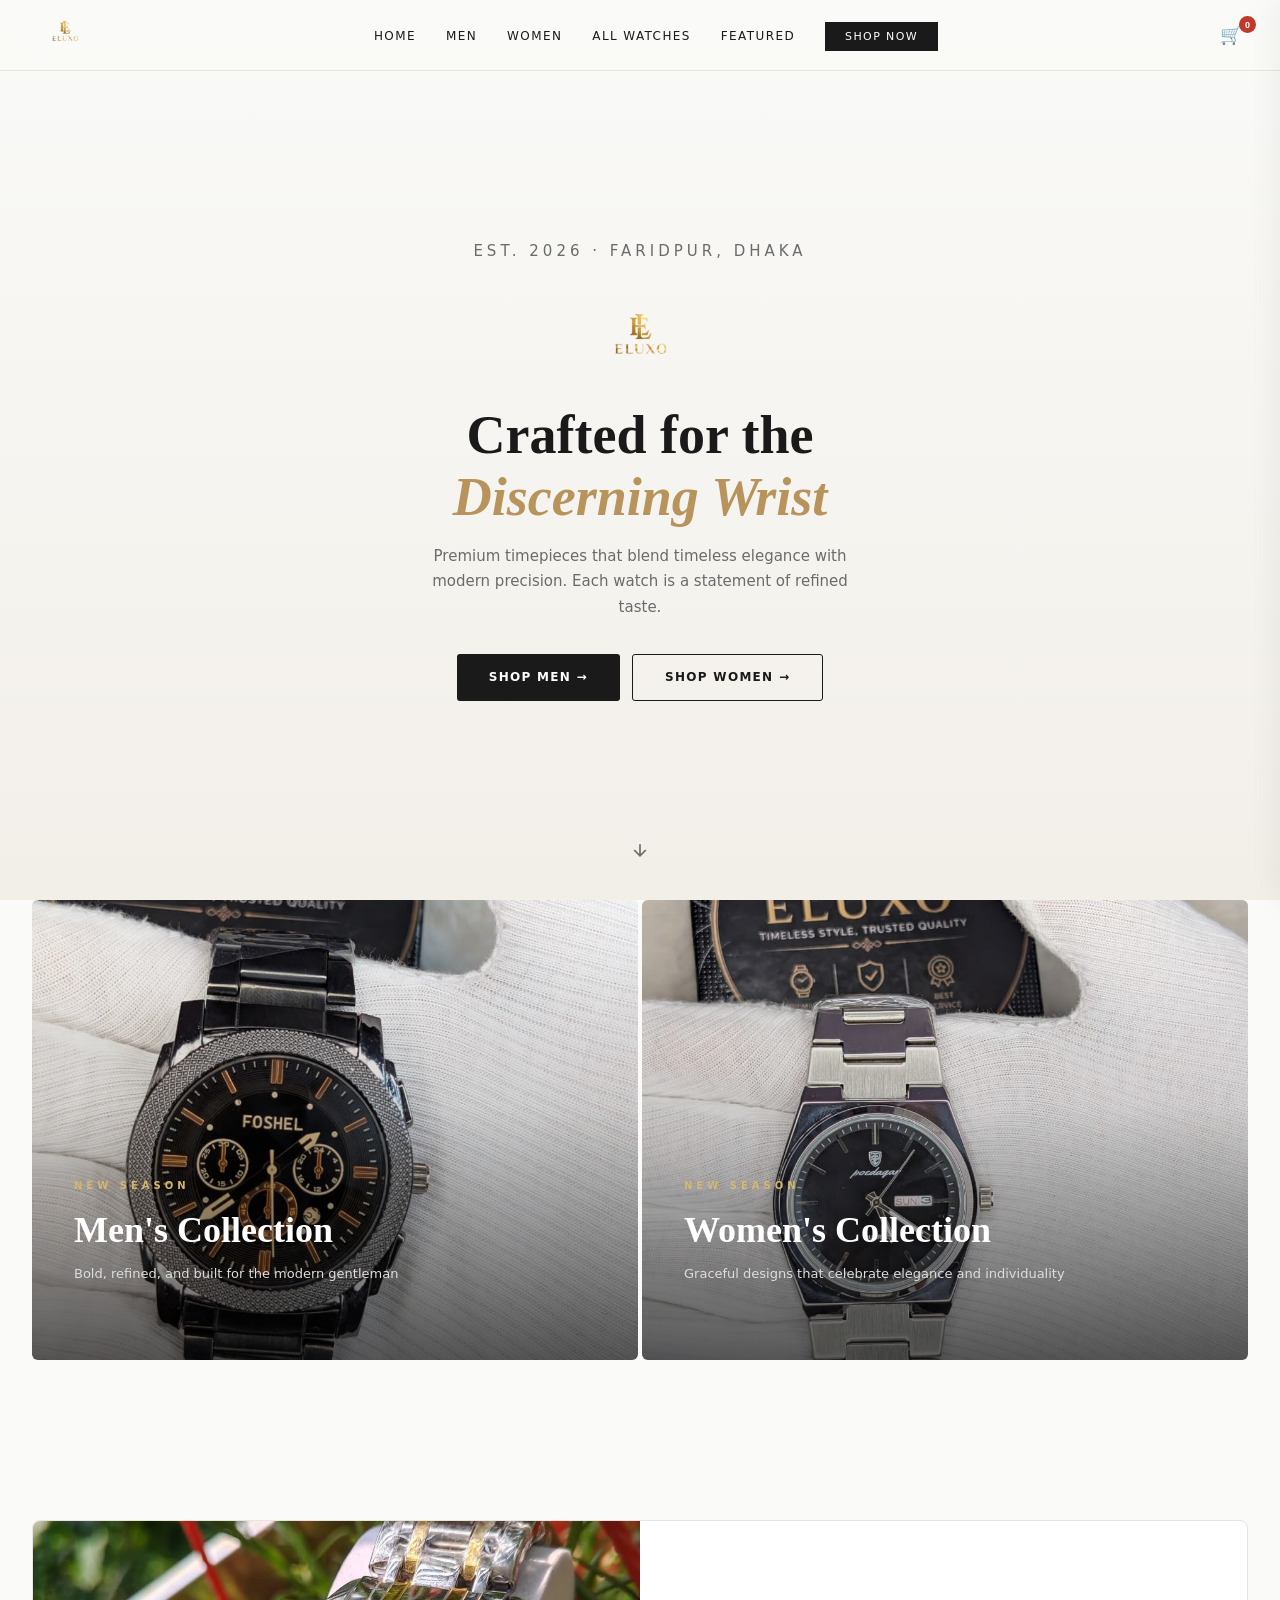
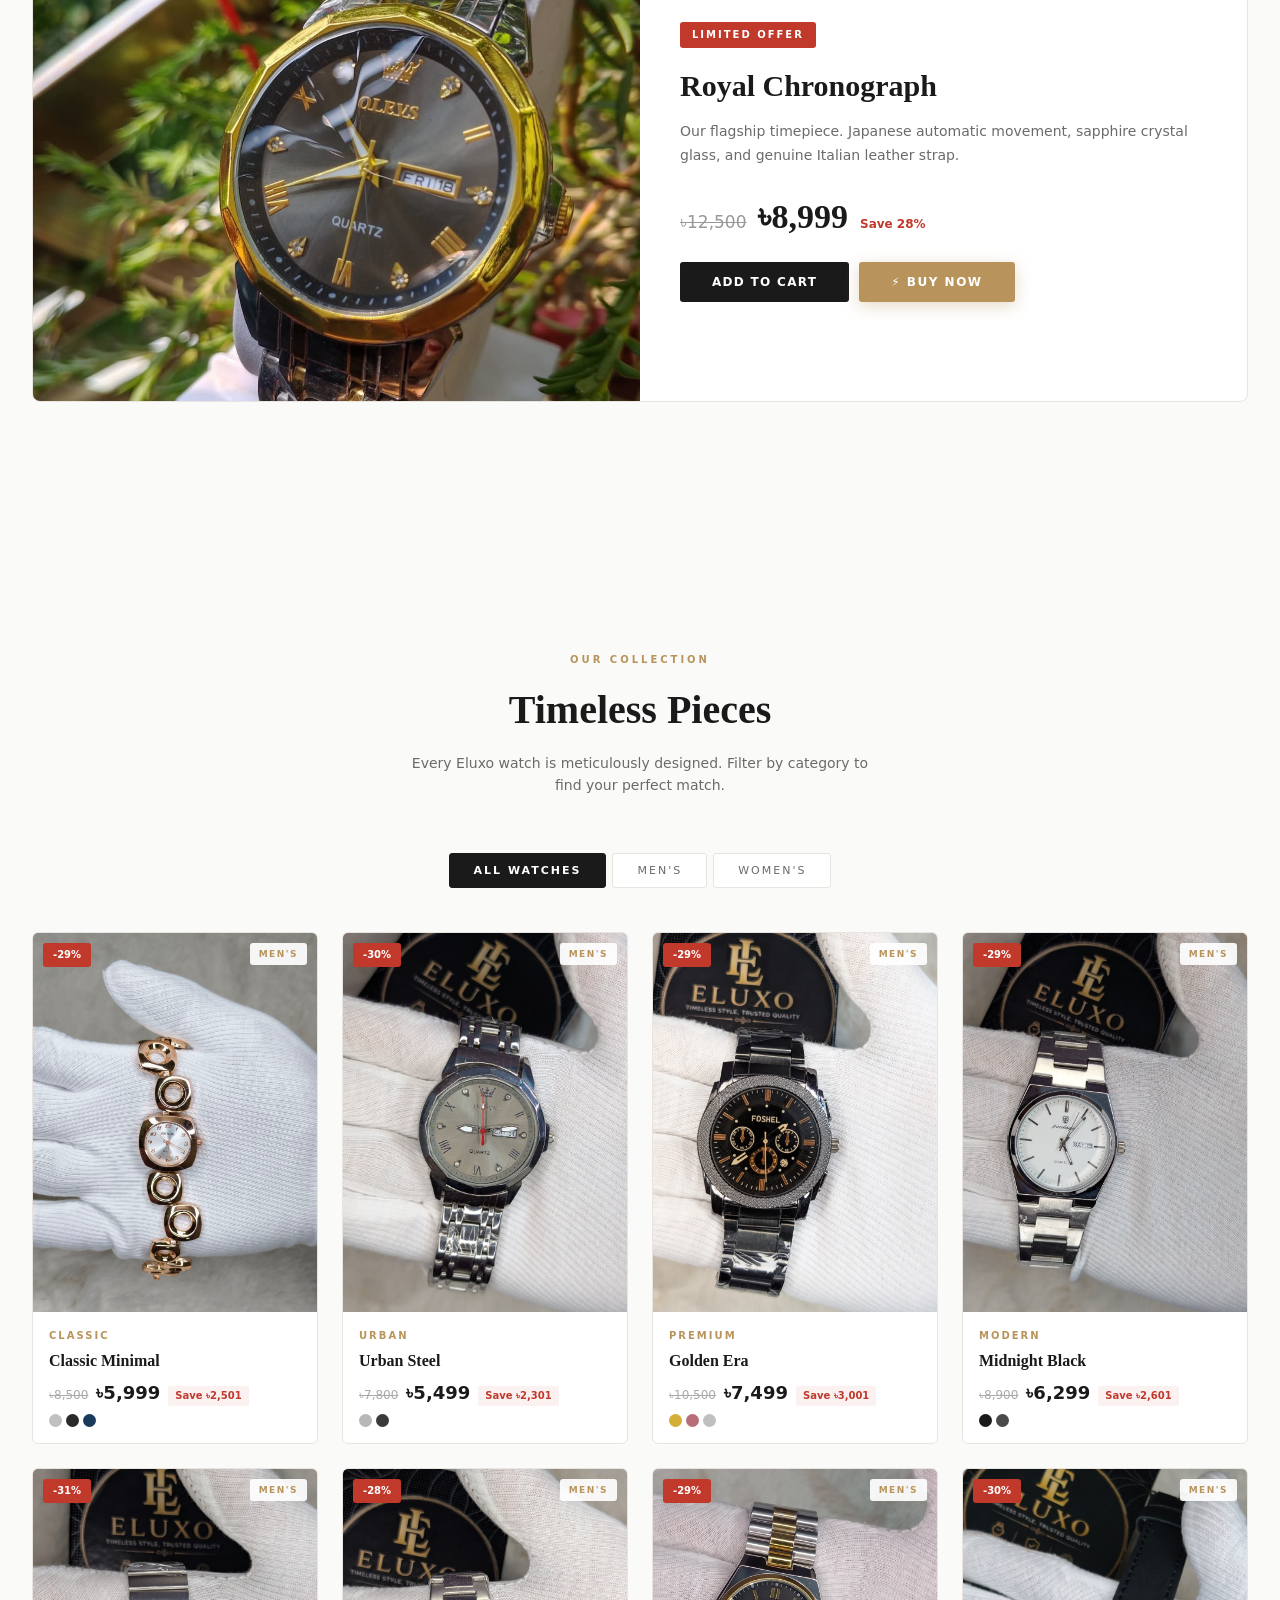
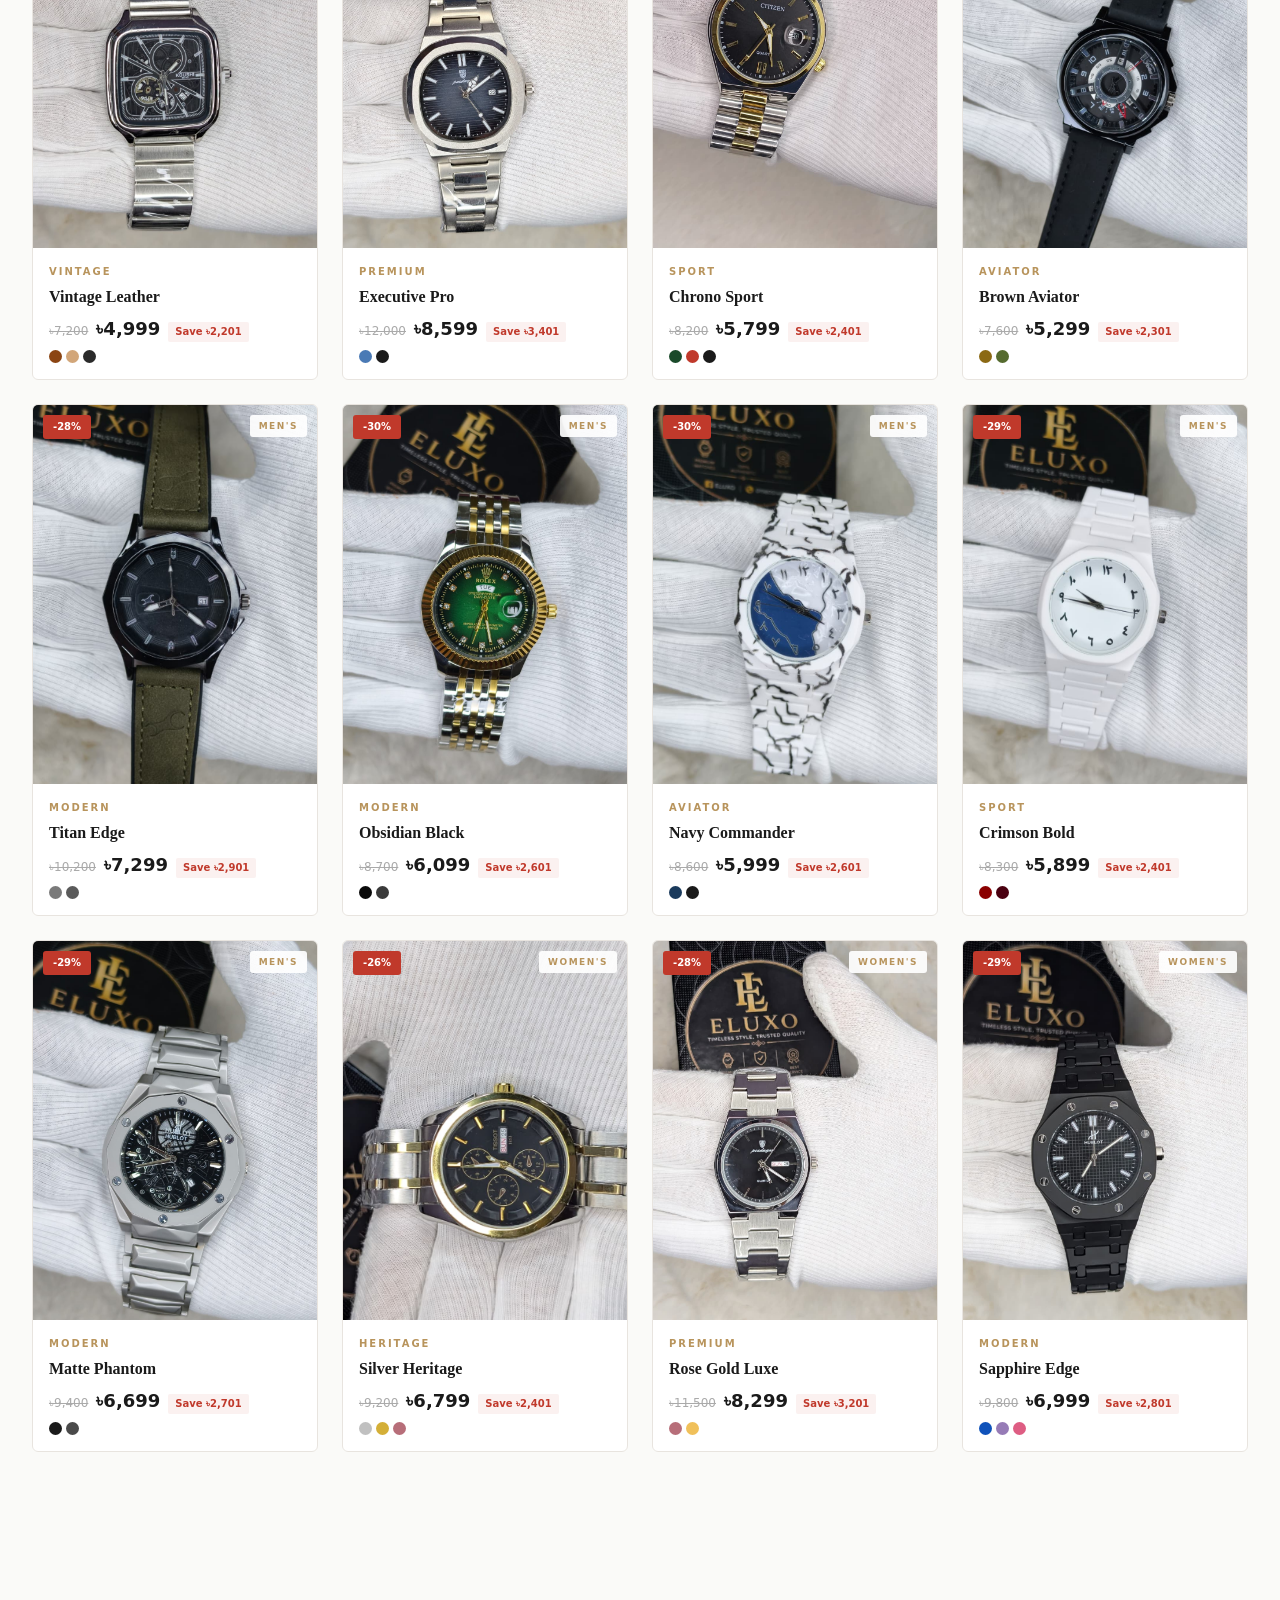
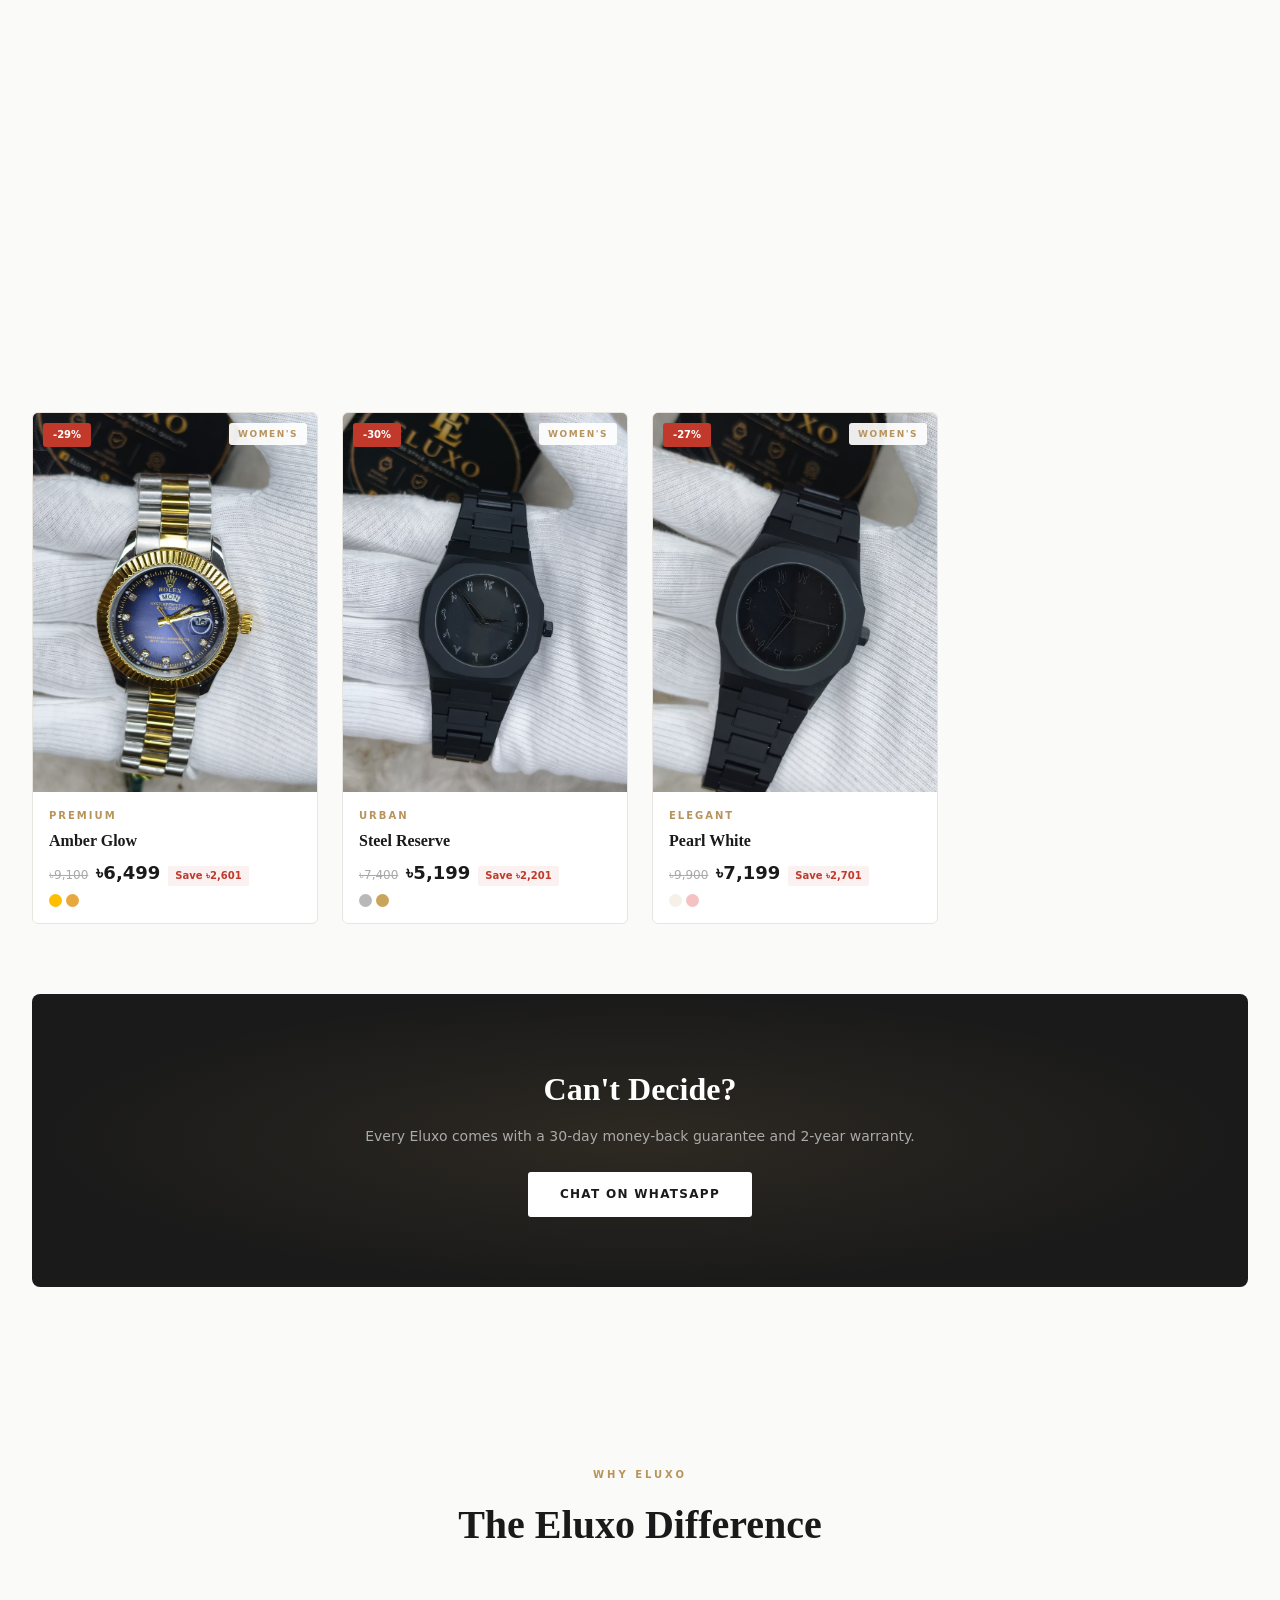
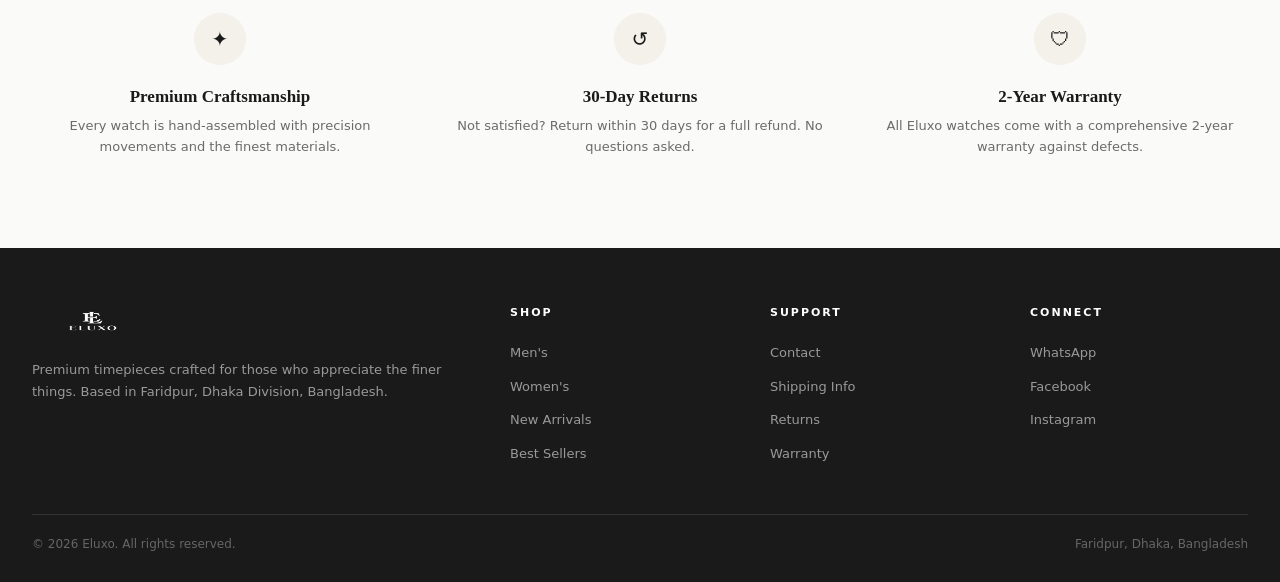
==== index.html @ d05d8ebe "Update index.html" ====
<!DOCTYPE html>
<html lang="en">
<head>
    <meta charset="UTF-8">
    <meta name="viewport" content="width=device-width, initial-scale=1.0">
    <title>Eluxo — Premium Timepieces</title>
    <style>
        /* ── FONT LOADING (no blocking) ── */
        @font-face {
            font-family: 'Playfair';
            src: local('Playfair Display'), local('PlayfairDisplay');
            font-display: swap;
        }
        @font-face {
            font-family: 'InterVar';
            src: local('Inter'), local('Inter Display');
            font-display: swap;
        }

        :root {
            --bg: #fafaf8;
            --text: #1a1a1a;
            --text-light: #6b6b6b;
            --accent: #b8945c;
            --accent-dark: #9a7a44;
            --accent-light: #d4b76e;
            --white: #ffffff;
            --border: #e8e4df;
            --card-bg: #ffffff;
            --tag-bg: #f4f0ea;
            --discount: #c0392b;
            --success: #27ae60;
            --surface-dark: #1a1a1a;
        }

        *,*::before,*::after{margin:0;padding:0;box-sizing:border-box}

        html{scroll-behavior:smooth; -webkit-tap-highlight-color:transparent}
        body{
            font-family:'InterVar','Inter','Segoe UI',system-ui,-apple-system,sans-serif;
            background:var(--bg);color:var(--text);line-height:1.6;
            -webkit-font-smoothing:antialiased;
            -webkit-tap-highlight-color:transparent;
            user-select:none;
            overflow-x:hidden
        }
        /* Allow text selection only where needed */
        p, h1, h2, h3, h4, h5, span, a, button{ user-select:text }
        a, button, .product-card, .cat-card{ user-select:none }

        /* prevent blue highlight on click */
        img{ -webkit-tap-highlight-color:transparent; -webkit-user-select:none; user-select:none; -webkit-touch-callout:none }
        a, button, div[onclick], .img-wrap{ -webkit-tap-highlight-color:transparent; outline:none!important }
        a:focus, button:focus{ outline:none!important }

        /* ── Nav ── */
        .nav{position:fixed;top:0;left:0;right:0;z-index:1000;background:rgba(250,250,248,0.88);backdrop-filter:blur(20px);-webkit-backdrop-filter:blur(20px);border-bottom:1px solid var(--border);will-change:box-shadow}
        .nav-inner{max-width:1280px;margin:0 auto;padding:0 32px;display:flex;align-items:center;justify-content:space-between;height:70px}
        .nav-logo img{height:36px;width:auto}
        .nav-links{display:flex;gap:30px;list-style:none;align-items:center}
        .nav-links a{text-decoration:none;color:var(--text);font-size:12px;font-weight:500;letter-spacing:1.4px;text-transform:uppercase;transition:color .2s}
        .nav-links a:hover{color:var(--accent)}
        .nav-cta{background:var(--text)!important;color:var(--white)!important;padding:8px 20px!important;font-size:11px!important}
        .nav-cta:hover{background:var(--accent)!important}
        .cart-icon-btn{background:none;border:none;color:var(--text);cursor:pointer;position:relative;font-size:18px;padding:6px;display:flex;align-items:center}
        .cart-count{background:var(--discount);color:#fff;font-size:9px;font-weight:700;width:17px;height:17px;border-radius:50%;display:flex;align-items:center;justify-content:center;position:absolute;top:-2px;right:-8px}
        .mobile-toggle{display:none;background:none;border:none;cursor:pointer;padding:6px}
        .mobile-toggle span{display:block;width:22px;height:1.5px;background:var(--text);margin:5px 0}

        .mobile-menu{display:none;position:fixed;inset:0;background:var(--bg);z-index:999;padding:100px 32px;text-align:center}
        .mobile-menu.active{display:flex;flex-direction:column;align-items:center;justify-content:center;gap:26px}
        .mobile-menu a{text-decoration:none;color:var(--text);font-size:18px;font-weight:500;letter-spacing:1px;text-transform:uppercase}
        .mobile-close{position:absolute;top:22px;right:30px;background:none;border:none;font-size:28px;cursor:pointer;color:var(--text)}

        /* ── Hero ── */
        .hero{min-height:100vh;display:flex;align-items:center;justify-content:center;text-align:center;padding:120px 32px 80px;position:relative;background:linear-gradient(180deg,#fafaf8 0%,#f2efe9 100%)}
        .hero-content{max-width:680px}
        .hero-eyebrow{font-size:11px;letter-spacing:4px;text-transform:uppercase;color:var(--accent);font-weight:600;margin-bottom:18px}
        .hero-logo{margin-bottom:26px}.hero-logo img{height:72px;width:auto}
        .hero h1{font-family:'Playfair','Playfair Display','Georgia',serif;font-size:clamp(32px,5vw,54px);font-weight:600;line-height:1.15;color:var(--text);margin-bottom:16px}
        .hero h1 em{font-style:italic;color:var(--accent)}
        .hero p{font-size:15px;color:var(--text-light);max-width:460px;margin:0 auto 34px;line-height:1.7;font-weight:400}
        .hero-buttons{display:flex;gap:12px;justify-content:center;flex-wrap:wrap}

        .btn{display:inline-flex;align-items:center;gap:7px;padding:13px 32px;font-size:12px;font-weight:600;letter-spacing:1.3px;text-transform:uppercase;text-decoration:none;border-radius:3px;transition:all .25s;cursor:pointer;border:none;font-family:inherit}
        .btn-primary{background:var(--text);color:var(--white)}.btn-primary:hover{background:var(--accent)}
        .btn-outline{background:transparent;color:var(--text);border:1.5px solid var(--text)}.btn-outline:hover{border-color:var(--accent);color:var(--accent)}
        .btn-accent{background:var(--accent);color:#fff}.btn-accent:hover{background:var(--accent-dark)}
        .btn-sm{padding:9px 20px;font-size:10px;letter-spacing:1px}
        .btn-full{width:100%;justify-content:center;padding:14px}
        .btn-whatsapp{background:#25D366!important;color:#fff!important}.btn-whatsapp:hover{background:#1da851!important}
        .btn-messenger{background:#0084FF!important;color:#fff!important}.btn-messenger:hover{background:#006ed4!important}

        /* ── Shiny Buy Now ── */
        .btn-buy{position:relative;overflow:hidden;background:var(--accent);color:#fff;font-weight:700;letter-spacing:1.5px;box-shadow:0 4px 16px rgba(184,148,92,0.35)}
        .btn-buy::before{content:'';position:absolute;top:0;left:-75%;width:50%;height:100%;background:linear-gradient(90deg,transparent,rgba(255,255,255,0.35),transparent);transform:skewX(-25deg);animation:btnShine 2.5s infinite}
        .btn-buy::after{content:'';position:absolute;inset:-2px;border-radius:5px;background:linear-gradient(135deg,var(--accent-light),var(--accent),var(--accent-dark),var(--accent-light));background-size:400% 400%;z-index:-1;animation:btnGlow 3s infinite;opacity:0}
        .btn-buy:hover{transform:translateY(-2px);box-shadow:0 8px 28px rgba(184,148,92,0.5);background:var(--accent-light)}
        .btn-buy:hover::after{opacity:1}
        @keyframes btnShine{0%{left:-75%}100%{left:125%}}
        @keyframes btnGlow{0%,100%{background-position:0% 50%}50%{background-position:100% 50%}}

        .hero-scroll{position:absolute;bottom:32px;left:50%;transform:translateX(-50%);animation:bounce 2s infinite}
        .hero-scroll svg{width:20px;height:20px;stroke:var(--text-light)}
        @keyframes bounce{0%,100%{transform:translateX(-50%) translateY(0)}50%{transform:translateX(-50%) translateY(8px)}}

        /* ── Section ── */
        .section{padding:90px 32px;max-width:1280px;margin:0 auto}
        .section-header{text-align:center;margin-bottom:56px}
        .section-eyebrow{font-size:10px;letter-spacing:3px;text-transform:uppercase;color:var(--accent);font-weight:600;margin-bottom:10px}
        .section-title{font-family:'Playfair','Playfair Display','Georgia',serif;font-size:clamp(26px,3.8vw,40px);font-weight:600;margin-bottom:10px}
        .section-subtitle{color:var(--text-light);font-size:14px;max-width:460px;margin:0 auto}

        /* ── Cat Split ── */
        .cat-split{display:grid;grid-template-columns:1fr 1fr;gap:4px;margin-bottom:70px}
        .cat-card{position:relative;height:460px;overflow:hidden;cursor:pointer;display:flex;align-items:flex-end;padding:42px;text-decoration:none;border-radius:6px}
        .cat-card::before{content:'';position:absolute;inset:0;background:linear-gradient(to top,rgba(0,0,0,0.65) 0%,rgba(0,0,0,0.15) 55%,rgba(0,0,0,0.02) 100%);z-index:1;transition:opacity .5s}
        .cat-card:hover::before{opacity:.88}
        .cat-card img{position:absolute;inset:0;width:100%;height:100%;object-fit:cover;pointer-events:none;transition:transform .7s}
        .cat-card:hover img{transform:scale(1.06)}
        .cat-card .cat-label{position:relative;z-index:2;color:#fff}
        .cat-tag{font-size:10px;letter-spacing:4px;text-transform:uppercase;color:var(--accent-light);font-weight:700;margin-bottom:8px}
        .cat-title{font-family:'Playfair','Playfair Display','Georgia',serif;font-size:36px;font-weight:600;margin-bottom:4px}
        .cat-subtitle{font-size:13px;color:#ddd;font-weight:300}
        .cat-arrow{display:inline-flex;margin-top:14px;font-size:11px;letter-spacing:2px;text-transform:uppercase;color:var(--accent-light);font-weight:600;opacity:0;transform:translateX(-8px);transition:all .4s}
        .cat-card:hover .cat-arrow{opacity:1;transform:translateX(0)}

        /* ── Filter ── */
        .filter-tabs{display:flex;justify-content:center;gap:6px;margin-bottom:44px;flex-wrap:wrap}
        .filter-tab{background:var(--white);color:var(--text-light);border:1px solid var(--border);padding:10px 24px;font-size:11px;font-weight:500;letter-spacing:2px;text-transform:uppercase;cursor:pointer;transition:all .25s;border-radius:3px;font-family:inherit}
        .filter-tab:hover{border-color:var(--accent);color:var(--accent)}
        .filter-tab.active{background:var(--text);color:#fff;border-color:var(--text);font-weight:600}

        /* ── Product Grid ── */
        .product-grid{display:grid;grid-template-columns:repeat(auto-fill,minmax(270px,1fr));gap:24px}
        .product-card{background:var(--card-bg);border-radius:6px;overflow:hidden;border:1px solid var(--border);transition:transform .3s,box-shadow .3s,border-color .3s;cursor:pointer;position:relative;will-change:transform}
        .product-card:hover{transform:translateY(-4px);box-shadow:0 14px 28px rgba(0,0,0,0.06);border-color:#d5cec4}
        .product-card .img-wrap{position:relative;overflow:hidden;aspect-ratio:3/4;background:#f5f3ef;-webkit-tap-highlight-color:transparent}
        .product-card .img-wrap img{width:100%;height:100%;object-fit:cover;transition:transform .5s;pointer-events:none;-webkit-tap-highlight-color:transparent}
        .product-card:hover .img-wrap img{transform:scale(1.04)}
        .product-card .discount-badge{position:absolute;top:10px;left:10px;background:var(--discount);color:#fff;font-size:10px;font-weight:700;padding:4px 10px;border-radius:3px;z-index:2;pointer-events:none}
        .product-card .gender-badge{position:absolute;top:10px;right:10px;background:rgba(255,255,255,0.92);color:var(--accent);font-size:9px;font-weight:600;letter-spacing:1.5px;text-transform:uppercase;padding:4px 9px;border-radius:3px;z-index:2;pointer-events:none}
        .product-card .hover-btns{position:absolute;bottom:12px;left:50%;transform:translateX(-50%) translateY(8px);display:flex;gap:6px;opacity:0;transition:all .3s;z-index:2}
        .product-card:hover .hover-btns{opacity:1;transform:translateX(-50%) translateY(0)}
        .hover-add,.hover-buy{padding:8px 16px;font-size:10px;font-weight:600;letter-spacing:1px;text-transform:uppercase;border:none;cursor:pointer;border-radius:3px;white-space:nowrap;font-family:inherit;transition:all .2s}
        .hover-add{background:#fff;color:var(--text);box-shadow:0 2px 10px rgba(0,0,0,0.08)}.hover-add:hover{background:var(--text);color:#fff}
        .hover-buy{background:var(--accent);color:#fff;box-shadow:0 2px 10px rgba(184,148,92,0.3)}.hover-buy:hover{background:var(--accent-dark)}

        .product-info{padding:16px;pointer-events:none}
        .product-info .category{font-size:10px;letter-spacing:2px;text-transform:uppercase;color:var(--accent);font-weight:600;margin-bottom:4px}
        .product-info h4{font-family:'Playfair','Playfair Display','Georgia',serif;font-size:16px;font-weight:600;margin-bottom:6px}
        .product-info .price-row{display:flex;align-items:baseline;gap:8px;flex-wrap:wrap}
        .product-info .old{text-decoration:line-through;color:#aaa;font-size:12px}
        .product-info .new{font-size:18px;font-weight:700}
        .product-info .saved{font-size:10px;color:var(--discount);font-weight:600;background:rgba(192,57,43,0.07);padding:2px 7px;border-radius:2px}
        .color-dots{display:flex;gap:4px;margin-top:6px}
        .color-dot{width:13px;height:13px;border-radius:50%;border:2px solid transparent;transition:all .2s}

        /* ── Featured ── */
        .featured-banner{margin-bottom:70px;display:grid;grid-template-columns:1fr 1fr;gap:0;align-items:center;background:var(--white);border-radius:8px;overflow:hidden;border:1px solid var(--border)}
        .featured-banner img{width:100%;height:480px;object-fit:cover;pointer-events:none}
        .featured-text{padding:44px 40px}
        .featured-text .badge{display:inline-block;background:var(--discount);color:#fff;font-size:10px;font-weight:700;letter-spacing:2px;text-transform:uppercase;padding:5px 12px;border-radius:3px;margin-bottom:14px}
        .featured-text h3{font-family:'Playfair','Playfair Display','Georgia',serif;font-size:30px;font-weight:600;margin-bottom:10px}
        .featured-text p{color:var(--text-light);margin-bottom:22px;font-size:14px;line-height:1.7}
        .price-stack{display:flex;align-items:baseline;gap:12px;margin-bottom:18px}
        .price-old{text-decoration:line-through;color:#999;font-size:17px}
        .price-new{font-size:34px;font-weight:700;font-family:'Playfair','Playfair Display','Georgia',serif}
        .price-off{font-size:12px;color:var(--discount);font-weight:600}
        .featured-btns{display:flex;gap:10px;flex-wrap:wrap}

        /* ── Modal (Product Detail) ── */
        .modal-overlay{position:fixed;inset:0;background:rgba(0,0,0,0.5);z-index:2000;display:flex;align-items:center;justify-content:center;padding:28px;opacity:0;pointer-events:none;transition:opacity .25s}
        .modal-overlay.active{opacity:1;pointer-events:all}
        .modal{background:var(--white);border-radius:8px;max-width:900px;width:100%;max-height:90vh;overflow-y:auto;position:relative;display:grid;grid-template-columns:1fr 1fr;box-shadow:0 20px 60px rgba(0,0,0,0.18);transform:translateY(12px);transition:transform .3s}
        .modal-overlay.active .modal{transform:translateY(0)}
        .modal-close{position:absolute;top:12px;right:12px;background:var(--text);color:#fff;border:none;width:30px;height:30px;border-radius:50%;font-size:14px;cursor:pointer;z-index:5;display:flex;align-items:center;justify-content:center;transition:background .2s}
        .modal-close:hover{background:var(--discount)}
        .modal-img{aspect-ratio:3/4;background:#f5f3ef;display:flex;align-items:center;justify-content:center}
        .modal-img img{width:100%;height:100%;object-fit:cover;pointer-events:none}
        .modal-info{padding:32px 28px;display:flex;flex-direction:column}
        .modal-gender{font-size:9px;letter-spacing:3px;text-transform:uppercase;color:var(--accent);font-weight:700;margin-bottom:6px}
        .modal-info h2{font-family:'Playfair','Playfair Display','Georgia',serif;font-size:28px;font-weight:600;margin-bottom:3px}
        .modal-cat{font-size:10px;letter-spacing:2px;color:var(--text-light);text-transform:uppercase;margin-bottom:12px}
        .modal-desc{color:var(--text-light);font-size:13px;line-height:1.8;margin-bottom:14px}
        .modal-price{display:flex;align-items:baseline;gap:10px;margin-bottom:4px}
        .modal-price .old{text-decoration:line-through;color:#999;font-size:14px}
        .modal-price .new{font-size:30px;font-weight:700;font-family:'Playfair','Playfair Display','Georgia',serif}
        .modal-price .off{font-size:11px;color:var(--discount);font-weight:600}
        .modal-stats{display:flex;gap:18px;margin:12px 0;padding:10px 0;border-top:1px solid var(--border);border-bottom:1px solid var(--border)}
        .modal-stat{text-align:center}.modal-stat .val{font-size:18px;font-weight:700}.modal-stat .lbl{font-size:9px;text-transform:uppercase;color:var(--text-light);letter-spacing:1px}
        .modal-stat.stock .val{color:var(--success)}.modal-stat.sold .val{color:var(--accent)}
        .modal-colors{margin:10px 0}.modal-colors .color-label{font-size:10px;letter-spacing:2px;text-transform:uppercase;color:var(--text-light);margin-bottom:7px}
        .modal-colors .color-options{display:flex;gap:7px;flex-wrap:wrap}
        .color-option{padding:6px 14px;border:1px solid var(--border);background:var(--white);color:var(--text-light);font-size:10px;letter-spacing:1px;cursor:pointer;transition:all .2s;text-transform:uppercase;border-radius:3px;font-family:inherit}
        .color-option:hover{border-color:var(--accent);color:var(--accent)}
        .color-option.selected{border-color:var(--accent);background:var(--accent);color:#fff;font-weight:600}
        .qty-row{display:flex;align-items:center;gap:12px;margin:14px 0}
        .qty-label{font-size:10px;letter-spacing:2px;text-transform:uppercase;color:var(--text-light)}
        .qty-selector{display:flex;align-items:center;border:1px solid var(--border);border-radius:3px}
        .qty-selector button{background:transparent;border:none;color:var(--text);width:34px;height:34px;font-size:14px;cursor:pointer;transition:all .2s;font-family:inherit}
        .qty-selector button:hover{background:var(--accent);color:#fff}
        .qty-selector input{width:42px;text-align:center;background:transparent;border:none;border-left:1px solid var(--border);border-right:1px solid var(--border);color:var(--text);font-size:13px;font-weight:600;outline:none;font-family:inherit}
        .modal-btns{display:flex;flex-direction:column;gap:9px;margin-top:auto;padding-top:14px}

        /* ── Order Modal ── */
        .order-overlay{position:fixed;inset:0;background:rgba(0,0,0,0.5);z-index:2100;display:flex;align-items:center;justify-content:center;padding:28px;opacity:0;pointer-events:none;transition:opacity .25s}
        .order-overlay.active{opacity:1;pointer-events:all}
        .order-modal{background:var(--white);border-radius:10px;max-width:440px;width:100%;padding:32px 28px;text-align:center;position:relative;box-shadow:0 20px 60px rgba(0,0,0,0.18);transform:translateY(10px);transition:transform .3s}
        .order-overlay.active .order-modal{transform:translateY(0)}
        .order-modal .close-btn{position:absolute;top:12px;right:12px;background:none;border:none;font-size:20px;cursor:pointer;color:var(--text-light);width:30px;height:30px;display:flex;align-items:center;justify-content:center;border-radius:50%;transition:all .2s}
        .order-modal .close-btn:hover{background:#f0f0f0;color:var(--discount)}
        .order-modal .order-icon-wrap{display:flex;justify-content:center;gap:10px;margin-bottom:12px}
        .order-modal .order-icon-wrap img{width:44px;height:44px;object-fit:contain}
        .order-modal h3{font-family:'Playfair','Playfair Display','Georgia',serif;font-size:22px;margin-bottom:4px}
        .order-modal .order-subtitle{color:var(--text-light);font-size:12px;margin-bottom:16px}
        .order-summary{background:var(--tag-bg);padding:14px 16px;border-radius:6px;margin-bottom:18px;text-align:left;font-size:12px;line-height:1.8;border:1px solid var(--border)}
        .order-summary strong{color:var(--accent)}
        .order-summary .total-highlight{font-size:16px;color:var(--text);font-weight:700;display:block;margin-top:4px;padding-top:6px;border-top:1px solid var(--border)}
        .order-btns{display:flex;flex-direction:column;gap:9px}
        .order-btns .btn{font-size:11px;padding:13px;justify-content:center;border-radius:4px}
        .order-btns .btn img{width:22px;height:22px;object-fit:contain;margin-right:6px}
        .btn-wa{background:#25D366!important;color:#fff!important;font-weight:600}.btn-wa:hover{background:#1da851!important;transform:translateY(-2px)}
        .btn-msg{background:#0084FF!important;color:#fff!important;font-weight:600}.btn-msg:hover{background:#006ed4!important;transform:translateY(-2px)}

        /* ── Cart Sidebar ── */
        .cart-overlay{position:fixed;inset:0;background:rgba(0,0,0,0.4);z-index:2200;opacity:0;pointer-events:none;transition:opacity .25s}
        .cart-overlay.active{opacity:1;pointer-events:all}
        .cart-sidebar{position:fixed;top:0;right:0;bottom:0;width:400px;max-width:100vw;background:var(--white);border-left:1px solid var(--border);z-index:2201;display:flex;flex-direction:column;transform:translateX(100%);transition:transform .35s cubic-bezier(0.22,0.61,0.36,1);box-shadow:-4px 0 30px rgba(0,0,0,0.06)}
        .cart-sidebar.active{transform:translateX(0)}
        .cart-header{display:flex;justify-content:space-between;align-items:center;padding:20px 22px;border-bottom:1px solid var(--border)}
        .cart-header h3{font-family:'Playfair','Playfair Display','Georgia',serif;font-size:20px;font-weight:600}
        .cart-close{background:none;border:none;color:var(--text);font-size:20px;cursor:pointer;padding:4px}
        .cart-items{flex:1;overflow-y:auto;padding:14px 22px;-webkit-overflow-scrolling:touch}
        .cart-empty{text-align:center;padding:50px 20px;color:var(--text-light)}
        .cart-empty .icon{font-size:40px;margin-bottom:10px}
        .cart-item{display:flex;gap:12px;padding:12px 0;border-bottom:1px solid var(--border);align-items:flex-start}
        .cart-item-img{width:64px;height:80px;object-fit:cover;background:#f5f3ef;flex-shrink:0;border-radius:3px;pointer-events:none}
        .cart-item-info{flex:1}
        .cart-item-info h4{font-family:'Playfair','Playfair Display','Georgia',serif;font-size:14px;margin-bottom:2px}
        .cart-item-info .variant{font-size:10px;color:var(--text-light);margin-bottom:3px}
        .cart-item-info .price{font-weight:700;font-size:13px}
        .cart-item-qty{display:flex;align-items:center;border:1px solid var(--border);margin-top:5px;border-radius:3px;width:fit-content}
        .cart-item-qty button{background:transparent;border:none;color:var(--text);width:26px;height:26px;font-size:12px;cursor:pointer;font-family:inherit}.cart-item-qty button:hover{background:var(--accent);color:#fff}
        .cart-item-qty span{width:30px;text-align:center;font-size:11px;font-weight:600}
        .cart-item-remove{background:none;border:none;color:#ccc;cursor:pointer;font-size:15px;padding:4px}.cart-item-remove:hover{color:var(--discount)}
        .cart-footer{padding:16px 22px;border-top:1px solid var(--border)}
        .cart-total{display:flex;justify-content:space-between;font-size:15px;font-weight:700;margin-bottom:12px}
        .cart-total .total-price{font-family:'Playfair','Playfair Display','Georgia',serif;font-size:20px}
        .cart-footer .btn{width:100%;justify-content:center;margin-bottom:6px}

        /* ── CTA ── */
        .collection-banner{margin-top:70px;padding:70px 40px;background:var(--text);color:#fff;text-align:center;border-radius:8px;position:relative;overflow:hidden}
        .collection-banner::before{content:'';position:absolute;inset:0;background:radial-gradient(ellipse at center,rgba(184,148,92,0.12) 0%,transparent 70%)}
        .collection-banner>*{position:relative;z-index:1}
        .collection-banner h3{font-family:'Playfair','Playfair Display','Georgia',serif;font-size:32px;font-weight:600;margin-bottom:10px}
        .collection-banner p{color:#aaa;font-size:14px;margin-bottom:24px}
        .btn-light{background:var(--white);color:var(--text)}.btn-light:hover{background:var(--accent);color:#fff}

        /* ── Why Us ── */
        .features-grid{display:grid;grid-template-columns:repeat(3,1fr);gap:44px;text-align:center}
        .feature-icon{width:52px;height:52px;margin:0 auto 18px;background:var(--tag-bg);border-radius:50%;display:flex;align-items:center;justify-content:center;font-size:20px}
        .feature h4{font-family:'Playfair','Playfair Display','Georgia',serif;font-size:17px;margin-bottom:6px}
        .feature p{color:var(--text-light);font-size:13px}

        /* ── Footer ── */
        .footer{background:var(--text);color:#ccc;padding:56px 32px 28px}
        .footer-inner{max-width:1280px;margin:0 auto;display:grid;grid-template-columns:2fr 1fr 1fr 1fr;gap:42px}
        .footer-brand img{height:34px;margin-bottom:14px;filter:brightness(0) invert(1)}
        .footer-brand p{font-size:13px;line-height:1.7;color:#999}
        .footer h5{font-size:11px;letter-spacing:2px;text-transform:uppercase;color:#fff;margin-bottom:18px}
        .footer ul{list-style:none}.footer ul li{margin-bottom:8px}
        .footer ul li a{color:#999;text-decoration:none;font-size:13px;transition:color .2s}.footer ul li a:hover{color:var(--accent)}
        .footer-bottom{max-width:1280px;margin:40px auto 0;padding-top:20px;border-top:1px solid #333;display:flex;justify-content:space-between;font-size:12px;color:#666}

        /* ── Toast ── */
        .toast{position:fixed;bottom:24px;right:24px;background:var(--text);color:#fff;padding:12px 22px;border-radius:6px;font-size:12px;font-weight:500;z-index:2400;transform:translateY(120px);opacity:0;transition:all .3s;box-shadow:0 6px 20px rgba(0,0,0,0.18)}
        .toast.show{transform:translateY(0);opacity:1}

        /* ── Animations ── */
        .fade-in{opacity:0;transform:translateY(16px);transition:opacity .55s ease,transform .55s ease}
        .fade-in.visible{opacity:1;transform:translateY(0)}

        /* ── Responsive ── */
        @media(max-width:900px){
            .nav-links{display:none}.mobile-toggle{display:block}
            .cat-split{grid-template-columns:1fr}.cat-card{height:320px}
            .featured-banner{grid-template-columns:1fr}.featured-banner img{height:320px}
            .modal{grid-template-columns:1fr;max-height:95vh}.modal-img{aspect-ratio:1/1;max-height:360px}
            .features-grid{grid-template-columns:1fr}
            .footer-inner{grid-template-columns:1fr 1fr}
        }
        @media(max-width:600px){
            .hero{padding:100px 20px 60px}.section{padding:55px 18px}
            .product-grid{grid-template-columns:repeat(auto-fill,minmax(210px,1fr));gap:16px}
            .footer-inner{grid-template-columns:1fr}
            .featured-text{padding:24px 20px}
            .modal-overlay,.order-overlay{padding:10px}.modal-info{padding:22px 16px}
            .order-modal{padding:24px 18px}
            .cart-sidebar{width:100%}
            .cat-title{font-size:28px}
        }
    </style>
</head>
<body>

<!-- Nav -->
<nav class="nav" id="nav">
    <div class="nav-inner">
        <a href="#" class="nav-logo"><img src="images/eluxo-logo.png" alt="Eluxo" width="142" height="38"></a>
        <ul class="nav-links">
            <li><a href="#home">Home</a></li><li><a href="#men-cat">Men</a></li><li><a href="#women-cat">Women</a></li>
            <li><a href="#collection">All Watches</a></li><li><a href="#featured">Featured</a></li>
            <li><a href="#collection" class="nav-cta">Shop Now</a></li>
        </ul>
        <div style="display:flex;align-items:center;gap:12px">
            <button class="cart-icon-btn" onclick="openCart()" aria-label="Cart">🛒<span class="cart-count" id="cartCount">0</span></button>
            <button class="mobile-toggle" id="mobileToggle" aria-label="Menu"><span></span><span></span><span></span></button>
        </div>
    </div>
</nav>

<!-- Mobile Menu -->
<div class="mobile-menu" id="mobileMenu">
    <button class="mobile-close" id="mobileClose">&times;</button>
    <a href="#home">Home</a><a href="#men-cat">Men's</a><a href="#women-cat">Women's</a>
    <a href="#collection">All Watches</a><a href="#featured">Featured</a>
    <a href="#" onclick="openCart()" style="margin-top:6px">Cart (<span id="mobileCartCount">0</span>)</a>
</div>

<!-- Hero -->
<section class="hero" id="home">
    <div class="hero-content">
        <p class="hero-eyebrow">Est. 2026 · Faridpur, Dhaka</p>
        <div class="hero-logo"><img src="images/eluxo-logo.png" alt="Eluxo" width="280" height="72"></div>
        <h1>Crafted for the<br><em>Discerning Wrist</em></h1>
        <p>Premium timepieces that blend timeless elegance with modern precision. Each watch is a statement of refined taste.</p>
        <div class="hero-buttons">
            <a href="#men-cat" class="btn btn-primary">Shop Men →</a>
            <a href="#women-cat" class="btn btn-outline">Shop Women →</a>
        </div>
    </div>
    <div class="hero-scroll"><svg viewBox="0 0 24 24" fill="none" stroke="currentColor" stroke-width="2"><path d="M12 5v14M5 12l7 7 7-7"/></svg></div>
</section>

<!-- Category Split -->
<section class="section" style="padding-top:0">
    <div class="cat-split">
        <a href="#men-cat" class="cat-card fade-in" id="men-cat">
            <img src="images/watch-04.jpeg" alt="Men's Collection" loading="lazy">
            <div class="cat-label"><p class="cat-tag">New Season</p><h3 class="cat-title">Men's Collection</h3><p class="cat-subtitle">Bold, refined, and built for the modern gentleman</p><span class="cat-arrow">Explore →</span></div>
        </a>
        <a href="#women-cat" class="cat-card fade-in" id="women-cat">
            <img src="images/watch-06.jpeg" alt="Women's Collection" loading="lazy">
            <div class="cat-label"><p class="cat-tag">New Season</p><h3 class="cat-title">Women's Collection</h3><p class="cat-subtitle">Graceful designs that celebrate elegance and individuality</p><span class="cat-arrow">Explore →</span></div>
        </a>
    </div>
</section>

<!-- Featured -->
<section class="section" id="featured" style="padding-top:0">
    <div class="featured-banner fade-in">
        <img src="images/watch-royal-chronograph.jpg" alt="Royal Chronograph" loading="lazy">
        <div class="featured-text">
            <span class="badge">Limited Offer</span>
            <h3>Royal Chronograph</h3>
            <p>Our flagship timepiece. Japanese automatic movement, sapphire crystal glass, and genuine Italian leather strap.</p>
            <div class="price-stack"><span class="price-old">৳12,500</span><span class="price-new">৳8,999</span><span class="price-off">Save 28%</span></div>
            <div class="featured-btns">
                <button class="btn btn-primary" onclick="addToCart('royal-chrono','Black Leather',8999)">Add to Cart</button>
                <button class="btn btn-buy" onclick="buyNow('royal-chrono','Black Leather',8999)">⚡ Buy Now</button>
            </div>
        </div>
    </div>
</section>

<!-- All Products -->
<section class="section" id="collection">
    <div class="section-header fade-in">
        <p class="section-eyebrow">Our Collection</p>
        <h2 class="section-title">Timeless Pieces</h2>
        <p class="section-subtitle">Every Eluxo watch is meticulously designed. Filter by category to find your perfect match.</p>
    </div>
    <div class="filter-tabs fade-in">
        <button class="filter-tab active" onclick="filterProducts('all')">All Watches</button>
        <button class="filter-tab" onclick="filterProducts('men')">Men's</button>
        <button class="filter-tab" onclick="filterProducts('women')">Women's</button>
    </div>
    <div class="product-grid" id="productGrid"></div>
    <div class="collection-banner fade-in">
        <h3>Can't Decide?</h3>
        <p>Every Eluxo comes with a 30-day money-back guarantee and 2-year warranty.</p>
        <a href="https://wa.me/8801XXXXXXXXX?text=I%20am%20interested%20in%20Eluxo%20watches" target="_blank" rel="noopener" class="btn btn-light">Chat on WhatsApp</a>
    </div>
</section>

<!-- Why Us -->
<section class="section" id="about">
    <div class="section-header fade-in"><p class="section-eyebrow">Why Eluxo</p><h2 class="section-title">The Eluxo Difference</h2></div>
    <div class="features-grid">
        <div class="feature fade-in"><div class="feature-icon">✦</div><h4>Premium Craftsmanship</h4><p>Every watch is hand-assembled with precision movements and the finest materials.</p></div>
        <div class="feature fade-in"><div class="feature-icon">↺</div><h4>30-Day Returns</h4><p>Not satisfied? Return within 30 days for a full refund. No questions asked.</p></div>
        <div class="feature fade-in"><div class="feature-icon">🛡</div><h4>2-Year Warranty</h4><p>All Eluxo watches come with a comprehensive 2-year warranty against defects.</p></div>
    </div>
</section>

<!-- Footer -->
<footer class="footer">
    <div class="footer-inner">
        <div class="footer-brand"><img src="images/eluxo-logo.png" alt="Eluxo" width="120" height="34"><p>Premium timepieces crafted for those who appreciate the finer things. Based in Faridpur, Dhaka Division, Bangladesh.</p></div>
        <div><h5>Shop</h5><ul><li><a href="#men-cat">Men's</a></li><li><a href="#women-cat">Women's</a></li><li><a href="#">New Arrivals</a></li><li><a href="#">Best Sellers</a></li></ul></div>
        <div><h5>Support</h5><ul><li><a href="#">Contact</a></li><li><a href="#">Shipping Info</a></li><li><a href="#">Returns</a></li><li><a href="#">Warranty</a></li></ul></div>
        <div><h5>Connect</h5><ul><li><a href="#">WhatsApp</a></li><li><a href="#">Facebook</a></li><li><a href="#">Instagram</a></li></ul></div>
    </div>
    <div class="footer-bottom"><span>&copy; 2026 Eluxo. All rights reserved.</span><span>Faridpur, Dhaka, Bangladesh</span></div>
</footer>

<!-- Product Detail Modal -->
<div class="modal-overlay" id="modalOverlay">
    <div class="modal" id="modal">
        <button class="modal-close" onclick="closeModal()">✕</button>
        <div class="modal-img"><img id="modalImg" src="" alt=""></div>
        <div class="modal-info">
            <p class="modal-gender" id="modalGender"></p>
            <h2 id="modalName"></h2>
            <p class="modal-cat" id="modalCat"></p>
            <p class="modal-desc" id="modalDesc"></p>
            <div class="modal-price"><span class="old" id="modalOld"></span><span class="new" id="modalNew"></span><span class="off" id="modalOff"></span></div>
            <div class="modal-stats">
                <div class="modal-stat stock"><span class="val" id="modalStock"></span><span class="lbl">In Stock</span></div>
                <div class="modal-stat sold"><span class="val" id="modalSold"></span><span class="lbl">Sold</span></div>
            </div>
            <div class="modal-colors" id="modalColorsWrap">
                <p class="color-label">Available Colors</p>
                <div class="color-options" id="modalColors"></div>
            </div>
            <div class="qty-row">
                <span class="qty-label">Qty</span>
                <div class="qty-selector">
                    <button onclick="changeModalQty(-1)">−</button>
                    <input type="number" id="modalQty" value="1" min="1" max="10" onchange="validateModalQty()">
                    <button onclick="changeModalQty(1)">+</button>
                </div>
            </div>
            <div class="modal-btns">
                <button class="btn btn-primary btn-full" id="modalAddBtn" onclick="modalAddToCart()">Add to Cart — ৳<span id="modalBtnPrice">0</span></button>
                <button class="btn btn-buy btn-full" onclick="modalBuyNow()">⚡ Buy Now</button>
            </div>
        </div>
    </div>
</div>

<!-- Order Modal (Buy Now) -->
<div class="order-overlay" id="orderOverlay">
    <div class="order-modal">
        <button class="close-btn" onclick="closeOrderModal()">✕</button>
        <div class="order-icon-wrap">
            <img src="images/icons8-whatsapp.gif" alt="WhatsApp" width="44" height="44">
            <img src="images/icons8-facebook-messenger.gif" alt="Messenger" width="44" height="44">
        </div>
        <h3>Complete Your Order</h3>
        <p class="order-subtitle">Choose your preferred platform to place the order</p>
        <div class="order-summary" id="orderSummary"></div>
        <div class="order-btns">
            <a class="btn btn-wa" id="whatsappLink" target="_blank" rel="noopener">
                <img src="images/icons8-whatsapp.gif" alt="" width="22" height="22"> Order via WhatsApp
            </a>
            <a class="btn btn-msg" id="messengerLink" target="_blank" rel="noopener">
                <img src="images/icons8-facebook-messenger.gif" alt="" width="22" height="22"> Order via Messenger
            </a>
            <button class="btn btn-outline btn-full" onclick="closeOrderModal()" style="margin-top:2px">Cancel</button>
        </div>
    </div>
</div>

<!-- Cart Sidebar -->
<div class="cart-overlay" id="cartOverlay" onclick="closeCart()"></div>
<div class="cart-sidebar" id="cartSidebar">
    <div class="cart-header"><h3>Your Cart (<span id="cartItemCount">0</span>)</h3><button class="cart-close" onclick="closeCart()">✕</button></div>
    <div class="cart-items" id="cartItems"></div>
    <div class="cart-footer" id="cartFooter">
        <div class="cart-total"><span>Total</span><span class="total-price">৳<span id="cartTotal">0</span></span></div>
        <button class="btn btn-buy" onclick="cartBuyNow()">⚡ Buy All via WhatsApp</button>
        <button class="btn btn-outline btn-full" onclick="closeCart()">Continue Shopping</button>
    </div>
</div>

<!-- Toast -->
<div class="toast" id="toast"></div>

<script>
// ═══════════════════════════════════════════
// CONFIG — UPDATE THESE!
// ═══════════════════════════════════════════
const BUSINESS_PHONE = '8801957208846';  // Your WhatsApp: country code + number, no +
const FB_PAGE_ID    = 'YOUR_FB_PAGE';    // Your Facebook Page username/ID

// ═══════════════════════════════════════════
// PRODUCT DATA
// ═══════════════════════════════════════════
const products = [
    // ── MEN'S ──
    {id:"classic-minimal",name:"Classic Minimal",gender:"men",originalPrice:8500,price:5999,discount:29,image:"images/watch-01.jpeg",category:"Classic",stock:23,sold:147,colors:[{name:"Silver Steel",hex:"#c0c0c0"},{name:"Matte Black",hex:"#2a2a2a"},{name:"Navy Blue",hex:"#1a3a5c"}],desc:"A timeless minimalist design with a stainless steel case, clean dial, and genuine leather strap. Perfect for everyday elegance."},
    {id:"urban-steel",name:"Urban Steel",gender:"men",originalPrice:7800,price:5499,discount:30,image:"images/watch-03.jpeg",category:"Urban",stock:17,sold:89,colors:[{name:"Brushed Steel",hex:"#b8b8b8"},{name:"Gunmetal",hex:"#3a3a3a"}],desc:"Modern urban design with a brushed steel finish. Features a date window and water resistance up to 50 meters."},
    {id:"golden-era",name:"Golden Era",gender:"men",originalPrice:10500,price:7499,discount:29,image:"images/watch-04.jpeg",category:"Premium",stock:9,sold:203,colors:[{name:"Gold",hex:"#d4af37"},{name:"Rose Gold",hex:"#b76e79"},{name:"Silver",hex:"#c0c0c0"}],desc:"A luxurious gold-accented masterpiece. Features a precision Japanese movement and sapphire-coated crystal."},
    {id:"midnight-black",name:"Midnight Black",gender:"men",originalPrice:8900,price:6299,discount:29,image:"images/watch-05.jpeg",category:"Modern",stock:14,sold:112,colors:[{name:"Jet Black",hex:"#1a1a1a"},{name:"Carbon Gray",hex:"#4a4a4a"}],desc:"Sleek all-black design for the modern man. Minimalist dial with luminous hands and a comfortable silicone strap."},
    {id:"vintage-leather",name:"Vintage Leather",gender:"men",originalPrice:7200,price:4999,discount:31,image:"images/watch-07.jpeg",category:"Vintage",stock:19,sold:178,colors:[{name:"Brown Leather",hex:"#8b4513"},{name:"Tan Leather",hex:"#d2a679"},{name:"Black Leather",hex:"#2a2a2a"}],desc:"Inspired by classic aviator watches. Distressed genuine leather strap and a bold, easy-to-read dial."},
    {id:"executive-pro",name:"Executive Pro",gender:"men",originalPrice:12000,price:8599,discount:28,image:"images/watch-09.jpeg",category:"Premium",stock:6,sold:156,colors:[{name:"Silver/Blue",hex:"#4a7ab5"},{name:"Black/Gold",hex:"#1a1a1a"}],desc:"The ultimate executive timepiece. Dual-tone stainless steel with chronograph and date complication."},
    {id:"chrono-sport",name:"Chrono Sport",gender:"men",originalPrice:8200,price:5799,discount:29,image:"images/watch-10.jpeg",category:"Sport",stock:22,sold:95,colors:[{name:"Racing Green",hex:"#1a4a2a"},{name:"Sport Red",hex:"#c0392b"},{name:"Stealth Black",hex:"#1a1a1a"}],desc:"Built for performance. Tachymeter bezel, stopwatch function, and durable stainless steel construction."},
    {id:"brown-aviator",name:"Brown Aviator",gender:"men",originalPrice:7600,price:5299,discount:30,image:"images/watch-12.jpeg",category:"Aviator",stock:15,sold:67,colors:[{name:"Brown",hex:"#8b6914"},{name:"Olive Green",hex:"#556b2f"}],desc:"A rugged aviator-inspired watch with large numerals and a leather strap."},
    {id:"titan-edge",name:"Titan Edge",gender:"men",originalPrice:10200,price:7299,discount:28,image:"images/watch-14.jpeg",category:"Modern",stock:8,sold:134,colors:[{name:"Titanium Gray",hex:"#7a7a7a"},{name:"Dark Silver",hex:"#5a5a5a"}],desc:"Ultra-light titanium construction with a sleek modern dial for style and comfort."},
    {id:"obsidian-black",name:"Obsidian Black",gender:"men",originalPrice:8700,price:6099,discount:30,image:"images/watch-17.jpeg",category:"Modern",stock:21,sold:88,colors:[{name:"Obsidian",hex:"#0a0a0a"},{name:"Graphite",hex:"#3a3a3a"}],desc:"Deep obsidian black dial with contrasting silver markers. A bold statement piece."},
    {id:"navy-commander",name:"Navy Commander",gender:"men",originalPrice:8600,price:5999,discount:30,image:"images/watch-20.jpeg",category:"Aviator",stock:11,sold:72,colors:[{name:"Navy Blue",hex:"#1a3a5c"},{name:"Black",hex:"#1a1a1a"}],desc:"Command attention with this navy-themed aviator watch. Robust build, precise quartz."},
    {id:"crimson-bold",name:"Crimson Bold",gender:"men",originalPrice:8300,price:5899,discount:29,image:"images/watch-21.jpeg",category:"Sport",stock:16,sold:54,colors:[{name:"Crimson Red",hex:"#8b0000"},{name:"Burgundy",hex:"#4a0010"}],desc:"Make a bold statement with this crimson-accented sports watch for the adventurous."},
    {id:"matte-phantom",name:"Matte Phantom",gender:"men",originalPrice:9400,price:6699,discount:29,image:"images/watch-23.jpeg",category:"Modern",stock:13,sold:101,colors:[{name:"Matte Black",hex:"#1a1a1a"},{name:"Matte Gray",hex:"#4a4a4a"}],desc:"A phantom-like matte finish exuding mystery and sophistication. Minimal design, maximum impact."},
    // ── WOMEN'S ──
    {id:"silver-heritage",name:"Silver Heritage",gender:"women",originalPrice:9200,price:6799,discount:26,image:"images/watch-02.jpeg",category:"Heritage",stock:12,sold:91,colors:[{name:"Silver",hex:"#c0c0c0"},{name:"Gold",hex:"#d4af37"},{name:"Rose Gold",hex:"#b76e79"}],desc:"Inspired by vintage elegance. Delicate silver-tone bracelet with mother-of-pearl dial."},
    {id:"rose-gold-luxe",name:"Rose Gold Luxe",gender:"women",originalPrice:11500,price:8299,discount:28,image:"images/watch-06.jpeg",category:"Premium",stock:5,sold:189,colors:[{name:"Rose Gold",hex:"#b76e79"},{name:"Champagne Gold",hex:"#f0c05a"}],desc:"The epitome of feminine luxury. Stunning rose gold finish with textured dial and crystal bezel."},
    {id:"sapphire-edge",name:"Sapphire Edge",gender:"women",originalPrice:9800,price:6999,discount:29,image:"images/watch-08.jpeg",category:"Modern",stock:10,sold:76,colors:[{name:"Sapphire Blue",hex:"#0f52ba"},{name:"Lavender",hex:"#967bb6"},{name:"Blush Pink",hex:"#de5d83"}],desc:"A striking sapphire-inspired design. Modern elegance with a comfortable mesh bracelet."},
    {id:"diamond-cut",name:"Diamond Cut",gender:"women",originalPrice:13500,price:9799,discount:27,image:"images/watch-11.jpeg",category:"Premium",stock:3,sold:215,colors:[{name:"White Gold",hex:"#e8e8e8"},{name:"Yellow Gold",hex:"#d4af37"}],desc:"Our most luxurious women's timepiece. Diamond-cut indices, crystal bezel, premium bracelet."},
    {id:"mesh-royale",name:"Mesh Royale",gender:"women",originalPrice:8800,price:6199,discount:30,image:"images/watch-13.jpeg",category:"Classic",stock:18,sold:63,colors:[{name:"Silver Mesh",hex:"#c0c0c0"},{name:"Gold Mesh",hex:"#d4af37"}],desc:"Classic elegance with a modern twist. Fine mesh bracelet drapes beautifully on the wrist."},
    {id:"gold-classic",name:"Gold Classic",gender:"women",originalPrice:9500,price:6899,discount:27,image:"images/watch-15.jpeg",category:"Classic",stock:7,sold:142,colors:[{name:"Yellow Gold",hex:"#d4af37"},{name:"White Gold",hex:"#e8e8e8"}],desc:"A timeless gold classic. Slim profile with a minimalist dial — perfect for any outfit."},
    {id:"silver-moon",name:"Silver Moon",gender:"women",originalPrice:7900,price:5599,discount:29,image:"images/watch-16.jpeg",category:"Elegant",stock:20,sold:85,colors:[{name:"Moon Silver",hex:"#d4d4d4"},{name:"Starlight",hex:"#e8e0c8"}],desc:"Inspired by moonlight. Delicate and dreamy with a shimmering dial."},
    {id:"amber-glow",name:"Amber Glow",gender:"women",originalPrice:9100,price:6499,discount:29,image:"images/watch-18.jpeg",category:"Premium",stock:9,sold:118,colors:[{name:"Amber",hex:"#ffbf00"},{name:"Honey Gold",hex:"#e8a840"}],desc:"Warm amber tones radiate sophistication. Transitions seamlessly from day to evening."},
    {id:"steel-reserve",name:"Steel Reserve",gender:"women",originalPrice:7400,price:5199,discount:30,image:"images/watch-19.jpeg",category:"Urban",stock:25,sold:47,colors:[{name:"Steel",hex:"#b8b8b8"},{name:"Two-Tone",hex:"#c8a45c"}],desc:"Understated urban chic. Clean lines and brushed steel — an everyday essential."},
    {id:"pearl-white",name:"Pearl White",gender:"women",originalPrice:9900,price:7199,discount:27,image:"images/watch-22.jpeg",category:"Elegant",stock:8,sold:129,colors:[{name:"Pearl White",hex:"#f5f0e8"},{name:"Soft Pink",hex:"#f4c2c2"}],desc:"Pure elegance in pearl white. Ceramic bracelet and whisper-thin profile."}
];

const royalChrono = {id:"royal-chrono",name:"Royal Chronograph",gender:"men",originalPrice:12500,price:8999,discount:28,image:"images/watch-royal-chronograph.jpg",category:"Premium",stock:4,sold:261,colors:[{name:"Black Leather",hex:"#2a2a2a"},{name:"Brown Leather",hex:"#8b4513"},{name:"Steel Bracelet",hex:"#c0c0c0"}],desc:"Our crown jewel. Japanese automatic movement, sapphire crystal glass, and hand-stitched Italian leather. 50m water resistance."};

function findProduct(id){return id==='royal-chrono'?royalChrono:products.find(p=>p.id===id);}

// ═══════════════════════════════════════════
// CART
// ═══════════════════════════════════════════
let cart=[], currentModalProduct=null, currentModalColor=null;

function addToCart(pid,color,price,qty=1){
    const ex=cart.find(i=>i.productId===pid&&i.color===color);
    const p=findProduct(pid); const max=p?p.stock:10;
    if(ex){ex.qty=Math.min(ex.qty+qty,max);if(ex.qty>=max)showToast('Only '+max+' in stock!')}
    else{cart.push({productId:pid,color,price,qty:Math.min(qty,max),name:p?p.name:'',image:p?p.image:''})}
    updateCartUI();showToast('"'+ (p?p.name:'')+'" added to cart!');
}
function removeFromCart(i){cart.splice(i,1);updateCartUI()}
function updateCartQty(i,d){
    const it=cart[i],p=findProduct(it.productId),max=p?p.stock:10;
    let n=it.qty+d;if(n<1){removeFromCart(i);return}if(n>max){showToast('Only '+max+' available!');n=max}
    it.qty=n;updateCartUI()
}
function updateCartUI(){
    const ti=cart.reduce((s,i)=>s+i.qty,0),tp=cart.reduce((s,i)=>s+(i.price*i.qty),0);
    document.getElementById('cartCount').textContent=ti;document.getElementById('mobileCartCount').textContent=ti;
    document.getElementById('cartItemCount').textContent=ti;document.getElementById('cartTotal').textContent=tp.toLocaleString();
    const d=document.getElementById('cartItems');
    if(!cart.length){d.innerHTML='<div class="cart-empty"><div class="icon">🛒</div><p>Your cart is empty</p><p style="font-size:12px;color:var(--text-light);margin-top:4px">Add your favorites!</p></div>'}
    else{d.innerHTML=cart.map((it,i)=>'<div class="cart-item"><img src="'+it.image+'" alt="" class="cart-item-img"><div class="cart-item-info"><h4>'+it.name+'</h4><p class="variant">'+it.color+'</p><p class="price">৳'+(it.price*it.qty).toLocaleString()+'</p><div class="cart-item-qty"><button onclick="updateCartQty('+i+',-1)">−</button><span>'+it.qty+'</span><button onclick="updateCartQty('+i+',1)">+</button></div></div><button class="cart-item-remove" onclick="removeFromCart('+i+')">✕</button></div>').join('')}
}
function openCart(){document.getElementById('cartOverlay').classList.add('active');document.getElementById('cartSidebar').classList.add('active');document.body.style.overflow='hidden'}
function closeCart(){document.getElementById('cartOverlay').classList.remove('active');document.getElementById('cartSidebar').classList.remove('active');document.body.style.overflow=''}
function cartBuyNow(){
    if(!cart.length){showToast('Cart is empty!');return}
    const items=cart.map(i=>'• '+i.name+' ('+i.color+') x'+i.qty+' — ৳'+(i.price*i.qty).toLocaleString()).join('\n');
    const total=cart.reduce((s,i)=>s+(i.price*i.qty),0);
    openOrderModal(items,total);
}

// ═══════════════════════════════════════════
// BUY NOW → WHATSAPP / MESSENGER
// ═══════════════════════════════════════════
function buyNow(pid,color,price,qty=1){
    const p=findProduct(pid);if(!p)return;
    openOrderModal('• '+p.name+' ('+color+') x'+qty+' — ৳'+(price*qty).toLocaleString(),price*qty);
}
function modalBuyNow(){
    if(!currentModalProduct)return;
    const q=parseInt(document.getElementById('modalQty').value)||1;
    const c=currentModalColor?currentModalColor.name:currentModalProduct.colors[0].name;
    buyNow(currentModalProduct.id,c,currentModalProduct.price,q);
    closeModal();
}
function openOrderModal(summary,total){
    document.getElementById('orderSummary').innerHTML='<strong>Order Details</strong><br>'+summary.replace(/\n/g,'<br>')+'<span class="total-highlight">Total: ৳'+total.toLocaleString()+'</span>';
    const m='Hello Eluxo!%0AI want to order:%0A%0A'+summary.replace(/\n/g,'%0A')+'%0A%0ATotal: ৳'+total.toLocaleString()+'%0A%0APlease confirm.';
    document.getElementById('whatsappLink').href='https://wa.me/'+BUSINESS_PHONE+'?text='+m;
    document.getElementById('messengerLink').href='https://m.me/'+FB_PAGE_ID;
    document.getElementById('orderOverlay').classList.add('active');document.body.style.overflow='hidden';
}
function closeOrderModal(){document.getElementById('orderOverlay').classList.remove('active');document.body.style.overflow=''}

// ═══════════════════════════════════════════
// PRODUCT DETAIL MODAL
// ═══════════════════════════════════════════
function openDetail(id){
    const p=findProduct(id);if(!p)return;
    currentModalProduct=p;currentModalColor=p.colors[0];
    document.getElementById('modalImg').src=p.image;
    document.getElementById('modalGender').textContent=p.gender==='men'?"Men's Collection":"Women's Collection";
    document.getElementById('modalName').textContent=p.name;
    document.getElementById('modalCat').textContent=p.category;
    document.getElementById('modalDesc').textContent=p.desc;
    document.getElementById('modalOld').textContent='৳'+p.originalPrice.toLocaleString();
    document.getElementById('modalNew').textContent='৳'+p.price.toLocaleString();
    document.getElementById('modalOff').textContent='Save '+p.discount+'%';
    document.getElementById('modalStock').textContent=p.stock;
    document.getElementById('modalSold').textContent=p.sold;
    document.getElementById('modalQty').value=1;
    document.getElementById('modalBtnPrice').textContent=p.price.toLocaleString();
    document.getElementById('modalColors').innerHTML=p.colors.map(c=>'<button class="color-option'+(c.name===currentModalColor.name?' selected':'')+'" onclick="selectModalColor(\''+c.name+'\')">'+c.name+'</button>').join('');
    document.getElementById('modalColorsWrap').style.display=p.colors.length<=1?'none':'block';
    document.getElementById('modalOverlay').classList.add('active');document.body.style.overflow='hidden';
}
function closeModal(){document.getElementById('modalOverlay').classList.remove('active');document.body.style.overflow='';currentModalProduct=null;currentModalColor=null}
function selectModalColor(cn){currentModalColor=currentModalProduct.colors.find(c=>c.name===cn);document.querySelectorAll('#modalColors .color-option').forEach(b=>b.classList.toggle('selected',b.textContent===cn))}
function changeModalQty(d){const inp=document.getElementById('modalQty');let v=parseInt(inp.value)+d;const max=currentModalProduct?currentModalProduct.stock:10;if(v<1)v=1;if(v>max)v=max;inp.value=v;updateModalBtnPrice()}
function validateModalQty(){const inp=document.getElementById('modalQty');let v=parseInt(inp.value);const max=currentModalProduct?currentModalProduct.stock:10;if(isNaN(v)||v<1)v=1;if(v>max)v=max;inp.value=v;updateModalBtnPrice()}
function updateModalBtnPrice(){const q=parseInt(document.getElementById('modalQty').value)||1;const pr=currentModalProduct?currentModalProduct.price:0;document.getElementById('modalBtnPrice').textContent=(pr*q).toLocaleString()}
function modalAddToCart(){if(!currentModalProduct)return;const q=parseInt(document.getElementById('modalQty').value)||1;const c=currentModalColor?currentModalColor.name:currentModalProduct.colors[0].name;addToCart(currentModalProduct.id,c,currentModalProduct.price,q);closeModal()}

// ═══════════════════════════════════════════
// RENDER PRODUCTS
// ═══════════════════════════════════════════
const grid=document.getElementById('productGrid');
function renderProducts(filter='all'){
    grid.innerHTML='';
    const list=filter==='all'?products:products.filter(p=>p.gender===filter);
    list.forEach((p,i)=>{
        const c=document.createElement('div');
        c.className='product-card fade-in';
        c.style.transitionDelay=(i*30)+'ms';
        c.innerHTML='<div class="img-wrap" onclick="openDetail(\''+p.id+'\')"><img src="'+p.image+'" alt="'+p.name+'" loading="lazy"><span class="discount-badge">-'+p.discount+'%</span><span class="gender-badge">'+(p.gender==='men'?"Men's":"Women's")+'</span><div class="hover-btns"><button class="hover-add" onclick="event.stopPropagation();addToCart(\''+p.id+'\',\''+p.colors[0].name+'\','+p.price+')">Add to Cart</button><button class="hover-buy" onclick="event.stopPropagation();buyNow(\''+p.id+'\',\''+p.colors[0].name+'\','+p.price+')">Buy Now</button></div></div><div class="product-info" onclick="openDetail(\''+p.id+'\')"><p class="category">'+p.category+'</p><h4>'+p.name+'</h4><div class="price-row"><span class="old">৳'+p.originalPrice.toLocaleString()+'</span><span class="new">৳'+p.price.toLocaleString()+'</span><span class="saved">Save ৳'+(p.originalPrice-p.price).toLocaleString()+'</span></div><div class="color-dots">'+p.colors.map(c=>'<span class="color-dot" style="background:'+c.hex+'" title="'+c.name+'"></span>').join('')+'</div></div>';
        grid.appendChild(c);
    });
    document.querySelectorAll('.product-card.fade-in').forEach(el=>observer.observe(el));
}
function filterProducts(filter){
    document.querySelectorAll('.filter-tab').forEach(t=>t.classList.remove('active'));
    event.target.classList.add('active');
    renderProducts(filter);
}

// ═══════════════════════════════════════════
// UTILS
// ═══════════════════════════════════════════
function showToast(msg){const t=document.getElementById('toast');t.textContent=msg;t.classList.add('show');setTimeout(function(){t.classList.remove('show')},2400)}

const observer=new IntersectionObserver(function(entries){entries.forEach(function(e){if(e.isIntersecting)e.target.classList.add('visible')})},{threshold:0.06,rootMargin:'0px 0px -25px 0px'});
document.querySelectorAll('.fade-in').forEach(function(el){observer.observe(el)});

// Mobile menu
document.getElementById('mobileToggle').addEventListener('click',function(){document.getElementById('mobileMenu').classList.add('active')});
document.getElementById('mobileClose').addEventListener('click',function(){document.getElementById('mobileMenu').classList.remove('active')});
document.querySelectorAll('#mobileMenu a:not([onclick])').forEach(function(a){a.addEventListener('click',function(){document.getElementById('mobileMenu').classList.remove('active')})});

// Nav shadow
window.addEventListener('scroll',function(){document.getElementById('nav').style.boxShadow=window.scrollY>30?'0 1px 18px rgba(0,0,0,0.05)':'none'},{passive:true});

// Overlay click-to-close
document.getElementById('modalOverlay').addEventListener('click',function(e){if(e.target===this)closeModal()});
document.getElementById('orderOverlay').addEventListener('click',function(e){if(e.target===this)closeOrderModal()});

// ESC key
document.addEventListener('keydown',function(e){if(e.key==='Escape'){closeModal();closeOrderModal();closeCart()}});

// INIT
renderProducts();
updateCartUI();
</script>
<script defer src="https://static.cloudflareinsights.com/beacon.min.js/v4513226cdae34746b4dedf0b4dfa099e1781791509496" integrity="sha512-ZE9pZaUXND66v380QUtch/5sE9tPFh2zg45pR2PB0CVkCtOREv2AJKkSidISWkysEuQ0EH8faUU5du78bx87UQ==" data-cf-beacon='{"version":"2024.11.0","token":"1954b47c125f43f8b4338b3c4f804e4f","server_timing":{"name":{"cfCacheStatus":true,"cfEdge":true,"cfExtPri":true,"cfL4":true,"cfOrigin":true,"cfSpeedBrain":true},"location_startswith":null}}' crossorigin="anonymous"></script>
</body>
</html>
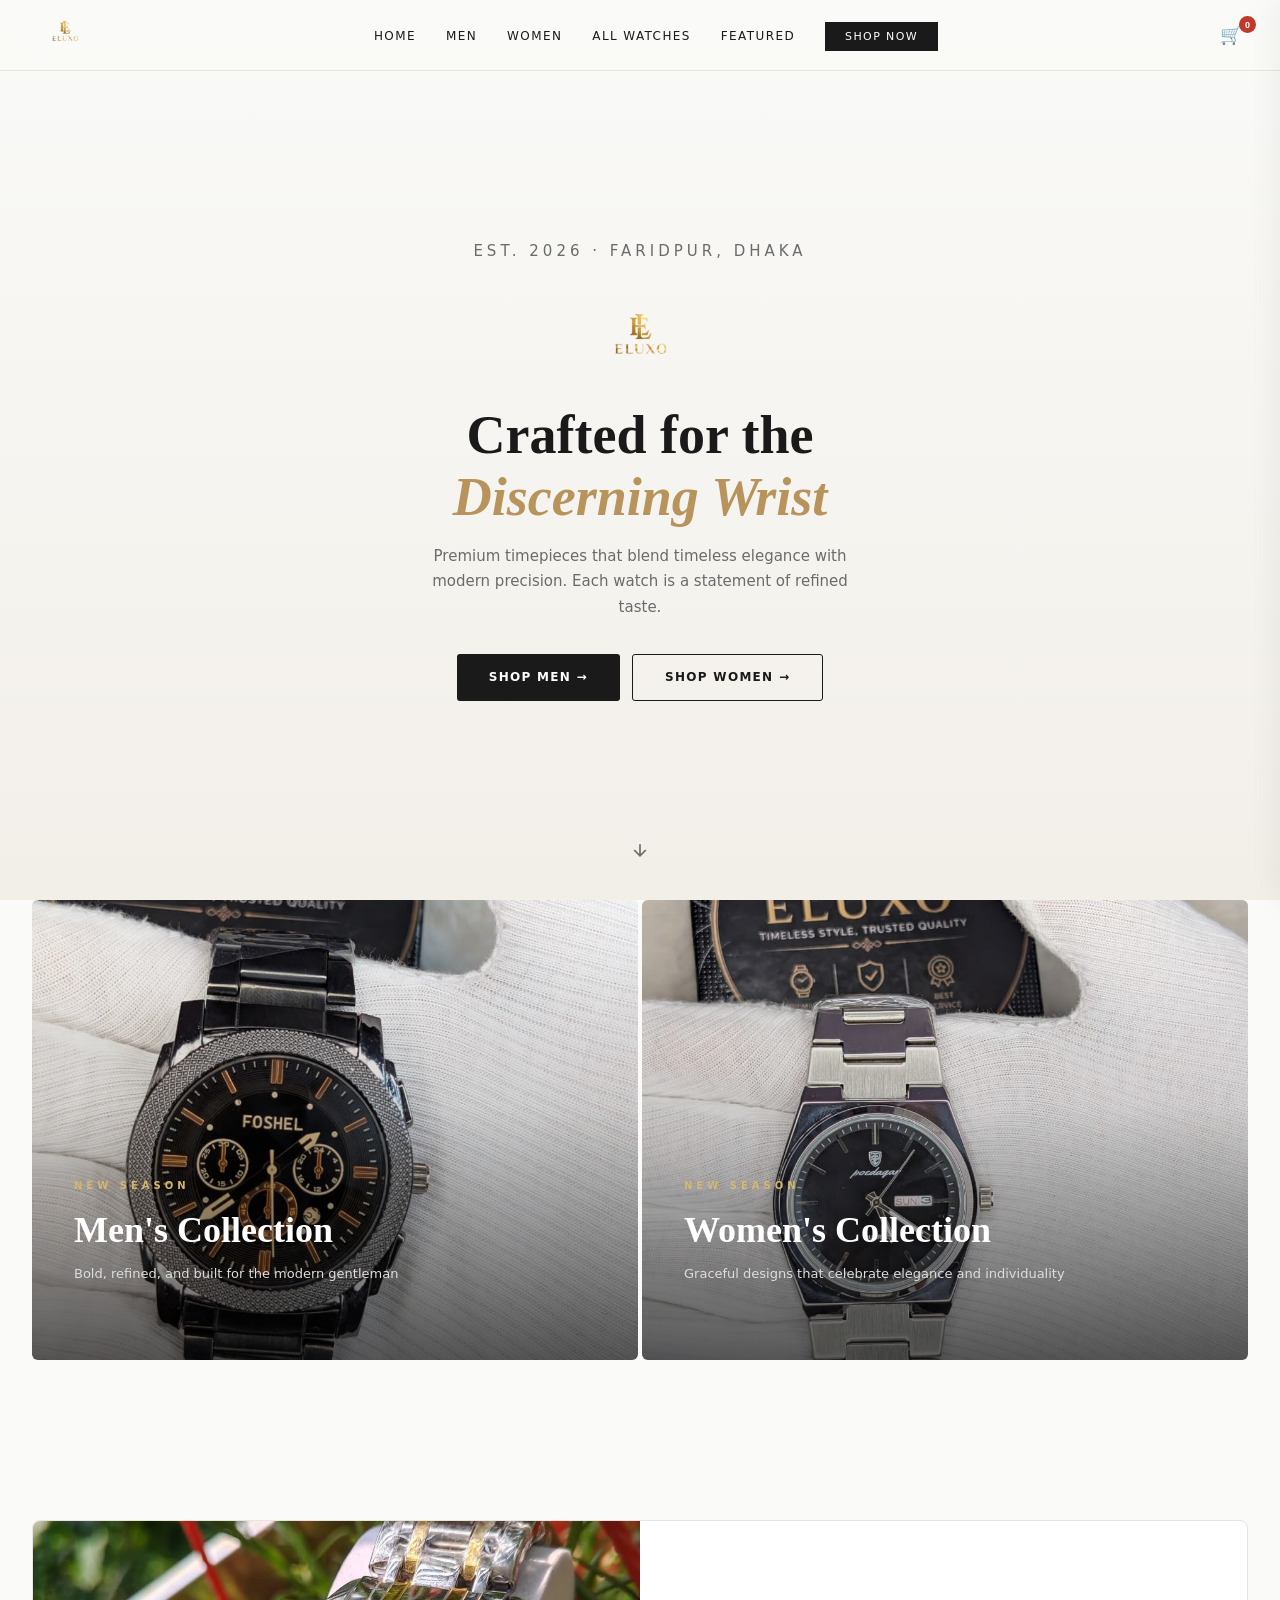
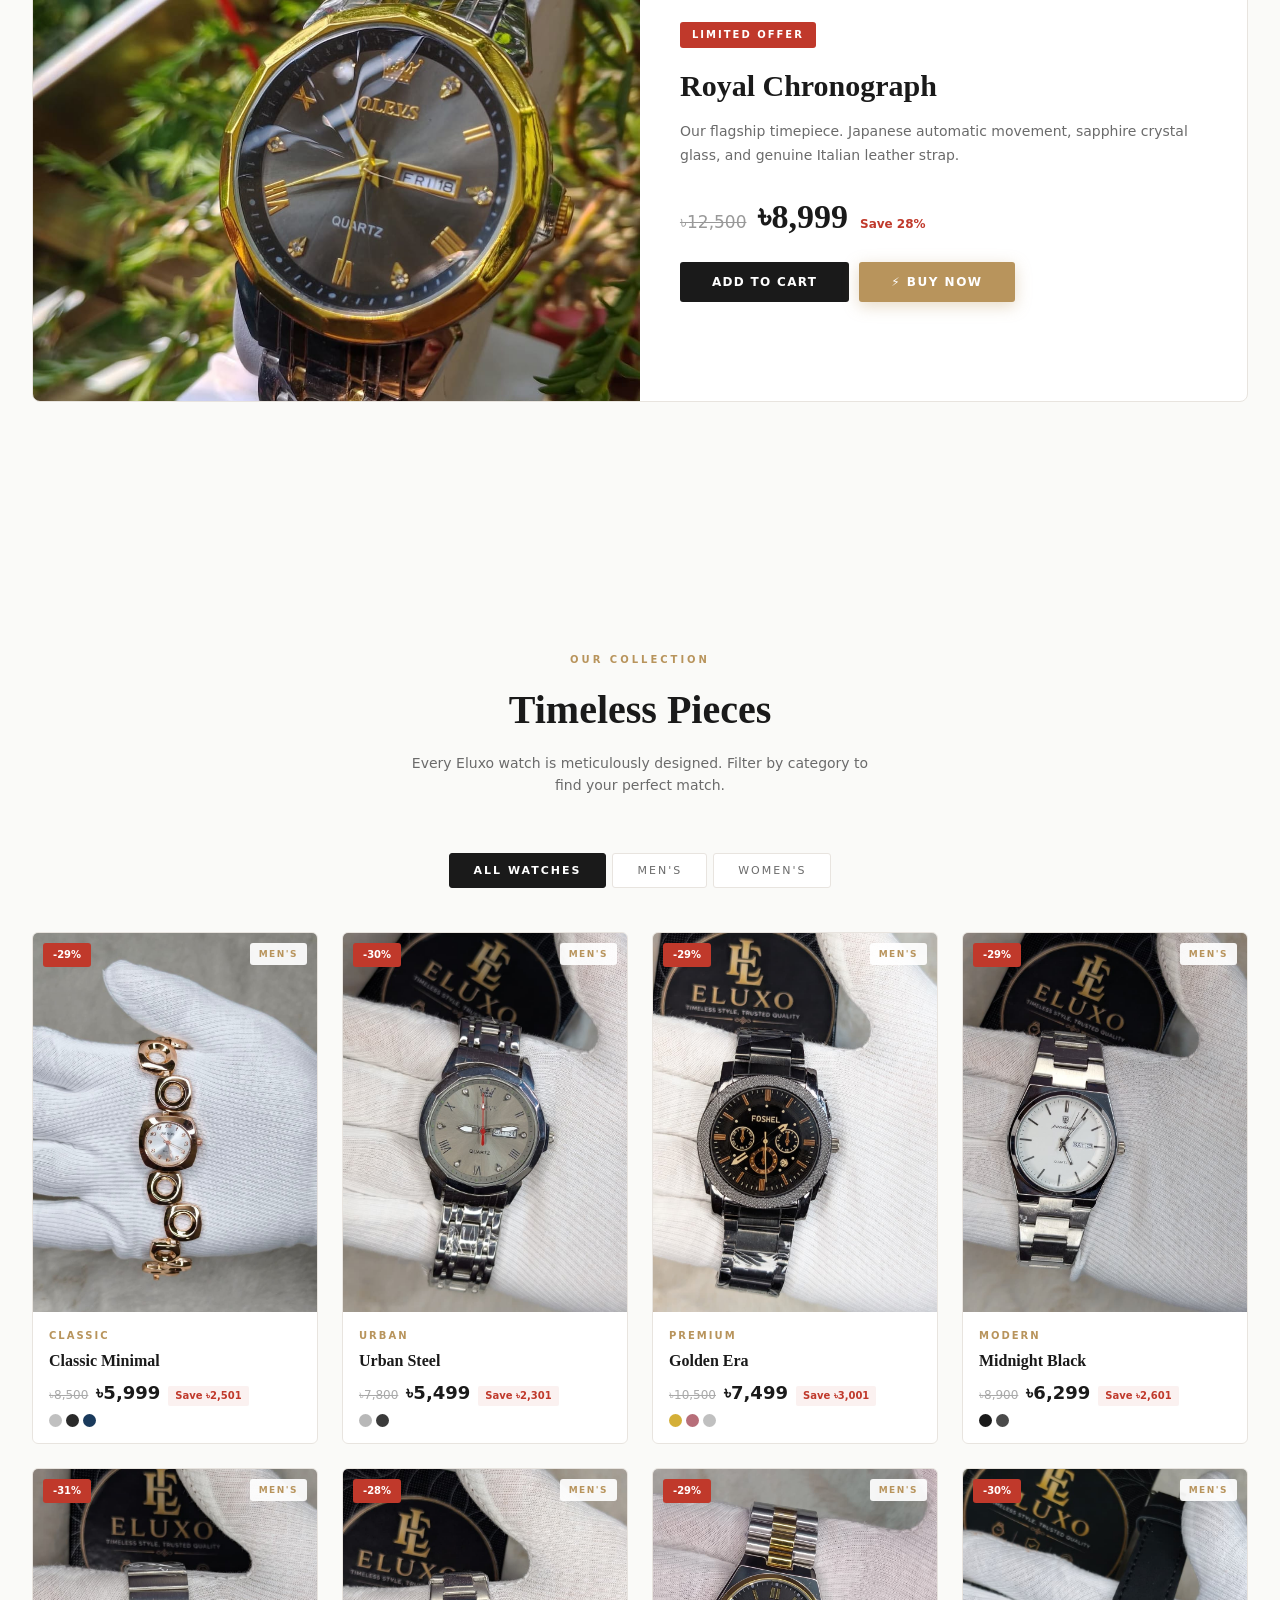
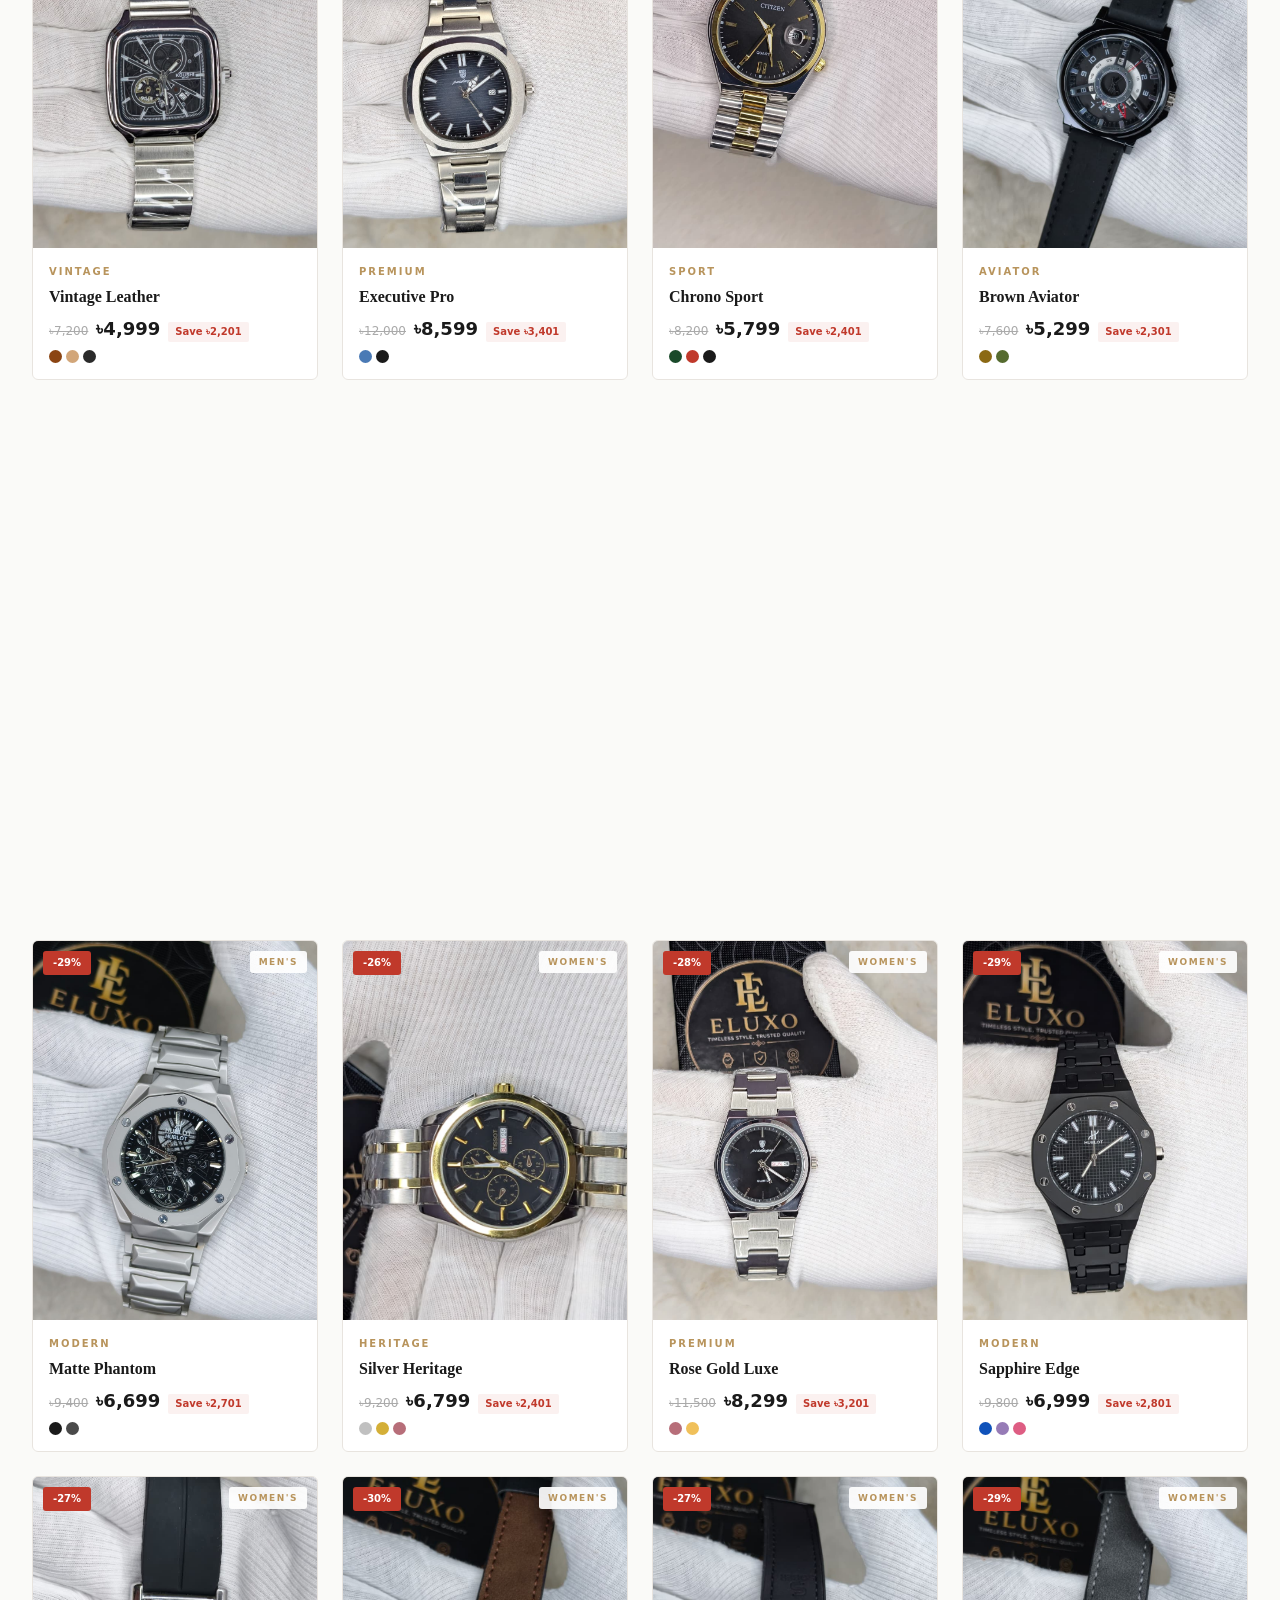
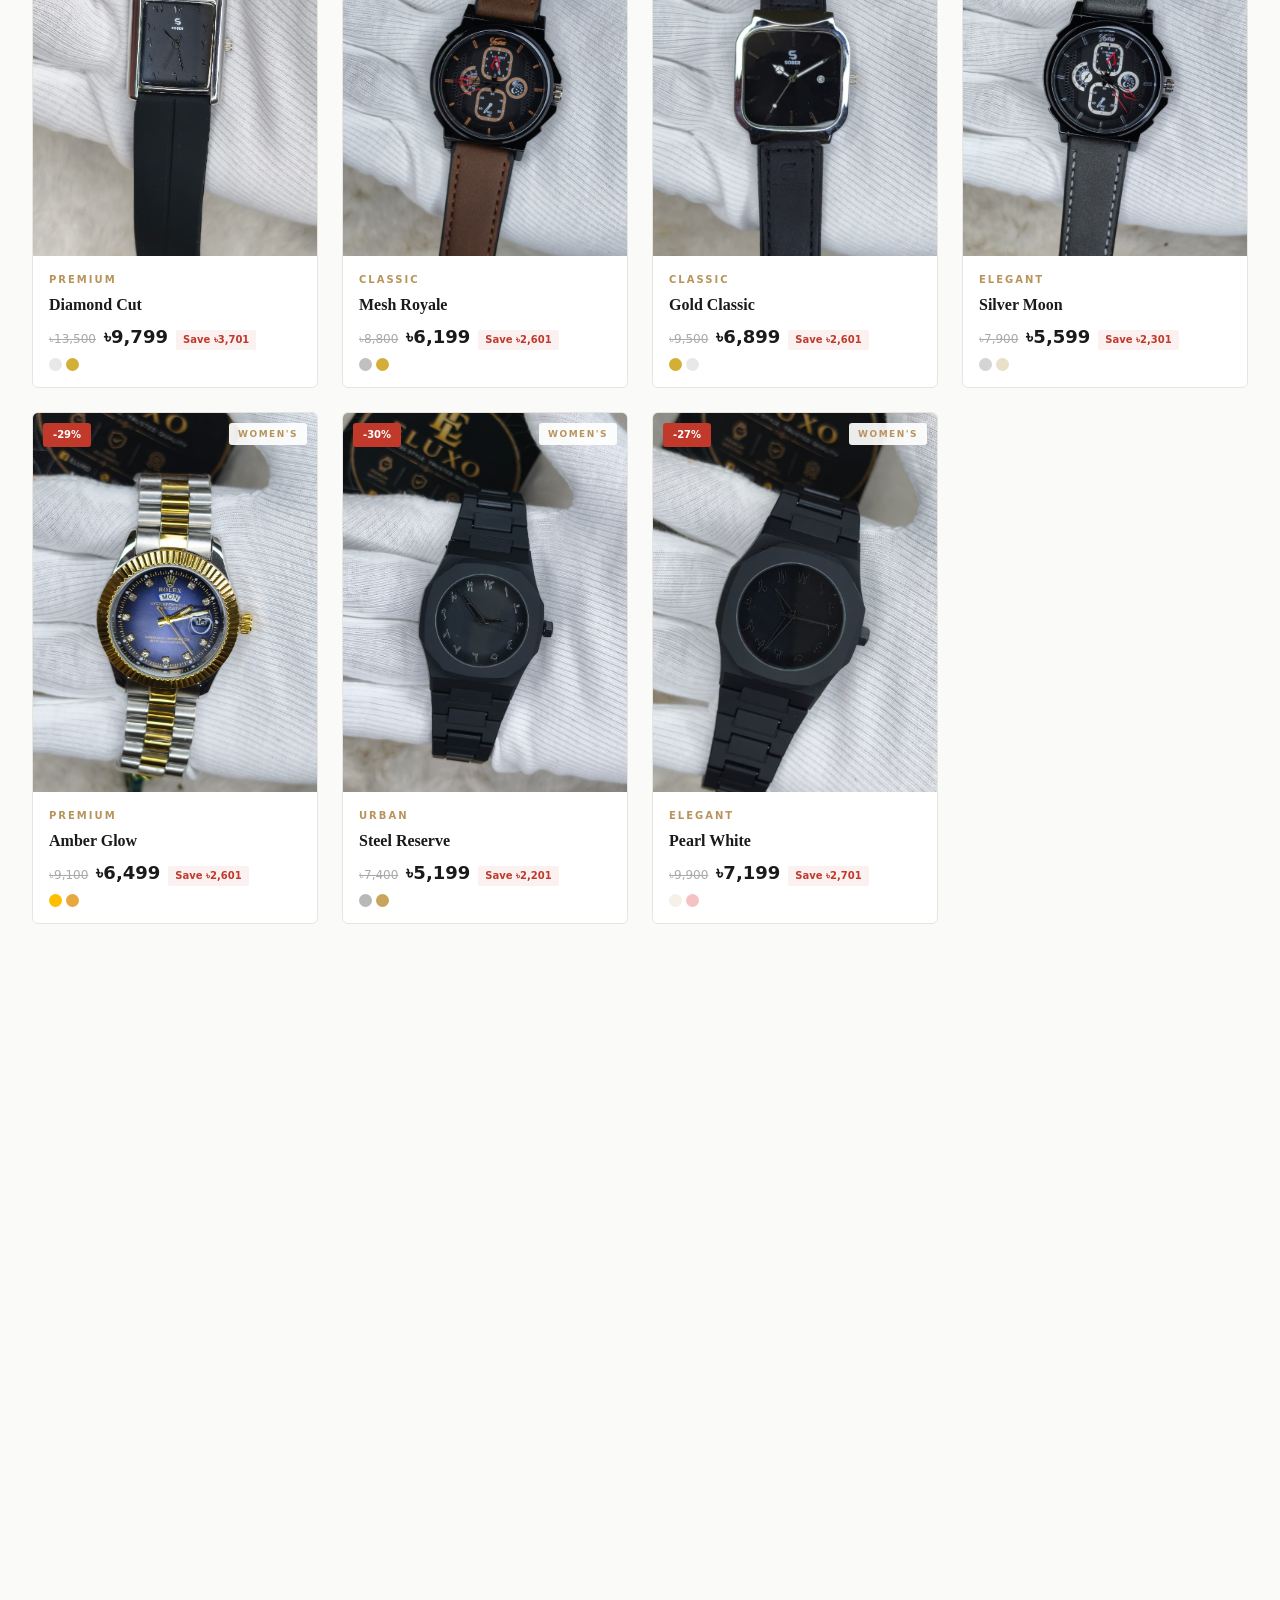
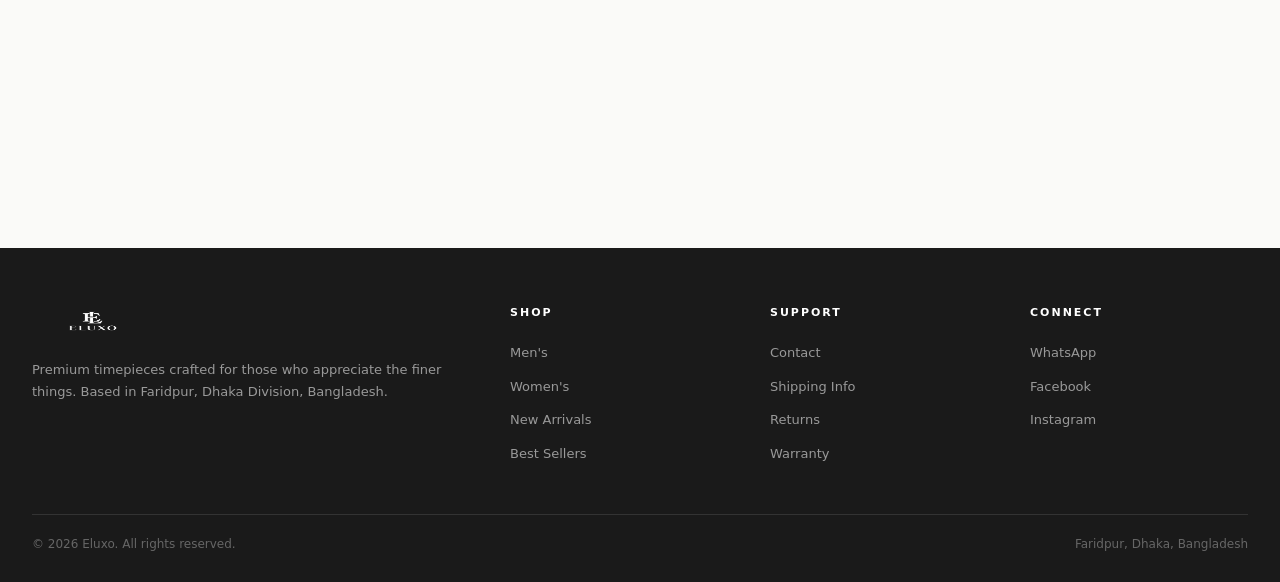
==== commit 06d06fc8: "Update index.html" ====
--- a/index.html
+++ b/index.html
@@ -492,7 +492,7 @@
 // ═══════════════════════════════════════════
 // CONFIG — UPDATE THESE!
 // ═══════════════════════════════════════════
-const BUSINESS_PHONE = '8801957208846';  // Your WhatsApp: country code + number, no +
+const BUSINESS_PHONE = '8801682001698';  // Your WhatsApp: country code + number, no +
 const FB_PAGE_ID    = 'YOUR_FB_PAGE';    // Your Facebook Page username/ID
 
 // ═══════════════════════════════════════════
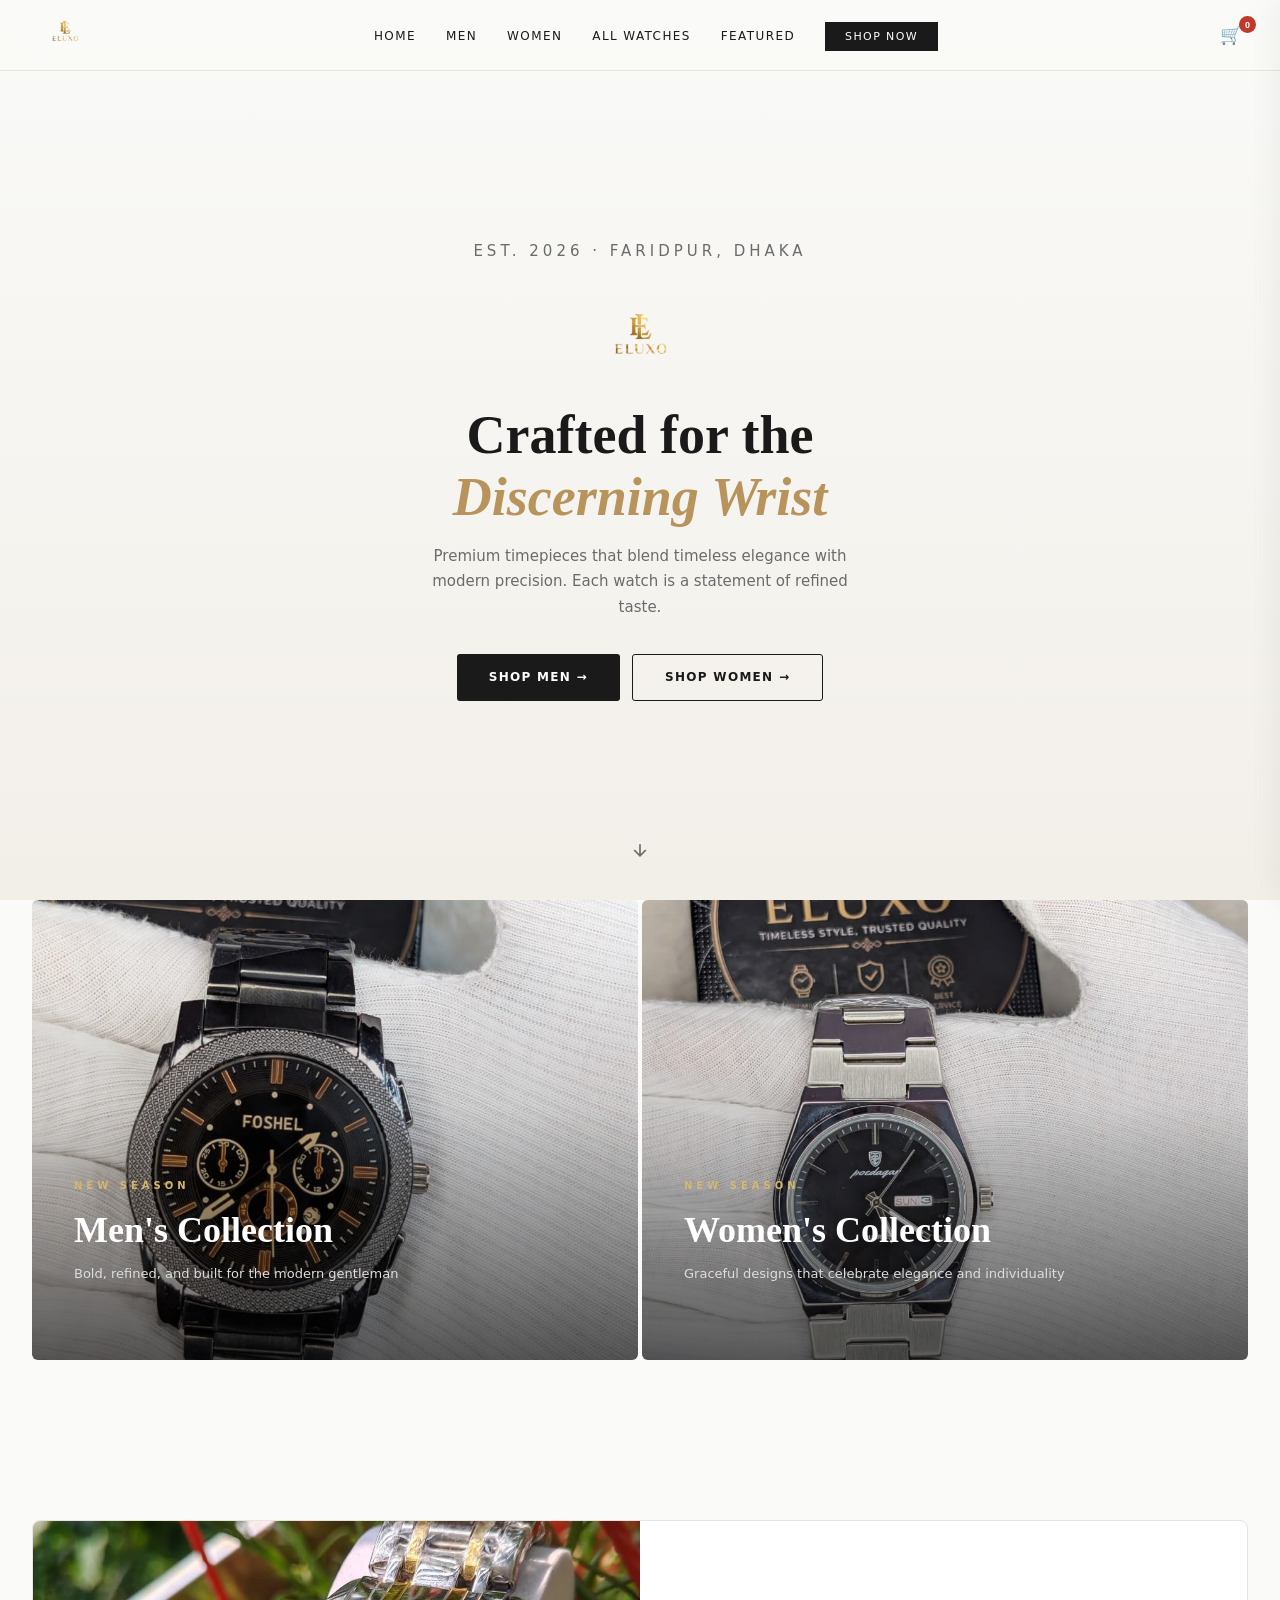
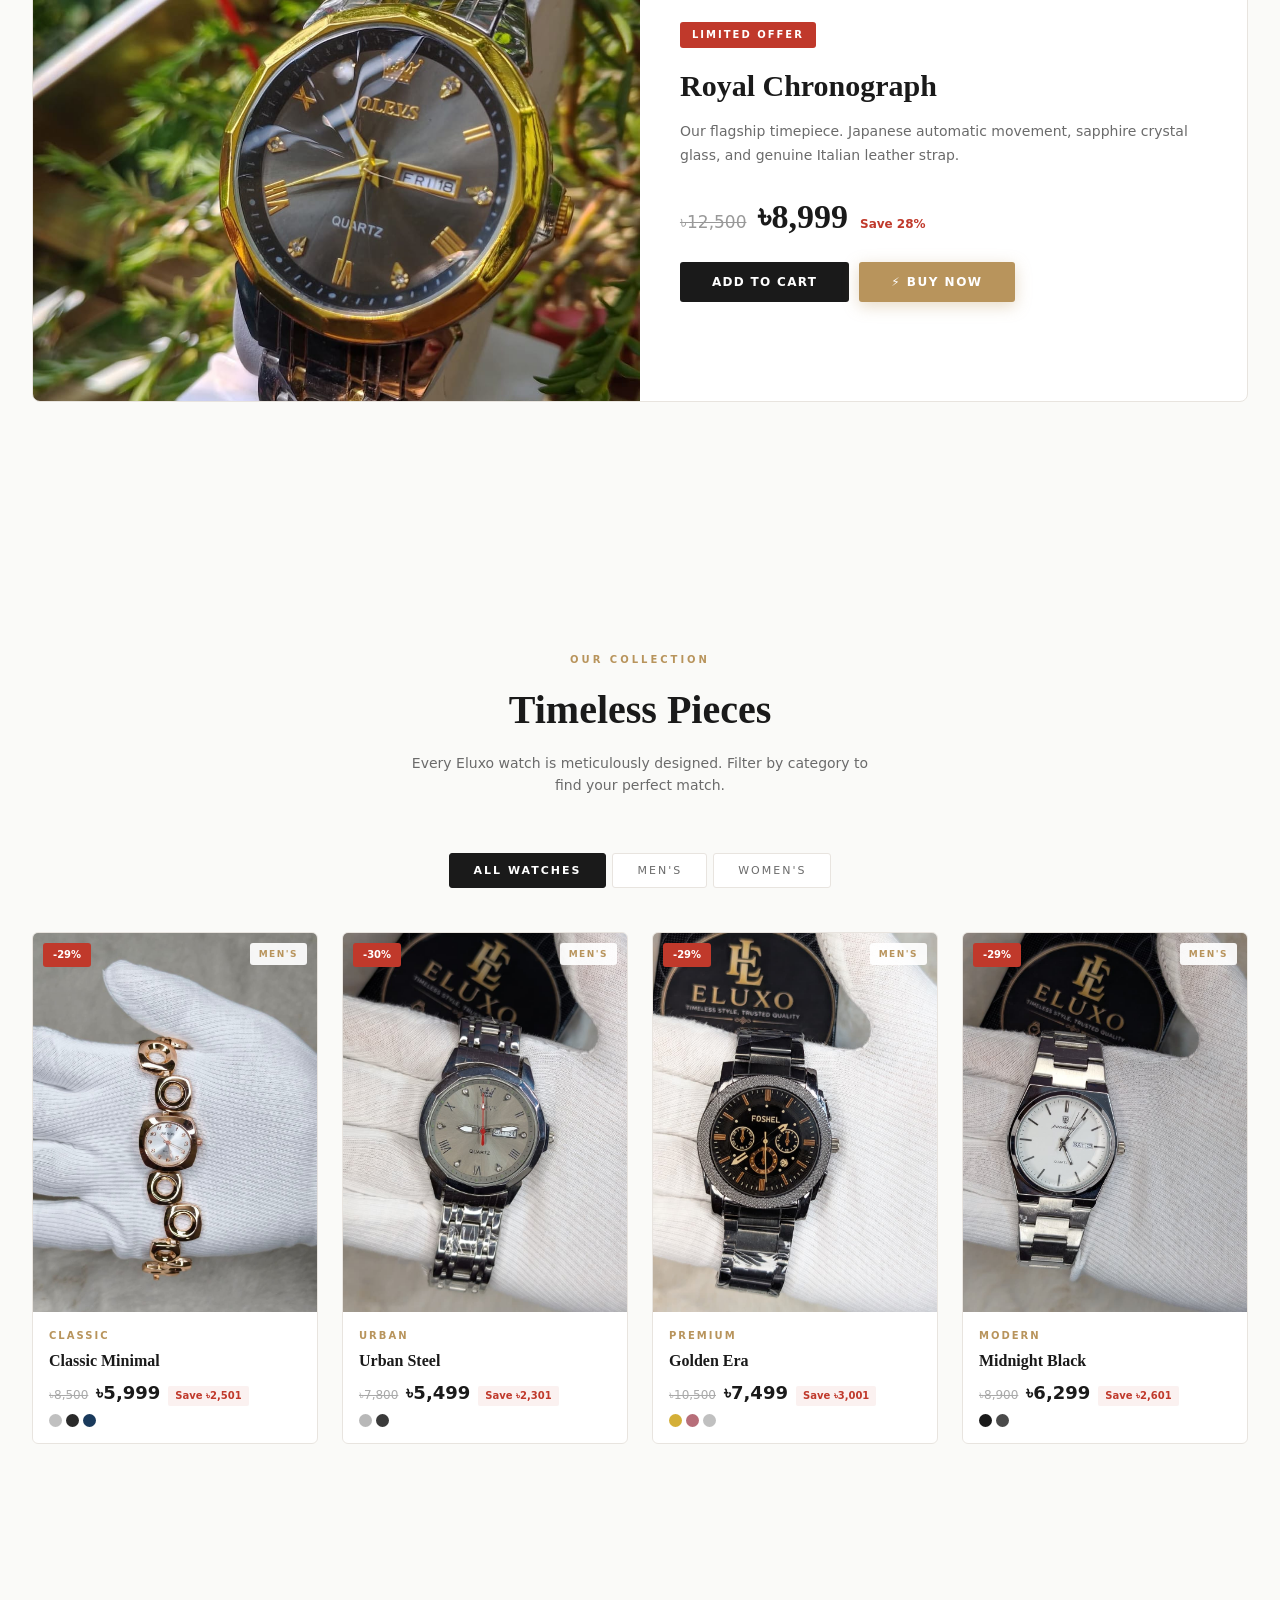
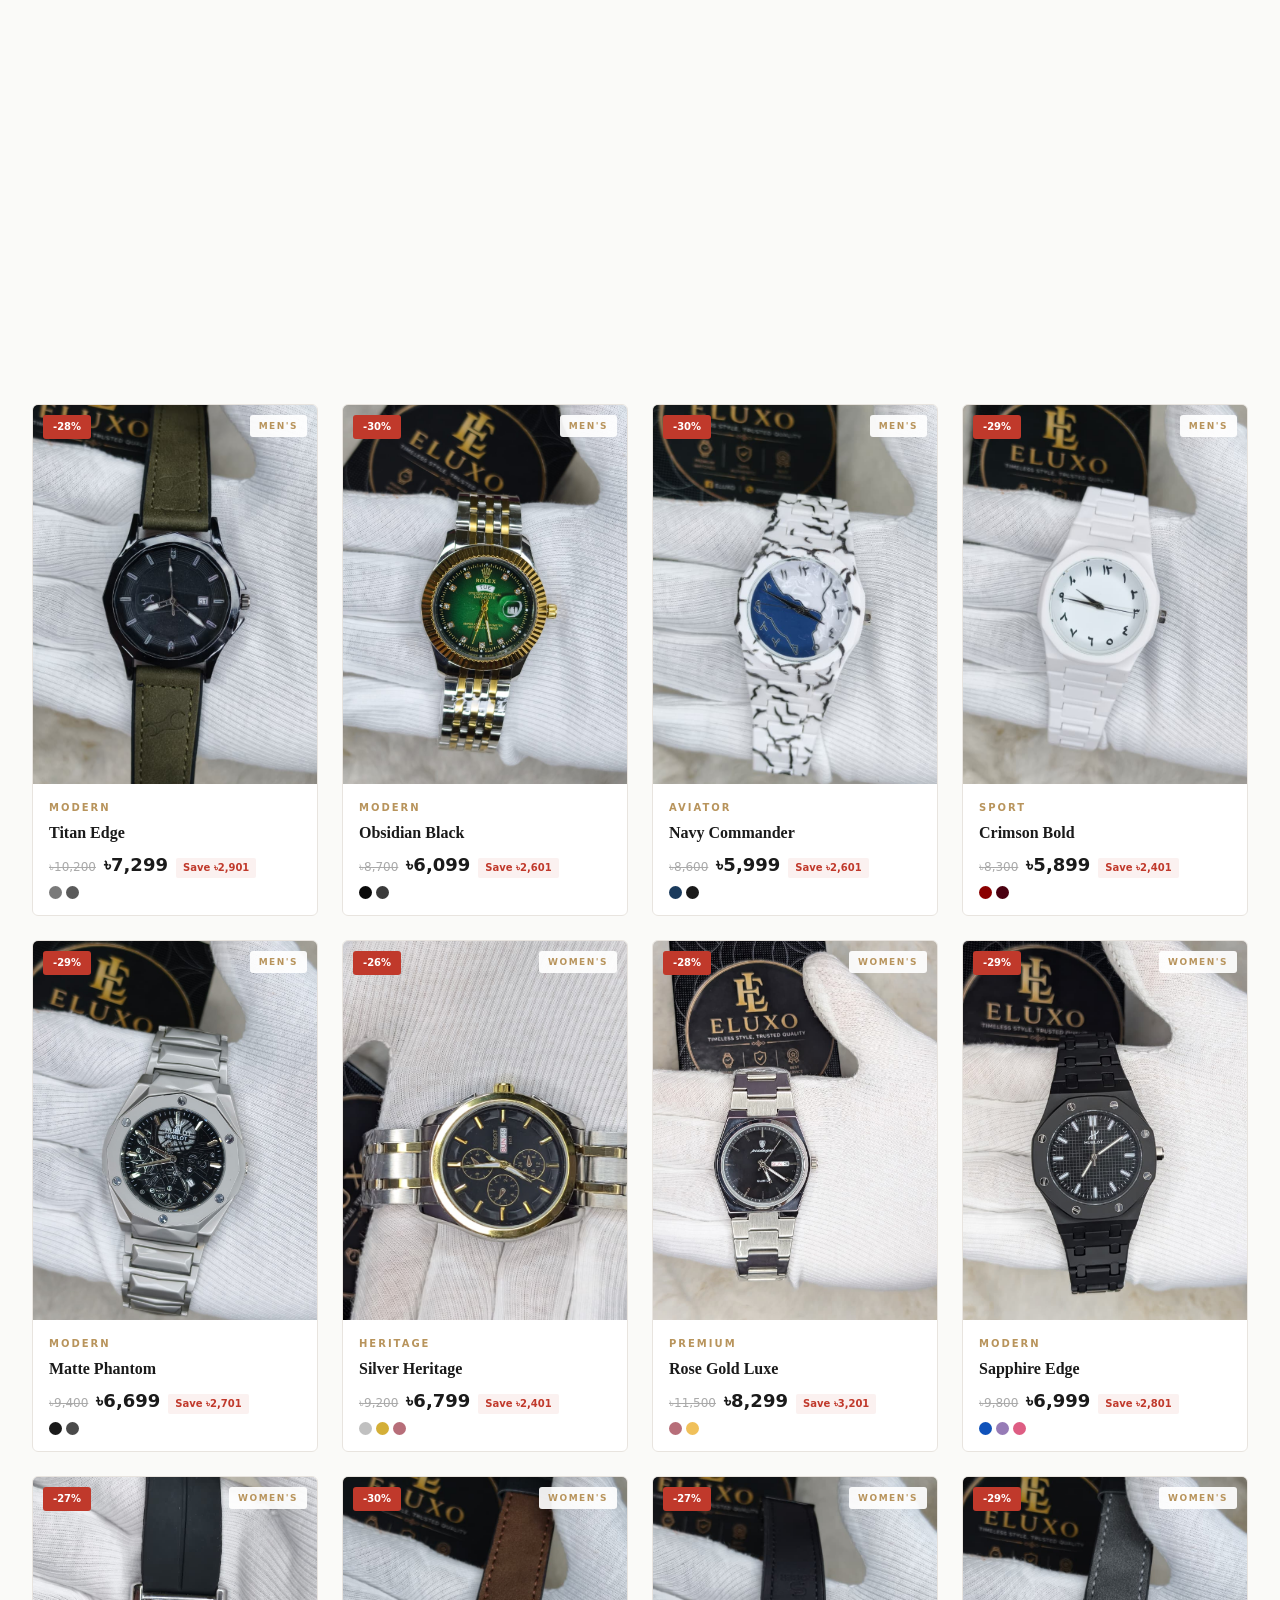
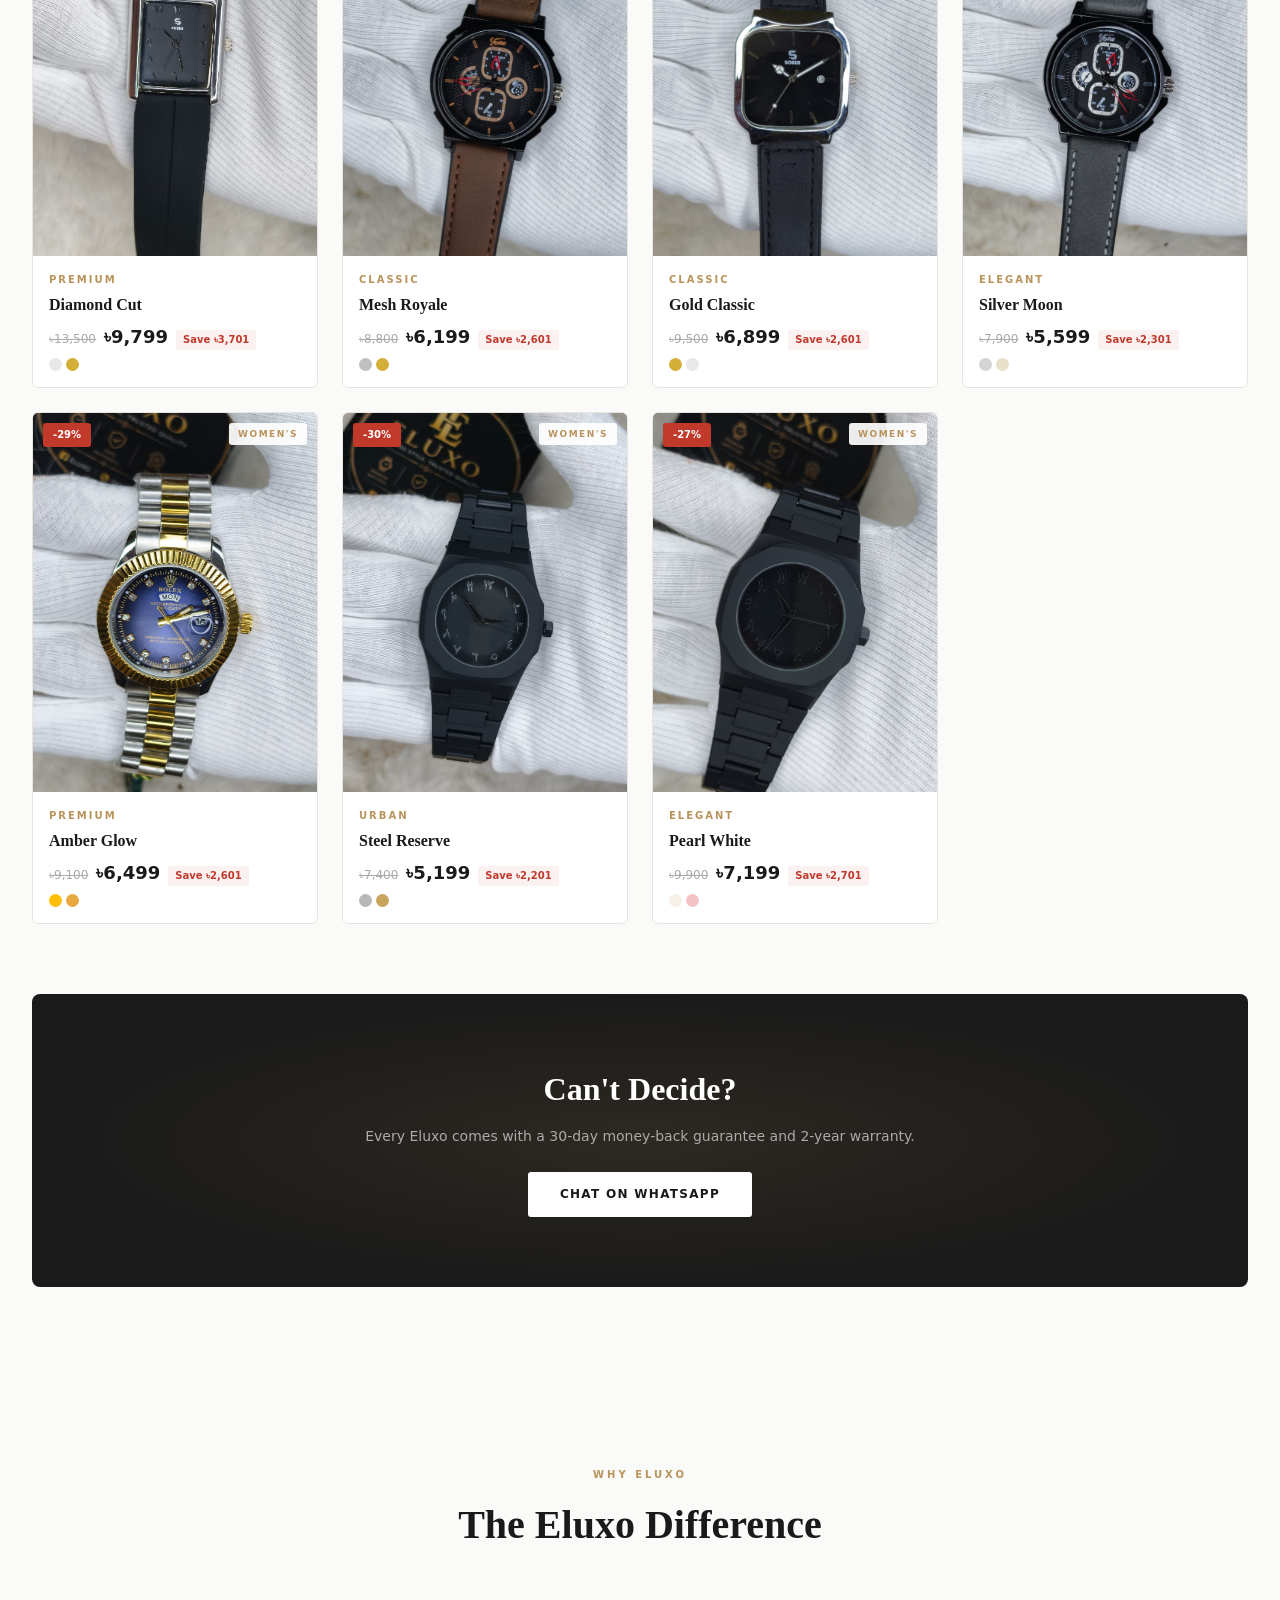
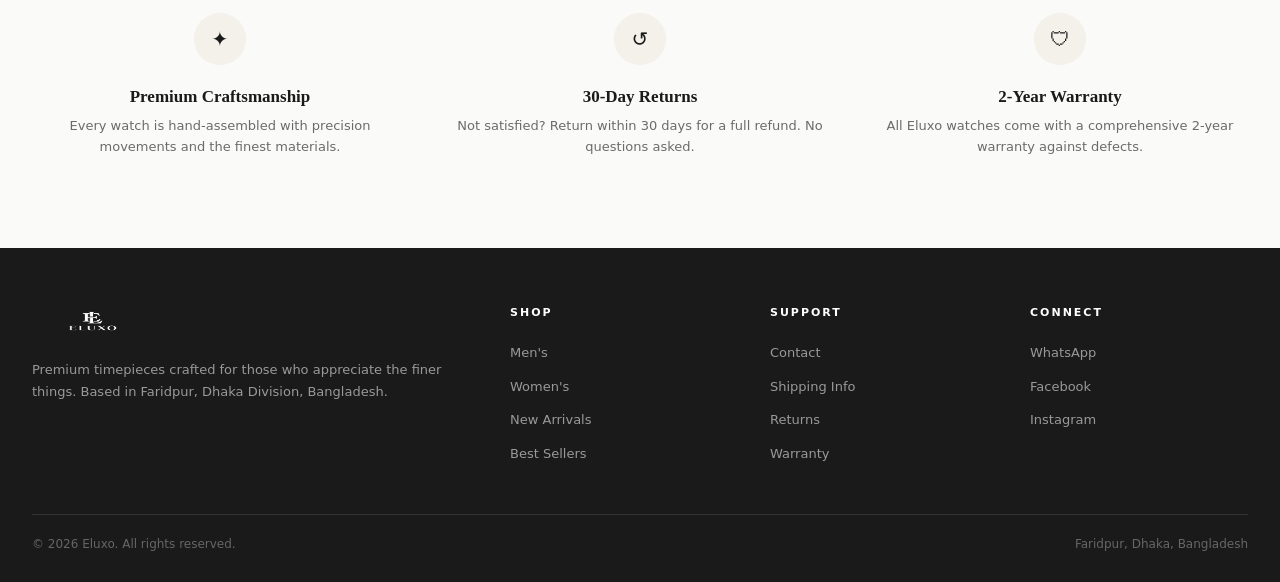
==== commit 6dfb59d2: "Update index.html" ====
--- a/index.html
+++ b/index.html
@@ -492,7 +492,7 @@
 // ═══════════════════════════════════════════
 // CONFIG — UPDATE THESE!
 // ═══════════════════════════════════════════
-const BUSINESS_PHONE = '8801682001698';  // Your WhatsApp: country code + number, no +
+const BUSINESS_PHONE = '8801980514652';  // Your WhatsApp: country code + number, no +
 const FB_PAGE_ID    = 'YOUR_FB_PAGE';    // Your Facebook Page username/ID
 
 // ═══════════════════════════════════════════
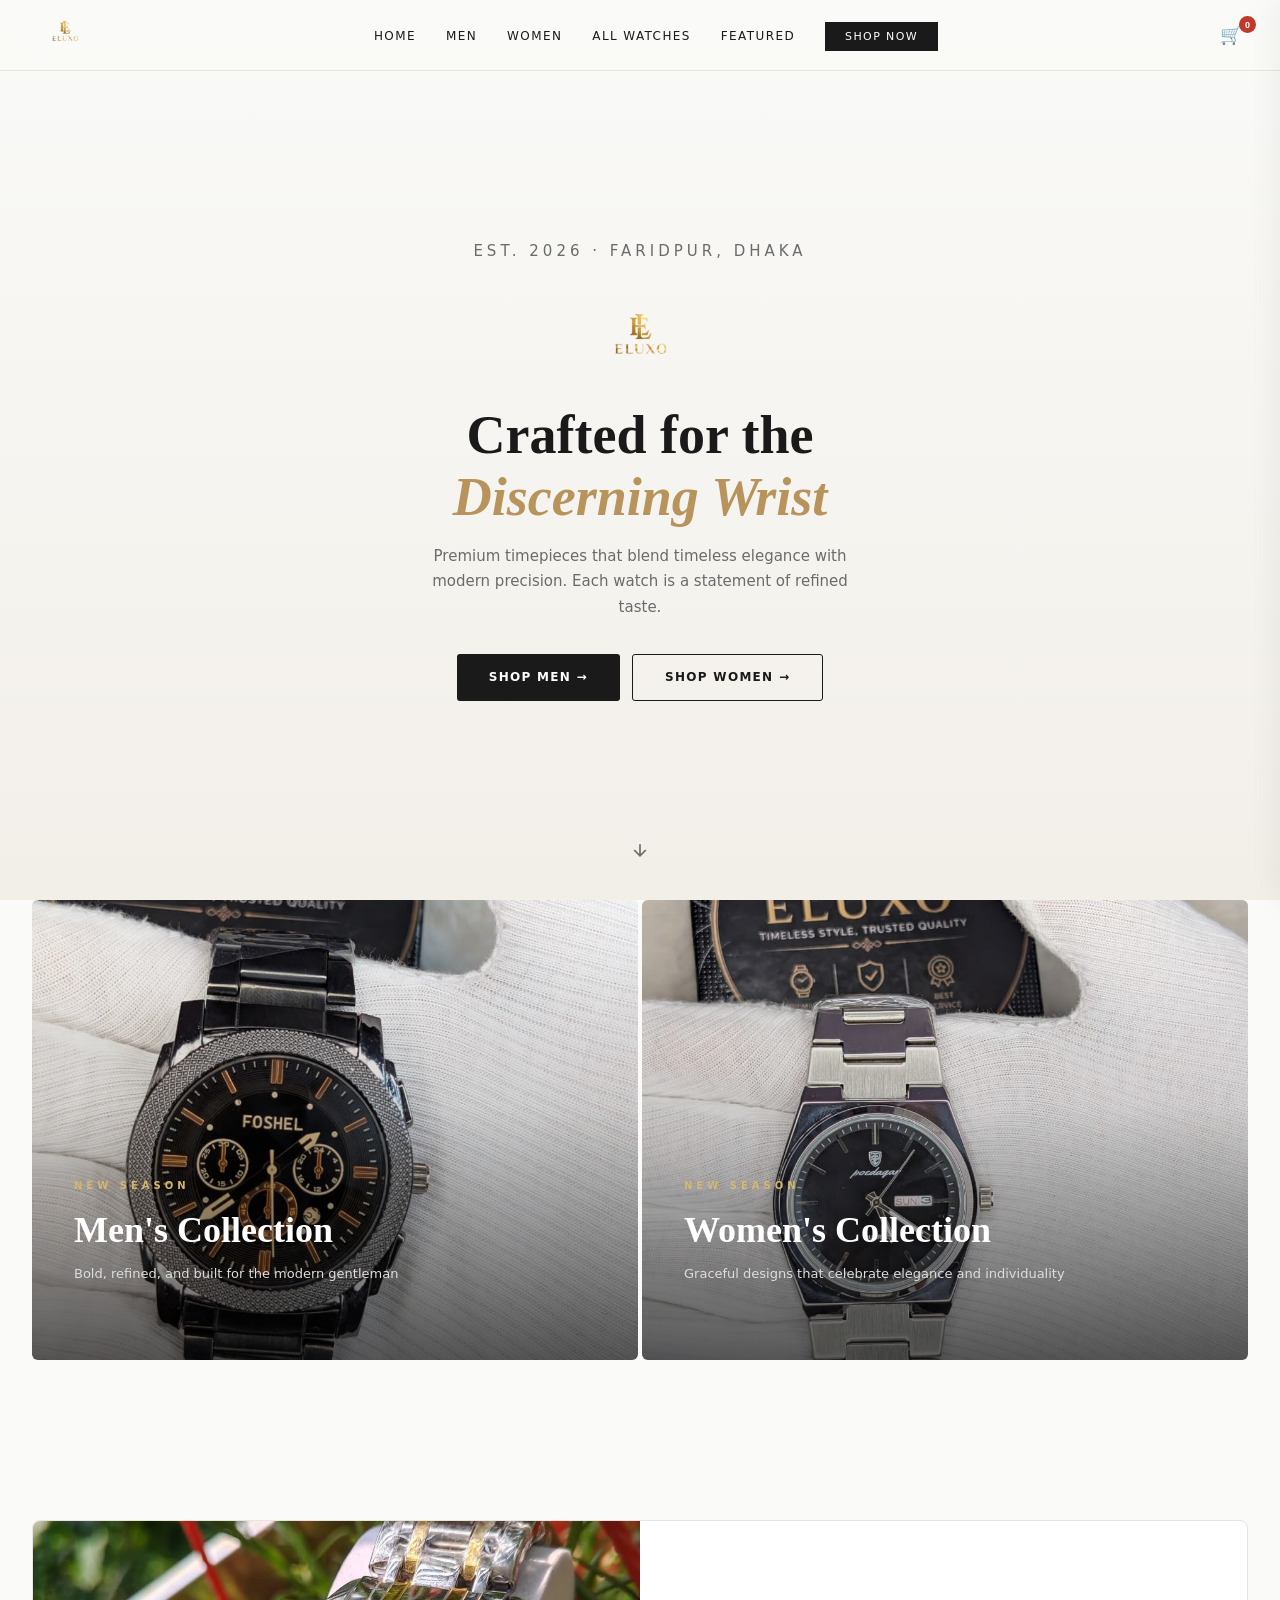
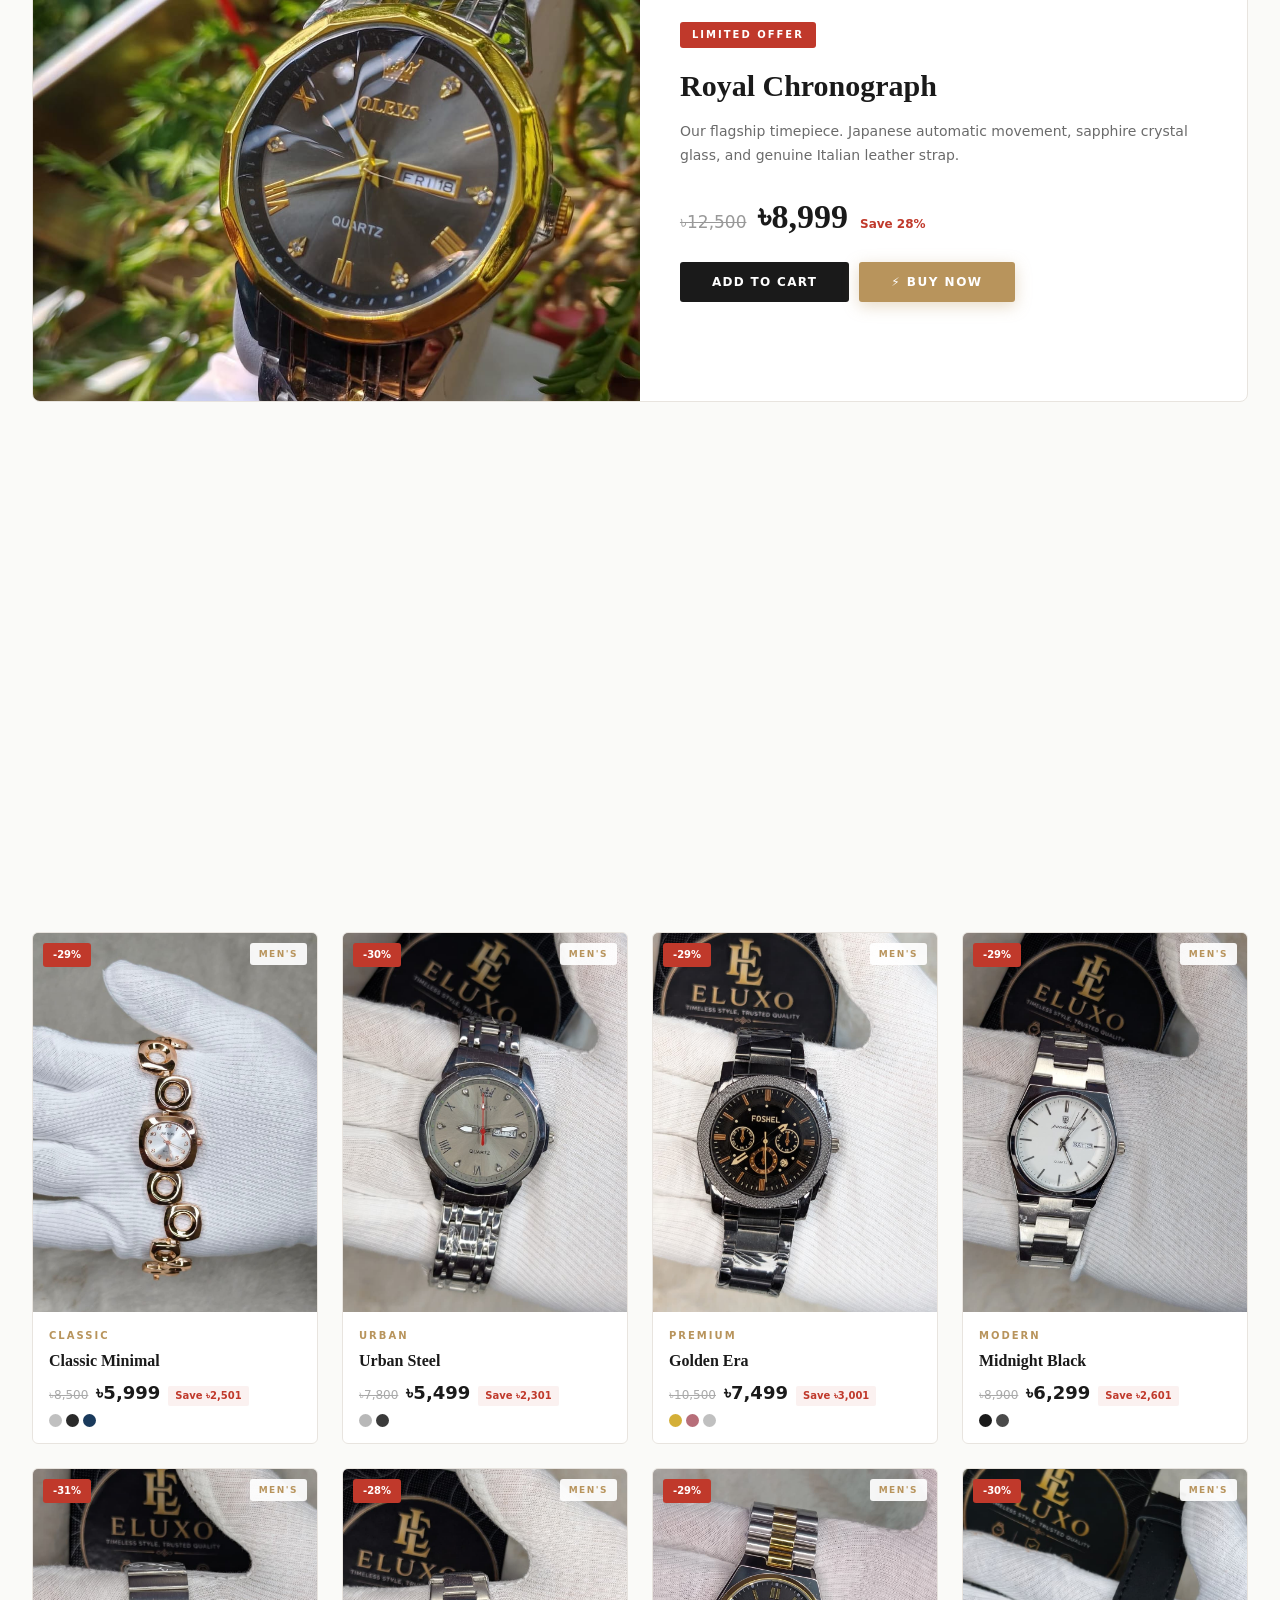
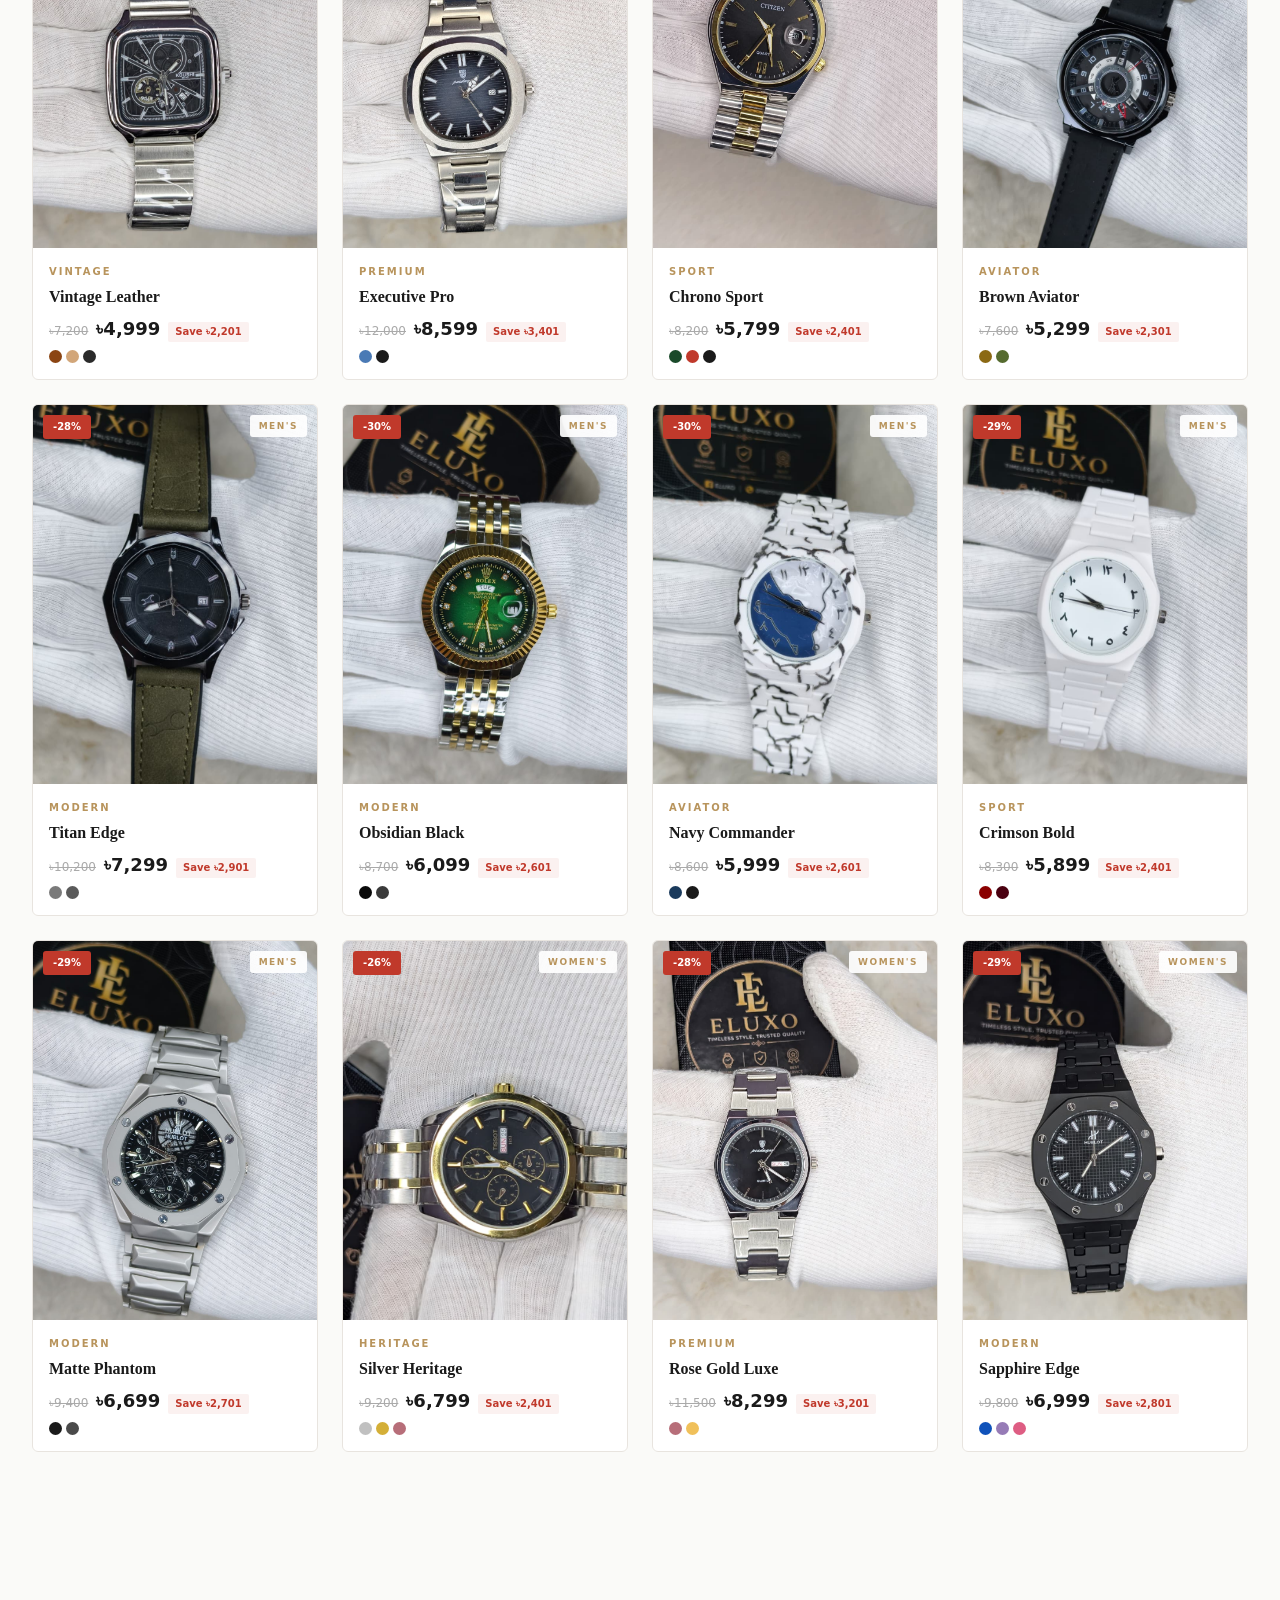
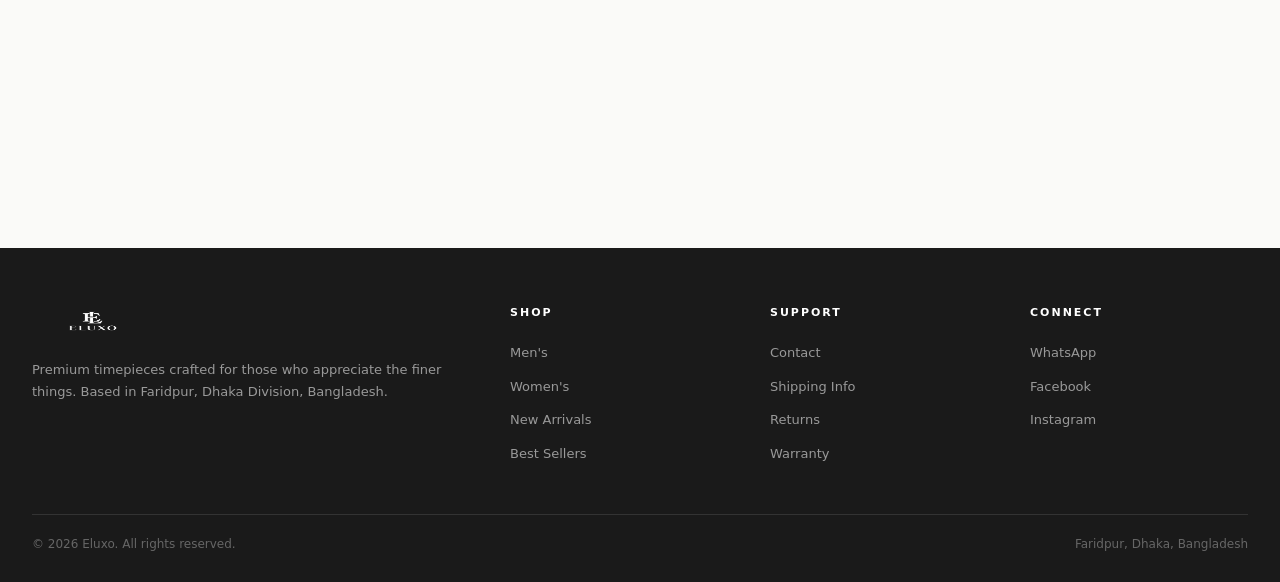
==== commit 1f86d08f: "Update index.html" ====
--- a/index.html
+++ b/index.html
@@ -390,7 +390,7 @@
     <div class="collection-banner fade-in">
         <h3>Can't Decide?</h3>
         <p>Every Eluxo comes with a 30-day money-back guarantee and 2-year warranty.</p>
-        <a href="https://wa.me/8801XXXXXXXXX?text=I%20am%20interested%20in%20Eluxo%20watches" target="_blank" rel="noopener" class="btn btn-light">Chat on WhatsApp</a>
+        <a href="https://api.whatsapp.com/send?phone=8801XXXXXXXXX&text=I%20am%20interested%20in%20Eluxo%20watches" target="_blank" rel="noopener" class="btn btn-light">Chat on WhatsApp</a>
     </div>
 </section>
 
@@ -492,7 +492,7 @@
 // ═══════════════════════════════════════════
 // CONFIG — UPDATE THESE!
 // ═══════════════════════════════════════════
-const BUSINESS_PHONE = '8801980514652';  // Your WhatsApp: country code + number, no +
+const BUSINESS_PHONE = '8801XXXXXXXXX';  // Your WhatsApp: country code + number, no +
 const FB_PAGE_ID    = 'YOUR_FB_PAGE';    // Your Facebook Page username/ID
 
 // ═══════════════════════════════════════════
@@ -582,8 +582,10 @@
 function openOrderModal(summary,total){
     document.getElementById('orderSummary').innerHTML='<strong>Order Details</strong><br>'+summary.replace(/\n/g,'<br>')+'<span class="total-highlight">Total: ৳'+total.toLocaleString()+'</span>';
     const m='Hello Eluxo!%0AI want to order:%0A%0A'+summary.replace(/\n/g,'%0A')+'%0A%0ATotal: ৳'+total.toLocaleString()+'%0A%0APlease confirm.';
-    document.getElementById('whatsappLink').href='https://wa.me/'+BUSINESS_PHONE+'?text='+m;
-    document.getElementById('messengerLink').href='https://m.me/'+FB_PAGE_ID;
+    // WhatsApp: use api.whatsapp.com which opens the app directly on mobile
+    document.getElementById('whatsappLink').href='https://api.whatsapp.com/send?phone='+BUSINESS_PHONE+'&text='+m;
+    // Messenger: use fb.com/msg/ which deep-links into the Messenger app
+    document.getElementById('messengerLink').href='https://fb.com/msg/'+FB_PAGE_ID;
     document.getElementById('orderOverlay').classList.add('active');document.body.style.overflow='hidden';
 }
 function closeOrderModal(){document.getElementById('orderOverlay').classList.remove('active');document.body.style.overflow=''}
@@ -666,6 +668,6 @@
 renderProducts();
 updateCartUI();
 </script>
-<script defer src="https://static.cloudflareinsights.com/beacon.min.js/v4513226cdae34746b4dedf0b4dfa099e1781791509496" integrity="sha512-ZE9pZaUXND66v380QUtch/5sE9tPFh2zg45pR2PB0CVkCtOREv2AJKkSidISWkysEuQ0EH8faUU5du78bx87UQ==" data-cf-beacon='{"version":"2024.11.0","token":"1954b47c125f43f8b4338b3c4f804e4f","server_timing":{"name":{"cfCacheStatus":true,"cfEdge":true,"cfExtPri":true,"cfL4":true,"cfOrigin":true,"cfSpeedBrain":true},"location_startswith":null}}' crossorigin="anonymous"></script>
+<script>(function(){function c(){var b=a.contentDocument||a.contentWindow.document;if(b){var d=b.createElement('script');d.innerHTML="window.__CF$cv$params={r:'a1a08c9d989e5807',t:'MTc4Mzg2NDU2NQ=='};var a=document.createElement('script');a.src='/cdn-cgi/challenge-platform/scripts/jsd/main.js';document.getElementsByTagName('head')[0].appendChild(a);";b.getElementsByTagName('head')[0].appendChild(d)}}if(document.body){var a=document.createElement('iframe');a.height=1;a.width=1;a.style.position='absolute';a.style.top=0;a.style.left=0;a.style.border='none';a.style.visibility='hidden';document.body.appendChild(a);if('loading'!==document.readyState)c();else if(window.addEventListener)document.addEventListener('DOMContentLoaded',c);else{var e=document.onreadystatechange||function(){};document.onreadystatechange=function(b){e(b);'loading'!==document.readyState&&(document.onreadystatechange=e,c())}}}})();</script><script defer src="https://static.cloudflareinsights.com/beacon.min.js/v4513226cdae34746b4dedf0b4dfa099e1781791509496" integrity="sha512-ZE9pZaUXND66v380QUtch/5sE9tPFh2zg45pR2PB0CVkCtOREv2AJKkSidISWkysEuQ0EH8faUU5du78bx87UQ==" data-cf-beacon='{"version":"2024.11.0","token":"1954b47c125f43f8b4338b3c4f804e4f","server_timing":{"name":{"cfCacheStatus":true,"cfEdge":true,"cfExtPri":true,"cfL4":true,"cfOrigin":true,"cfSpeedBrain":true},"location_startswith":null}}' crossorigin="anonymous"></script>
 </body>
 </html>
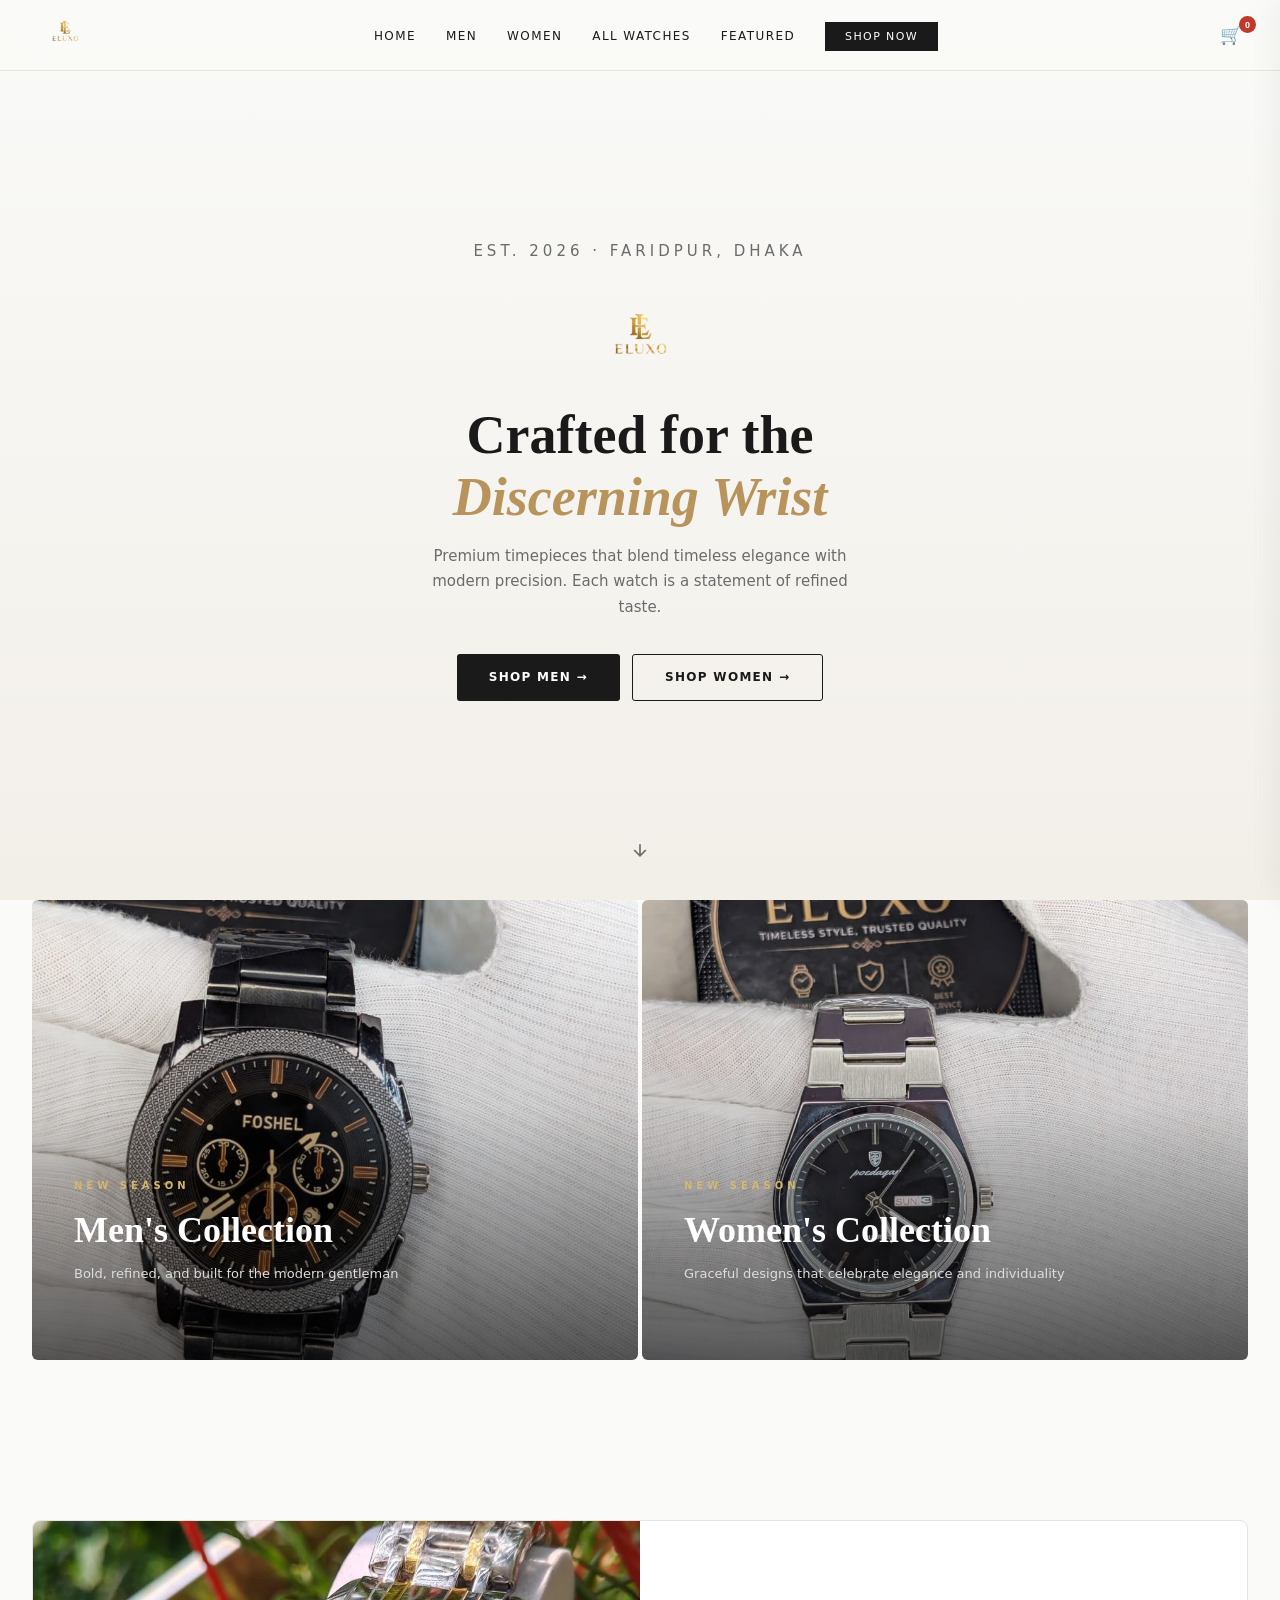
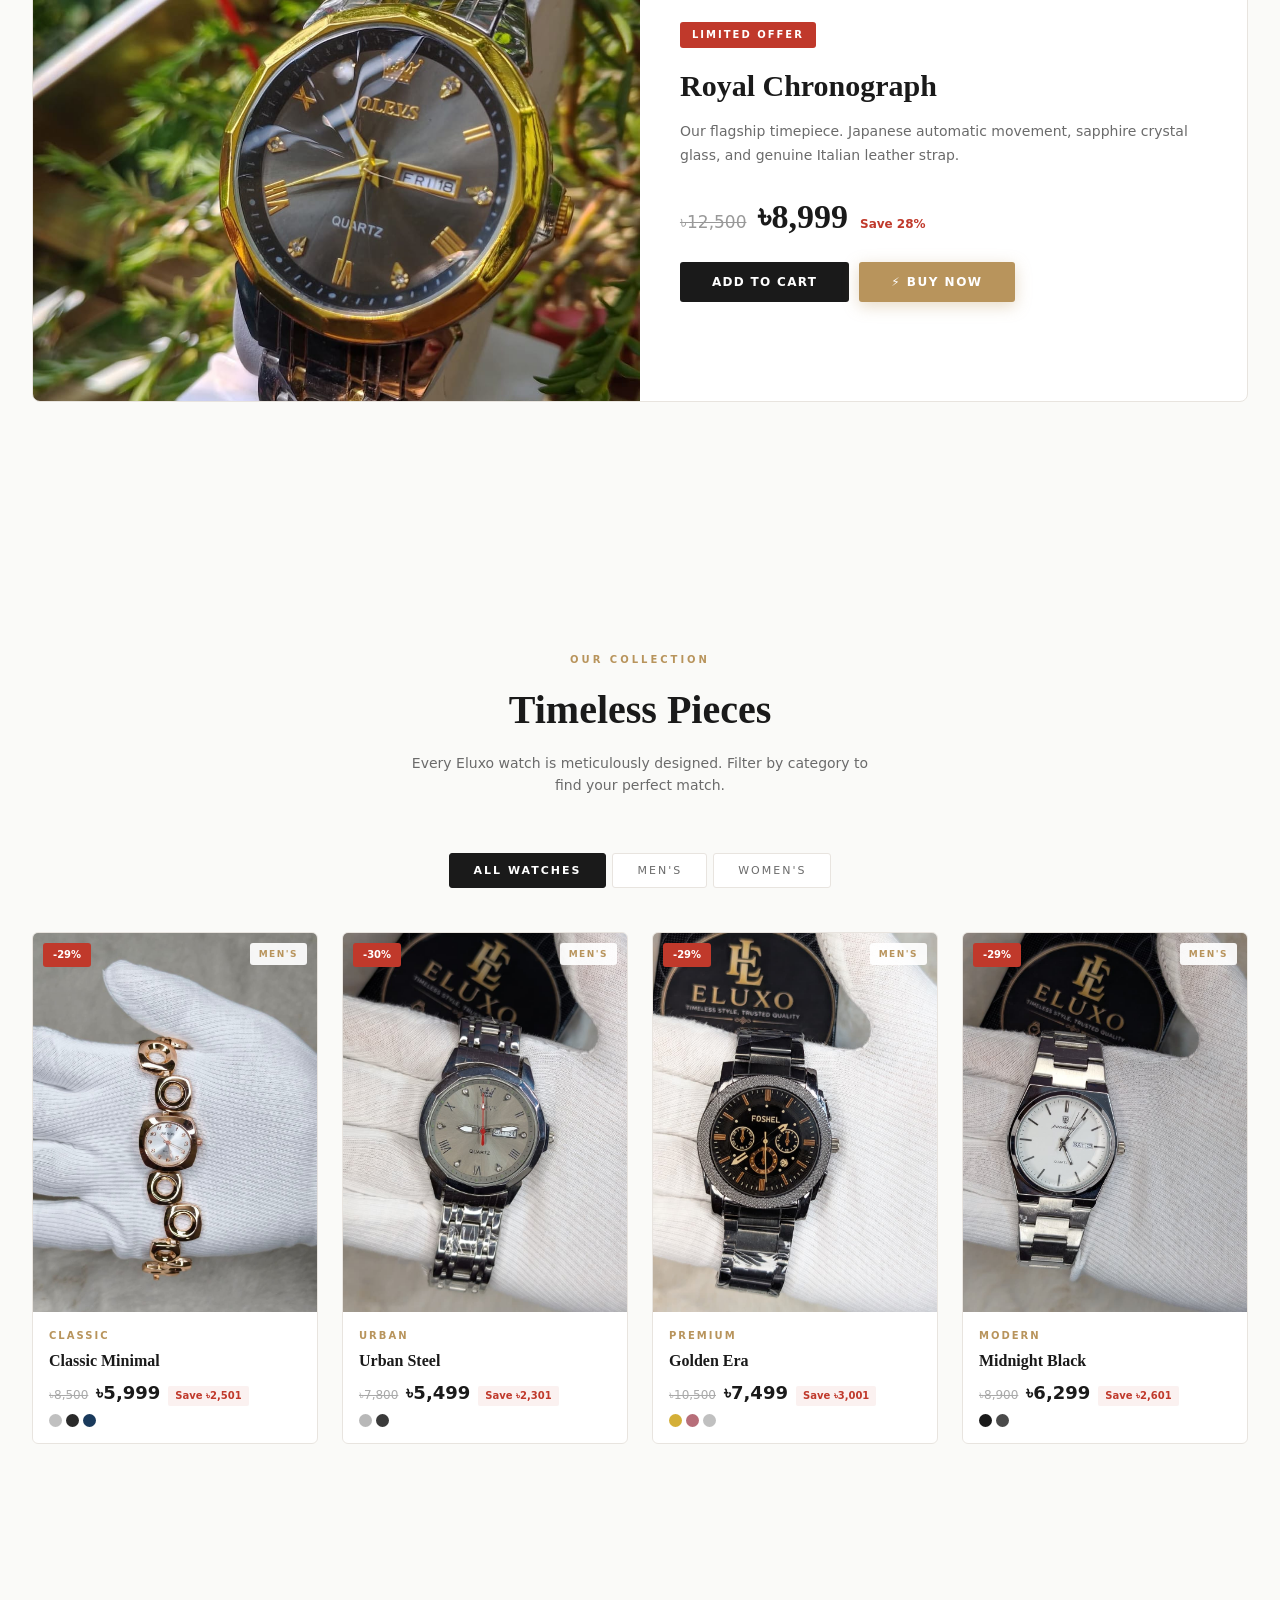
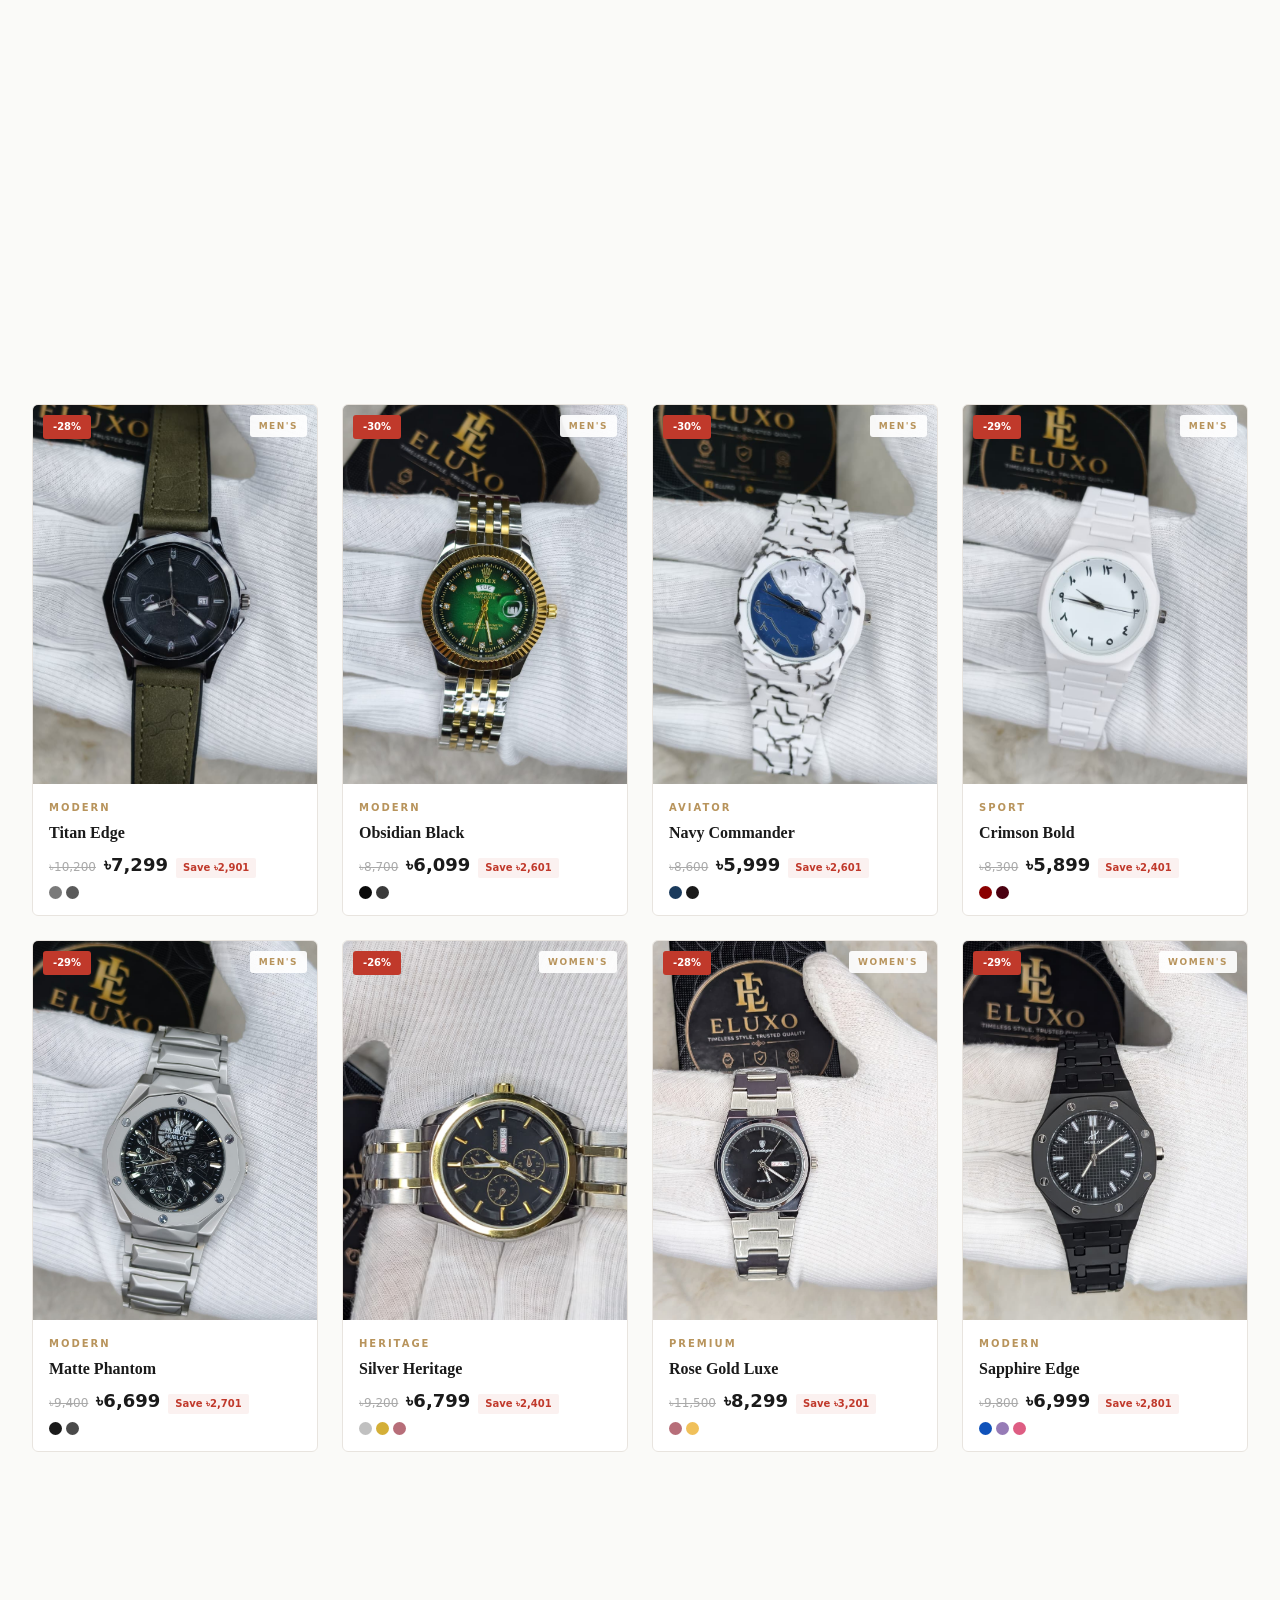
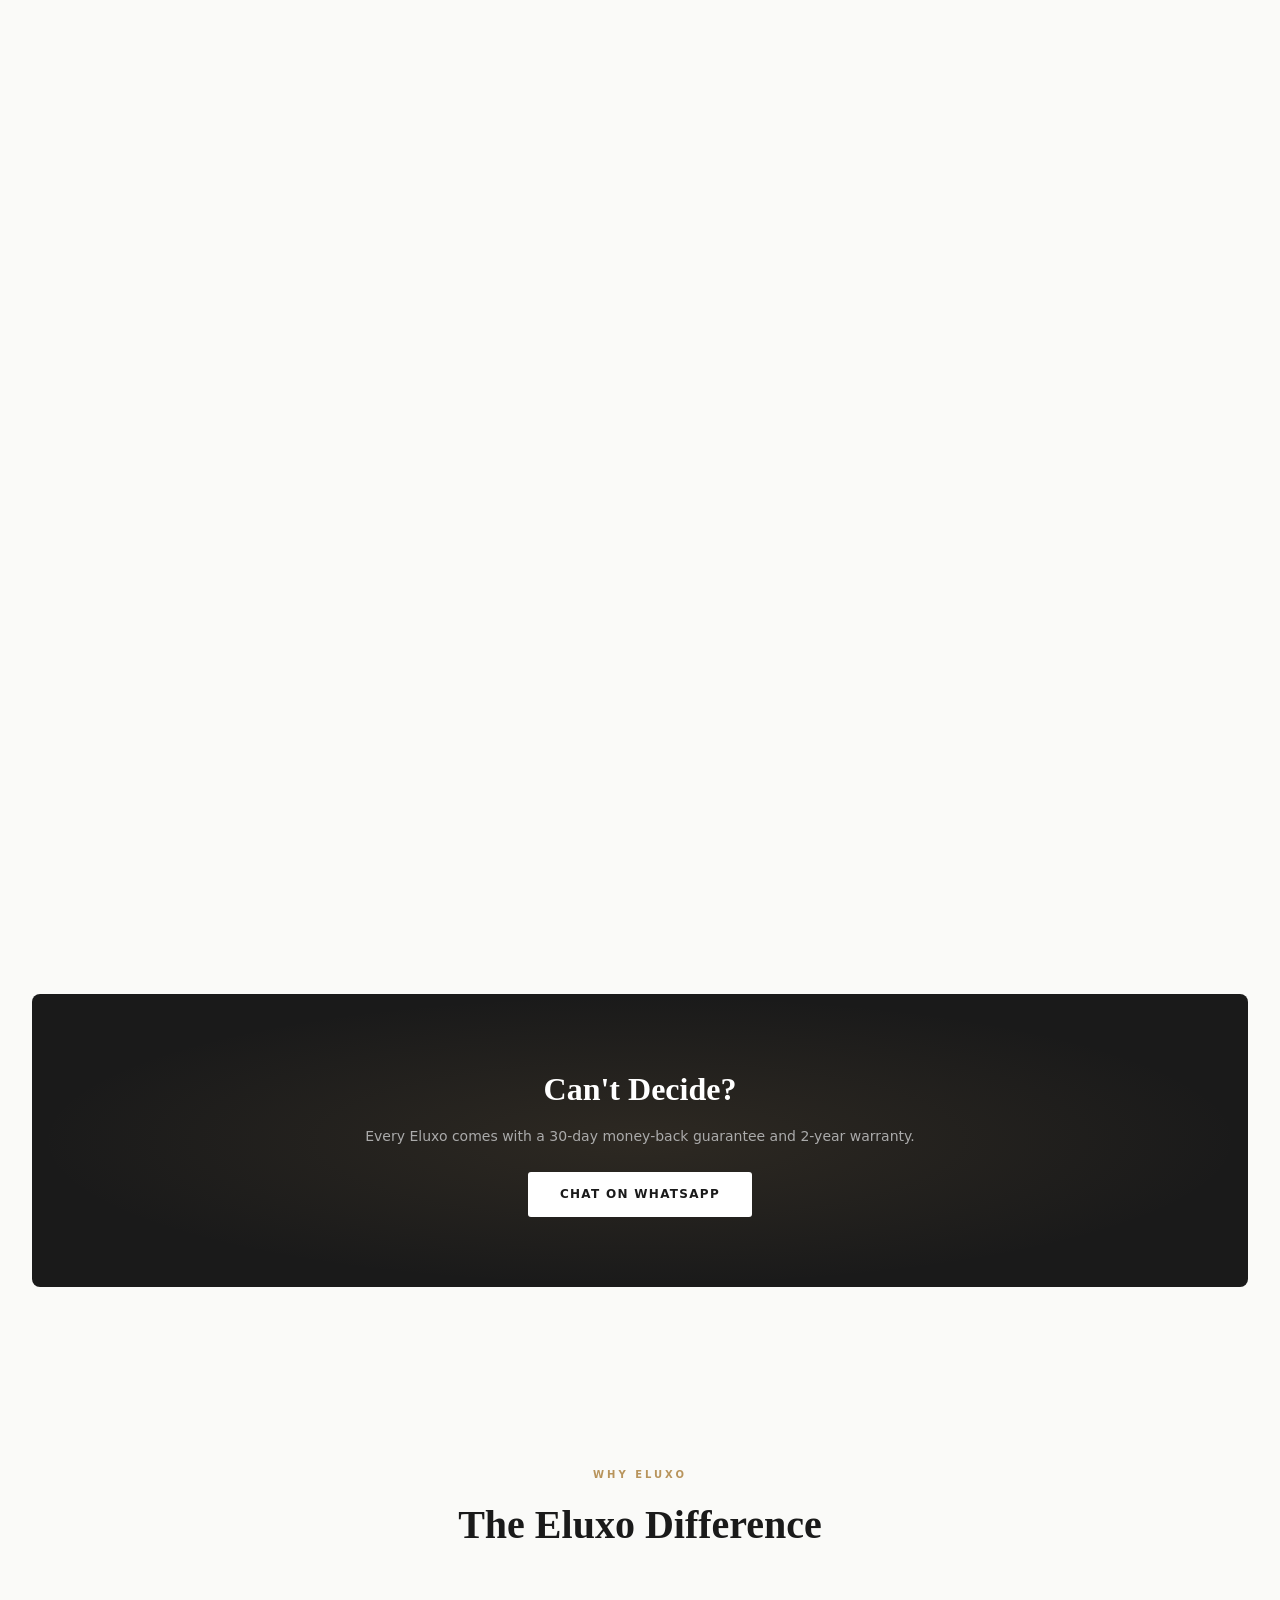
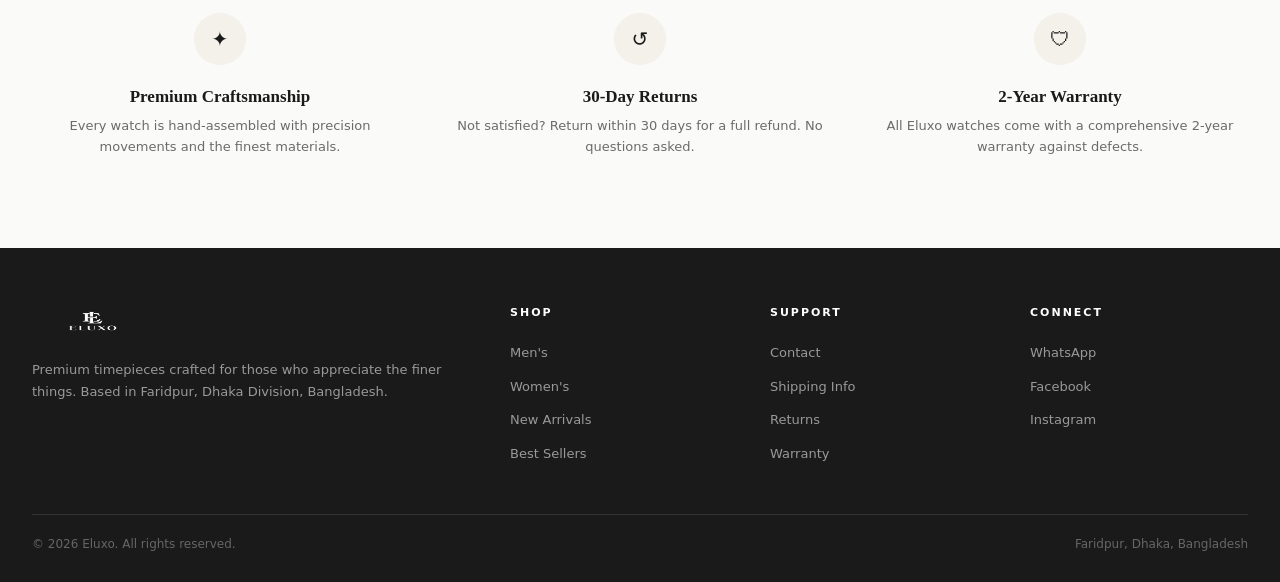
==== commit 53f1236d: "Update index.html" ====
--- a/index.html
+++ b/index.html
@@ -492,7 +492,7 @@
 // ═══════════════════════════════════════════
 // CONFIG — UPDATE THESE!
 // ═══════════════════════════════════════════
-const BUSINESS_PHONE = '8801XXXXXXXXX';  // Your WhatsApp: country code + number, no +
+const BUSINESS_PHONE = '8801980514652';  // Your WhatsApp: country code + number, no +
 const FB_PAGE_ID    = 'YOUR_FB_PAGE';    // Your Facebook Page username/ID
 
 // ═══════════════════════════════════════════
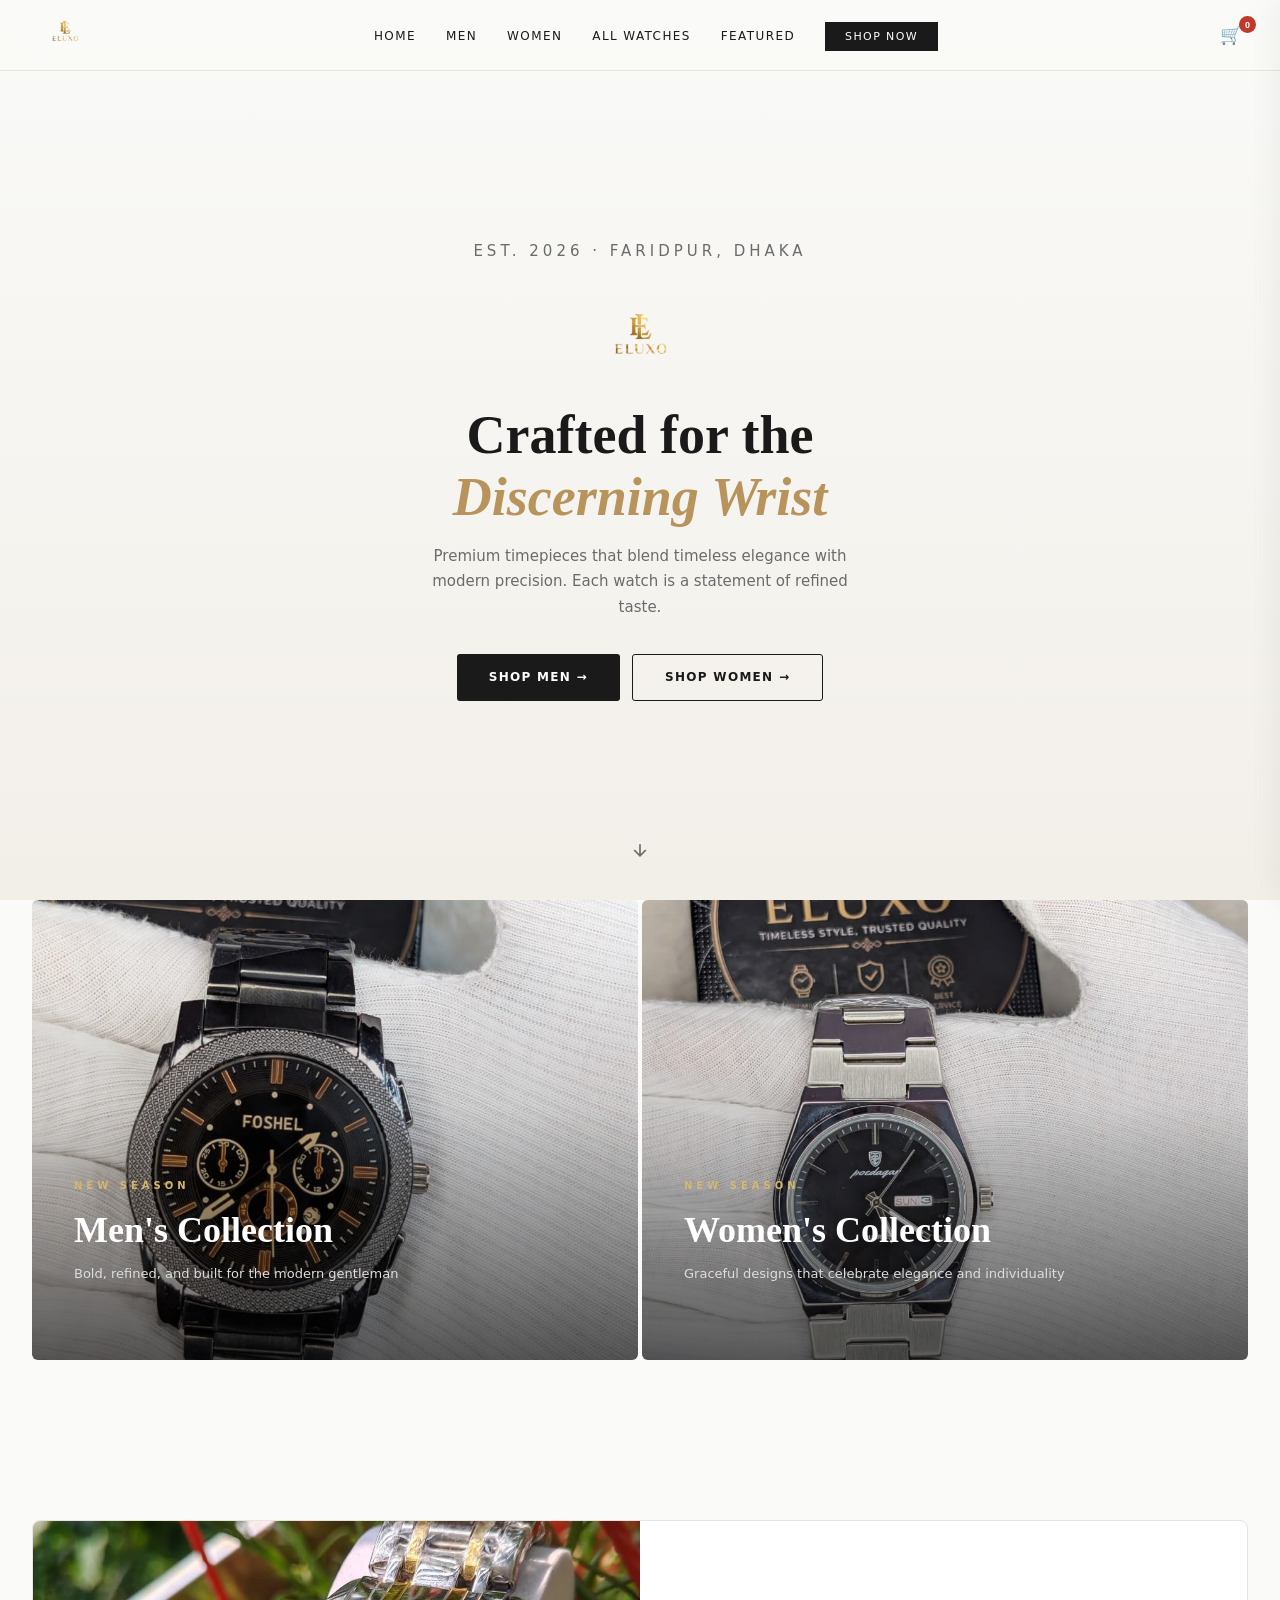
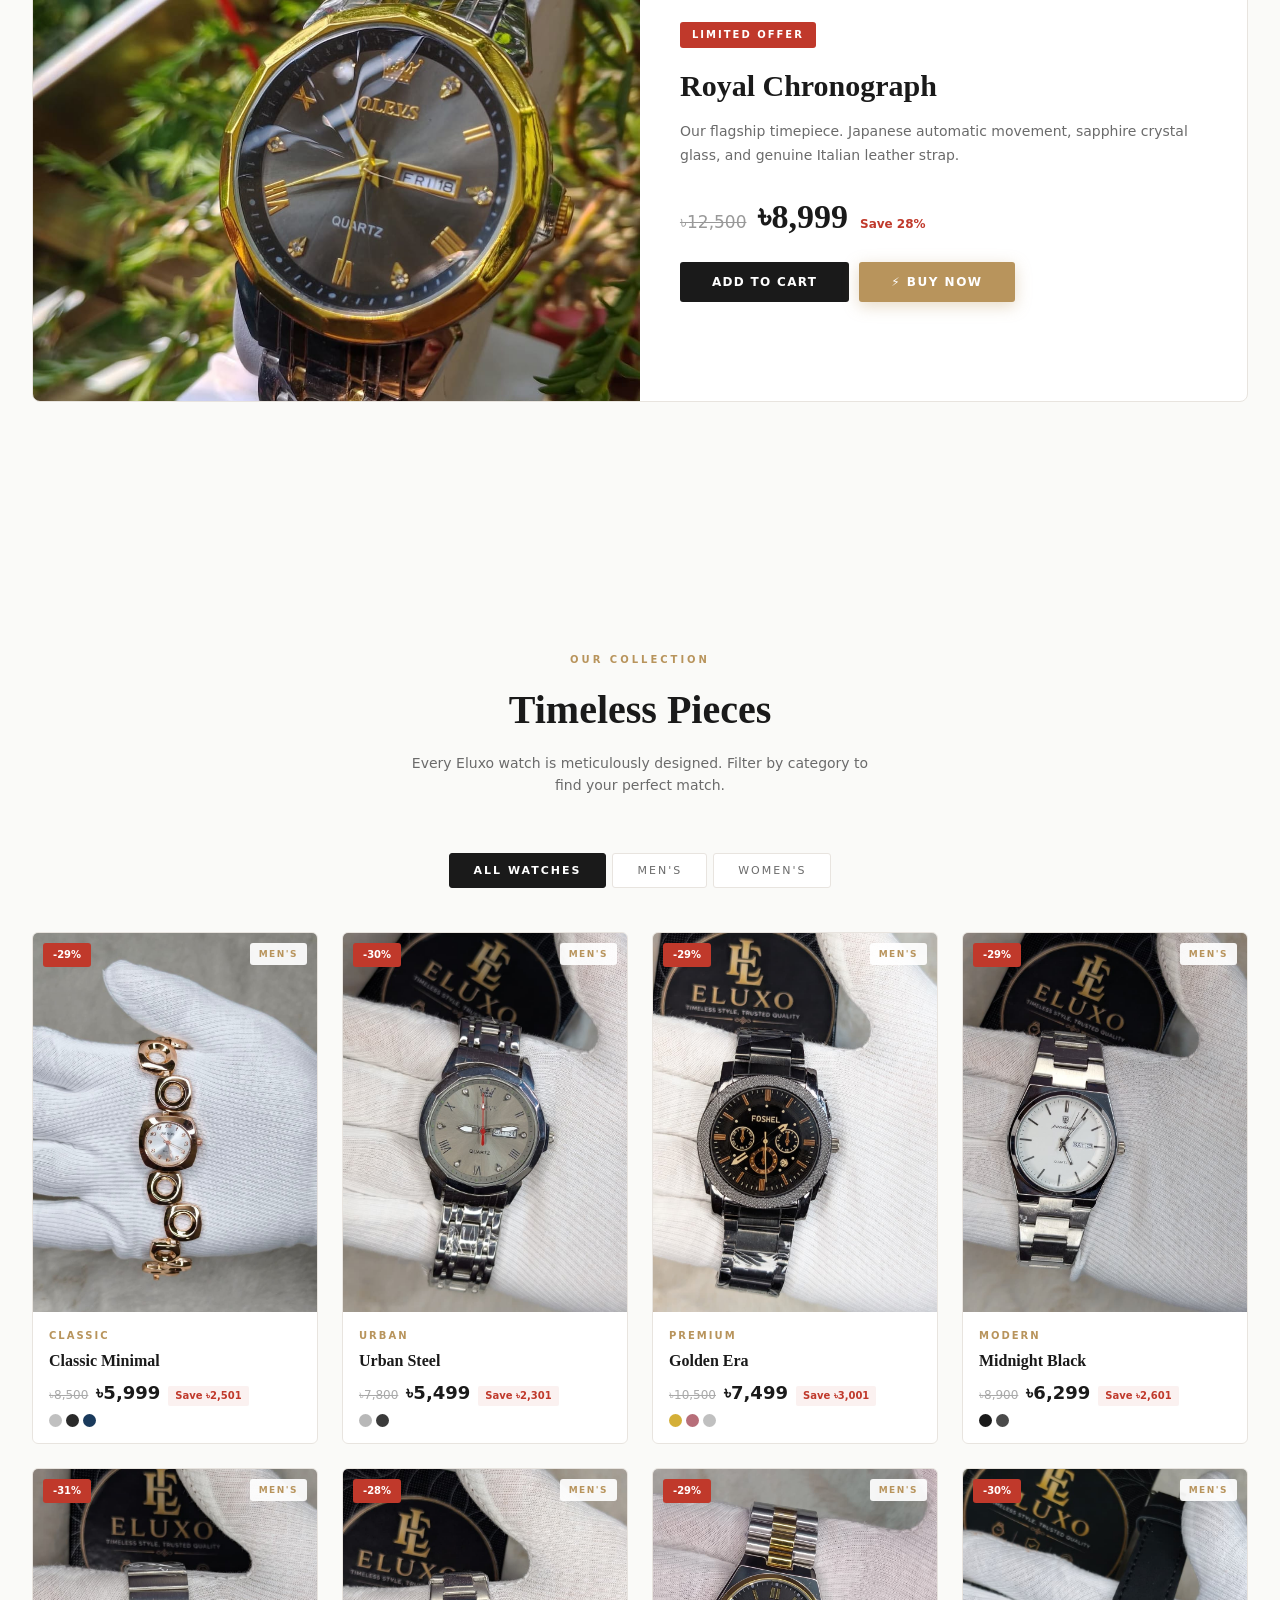
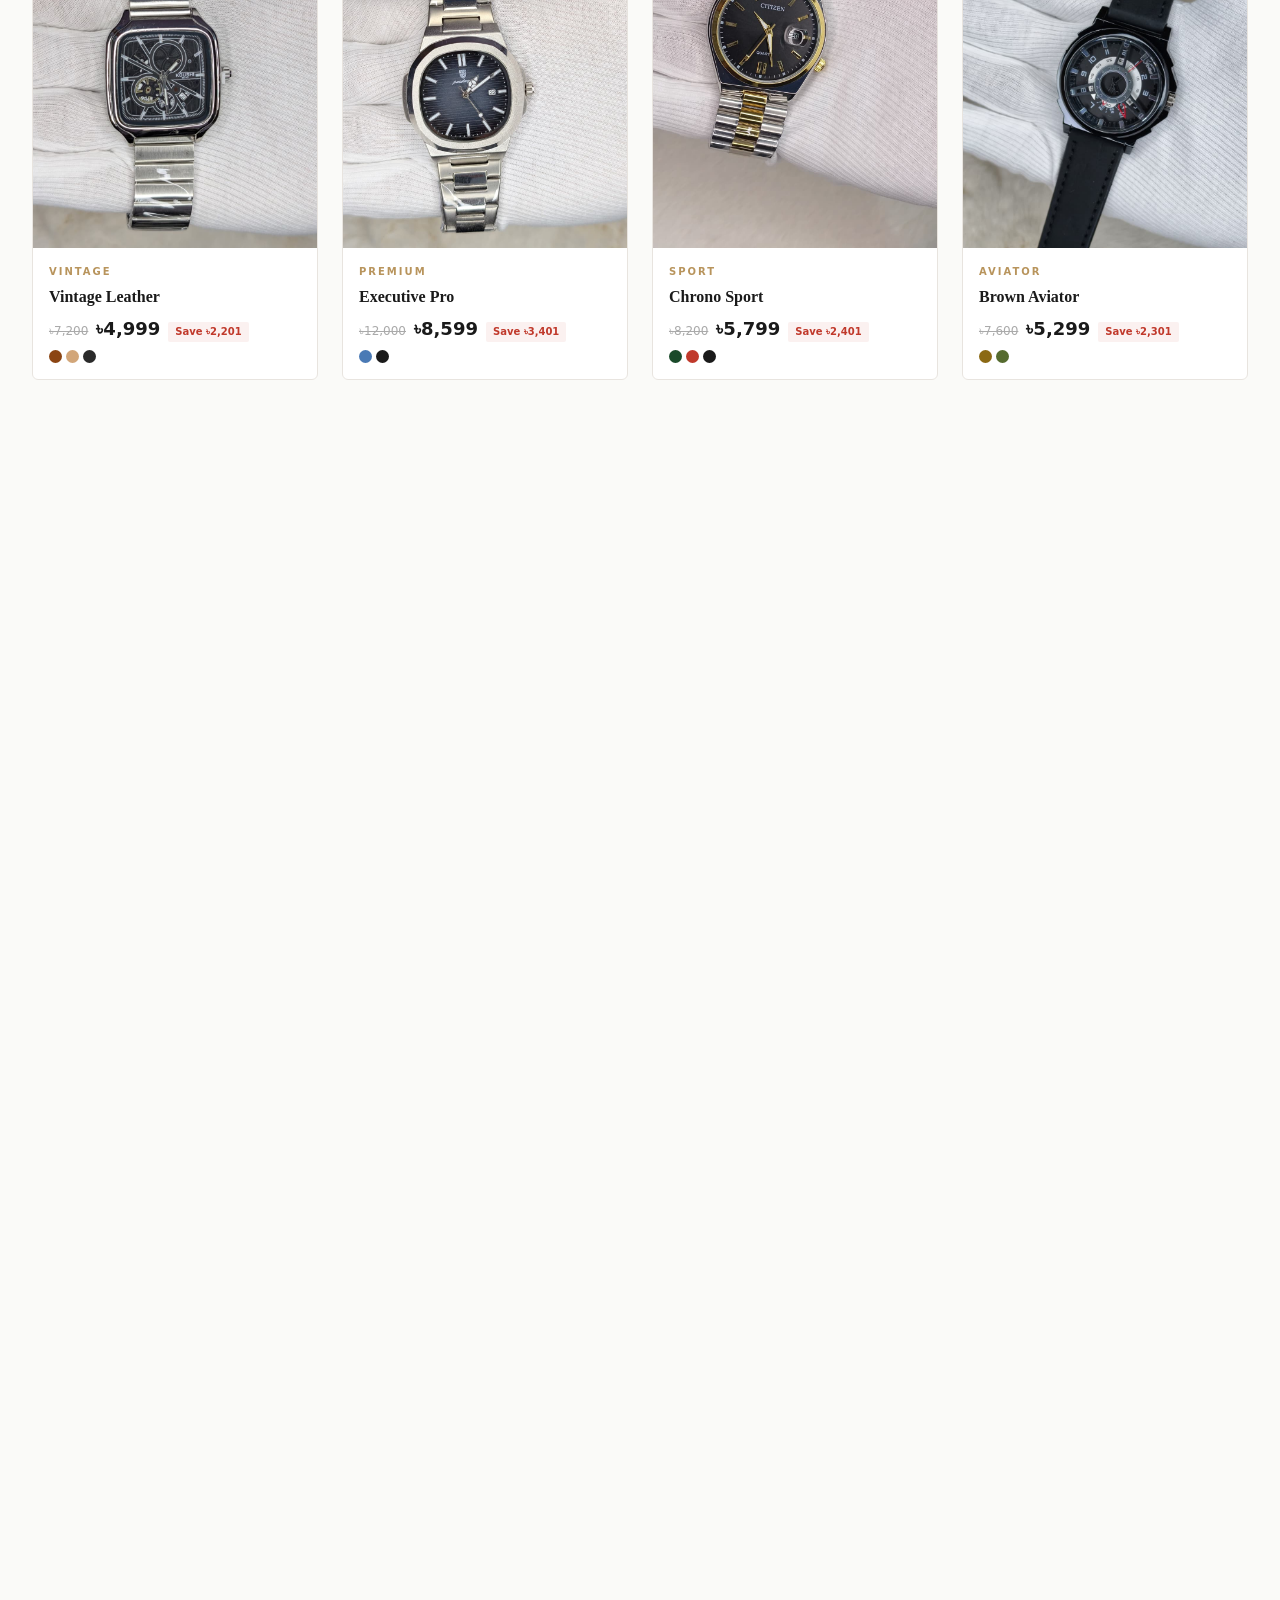
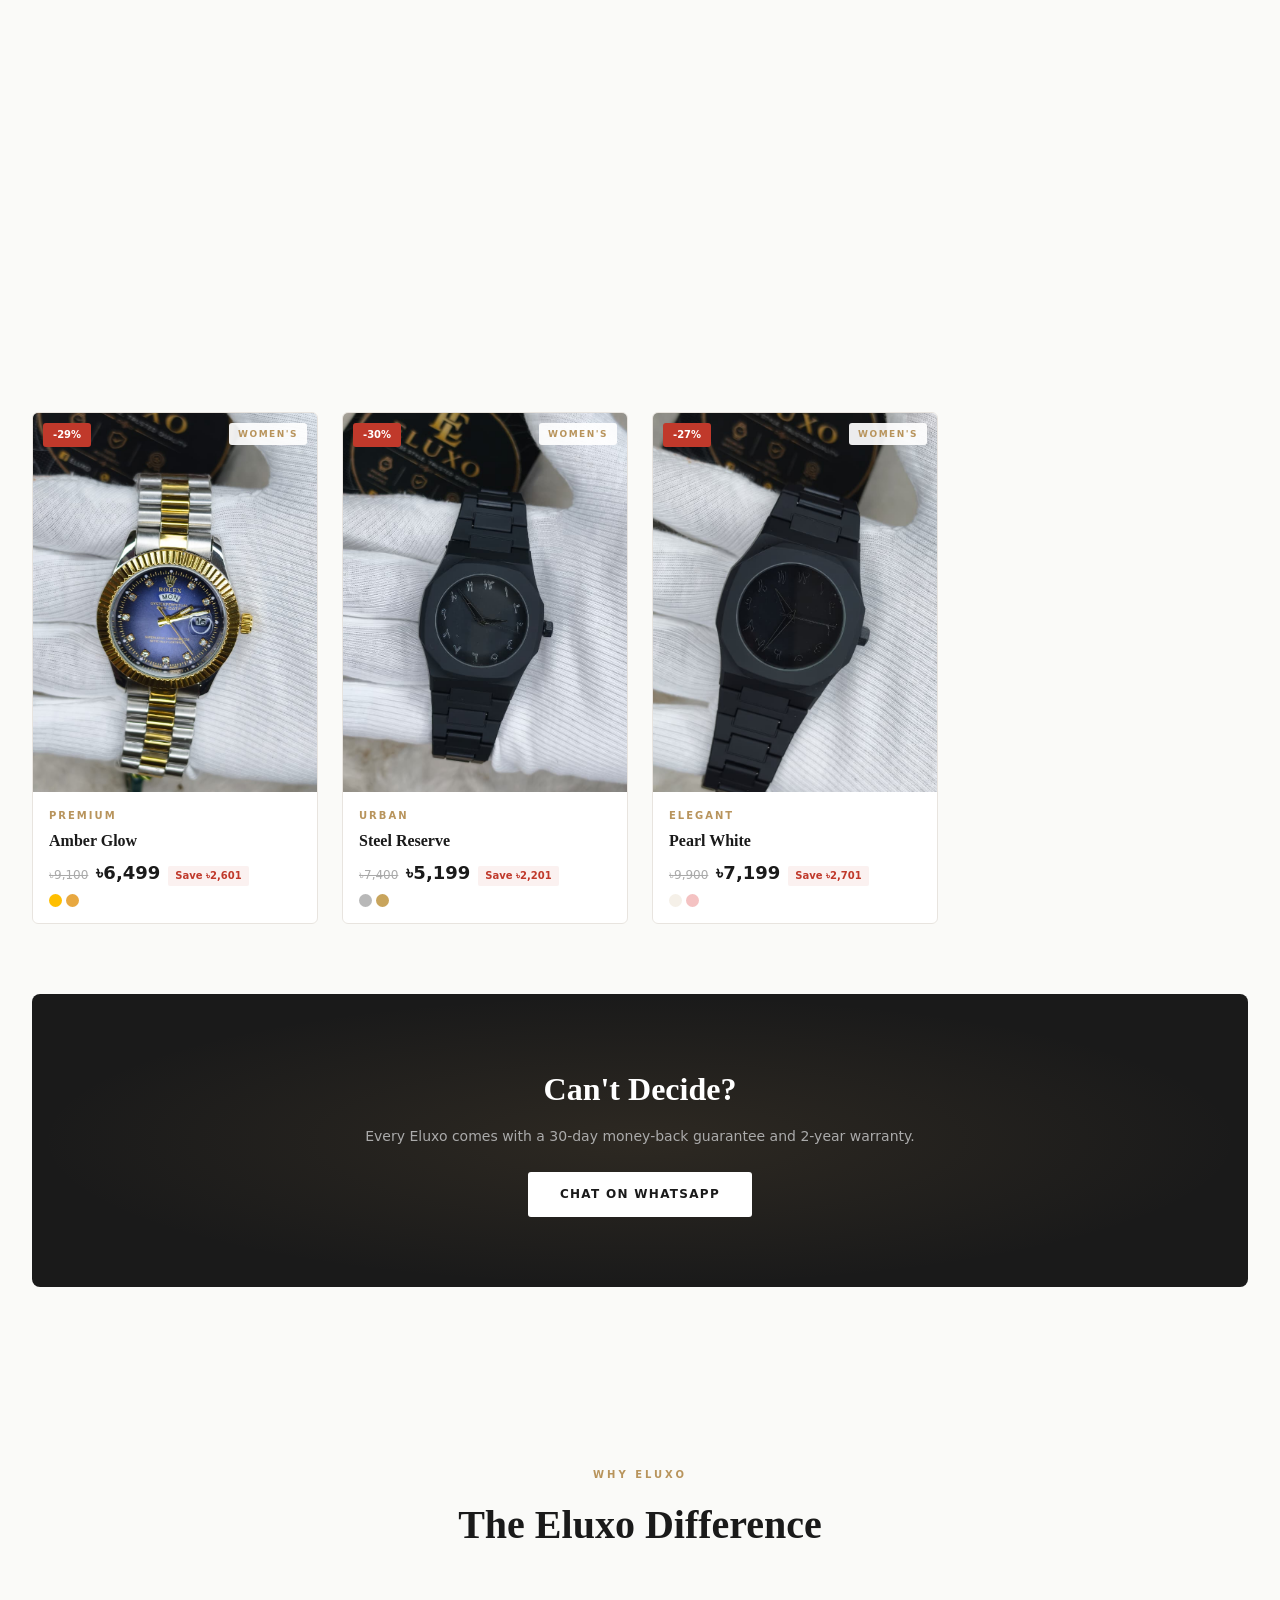
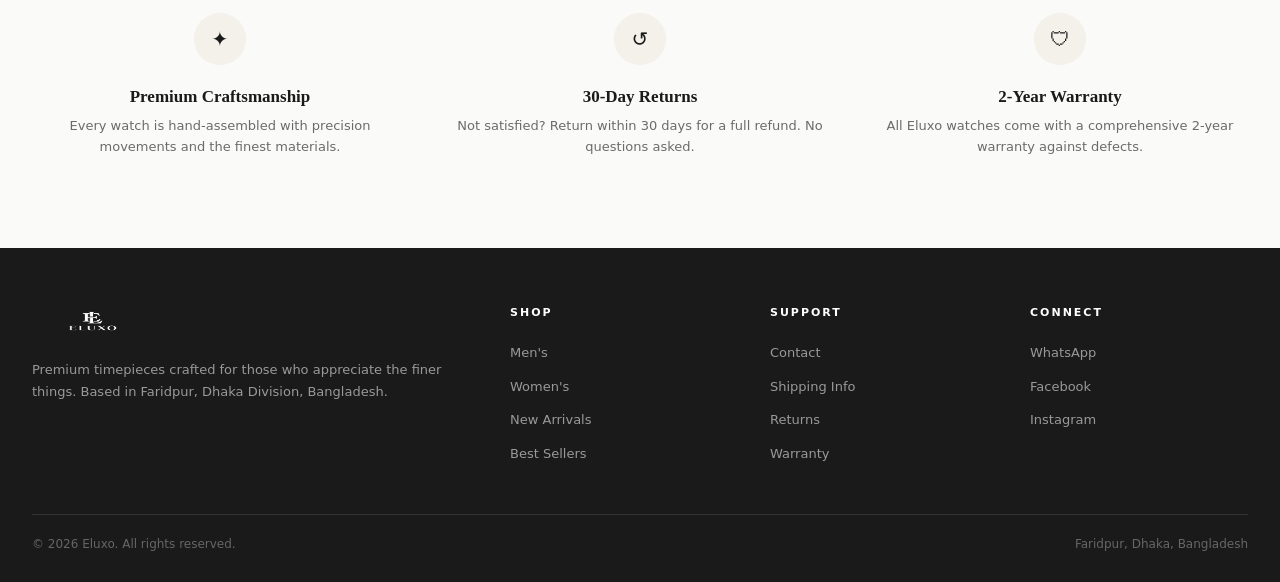
==== commit e092cdea: "Update index.html" ====
--- a/index.html
+++ b/index.html
@@ -5,68 +5,33 @@
     <meta name="viewport" content="width=device-width, initial-scale=1.0">
     <title>Eluxo — Premium Timepieces</title>
     <style>
-        /* ── FONT LOADING (no blocking) ── */
-        @font-face {
-            font-family: 'Playfair';
-            src: local('Playfair Display'), local('PlayfairDisplay');
-            font-display: swap;
+        @font-face{font-family:'Playfair';src:local('Playfair Display'),local('PlayfairDisplay');font-display:swap}
+        @font-face{font-family:'InterVar';src:local('Inter'),local('Inter Display');font-display:swap}
+
+        :root {
+            --bg:#fafaf8;--text:#1a1a1a;--text-light:#6b6b6b;--accent:#b8945c;
+            --accent-dark:#9a7a44;--accent-light:#d4b76e;--white:#fff;
+            --border:#e8e4df;--card-bg:#fff;--tag-bg:#f4f0ea;
+            --discount:#c0392b;--success:#27ae60;--surface-dark:#1a1a1a;
         }
-        @font-face {
-            font-family: 'InterVar';
-            src: local('Inter'), local('Inter Display');
-            font-display: swap;
-        }
-
-        :root {
-            --bg: #fafaf8;
-            --text: #1a1a1a;
-            --text-light: #6b6b6b;
-            --accent: #b8945c;
-            --accent-dark: #9a7a44;
-            --accent-light: #d4b76e;
-            --white: #ffffff;
-            --border: #e8e4df;
-            --card-bg: #ffffff;
-            --tag-bg: #f4f0ea;
-            --discount: #c0392b;
-            --success: #27ae60;
-            --surface-dark: #1a1a1a;
-        }
-
         *,*::before,*::after{margin:0;padding:0;box-sizing:border-box}
-
-        html{scroll-behavior:smooth; -webkit-tap-highlight-color:transparent}
-        body{
-            font-family:'InterVar','Inter','Segoe UI',system-ui,-apple-system,sans-serif;
-            background:var(--bg);color:var(--text);line-height:1.6;
-            -webkit-font-smoothing:antialiased;
-            -webkit-tap-highlight-color:transparent;
-            user-select:none;
-            overflow-x:hidden
-        }
-        /* Allow text selection only where needed */
-        p, h1, h2, h3, h4, h5, span, a, button{ user-select:text }
-        a, button, .product-card, .cat-card{ user-select:none }
-
-        /* prevent blue highlight on click */
-        img{ -webkit-tap-highlight-color:transparent; -webkit-user-select:none; user-select:none; -webkit-touch-callout:none }
-        a, button, div[onclick], .img-wrap{ -webkit-tap-highlight-color:transparent; outline:none!important }
-        a:focus, button:focus{ outline:none!important }
+        html{scroll-behavior:smooth;-webkit-tap-highlight-color:transparent}
+        body{font-family:'InterVar','Inter','Segoe UI',system-ui,-apple-system,sans-serif;background:var(--bg);color:var(--text);line-height:1.6;-webkit-font-smoothing:antialiased;-webkit-tap-highlight-color:transparent;overflow-x:hidden}
+        p,h1,h2,h3,h4,h5{user-select:text}a,button,.product-card,.cat-card{user-select:none}
+        img{-webkit-tap-highlight-color:transparent;-webkit-user-select:none;user-select:none;-webkit-touch-callout:none}
+        a,button,div[onclick],.img-wrap{-webkit-tap-highlight-color:transparent;outline:none!important}
+        a:focus,button:focus{outline:none!important}
 
         /* ── Nav ── */
         .nav{position:fixed;top:0;left:0;right:0;z-index:1000;background:rgba(250,250,248,0.88);backdrop-filter:blur(20px);-webkit-backdrop-filter:blur(20px);border-bottom:1px solid var(--border);will-change:box-shadow}
         .nav-inner{max-width:1280px;margin:0 auto;padding:0 32px;display:flex;align-items:center;justify-content:space-between;height:70px}
-        .nav-logo img{height:36px;width:auto}
-        .nav-links{display:flex;gap:30px;list-style:none;align-items:center}
+        .nav-logo img{height:36px;width:auto}.nav-links{display:flex;gap:30px;list-style:none;align-items:center}
         .nav-links a{text-decoration:none;color:var(--text);font-size:12px;font-weight:500;letter-spacing:1.4px;text-transform:uppercase;transition:color .2s}
-        .nav-links a:hover{color:var(--accent)}
-        .nav-cta{background:var(--text)!important;color:var(--white)!important;padding:8px 20px!important;font-size:11px!important}
-        .nav-cta:hover{background:var(--accent)!important}
+        .nav-links a:hover{color:var(--accent)}.nav-cta{background:var(--text)!important;color:var(--white)!important;padding:8px 20px!important;font-size:11px!important}.nav-cta:hover{background:var(--accent)!important}
         .cart-icon-btn{background:none;border:none;color:var(--text);cursor:pointer;position:relative;font-size:18px;padding:6px;display:flex;align-items:center}
         .cart-count{background:var(--discount);color:#fff;font-size:9px;font-weight:700;width:17px;height:17px;border-radius:50%;display:flex;align-items:center;justify-content:center;position:absolute;top:-2px;right:-8px}
         .mobile-toggle{display:none;background:none;border:none;cursor:pointer;padding:6px}
         .mobile-toggle span{display:block;width:22px;height:1.5px;background:var(--text);margin:5px 0}
-
         .mobile-menu{display:none;position:fixed;inset:0;background:var(--bg);z-index:999;padding:100px 32px;text-align:center}
         .mobile-menu.active{display:flex;flex-direction:column;align-items:center;justify-content:center;gap:26px}
         .mobile-menu a{text-decoration:none;color:var(--text);font-size:18px;font-weight:500;letter-spacing:1px;text-transform:uppercase}
@@ -74,31 +39,23 @@
 
         /* ── Hero ── */
         .hero{min-height:100vh;display:flex;align-items:center;justify-content:center;text-align:center;padding:120px 32px 80px;position:relative;background:linear-gradient(180deg,#fafaf8 0%,#f2efe9 100%)}
-        .hero-content{max-width:680px}
-        .hero-eyebrow{font-size:11px;letter-spacing:4px;text-transform:uppercase;color:var(--accent);font-weight:600;margin-bottom:18px}
+        .hero-content{max-width:680px}.hero-eyebrow{font-size:11px;letter-spacing:4px;text-transform:uppercase;color:var(--accent);font-weight:600;margin-bottom:18px}
         .hero-logo{margin-bottom:26px}.hero-logo img{height:72px;width:auto}
         .hero h1{font-family:'Playfair','Playfair Display','Georgia',serif;font-size:clamp(32px,5vw,54px);font-weight:600;line-height:1.15;color:var(--text);margin-bottom:16px}
         .hero h1 em{font-style:italic;color:var(--accent)}
         .hero p{font-size:15px;color:var(--text-light);max-width:460px;margin:0 auto 34px;line-height:1.7;font-weight:400}
         .hero-buttons{display:flex;gap:12px;justify-content:center;flex-wrap:wrap}
-
         .btn{display:inline-flex;align-items:center;gap:7px;padding:13px 32px;font-size:12px;font-weight:600;letter-spacing:1.3px;text-transform:uppercase;text-decoration:none;border-radius:3px;transition:all .25s;cursor:pointer;border:none;font-family:inherit}
         .btn-primary{background:var(--text);color:var(--white)}.btn-primary:hover{background:var(--accent)}
         .btn-outline{background:transparent;color:var(--text);border:1.5px solid var(--text)}.btn-outline:hover{border-color:var(--accent);color:var(--accent)}
         .btn-accent{background:var(--accent);color:#fff}.btn-accent:hover{background:var(--accent-dark)}
-        .btn-sm{padding:9px 20px;font-size:10px;letter-spacing:1px}
-        .btn-full{width:100%;justify-content:center;padding:14px}
-        .btn-whatsapp{background:#25D366!important;color:#fff!important}.btn-whatsapp:hover{background:#1da851!important}
-        .btn-messenger{background:#0084FF!important;color:#fff!important}.btn-messenger:hover{background:#006ed4!important}
+        .btn-sm{padding:9px 20px;font-size:10px;letter-spacing:1px}.btn-full{width:100%;justify-content:center;padding:14px}
 
         /* ── Shiny Buy Now ── */
         .btn-buy{position:relative;overflow:hidden;background:var(--accent);color:#fff;font-weight:700;letter-spacing:1.5px;box-shadow:0 4px 16px rgba(184,148,92,0.35)}
         .btn-buy::before{content:'';position:absolute;top:0;left:-75%;width:50%;height:100%;background:linear-gradient(90deg,transparent,rgba(255,255,255,0.35),transparent);transform:skewX(-25deg);animation:btnShine 2.5s infinite}
-        .btn-buy::after{content:'';position:absolute;inset:-2px;border-radius:5px;background:linear-gradient(135deg,var(--accent-light),var(--accent),var(--accent-dark),var(--accent-light));background-size:400% 400%;z-index:-1;animation:btnGlow 3s infinite;opacity:0}
         .btn-buy:hover{transform:translateY(-2px);box-shadow:0 8px 28px rgba(184,148,92,0.5);background:var(--accent-light)}
-        .btn-buy:hover::after{opacity:1}
         @keyframes btnShine{0%{left:-75%}100%{left:125%}}
-        @keyframes btnGlow{0%,100%{background-position:0% 50%}50%{background-position:100% 50%}}
 
         .hero-scroll{position:absolute;bottom:32px;left:50%;transform:translateX(-50%);animation:bounce 2s infinite}
         .hero-scroll svg{width:20px;height:20px;stroke:var(--text-light)}
@@ -115,10 +72,8 @@
         .cat-split{display:grid;grid-template-columns:1fr 1fr;gap:4px;margin-bottom:70px}
         .cat-card{position:relative;height:460px;overflow:hidden;cursor:pointer;display:flex;align-items:flex-end;padding:42px;text-decoration:none;border-radius:6px}
         .cat-card::before{content:'';position:absolute;inset:0;background:linear-gradient(to top,rgba(0,0,0,0.65) 0%,rgba(0,0,0,0.15) 55%,rgba(0,0,0,0.02) 100%);z-index:1;transition:opacity .5s}
-        .cat-card:hover::before{opacity:.88}
-        .cat-card img{position:absolute;inset:0;width:100%;height:100%;object-fit:cover;pointer-events:none;transition:transform .7s}
-        .cat-card:hover img{transform:scale(1.06)}
-        .cat-card .cat-label{position:relative;z-index:2;color:#fff}
+        .cat-card:hover::before{opacity:.88}.cat-card img{position:absolute;inset:0;width:100%;height:100%;object-fit:cover;pointer-events:none;transition:transform .7s}
+        .cat-card:hover img{transform:scale(1.06)}.cat-card .cat-label{position:relative;z-index:2;color:#fff}
         .cat-tag{font-size:10px;letter-spacing:4px;text-transform:uppercase;color:var(--accent-light);font-weight:700;margin-bottom:8px}
         .cat-title{font-family:'Playfair','Playfair Display','Georgia',serif;font-size:36px;font-weight:600;margin-bottom:4px}
         .cat-subtitle{font-size:13px;color:#ddd;font-weight:300}
@@ -128,8 +83,7 @@
         /* ── Filter ── */
         .filter-tabs{display:flex;justify-content:center;gap:6px;margin-bottom:44px;flex-wrap:wrap}
         .filter-tab{background:var(--white);color:var(--text-light);border:1px solid var(--border);padding:10px 24px;font-size:11px;font-weight:500;letter-spacing:2px;text-transform:uppercase;cursor:pointer;transition:all .25s;border-radius:3px;font-family:inherit}
-        .filter-tab:hover{border-color:var(--accent);color:var(--accent)}
-        .filter-tab.active{background:var(--text);color:#fff;border-color:var(--text);font-weight:600}
+        .filter-tab:hover{border-color:var(--accent);color:var(--accent)}.filter-tab.active{background:var(--text);color:#fff;border-color:var(--text);font-weight:600}
 
         /* ── Product Grid ── */
         .product-grid{display:grid;grid-template-columns:repeat(auto-fill,minmax(270px,1fr));gap:24px}
@@ -145,38 +99,30 @@
         .hover-add,.hover-buy{padding:8px 16px;font-size:10px;font-weight:600;letter-spacing:1px;text-transform:uppercase;border:none;cursor:pointer;border-radius:3px;white-space:nowrap;font-family:inherit;transition:all .2s}
         .hover-add{background:#fff;color:var(--text);box-shadow:0 2px 10px rgba(0,0,0,0.08)}.hover-add:hover{background:var(--text);color:#fff}
         .hover-buy{background:var(--accent);color:#fff;box-shadow:0 2px 10px rgba(184,148,92,0.3)}.hover-buy:hover{background:var(--accent-dark)}
-
-        .product-info{padding:16px;pointer-events:none}
-        .product-info .category{font-size:10px;letter-spacing:2px;text-transform:uppercase;color:var(--accent);font-weight:600;margin-bottom:4px}
+        .product-info{padding:16px;pointer-events:none}.product-info .category{font-size:10px;letter-spacing:2px;text-transform:uppercase;color:var(--accent);font-weight:600;margin-bottom:4px}
         .product-info h4{font-family:'Playfair','Playfair Display','Georgia',serif;font-size:16px;font-weight:600;margin-bottom:6px}
         .product-info .price-row{display:flex;align-items:baseline;gap:8px;flex-wrap:wrap}
-        .product-info .old{text-decoration:line-through;color:#aaa;font-size:12px}
-        .product-info .new{font-size:18px;font-weight:700}
+        .product-info .old{text-decoration:line-through;color:#aaa;font-size:12px}.product-info .new{font-size:18px;font-weight:700}
         .product-info .saved{font-size:10px;color:var(--discount);font-weight:600;background:rgba(192,57,43,0.07);padding:2px 7px;border-radius:2px}
-        .color-dots{display:flex;gap:4px;margin-top:6px}
-        .color-dot{width:13px;height:13px;border-radius:50%;border:2px solid transparent;transition:all .2s}
+        .color-dots{display:flex;gap:4px;margin-top:6px}.color-dot{width:13px;height:13px;border-radius:50%;border:2px solid transparent;transition:all .2s}
 
         /* ── Featured ── */
         .featured-banner{margin-bottom:70px;display:grid;grid-template-columns:1fr 1fr;gap:0;align-items:center;background:var(--white);border-radius:8px;overflow:hidden;border:1px solid var(--border)}
         .featured-banner img{width:100%;height:480px;object-fit:cover;pointer-events:none}
-        .featured-text{padding:44px 40px}
-        .featured-text .badge{display:inline-block;background:var(--discount);color:#fff;font-size:10px;font-weight:700;letter-spacing:2px;text-transform:uppercase;padding:5px 12px;border-radius:3px;margin-bottom:14px}
+        .featured-text{padding:44px 40px}.featured-text .badge{display:inline-block;background:var(--discount);color:#fff;font-size:10px;font-weight:700;letter-spacing:2px;text-transform:uppercase;padding:5px 12px;border-radius:3px;margin-bottom:14px}
         .featured-text h3{font-family:'Playfair','Playfair Display','Georgia',serif;font-size:30px;font-weight:600;margin-bottom:10px}
         .featured-text p{color:var(--text-light);margin-bottom:22px;font-size:14px;line-height:1.7}
         .price-stack{display:flex;align-items:baseline;gap:12px;margin-bottom:18px}
-        .price-old{text-decoration:line-through;color:#999;font-size:17px}
-        .price-new{font-size:34px;font-weight:700;font-family:'Playfair','Playfair Display','Georgia',serif}
-        .price-off{font-size:12px;color:var(--discount);font-weight:600}
-        .featured-btns{display:flex;gap:10px;flex-wrap:wrap}
-
-        /* ── Modal (Product Detail) ── */
+        .price-old{text-decoration:line-through;color:#999;font-size:17px}.price-new{font-size:34px;font-weight:700;font-family:'Playfair','Playfair Display','Georgia',serif}
+        .price-off{font-size:12px;color:var(--discount);font-weight:600}.featured-btns{display:flex;gap:10px;flex-wrap:wrap}
+
+        /* ── Product Detail Modal ── */
         .modal-overlay{position:fixed;inset:0;background:rgba(0,0,0,0.5);z-index:2000;display:flex;align-items:center;justify-content:center;padding:28px;opacity:0;pointer-events:none;transition:opacity .25s}
         .modal-overlay.active{opacity:1;pointer-events:all}
         .modal{background:var(--white);border-radius:8px;max-width:900px;width:100%;max-height:90vh;overflow-y:auto;position:relative;display:grid;grid-template-columns:1fr 1fr;box-shadow:0 20px 60px rgba(0,0,0,0.18);transform:translateY(12px);transition:transform .3s}
         .modal-overlay.active .modal{transform:translateY(0)}
         .modal-close{position:absolute;top:12px;right:12px;background:var(--text);color:#fff;border:none;width:30px;height:30px;border-radius:50%;font-size:14px;cursor:pointer;z-index:5;display:flex;align-items:center;justify-content:center;transition:background .2s}
-        .modal-close:hover{background:var(--discount)}
-        .modal-img{aspect-ratio:3/4;background:#f5f3ef;display:flex;align-items:center;justify-content:center}
+        .modal-close:hover{background:var(--discount)}.modal-img{aspect-ratio:3/4;background:#f5f3ef;display:flex;align-items:center;justify-content:center}
         .modal-img img{width:100%;height:100%;object-fit:cover;pointer-events:none}
         .modal-info{padding:32px 28px;display:flex;flex-direction:column}
         .modal-gender{font-size:9px;letter-spacing:3px;text-transform:uppercase;color:var(--accent);font-weight:700;margin-bottom:6px}
@@ -184,8 +130,7 @@
         .modal-cat{font-size:10px;letter-spacing:2px;color:var(--text-light);text-transform:uppercase;margin-bottom:12px}
         .modal-desc{color:var(--text-light);font-size:13px;line-height:1.8;margin-bottom:14px}
         .modal-price{display:flex;align-items:baseline;gap:10px;margin-bottom:4px}
-        .modal-price .old{text-decoration:line-through;color:#999;font-size:14px}
-        .modal-price .new{font-size:30px;font-weight:700;font-family:'Playfair','Playfair Display','Georgia',serif}
+        .modal-price .old{text-decoration:line-through;color:#999;font-size:14px}.modal-price .new{font-size:30px;font-weight:700;font-family:'Playfair','Playfair Display','Georgia',serif}
         .modal-price .off{font-size:11px;color:var(--discount);font-weight:600}
         .modal-stats{display:flex;gap:18px;margin:12px 0;padding:10px 0;border-top:1px solid var(--border);border-bottom:1px solid var(--border)}
         .modal-stat{text-align:center}.modal-stat .val{font-size:18px;font-weight:700}.modal-stat .lbl{font-size:9px;text-transform:uppercase;color:var(--text-light);letter-spacing:1px}
@@ -193,8 +138,7 @@
         .modal-colors{margin:10px 0}.modal-colors .color-label{font-size:10px;letter-spacing:2px;text-transform:uppercase;color:var(--text-light);margin-bottom:7px}
         .modal-colors .color-options{display:flex;gap:7px;flex-wrap:wrap}
         .color-option{padding:6px 14px;border:1px solid var(--border);background:var(--white);color:var(--text-light);font-size:10px;letter-spacing:1px;cursor:pointer;transition:all .2s;text-transform:uppercase;border-radius:3px;font-family:inherit}
-        .color-option:hover{border-color:var(--accent);color:var(--accent)}
-        .color-option.selected{border-color:var(--accent);background:var(--accent);color:#fff;font-weight:600}
+        .color-option:hover{border-color:var(--accent);color:var(--accent)}.color-option.selected{border-color:var(--accent);background:var(--accent);color:#fff;font-weight:600}
         .qty-row{display:flex;align-items:center;gap:12px;margin:14px 0}
         .qty-label{font-size:10px;letter-spacing:2px;text-transform:uppercase;color:var(--text-light)}
         .qty-selector{display:flex;align-items:center;border:1px solid var(--border);border-radius:3px}
@@ -203,25 +147,51 @@
         .qty-selector input{width:42px;text-align:center;background:transparent;border:none;border-left:1px solid var(--border);border-right:1px solid var(--border);color:var(--text);font-size:13px;font-weight:600;outline:none;font-family:inherit}
         .modal-btns{display:flex;flex-direction:column;gap:9px;margin-top:auto;padding-top:14px}
 
-        /* ── Order Modal ── */
-        .order-overlay{position:fixed;inset:0;background:rgba(0,0,0,0.5);z-index:2100;display:flex;align-items:center;justify-content:center;padding:28px;opacity:0;pointer-events:none;transition:opacity .25s}
-        .order-overlay.active{opacity:1;pointer-events:all}
-        .order-modal{background:var(--white);border-radius:10px;max-width:440px;width:100%;padding:32px 28px;text-align:center;position:relative;box-shadow:0 20px 60px rgba(0,0,0,0.18);transform:translateY(10px);transition:transform .3s}
-        .order-overlay.active .order-modal{transform:translateY(0)}
-        .order-modal .close-btn{position:absolute;top:12px;right:12px;background:none;border:none;font-size:20px;cursor:pointer;color:var(--text-light);width:30px;height:30px;display:flex;align-items:center;justify-content:center;border-radius:50%;transition:all .2s}
-        .order-modal .close-btn:hover{background:#f0f0f0;color:var(--discount)}
-        .order-modal .order-icon-wrap{display:flex;justify-content:center;gap:10px;margin-bottom:12px}
-        .order-modal .order-icon-wrap img{width:44px;height:44px;object-fit:contain}
-        .order-modal h3{font-family:'Playfair','Playfair Display','Georgia',serif;font-size:22px;margin-bottom:4px}
-        .order-modal .order-subtitle{color:var(--text-light);font-size:12px;margin-bottom:16px}
-        .order-summary{background:var(--tag-bg);padding:14px 16px;border-radius:6px;margin-bottom:18px;text-align:left;font-size:12px;line-height:1.8;border:1px solid var(--border)}
-        .order-summary strong{color:var(--accent)}
-        .order-summary .total-highlight{font-size:16px;color:var(--text);font-weight:700;display:block;margin-top:4px;padding-top:6px;border-top:1px solid var(--border)}
-        .order-btns{display:flex;flex-direction:column;gap:9px}
-        .order-btns .btn{font-size:11px;padding:13px;justify-content:center;border-radius:4px}
-        .order-btns .btn img{width:22px;height:22px;object-fit:contain;margin-right:6px}
-        .btn-wa{background:#25D366!important;color:#fff!important;font-weight:600}.btn-wa:hover{background:#1da851!important;transform:translateY(-2px)}
-        .btn-msg{background:#0084FF!important;color:#fff!important;font-weight:600}.btn-msg:hover{background:#006ed4!important;transform:translateY(-2px)}
+        /* ── CHECKOUT FORM ── */
+        .checkout-overlay{position:fixed;inset:0;background:rgba(0,0,0,0.5);z-index:2100;display:flex;align-items:center;justify-content:center;padding:28px;opacity:0;pointer-events:none;transition:opacity .25s}
+        .checkout-overlay.active{opacity:1;pointer-events:all}
+        .checkout-modal{background:var(--white);border-radius:10px;max-width:500px;width:100%;max-height:92vh;overflow-y:auto;position:relative;box-shadow:0 20px 60px rgba(0,0,0,0.18);transform:translateY(10px);transition:transform .3s;padding:0}
+        .checkout-overlay.active .checkout-modal{transform:translateY(0)}
+        .checkout-close{position:absolute;top:12px;right:12px;background:none;border:none;font-size:20px;cursor:pointer;color:var(--text-light);width:30px;height:30px;display:flex;align-items:center;justify-content:center;border-radius:50%;transition:all .2s;z-index:3}
+        .checkout-close:hover{background:#f0f0f0;color:var(--discount)}
+
+        /* Checkout Header */
+        .checkout-header{background:var(--text);color:#fff;padding:28px 28px 24px;text-align:center;border-radius:10px 10px 0 0}
+        .checkout-header .ch-icon{font-size:32px;margin-bottom:8px}
+        .checkout-header h3{font-family:'Playfair','Playfair Display','Georgia',serif;font-size:22px;margin-bottom:4px}
+        .checkout-header p{font-size:12px;color:#ccc}
+
+        /* Order Summary Block */
+        .checkout-summary{margin:16px 24px;padding:14px 16px;background:var(--tag-bg);border-radius:6px;border:1px solid var(--border);font-size:12px;line-height:1.8}
+        .checkout-summary strong{color:var(--accent)}
+        .checkout-summary .cs-total{font-size:15px;font-weight:700;color:var(--text);display:block;margin-top:4px;padding-top:6px;border-top:1px solid var(--border)}
+
+        /* Form */
+        .checkout-form{padding:8px 24px 24px}
+        .form-group{margin-bottom:14px}
+        .form-group label{display:block;font-size:10px;font-weight:600;letter-spacing:1.5px;text-transform:uppercase;color:var(--text-light);margin-bottom:6px}
+        .form-group label .required{color:var(--discount)}
+        .form-group input,.form-group textarea{width:100%;padding:12px 14px;border:1px solid var(--border);border-radius:4px;font-size:13px;font-family:inherit;color:var(--text);background:var(--bg);transition:border-color .2s;outline:none}
+        .form-group input:focus,.form-group textarea:focus{border-color:var(--accent);box-shadow:0 0 0 3px rgba(184,148,92,0.08)}
+        .form-group textarea{resize:vertical;min-height:70px}
+        .form-group input::placeholder,.form-group textarea::placeholder{color:#c0c0c0}
+        .form-row{display:grid;grid-template-columns:1fr 1fr;gap:12px}
+
+        /* Submit */
+        .checkout-submit{padding:0 24px 24px}
+        .checkout-submit .btn{width:100%;justify-content:center;font-size:13px;padding:15px}
+        .checkout-error{color:var(--discount);font-size:11px;text-align:center;margin-bottom:8px;display:none}
+
+        /* Success Modal */
+        .success-overlay{position:fixed;inset:0;background:rgba(0,0,0,0.55);z-index:2150;display:flex;align-items:center;justify-content:center;padding:28px;opacity:0;pointer-events:none;transition:opacity .25s}
+        .success-overlay.active{opacity:1;pointer-events:all}
+        .success-modal{background:var(--white);border-radius:10px;max-width:420px;width:100%;padding:36px 28px;text-align:center;position:relative;box-shadow:0 20px 60px rgba(0,0,0,0.18);transform:translateY(10px);transition:transform .3s}
+        .success-overlay.active .success-modal{transform:translateY(0)}
+        .success-modal .s-icon{font-size:56px;margin-bottom:12px;animation:popIn .4s ease}
+        .success-modal h3{font-family:'Playfair','Playfair Display','Georgia',serif;font-size:24px;margin-bottom:8px;color:var(--success)}
+        .success-modal p{font-size:13px;color:var(--text-light);line-height:1.7;margin-bottom:6px}
+        .success-modal .s-highlight{background:var(--tag-bg);padding:10px 14px;border-radius:6px;font-size:12px;color:var(--text);margin:12px 0;display:inline-block}
+        @keyframes popIn{0%{transform:scale(0)}60%{transform:scale(1.15)}100%{transform:scale(1)}}
 
         /* ── Cart Sidebar ── */
         .cart-overlay{position:fixed;inset:0;background:rgba(0,0,0,0.4);z-index:2200;opacity:0;pointer-events:none;transition:opacity .25s}
@@ -232,17 +202,14 @@
         .cart-header h3{font-family:'Playfair','Playfair Display','Georgia',serif;font-size:20px;font-weight:600}
         .cart-close{background:none;border:none;color:var(--text);font-size:20px;cursor:pointer;padding:4px}
         .cart-items{flex:1;overflow-y:auto;padding:14px 22px;-webkit-overflow-scrolling:touch}
-        .cart-empty{text-align:center;padding:50px 20px;color:var(--text-light)}
-        .cart-empty .icon{font-size:40px;margin-bottom:10px}
+        .cart-empty{text-align:center;padding:50px 20px;color:var(--text-light)}.cart-empty .icon{font-size:40px;margin-bottom:10px}
         .cart-item{display:flex;gap:12px;padding:12px 0;border-bottom:1px solid var(--border);align-items:flex-start}
         .cart-item-img{width:64px;height:80px;object-fit:cover;background:#f5f3ef;flex-shrink:0;border-radius:3px;pointer-events:none}
-        .cart-item-info{flex:1}
-        .cart-item-info h4{font-family:'Playfair','Playfair Display','Georgia',serif;font-size:14px;margin-bottom:2px}
-        .cart-item-info .variant{font-size:10px;color:var(--text-light);margin-bottom:3px}
-        .cart-item-info .price{font-weight:700;font-size:13px}
+        .cart-item-info{flex:1}.cart-item-info h4{font-family:'Playfair','Playfair Display','Georgia',serif;font-size:14px;margin-bottom:2px}
+        .cart-item-info .variant{font-size:10px;color:var(--text-light);margin-bottom:3px}.cart-item-info .price{font-weight:700;font-size:13px}
         .cart-item-qty{display:flex;align-items:center;border:1px solid var(--border);margin-top:5px;border-radius:3px;width:fit-content}
-        .cart-item-qty button{background:transparent;border:none;color:var(--text);width:26px;height:26px;font-size:12px;cursor:pointer;font-family:inherit}.cart-item-qty button:hover{background:var(--accent);color:#fff}
-        .cart-item-qty span{width:30px;text-align:center;font-size:11px;font-weight:600}
+        .cart-item-qty button{background:transparent;border:none;color:var(--text);width:26px;height:26px;font-size:12px;cursor:pointer;font-family:inherit}
+        .cart-item-qty button:hover{background:var(--accent);color:#fff}.cart-item-qty span{width:30px;text-align:center;font-size:11px;font-weight:600}
         .cart-item-remove{background:none;border:none;color:#ccc;cursor:pointer;font-size:15px;padding:4px}.cart-item-remove:hover{color:var(--discount)}
         .cart-footer{padding:16px 22px;border-top:1px solid var(--border)}
         .cart-total{display:flex;justify-content:space-between;font-size:15px;font-weight:700;margin-bottom:12px}
@@ -252,16 +219,13 @@
         /* ── CTA ── */
         .collection-banner{margin-top:70px;padding:70px 40px;background:var(--text);color:#fff;text-align:center;border-radius:8px;position:relative;overflow:hidden}
         .collection-banner::before{content:'';position:absolute;inset:0;background:radial-gradient(ellipse at center,rgba(184,148,92,0.12) 0%,transparent 70%)}
-        .collection-banner>*{position:relative;z-index:1}
-        .collection-banner h3{font-family:'Playfair','Playfair Display','Georgia',serif;font-size:32px;font-weight:600;margin-bottom:10px}
-        .collection-banner p{color:#aaa;font-size:14px;margin-bottom:24px}
-        .btn-light{background:var(--white);color:var(--text)}.btn-light:hover{background:var(--accent);color:#fff}
+        .collection-banner>*{position:relative;z-index:1}.collection-banner h3{font-family:'Playfair','Playfair Display','Georgia',serif;font-size:32px;font-weight:600;margin-bottom:10px}
+        .collection-banner p{color:#aaa;font-size:14px;margin-bottom:24px}.btn-light{background:var(--white);color:var(--text)}.btn-light:hover{background:var(--accent);color:#fff}
 
         /* ── Why Us ── */
         .features-grid{display:grid;grid-template-columns:repeat(3,1fr);gap:44px;text-align:center}
         .feature-icon{width:52px;height:52px;margin:0 auto 18px;background:var(--tag-bg);border-radius:50%;display:flex;align-items:center;justify-content:center;font-size:20px}
-        .feature h4{font-family:'Playfair','Playfair Display','Georgia',serif;font-size:17px;margin-bottom:6px}
-        .feature p{color:var(--text-light);font-size:13px}
+        .feature h4{font-family:'Playfair','Playfair Display','Georgia',serif;font-size:17px;margin-bottom:6px}.feature p{color:var(--text-light);font-size:13px}
 
         /* ── Footer ── */
         .footer{background:var(--text);color:#ccc;padding:56px 32px 28px}
@@ -278,27 +242,21 @@
         .toast.show{transform:translateY(0);opacity:1}
 
         /* ── Animations ── */
-        .fade-in{opacity:0;transform:translateY(16px);transition:opacity .55s ease,transform .55s ease}
-        .fade-in.visible{opacity:1;transform:translateY(0)}
-
-        /* ── Responsive ── */
+        .fade-in{opacity:0;transform:translateY(16px);transition:opacity .55s ease,transform .55s ease}.fade-in.visible{opacity:1;transform:translateY(0)}
+
         @media(max-width:900px){
-            .nav-links{display:none}.mobile-toggle{display:block}
-            .cat-split{grid-template-columns:1fr}.cat-card{height:320px}
+            .nav-links{display:none}.mobile-toggle{display:block}.cat-split{grid-template-columns:1fr}.cat-card{height:320px}
             .featured-banner{grid-template-columns:1fr}.featured-banner img{height:320px}
             .modal{grid-template-columns:1fr;max-height:95vh}.modal-img{aspect-ratio:1/1;max-height:360px}
-            .features-grid{grid-template-columns:1fr}
-            .footer-inner{grid-template-columns:1fr 1fr}
+            .features-grid{grid-template-columns:1fr}.footer-inner{grid-template-columns:1fr 1fr}
         }
         @media(max-width:600px){
             .hero{padding:100px 20px 60px}.section{padding:55px 18px}
             .product-grid{grid-template-columns:repeat(auto-fill,minmax(210px,1fr));gap:16px}
-            .footer-inner{grid-template-columns:1fr}
-            .featured-text{padding:24px 20px}
-            .modal-overlay,.order-overlay{padding:10px}.modal-info{padding:22px 16px}
-            .order-modal{padding:24px 18px}
-            .cart-sidebar{width:100%}
-            .cat-title{font-size:28px}
+            .footer-inner{grid-template-columns:1fr}.featured-text{padding:24px 20px}
+            .modal-overlay,.checkout-overlay,.success-overlay{padding:10px}.modal-info{padding:22px 16px}
+            .checkout-modal{padding:0}.checkout-header{padding:22px 20px 20px}.checkout-form,.checkout-submit,.checkout-summary{margin-left:16px;margin-right:16px;padding-left:0;padding-right:0}
+            .cart-sidebar{width:100%}.cat-title{font-size:28px}
         }
     </style>
 </head>
@@ -320,7 +278,6 @@
     </div>
 </nav>
 
-<!-- Mobile Menu -->
 <div class="mobile-menu" id="mobileMenu">
     <button class="mobile-close" id="mobileClose">&times;</button>
     <a href="#home">Home</a><a href="#men-cat">Men's</a><a href="#women-cat">Women's</a>
@@ -362,13 +319,12 @@
     <div class="featured-banner fade-in">
         <img src="images/watch-royal-chronograph.jpg" alt="Royal Chronograph" loading="lazy">
         <div class="featured-text">
-            <span class="badge">Limited Offer</span>
-            <h3>Royal Chronograph</h3>
+            <span class="badge">Limited Offer</span><h3>Royal Chronograph</h3>
             <p>Our flagship timepiece. Japanese automatic movement, sapphire crystal glass, and genuine Italian leather strap.</p>
             <div class="price-stack"><span class="price-old">৳12,500</span><span class="price-new">৳8,999</span><span class="price-off">Save 28%</span></div>
             <div class="featured-btns">
                 <button class="btn btn-primary" onclick="addToCart('royal-chrono','Black Leather',8999)">Add to Cart</button>
-                <button class="btn btn-buy" onclick="buyNow('royal-chrono','Black Leather',8999)">⚡ Buy Now</button>
+                <button class="btn btn-buy" onclick="openCheckout('royal-chrono','Black Leather',8999,1)">⚡ Buy Now</button>
             </div>
         </div>
     </div>
@@ -376,22 +332,14 @@
 
 <!-- All Products -->
 <section class="section" id="collection">
-    <div class="section-header fade-in">
-        <p class="section-eyebrow">Our Collection</p>
-        <h2 class="section-title">Timeless Pieces</h2>
-        <p class="section-subtitle">Every Eluxo watch is meticulously designed. Filter by category to find your perfect match.</p>
-    </div>
+    <div class="section-header fade-in"><p class="section-eyebrow">Our Collection</p><h2 class="section-title">Timeless Pieces</h2><p class="section-subtitle">Every Eluxo watch is meticulously designed. Filter by category to find your perfect match.</p></div>
     <div class="filter-tabs fade-in">
         <button class="filter-tab active" onclick="filterProducts('all')">All Watches</button>
         <button class="filter-tab" onclick="filterProducts('men')">Men's</button>
         <button class="filter-tab" onclick="filterProducts('women')">Women's</button>
     </div>
     <div class="product-grid" id="productGrid"></div>
-    <div class="collection-banner fade-in">
-        <h3>Can't Decide?</h3>
-        <p>Every Eluxo comes with a 30-day money-back guarantee and 2-year warranty.</p>
-        <a href="https://api.whatsapp.com/send?phone=8801XXXXXXXXX&text=I%20am%20interested%20in%20Eluxo%20watches" target="_blank" rel="noopener" class="btn btn-light">Chat on WhatsApp</a>
-    </div>
+    <div class="collection-banner fade-in"><h3>Can't Decide?</h3><p>Every Eluxo comes with a 30-day money-back guarantee and 2-year warranty.</p><a href="https://api.whatsapp.com/send?phone=8801XXXXXXXXX&text=I%20am%20interested%20in%20Eluxo%20watches" target="_blank" rel="noopener" class="btn btn-light">Chat on WhatsApp</a></div>
 </section>
 
 <!-- Why Us -->
@@ -421,55 +369,56 @@
         <button class="modal-close" onclick="closeModal()">✕</button>
         <div class="modal-img"><img id="modalImg" src="" alt=""></div>
         <div class="modal-info">
-            <p class="modal-gender" id="modalGender"></p>
-            <h2 id="modalName"></h2>
-            <p class="modal-cat" id="modalCat"></p>
+            <p class="modal-gender" id="modalGender"></p><h2 id="modalName"></h2><p class="modal-cat" id="modalCat"></p>
             <p class="modal-desc" id="modalDesc"></p>
             <div class="modal-price"><span class="old" id="modalOld"></span><span class="new" id="modalNew"></span><span class="off" id="modalOff"></span></div>
-            <div class="modal-stats">
-                <div class="modal-stat stock"><span class="val" id="modalStock"></span><span class="lbl">In Stock</span></div>
-                <div class="modal-stat sold"><span class="val" id="modalSold"></span><span class="lbl">Sold</span></div>
-            </div>
-            <div class="modal-colors" id="modalColorsWrap">
-                <p class="color-label">Available Colors</p>
-                <div class="color-options" id="modalColors"></div>
-            </div>
-            <div class="qty-row">
-                <span class="qty-label">Qty</span>
-                <div class="qty-selector">
-                    <button onclick="changeModalQty(-1)">−</button>
-                    <input type="number" id="modalQty" value="1" min="1" max="10" onchange="validateModalQty()">
-                    <button onclick="changeModalQty(1)">+</button>
-                </div>
-            </div>
+            <div class="modal-stats"><div class="modal-stat stock"><span class="val" id="modalStock"></span><span class="lbl">In Stock</span></div><div class="modal-stat sold"><span class="val" id="modalSold"></span><span class="lbl">Sold</span></div></div>
+            <div class="modal-colors" id="modalColorsWrap"><p class="color-label">Available Colors</p><div class="color-options" id="modalColors"></div></div>
+            <div class="qty-row"><span class="qty-label">Qty</span><div class="qty-selector"><button onclick="changeModalQty(-1)">−</button><input type="number" id="modalQty" value="1" min="1" max="10" onchange="validateModalQty()"><button onclick="changeModalQty(1)">+</button></div></div>
             <div class="modal-btns">
                 <button class="btn btn-primary btn-full" id="modalAddBtn" onclick="modalAddToCart()">Add to Cart — ৳<span id="modalBtnPrice">0</span></button>
-                <button class="btn btn-buy btn-full" onclick="modalBuyNow()">⚡ Buy Now</button>
+                <button class="btn btn-buy btn-full" onclick="modalGoCheckout()">⚡ Buy Now</button>
             </div>
         </div>
     </div>
 </div>
 
-<!-- Order Modal (Buy Now) -->
-<div class="order-overlay" id="orderOverlay">
-    <div class="order-modal">
-        <button class="close-btn" onclick="closeOrderModal()">✕</button>
-        <div class="order-icon-wrap">
-            <img src="images/icons8-whatsapp.gif" alt="WhatsApp" width="44" height="44">
-            <img src="images/icons8-facebook-messenger.gif" alt="Messenger" width="44" height="44">
+<!-- ├── CHECKOUT FORM ── -->
+<div class="checkout-overlay" id="checkoutOverlay">
+    <div class="checkout-modal">
+        <button class="checkout-close" onclick="closeCheckout()">✕</button>
+        <div class="checkout-header">
+            <div class="ch-icon">📦</div>
+            <h3>Complete Your Order</h3>
+            <p>Fill in your details &mdash; we'll call to confirm</p>
         </div>
-        <h3>Complete Your Order</h3>
-        <p class="order-subtitle">Choose your preferred platform to place the order</p>
-        <div class="order-summary" id="orderSummary"></div>
-        <div class="order-btns">
-            <a class="btn btn-wa" id="whatsappLink" target="_blank" rel="noopener">
-                <img src="images/icons8-whatsapp.gif" alt="" width="22" height="22"> Order via WhatsApp
-            </a>
-            <a class="btn btn-msg" id="messengerLink" target="_blank" rel="noopener">
-                <img src="images/icons8-facebook-messenger.gif" alt="" width="22" height="22"> Order via Messenger
-            </a>
-            <button class="btn btn-outline btn-full" onclick="closeOrderModal()" style="margin-top:2px">Cancel</button>
+        <div class="checkout-summary" id="checkoutSummary"></div>
+        <div class="checkout-form">
+            <div class="form-group"><label>Full Name <span class="required">*</span></label><input type="text" id="coName" placeholder="Enter your full name" required></div>
+            <div class="form-row">
+                <div class="form-group"><label>Phone Number <span class="required">*</span></label><input type="tel" id="coPhone" placeholder="01XXXXXXXXX" required></div>
+                <div class="form-group"><label>Alternative Phone</label><input type="tel" id="coPhone2" placeholder="Optional"></div>
+            </div>
+            <div class="form-group"><label>Delivery Address <span class="required">*</span></label><textarea id="coAddress" placeholder="House, Road, Area, City" required></textarea></div>
+            <div class="form-group"><label>Any Note?</label><input type="text" id="coNote" placeholder="e.g. gift wrap, special request"></div>
         </div>
+        <div class="checkout-submit">
+            <div class="checkout-error" id="checkoutError">Please fill in all required fields.</div>
+            <button class="btn btn-buy" onclick="submitOrder()">📱 Place Order &mdash; ৳<span id="coTotal">0</span></button>
+            <p style="text-align:center;font-size:10px;color:var(--text-light);margin-top:10px">Your info is safe. We'll call you to confirm within 30 minutes.</p>
+        </div>
+    </div>
+</div>
+
+<!-- ├── SUCCESS MODAL ── -->
+<div class="success-overlay" id="successOverlay">
+    <div class="success-modal">
+        <div class="s-icon">✅</div>
+        <h3>Order Placed!</h3>
+        <p>আপনার অর্ডারটি সফলভাবে পাঠানো হয়েছে।</p>
+        <p style="font-size:12px">আমরা খুব শীঘ্রই আপনার সাথে যোগাযোগ করব।</p>
+        <div class="s-highlight" id="successMsg"></div>
+        <button class="btn btn-primary btn-full" onclick="closeSuccess()" style="margin-top:14px">Continue Shopping</button>
     </div>
 </div>
 
@@ -480,7 +429,7 @@
     <div class="cart-items" id="cartItems"></div>
     <div class="cart-footer" id="cartFooter">
         <div class="cart-total"><span>Total</span><span class="total-price">৳<span id="cartTotal">0</span></span></div>
-        <button class="btn btn-buy" onclick="cartBuyNow()">⚡ Buy All via WhatsApp</button>
+        <button class="btn btn-buy" onclick="cartGoCheckout()">⚡ Proceed to Checkout</button>
         <button class="btn btn-outline btn-full" onclick="closeCart()">Continue Shopping</button>
     </div>
 </div>
@@ -489,17 +438,16 @@
 <div class="toast" id="toast"></div>
 
 <script>
-// ═══════════════════════════════════════════
-// CONFIG — UPDATE THESE!
-// ═══════════════════════════════════════════
-const BUSINESS_PHONE = '8801980514652';  // Your WhatsApp: country code + number, no +
-const FB_PAGE_ID    = 'YOUR_FB_PAGE';    // Your Facebook Page username/ID
-
-// ═══════════════════════════════════════════
+// ══════════════════════════════════════
+// CONFIG
+// ══════════════════════════════════════
+const BUSINESS_PHONE = '8801980514652';  // ← YOUR WHATSAPP NUMBER
+const FB_PAGE_ID    = 'YOUR_FB_PAGE';    // ← YOUR FB PAGE
+
+// ══════════════════════════════════════
 // PRODUCT DATA
-// ═══════════════════════════════════════════
+// ══════════════════════════════════════
 const products = [
-    // ── MEN'S ──
     {id:"classic-minimal",name:"Classic Minimal",gender:"men",originalPrice:8500,price:5999,discount:29,image:"images/watch-01.jpeg",category:"Classic",stock:23,sold:147,colors:[{name:"Silver Steel",hex:"#c0c0c0"},{name:"Matte Black",hex:"#2a2a2a"},{name:"Navy Blue",hex:"#1a3a5c"}],desc:"A timeless minimalist design with a stainless steel case, clean dial, and genuine leather strap. Perfect for everyday elegance."},
     {id:"urban-steel",name:"Urban Steel",gender:"men",originalPrice:7800,price:5499,discount:30,image:"images/watch-03.jpeg",category:"Urban",stock:17,sold:89,colors:[{name:"Brushed Steel",hex:"#b8b8b8"},{name:"Gunmetal",hex:"#3a3a3a"}],desc:"Modern urban design with a brushed steel finish. Features a date window and water resistance up to 50 meters."},
     {id:"golden-era",name:"Golden Era",gender:"men",originalPrice:10500,price:7499,discount:29,image:"images/watch-04.jpeg",category:"Premium",stock:9,sold:203,colors:[{name:"Gold",hex:"#d4af37"},{name:"Rose Gold",hex:"#b76e79"},{name:"Silver",hex:"#c0c0c0"}],desc:"A luxurious gold-accented masterpiece. Features a precision Japanese movement and sapphire-coated crystal."},
@@ -513,7 +461,6 @@
     {id:"navy-commander",name:"Navy Commander",gender:"men",originalPrice:8600,price:5999,discount:30,image:"images/watch-20.jpeg",category:"Aviator",stock:11,sold:72,colors:[{name:"Navy Blue",hex:"#1a3a5c"},{name:"Black",hex:"#1a1a1a"}],desc:"Command attention with this navy-themed aviator watch. Robust build, precise quartz."},
     {id:"crimson-bold",name:"Crimson Bold",gender:"men",originalPrice:8300,price:5899,discount:29,image:"images/watch-21.jpeg",category:"Sport",stock:16,sold:54,colors:[{name:"Crimson Red",hex:"#8b0000"},{name:"Burgundy",hex:"#4a0010"}],desc:"Make a bold statement with this crimson-accented sports watch for the adventurous."},
     {id:"matte-phantom",name:"Matte Phantom",gender:"men",originalPrice:9400,price:6699,discount:29,image:"images/watch-23.jpeg",category:"Modern",stock:13,sold:101,colors:[{name:"Matte Black",hex:"#1a1a1a"},{name:"Matte Gray",hex:"#4a4a4a"}],desc:"A phantom-like matte finish exuding mystery and sophistication. Minimal design, maximum impact."},
-    // ── WOMEN'S ──
     {id:"silver-heritage",name:"Silver Heritage",gender:"women",originalPrice:9200,price:6799,discount:26,image:"images/watch-02.jpeg",category:"Heritage",stock:12,sold:91,colors:[{name:"Silver",hex:"#c0c0c0"},{name:"Gold",hex:"#d4af37"},{name:"Rose Gold",hex:"#b76e79"}],desc:"Inspired by vintage elegance. Delicate silver-tone bracelet with mother-of-pearl dial."},
     {id:"rose-gold-luxe",name:"Rose Gold Luxe",gender:"women",originalPrice:11500,price:8299,discount:28,image:"images/watch-06.jpeg",category:"Premium",stock:5,sold:189,colors:[{name:"Rose Gold",hex:"#b76e79"},{name:"Champagne Gold",hex:"#f0c05a"}],desc:"The epitome of feminine luxury. Stunning rose gold finish with textured dial and crystal bezel."},
     {id:"sapphire-edge",name:"Sapphire Edge",gender:"women",originalPrice:9800,price:6999,discount:29,image:"images/watch-08.jpeg",category:"Modern",stock:10,sold:76,colors:[{name:"Sapphire Blue",hex:"#0f52ba"},{name:"Lavender",hex:"#967bb6"},{name:"Blush Pink",hex:"#de5d83"}],desc:"A striking sapphire-inspired design. Modern elegance with a comfortable mesh bracelet."},
@@ -530,10 +477,11 @@
 
 function findProduct(id){return id==='royal-chrono'?royalChrono:products.find(p=>p.id===id);}
 
-// ═══════════════════════════════════════════
+// ══════════════════════════════════════
 // CART
-// ═══════════════════════════════════════════
+// ══════════════════════════════════════
 let cart=[], currentModalProduct=null, currentModalColor=null;
+let checkoutItems = null; // holds checkout data: {items, total, isCart}
 
 function addToCart(pid,color,price,qty=1){
     const ex=cart.find(i=>i.productId===pid&&i.color===color);
@@ -558,41 +506,110 @@
 }
 function openCart(){document.getElementById('cartOverlay').classList.add('active');document.getElementById('cartSidebar').classList.add('active');document.body.style.overflow='hidden'}
 function closeCart(){document.getElementById('cartOverlay').classList.remove('active');document.getElementById('cartSidebar').classList.remove('active');document.body.style.overflow=''}
-function cartBuyNow(){
+
+// ══════════════════════════════════════
+// CHECKOUT SYSTEM
+// ══════════════════════════════════════
+function openCheckout(pid,color,price,qty){
+    const p=findProduct(pid);if(!p)return;
+    checkoutItems = {items:[{name:p.name,color:color,qty:qty,price:price,subtotal:price*qty}],total:price*qty,isCart:false};
+    renderCheckout();
+    document.getElementById('checkoutOverlay').classList.add('active');document.body.style.overflow='hidden';
+}
+
+function cartGoCheckout(){
     if(!cart.length){showToast('Cart is empty!');return}
-    const items=cart.map(i=>'• '+i.name+' ('+i.color+') x'+i.qty+' — ৳'+(i.price*i.qty).toLocaleString()).join('\n');
+    const items=cart.map(i=>({name:i.name,color:i.color,qty:i.qty,price:i.price,subtotal:i.price*i.qty}));
     const total=cart.reduce((s,i)=>s+(i.price*i.qty),0);
-    openOrderModal(items,total);
-}
-
-// ═══════════════════════════════════════════
-// BUY NOW → WHATSAPP / MESSENGER
-// ═══════════════════════════════════════════
-function buyNow(pid,color,price,qty=1){
-    const p=findProduct(pid);if(!p)return;
-    openOrderModal('• '+p.name+' ('+color+') x'+qty+' — ৳'+(price*qty).toLocaleString(),price*qty);
-}
-function modalBuyNow(){
+    checkoutItems={items,total,isCart:true};
+    closeCart();
+    renderCheckout();
+    document.getElementById('checkoutOverlay').classList.add('active');document.body.style.overflow='hidden';
+}
+
+function modalGoCheckout(){
     if(!currentModalProduct)return;
     const q=parseInt(document.getElementById('modalQty').value)||1;
     const c=currentModalColor?currentModalColor.name:currentModalProduct.colors[0].name;
-    buyNow(currentModalProduct.id,c,currentModalProduct.price,q);
     closeModal();
-}
-function openOrderModal(summary,total){
-    document.getElementById('orderSummary').innerHTML='<strong>Order Details</strong><br>'+summary.replace(/\n/g,'<br>')+'<span class="total-highlight">Total: ৳'+total.toLocaleString()+'</span>';
-    const m='Hello Eluxo!%0AI want to order:%0A%0A'+summary.replace(/\n/g,'%0A')+'%0A%0ATotal: ৳'+total.toLocaleString()+'%0A%0APlease confirm.';
-    // WhatsApp: use api.whatsapp.com which opens the app directly on mobile
-    document.getElementById('whatsappLink').href='https://api.whatsapp.com/send?phone='+BUSINESS_PHONE+'&text='+m;
-    // Messenger: use fb.com/msg/ which deep-links into the Messenger app
-    document.getElementById('messengerLink').href='https://fb.com/msg/'+FB_PAGE_ID;
-    document.getElementById('orderOverlay').classList.add('active');document.body.style.overflow='hidden';
-}
-function closeOrderModal(){document.getElementById('orderOverlay').classList.remove('active');document.body.style.overflow=''}
-
-// ═══════════════════════════════════════════
+    openCheckout(currentModalProduct.id,c,currentModalProduct.price,q);
+}
+
+function renderCheckout(){
+    if(!checkoutItems)return;
+    const items=checkoutItems.items;
+    let html='<strong>Order Summary</strong><br>';
+    items.forEach(i=>{html+='• '+i.name+' ('+i.color+') ×'+i.qty+' — ৳'+i.subtotal.toLocaleString()+'<br>';});
+    html+='<span class="cs-total">Total: ৳'+checkoutItems.total.toLocaleString()+'</span>';
+    document.getElementById('checkoutSummary').innerHTML=html;
+    document.getElementById('coTotal').textContent=checkoutItems.total.toLocaleString();
+    document.getElementById('checkoutError').style.display='none';
+}
+
+function closeCheckout(){
+    document.getElementById('checkoutOverlay').classList.remove('active');
+    document.body.style.overflow='';
+    // clear form
+    document.getElementById('coName').value='';
+    document.getElementById('coPhone').value='';
+    document.getElementById('coPhone2').value='';
+    document.getElementById('coAddress').value='';
+    document.getElementById('coNote').value='';
+}
+
+function submitOrder(){
+    const name=document.getElementById('coName').value.trim();
+    const phone=document.getElementById('coPhone').value.trim();
+    const phone2=document.getElementById('coPhone2').value.trim();
+    const address=document.getElementById('coAddress').value.trim();
+    const note=document.getElementById('coNote').value.trim();
+
+    if(!name||!phone||!address){
+        document.getElementById('checkoutError').style.display='block';
+        return;
+    }
+    document.getElementById('checkoutError').style.display='none';
+
+    if(!checkoutItems)return;
+
+    // Build WhatsApp message
+    let msg = '🕐 *NEW ORDER — ELUXO*%0A%0A';
+    msg += '*Customer Info:*%0A';
+    msg += '👤 Name: '+name+'%0A';
+    msg += '📞 Phone: '+phone+(phone2?'%0A📞 Alt: '+phone2:'')+'%0A';
+    msg += '📍 Address: '+address+'%0A';
+    if(note) msg += '📝 Note: '+note+'%0A';
+    msg += '%0A*Order Details:*%0A';
+    checkoutItems.items.forEach(i=>{
+        msg += '• '+i.name+' ('+i.color+') ×'+i.qty+' — ৳'+i.subtotal.toLocaleString()+'%0A';
+    });
+    msg += '%0A💰 *Total: ৳'+checkoutItems.total.toLocaleString()+'*%0A';
+    msg += '%0A_Please call to confirm._';
+
+    // Send via WhatsApp
+    const waUrl = 'https://api.whatsapp.com/send?phone='+BUSINESS_PHONE+'&text='+msg;
+    window.open(waUrl, '_blank');
+
+    // Show success
+    closeCheckout();
+    document.getElementById('successMsg').textContent = 'Order: '+checkoutItems.items.map(i=>i.name).join(', ')+' | Total: ৳'+checkoutItems.total.toLocaleString();
+    document.getElementById('successOverlay').classList.add('active');
+}
+
+function closeSuccess(){
+    document.getElementById('successOverlay').classList.remove('active');
+    document.body.style.overflow='';
+    // Clear cart if it was a cart checkout
+    if(checkoutItems && checkoutItems.isCart){
+        cart=[];
+        updateCartUI();
+    }
+    checkoutItems=null;
+}
+
+// ══════════════════════════════════════
 // PRODUCT DETAIL MODAL
-// ═══════════════════════════════════════════
+// ══════════════════════════════════════
 function openDetail(id){
     const p=findProduct(id);if(!p)return;
     currentModalProduct=p;currentModalColor=p.colors[0];
@@ -619,9 +636,9 @@
 function updateModalBtnPrice(){const q=parseInt(document.getElementById('modalQty').value)||1;const pr=currentModalProduct?currentModalProduct.price:0;document.getElementById('modalBtnPrice').textContent=(pr*q).toLocaleString()}
 function modalAddToCart(){if(!currentModalProduct)return;const q=parseInt(document.getElementById('modalQty').value)||1;const c=currentModalColor?currentModalColor.name:currentModalProduct.colors[0].name;addToCart(currentModalProduct.id,c,currentModalProduct.price,q);closeModal()}
 
-// ═══════════════════════════════════════════
+// ══════════════════════════════════════
 // RENDER PRODUCTS
-// ═══════════════════════════════════════════
+// ══════════════════════════════════════
 const grid=document.getElementById('productGrid');
 function renderProducts(filter='all'){
     grid.innerHTML='';
@@ -630,7 +647,7 @@
         const c=document.createElement('div');
         c.className='product-card fade-in';
         c.style.transitionDelay=(i*30)+'ms';
-        c.innerHTML='<div class="img-wrap" onclick="openDetail(\''+p.id+'\')"><img src="'+p.image+'" alt="'+p.name+'" loading="lazy"><span class="discount-badge">-'+p.discount+'%</span><span class="gender-badge">'+(p.gender==='men'?"Men's":"Women's")+'</span><div class="hover-btns"><button class="hover-add" onclick="event.stopPropagation();addToCart(\''+p.id+'\',\''+p.colors[0].name+'\','+p.price+')">Add to Cart</button><button class="hover-buy" onclick="event.stopPropagation();buyNow(\''+p.id+'\',\''+p.colors[0].name+'\','+p.price+')">Buy Now</button></div></div><div class="product-info" onclick="openDetail(\''+p.id+'\')"><p class="category">'+p.category+'</p><h4>'+p.name+'</h4><div class="price-row"><span class="old">৳'+p.originalPrice.toLocaleString()+'</span><span class="new">৳'+p.price.toLocaleString()+'</span><span class="saved">Save ৳'+(p.originalPrice-p.price).toLocaleString()+'</span></div><div class="color-dots">'+p.colors.map(c=>'<span class="color-dot" style="background:'+c.hex+'" title="'+c.name+'"></span>').join('')+'</div></div>';
+        c.innerHTML='<div class="img-wrap" onclick="openDetail(\''+p.id+'\')"><img src="'+p.image+'" alt="'+p.name+'" loading="lazy"><span class="discount-badge">-'+p.discount+'%</span><span class="gender-badge">'+(p.gender==='men'?"Men's":"Women's")+'</span><div class="hover-btns"><button class="hover-add" onclick="event.stopPropagation();addToCart(\''+p.id+'\',\''+p.colors[0].name+'\','+p.price+')">Add to Cart</button><button class="hover-buy" onclick="event.stopPropagation();openCheckout(\''+p.id+'\',\''+p.colors[0].name+'\','+p.price+',1)">Buy Now</button></div></div><div class="product-info" onclick="openDetail(\''+p.id+'\')"><p class="category">'+p.category+'</p><h4>'+p.name+'</h4><div class="price-row"><span class="old">৳'+p.originalPrice.toLocaleString()+'</span><span class="new">৳'+p.price.toLocaleString()+'</span><span class="saved">Save ৳'+(p.originalPrice-p.price).toLocaleString()+'</span></div><div class="color-dots">'+p.colors.map(c=>'<span class="color-dot" style="background:'+c.hex+'" title="'+c.name+'"></span>').join('')+'</div></div>';
         grid.appendChild(c);
     });
     document.querySelectorAll('.product-card.fade-in').forEach(el=>observer.observe(el));
@@ -641,33 +658,29 @@
     renderProducts(filter);
 }
 
-// ═══════════════════════════════════════════
+// ══════════════════════════════════════
 // UTILS
-// ═══════════════════════════════════════════
+// ══════════════════════════════════════
 function showToast(msg){const t=document.getElementById('toast');t.textContent=msg;t.classList.add('show');setTimeout(function(){t.classList.remove('show')},2400)}
 
 const observer=new IntersectionObserver(function(entries){entries.forEach(function(e){if(e.isIntersecting)e.target.classList.add('visible')})},{threshold:0.06,rootMargin:'0px 0px -25px 0px'});
 document.querySelectorAll('.fade-in').forEach(function(el){observer.observe(el)});
 
-// Mobile menu
 document.getElementById('mobileToggle').addEventListener('click',function(){document.getElementById('mobileMenu').classList.add('active')});
 document.getElementById('mobileClose').addEventListener('click',function(){document.getElementById('mobileMenu').classList.remove('active')});
 document.querySelectorAll('#mobileMenu a:not([onclick])').forEach(function(a){a.addEventListener('click',function(){document.getElementById('mobileMenu').classList.remove('active')})});
 
-// Nav shadow
 window.addEventListener('scroll',function(){document.getElementById('nav').style.boxShadow=window.scrollY>30?'0 1px 18px rgba(0,0,0,0.05)':'none'},{passive:true});
 
-// Overlay click-to-close
 document.getElementById('modalOverlay').addEventListener('click',function(e){if(e.target===this)closeModal()});
-document.getElementById('orderOverlay').addEventListener('click',function(e){if(e.target===this)closeOrderModal()});
-
-// ESC key
-document.addEventListener('keydown',function(e){if(e.key==='Escape'){closeModal();closeOrderModal();closeCart()}});
-
-// INIT
+document.getElementById('checkoutOverlay').addEventListener('click',function(e){if(e.target===this)closeCheckout()});
+document.getElementById('successOverlay').addEventListener('click',function(e){if(e.target===this)closeSuccess()});
+
+document.addEventListener('keydown',function(e){if(e.key==='Escape'){closeModal();closeCheckout();closeSuccess();closeCart()}});
+
 renderProducts();
 updateCartUI();
 </script>
-<script>(function(){function c(){var b=a.contentDocument||a.contentWindow.document;if(b){var d=b.createElement('script');d.innerHTML="window.__CF$cv$params={r:'a1a08c9d989e5807',t:'MTc4Mzg2NDU2NQ=='};var a=document.createElement('script');a.src='/cdn-cgi/challenge-platform/scripts/jsd/main.js';document.getElementsByTagName('head')[0].appendChild(a);";b.getElementsByTagName('head')[0].appendChild(d)}}if(document.body){var a=document.createElement('iframe');a.height=1;a.width=1;a.style.position='absolute';a.style.top=0;a.style.left=0;a.style.border='none';a.style.visibility='hidden';document.body.appendChild(a);if('loading'!==document.readyState)c();else if(window.addEventListener)document.addEventListener('DOMContentLoaded',c);else{var e=document.onreadystatechange||function(){};document.onreadystatechange=function(b){e(b);'loading'!==document.readyState&&(document.onreadystatechange=e,c())}}}})();</script><script defer src="https://static.cloudflareinsights.com/beacon.min.js/v4513226cdae34746b4dedf0b4dfa099e1781791509496" integrity="sha512-ZE9pZaUXND66v380QUtch/5sE9tPFh2zg45pR2PB0CVkCtOREv2AJKkSidISWkysEuQ0EH8faUU5du78bx87UQ==" data-cf-beacon='{"version":"2024.11.0","token":"1954b47c125f43f8b4338b3c4f804e4f","server_timing":{"name":{"cfCacheStatus":true,"cfEdge":true,"cfExtPri":true,"cfL4":true,"cfOrigin":true,"cfSpeedBrain":true},"location_startswith":null}}' crossorigin="anonymous"></script>
-</body>
+<script defer src="https://static.cloudflareinsights.com/beacon.min.js/v4513226cdae34746b4dedf0b4dfa099e1781791509496" integrity="sha512-ZE9pZaUXND66v380QUtch/5sE9tPFh2zg45pR2PB0CVkCtOREv2AJKkSidISWkysEuQ0EH8faUU5du78bx87UQ==" data-cf-beacon='{"version":"2024.11.0","token":"1954b47c125f43f8b4338b3c4f804e4f","server_timing":{"name":{"cfCacheStatus":true,"cfEdge":true,"cfExtPri":true,"cfL4":true,"cfOrigin":true,"cfSpeedBrain":true},"location_startswith":null}}' crossorigin="anonymous"></script>
+<script>(function(){function c(){var b=a.contentDocument||a.contentWindow.document;if(b){var d=b.createElement('script');d.innerHTML="window.__CF$cv$params={r:'a1a0b1ffe82888f7',t:'MTc4Mzg2NjA5Ng=='};var a=document.createElement('script');a.src='/cdn-cgi/challenge-platform/scripts/jsd/main.js';document.getElementsByTagName('head')[0].appendChild(a);";b.getElementsByTagName('head')[0].appendChild(d)}}if(document.body){var a=document.createElement('iframe');a.height=1;a.width=1;a.style.position='absolute';a.style.top=0;a.style.left=0;a.style.border='none';a.style.visibility='hidden';document.body.appendChild(a);if('loading'!==document.readyState)c();else if(window.addEventListener)document.addEventListener('DOMContentLoaded',c);else{var e=document.onreadystatechange||function(){};document.onreadystatechange=function(b){e(b);'loading'!==document.readyState&&(document.onreadystatechange=e,c())}}}})();</script></body>
 </html>
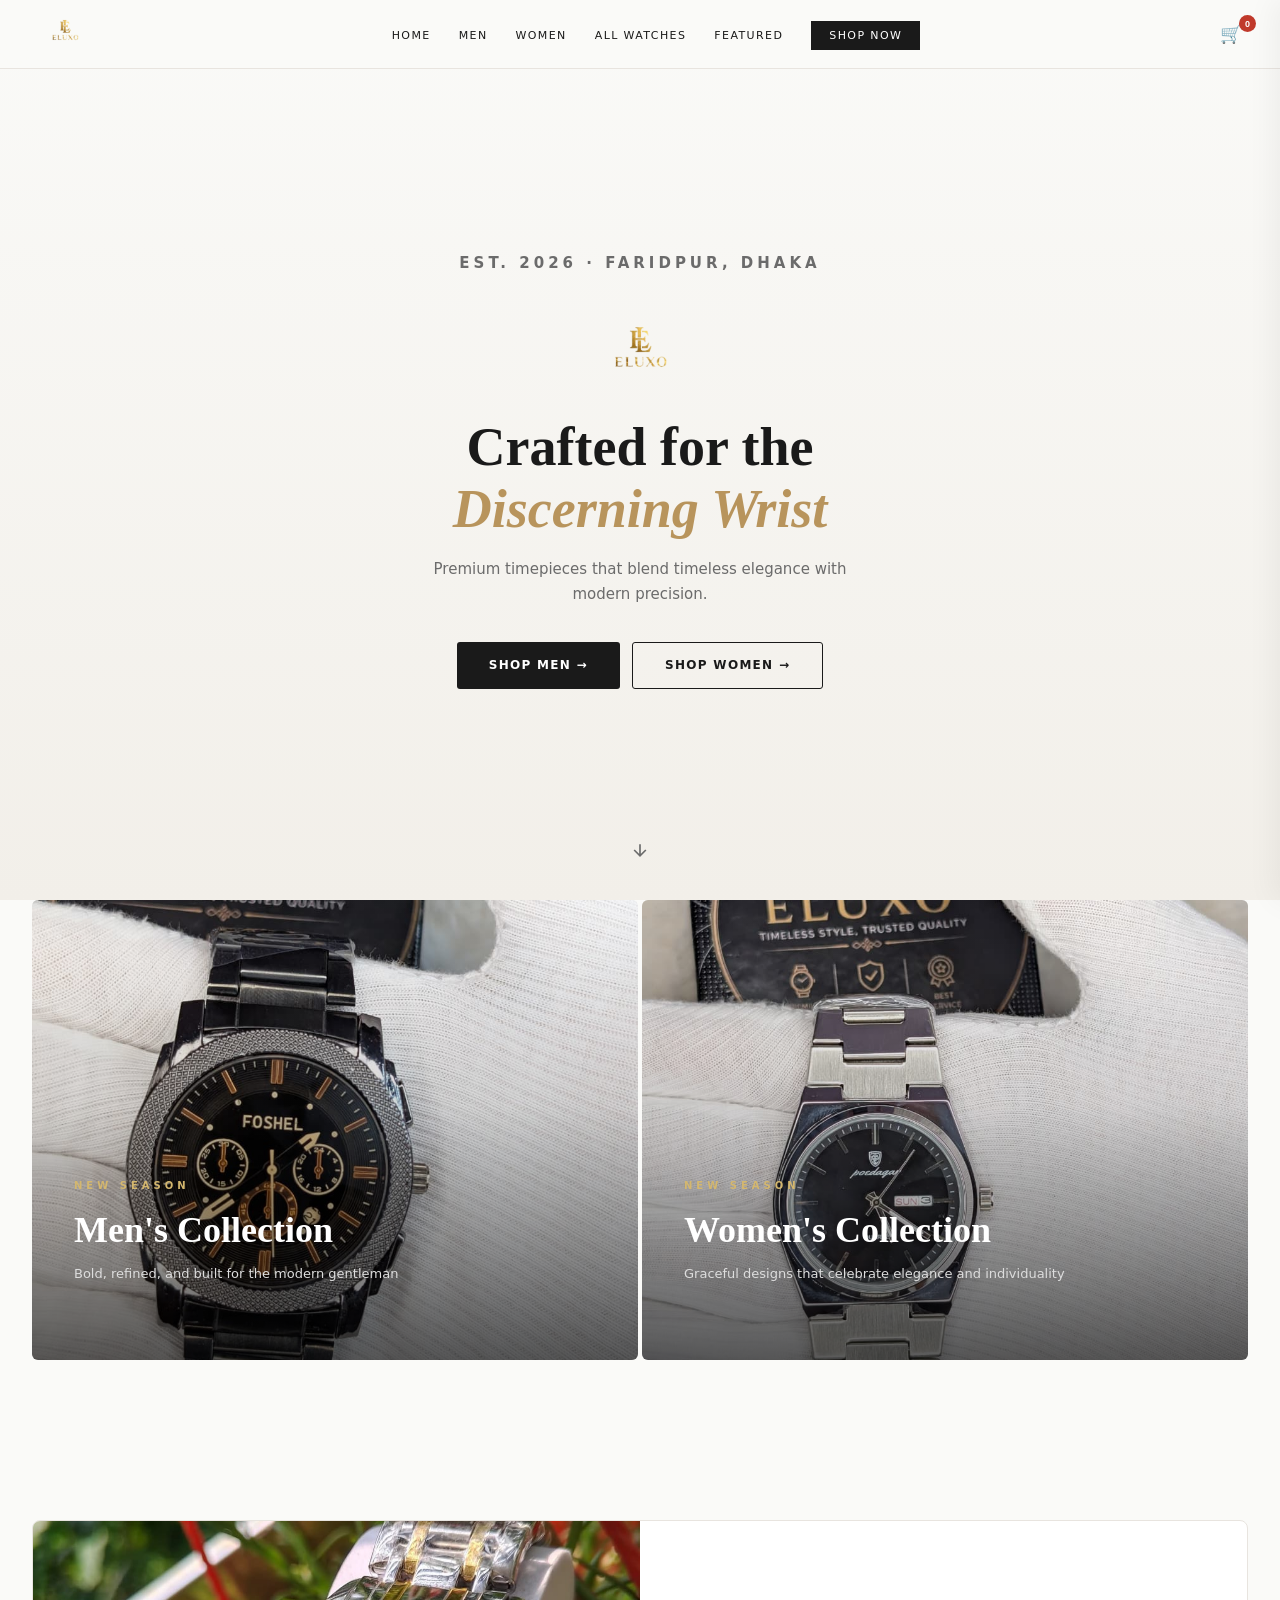
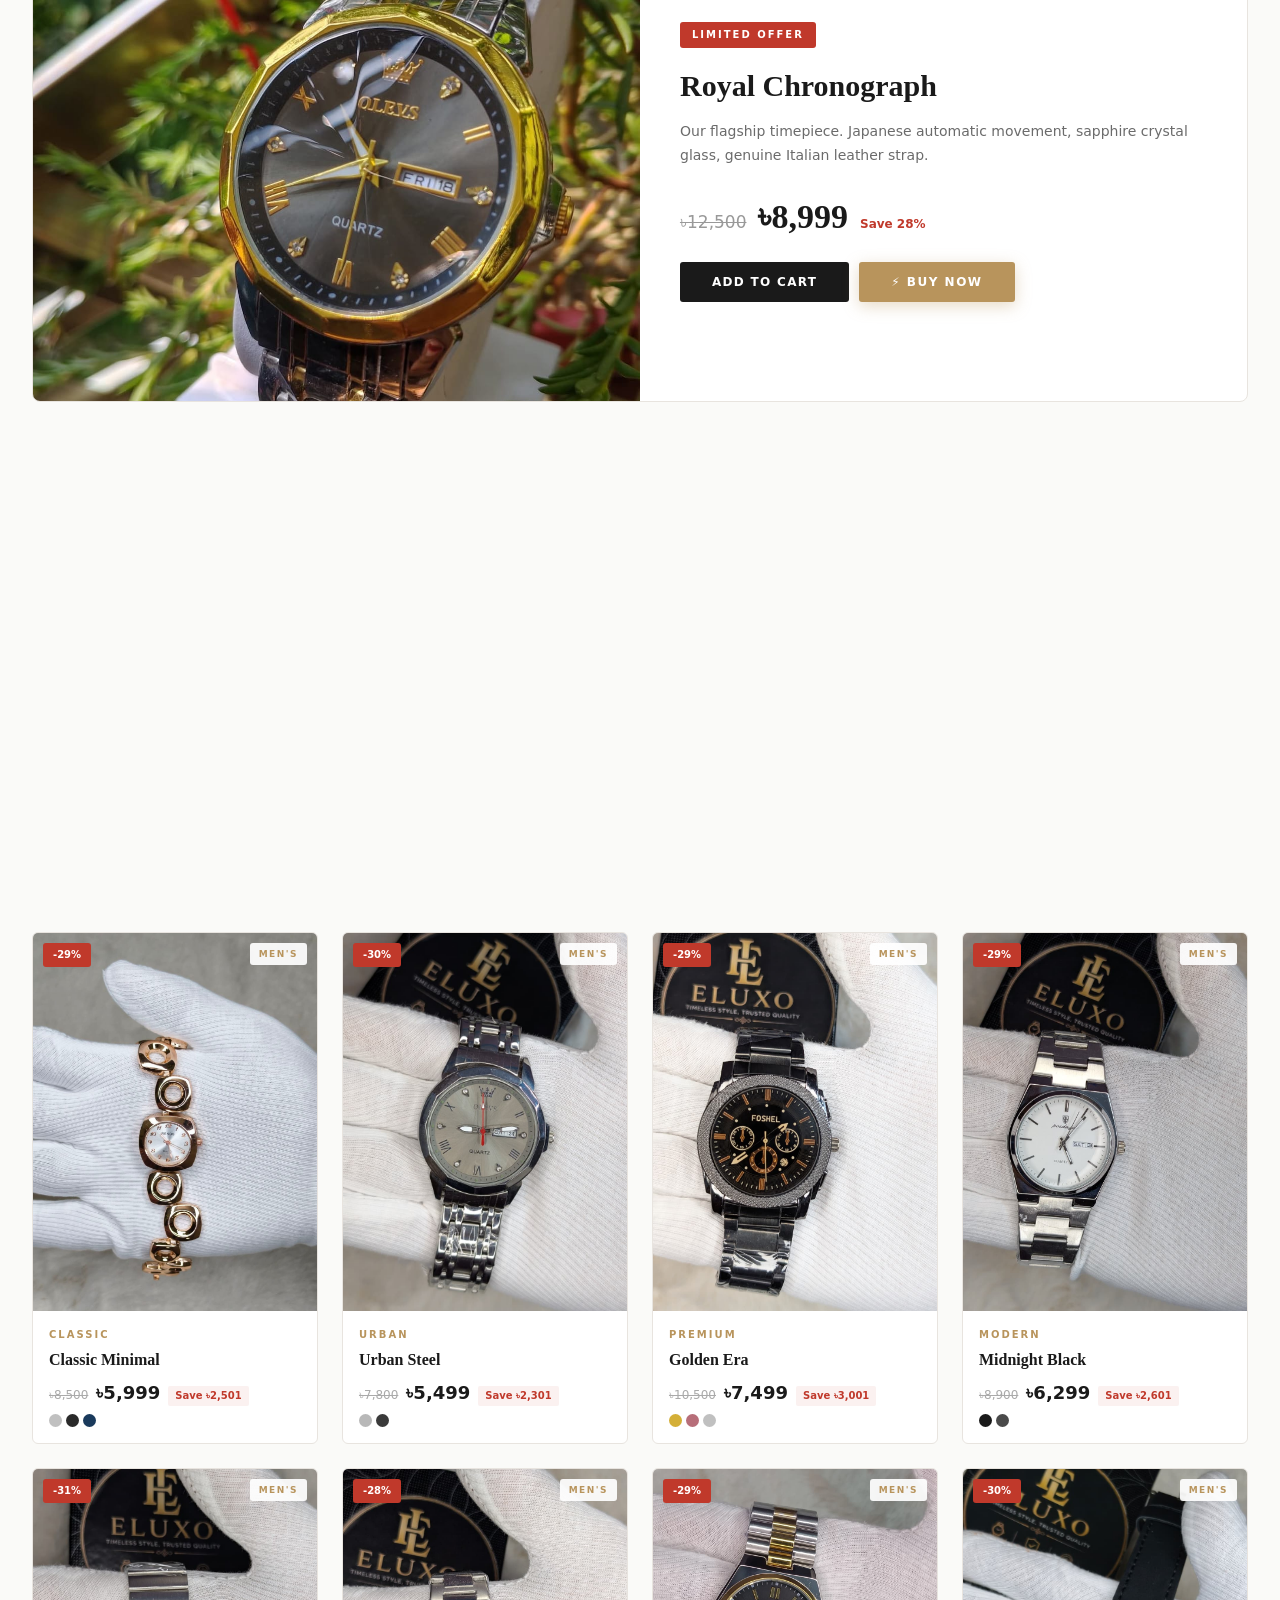
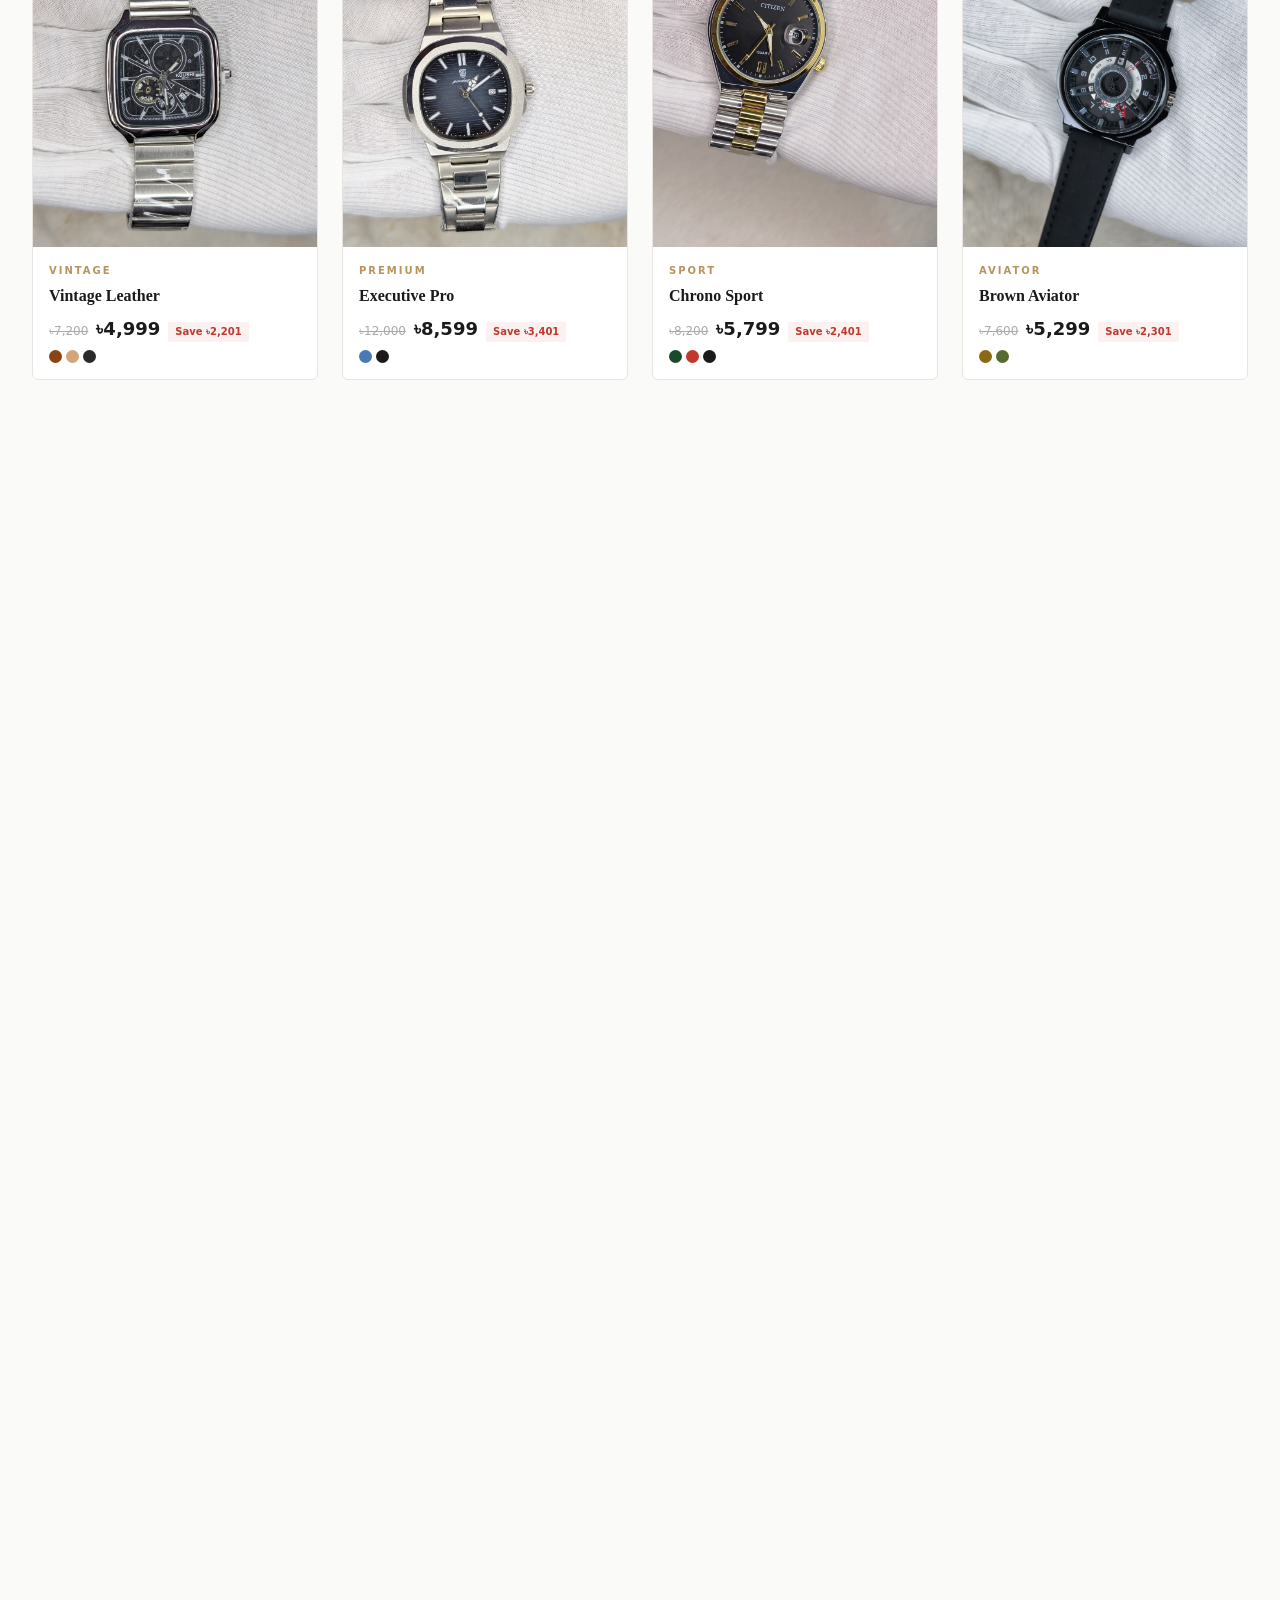
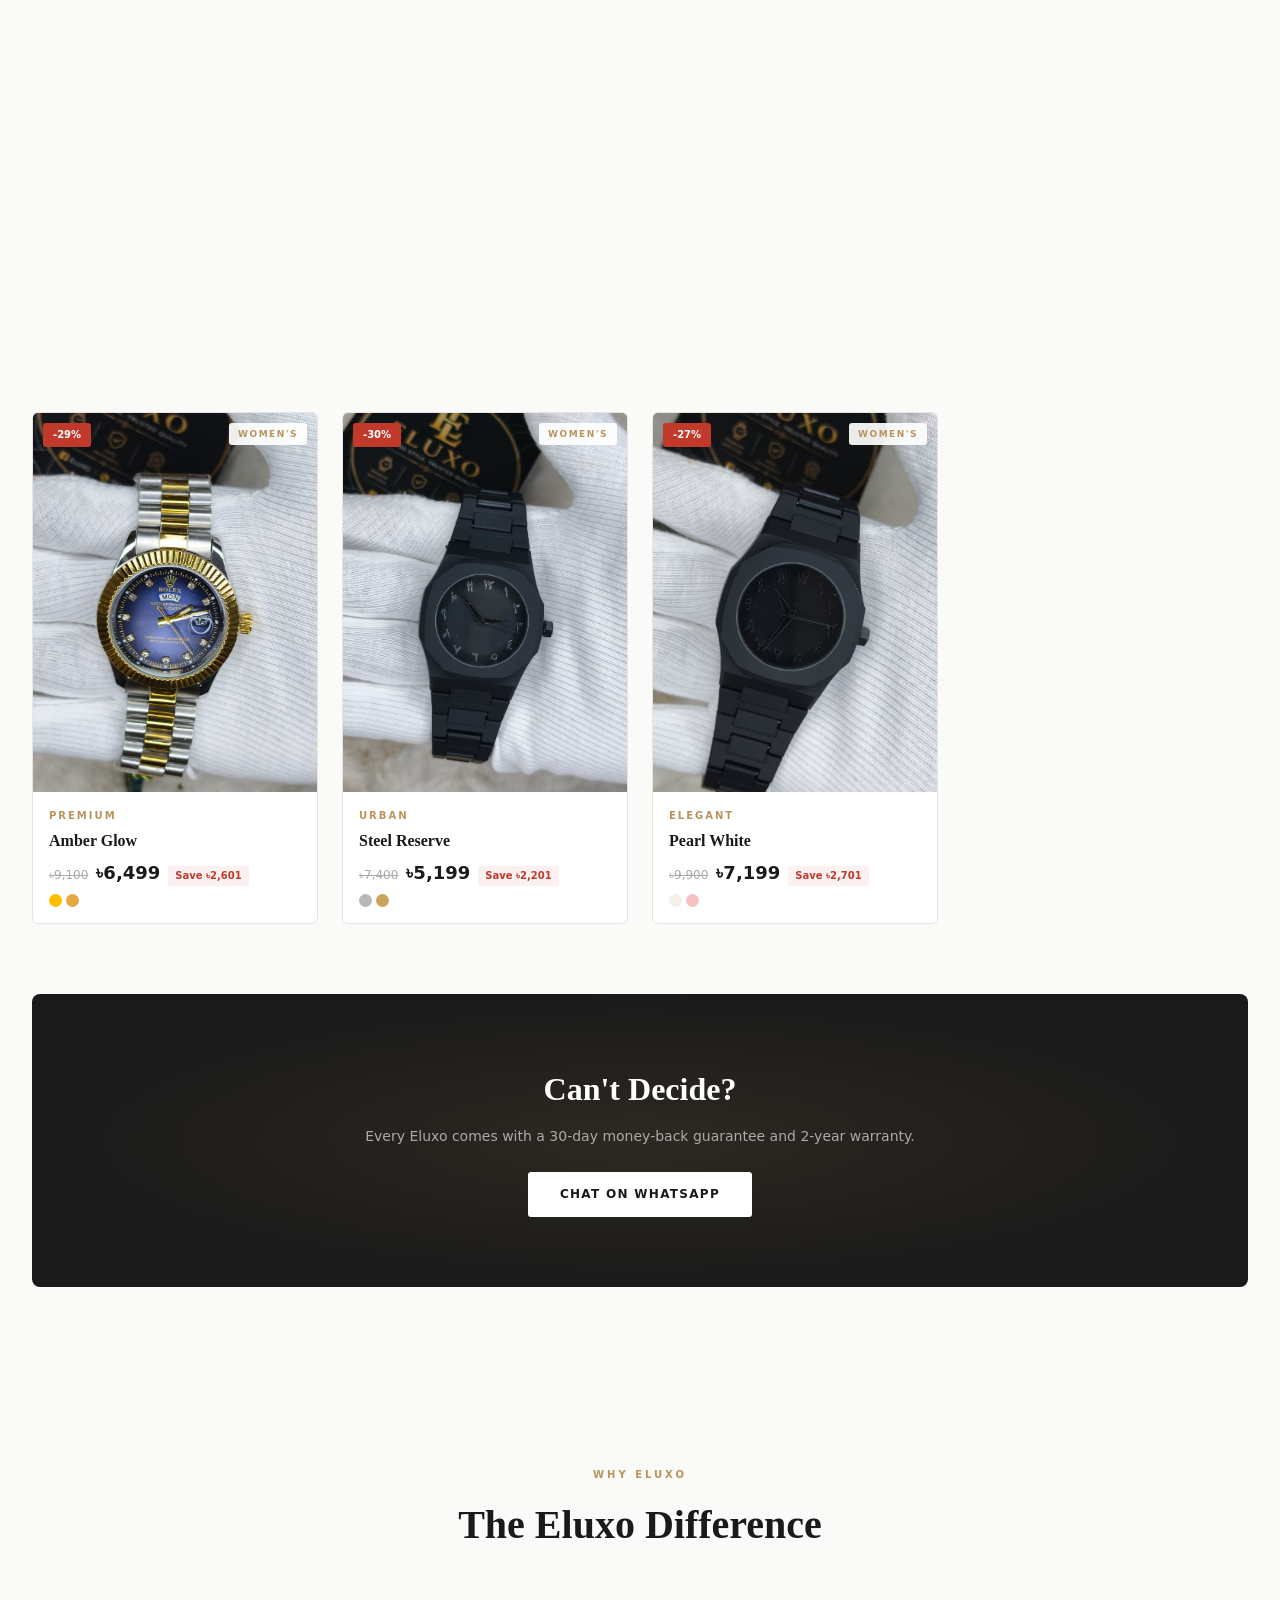
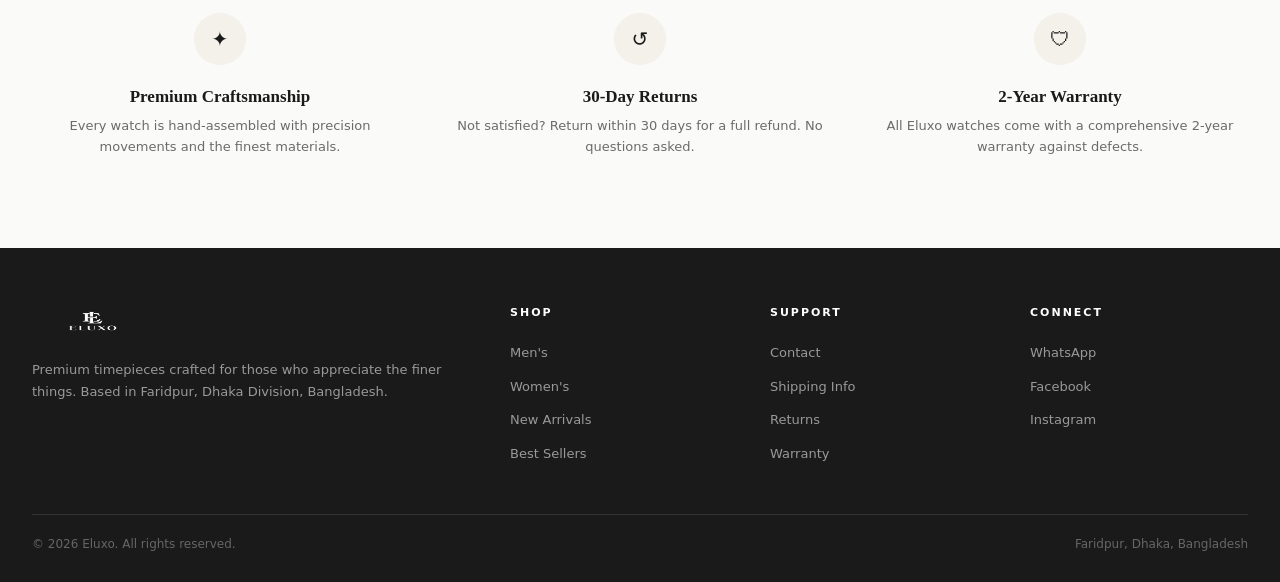
==== commit 2b7ceb68: "Update index.html" ====
--- a/index.html
+++ b/index.html
@@ -12,23 +12,21 @@
             --bg:#fafaf8;--text:#1a1a1a;--text-light:#6b6b6b;--accent:#b8945c;
             --accent-dark:#9a7a44;--accent-light:#d4b76e;--white:#fff;
             --border:#e8e4df;--card-bg:#fff;--tag-bg:#f4f0ea;
-            --discount:#c0392b;--success:#27ae60;--surface-dark:#1a1a1a;
+            --discount:#c0392b;--success:#27ae60;
         }
         *,*::before,*::after{margin:0;padding:0;box-sizing:border-box}
         html{scroll-behavior:smooth;-webkit-tap-highlight-color:transparent}
-        body{font-family:'InterVar','Inter','Segoe UI',system-ui,-apple-system,sans-serif;background:var(--bg);color:var(--text);line-height:1.6;-webkit-font-smoothing:antialiased;-webkit-tap-highlight-color:transparent;overflow-x:hidden}
+        body{font-family:'InterVar','Inter','Segoe UI',system-ui,sans-serif;background:var(--bg);color:var(--text);line-height:1.6;-webkit-font-smoothing:antialiased;overflow-x:hidden}
         p,h1,h2,h3,h4,h5{user-select:text}a,button,.product-card,.cat-card{user-select:none}
-        img{-webkit-tap-highlight-color:transparent;-webkit-user-select:none;user-select:none;-webkit-touch-callout:none}
-        a,button,div[onclick],.img-wrap{-webkit-tap-highlight-color:transparent;outline:none!important}
-        a:focus,button:focus{outline:none!important}
-
-        /* ── Nav ── */
-        .nav{position:fixed;top:0;left:0;right:0;z-index:1000;background:rgba(250,250,248,0.88);backdrop-filter:blur(20px);-webkit-backdrop-filter:blur(20px);border-bottom:1px solid var(--border);will-change:box-shadow}
-        .nav-inner{max-width:1280px;margin:0 auto;padding:0 32px;display:flex;align-items:center;justify-content:space-between;height:70px}
-        .nav-logo img{height:36px;width:auto}.nav-links{display:flex;gap:30px;list-style:none;align-items:center}
-        .nav-links a{text-decoration:none;color:var(--text);font-size:12px;font-weight:500;letter-spacing:1.4px;text-transform:uppercase;transition:color .2s}
-        .nav-links a:hover{color:var(--accent)}.nav-cta{background:var(--text)!important;color:var(--white)!important;padding:8px 20px!important;font-size:11px!important}.nav-cta:hover{background:var(--accent)!important}
-        .cart-icon-btn{background:none;border:none;color:var(--text);cursor:pointer;position:relative;font-size:18px;padding:6px;display:flex;align-items:center}
+        img{-webkit-user-select:none;user-select:none;-webkit-touch-callout:none}
+        a,button,[onclick]{outline:none!important}
+
+        .nav{position:fixed;top:0;left:0;right:0;z-index:1000;background:rgba(250,250,248,0.9);backdrop-filter:blur(20px);-webkit-backdrop-filter:blur(20px);border-bottom:1px solid var(--border)}
+        .nav-inner{max-width:1280px;margin:0 auto;padding:0 32px;display:flex;align-items:center;justify-content:space-between;height:68px}
+        .nav-logo img{height:36px;width:auto}.nav-links{display:flex;gap:28px;list-style:none;align-items:center}
+        .nav-links a{text-decoration:none;color:var(--text);font-size:11px;font-weight:500;letter-spacing:1.4px;text-transform:uppercase;transition:color .2s}
+        .nav-links a:hover{color:var(--accent)}.nav-cta{background:var(--text)!important;color:var(--white)!important;padding:8px 18px!important}.nav-cta:hover{background:var(--accent)!important}
+        .cart-icon-btn{background:none;border:none;color:var(--text);cursor:pointer;position:relative;font-size:18px;padding:6px}
         .cart-count{background:var(--discount);color:#fff;font-size:9px;font-weight:700;width:17px;height:17px;border-radius:50%;display:flex;align-items:center;justify-content:center;position:absolute;top:-2px;right:-8px}
         .mobile-toggle{display:none;background:none;border:none;cursor:pointer;padding:6px}
         .mobile-toggle span{display:block;width:22px;height:1.5px;background:var(--text);margin:5px 0}
@@ -37,38 +35,36 @@
         .mobile-menu a{text-decoration:none;color:var(--text);font-size:18px;font-weight:500;letter-spacing:1px;text-transform:uppercase}
         .mobile-close{position:absolute;top:22px;right:30px;background:none;border:none;font-size:28px;cursor:pointer;color:var(--text)}
 
-        /* ── Hero ── */
         .hero{min-height:100vh;display:flex;align-items:center;justify-content:center;text-align:center;padding:120px 32px 80px;position:relative;background:linear-gradient(180deg,#fafaf8 0%,#f2efe9 100%)}
         .hero-content{max-width:680px}.hero-eyebrow{font-size:11px;letter-spacing:4px;text-transform:uppercase;color:var(--accent);font-weight:600;margin-bottom:18px}
-        .hero-logo{margin-bottom:26px}.hero-logo img{height:72px;width:auto}
-        .hero h1{font-family:'Playfair','Playfair Display','Georgia',serif;font-size:clamp(32px,5vw,54px);font-weight:600;line-height:1.15;color:var(--text);margin-bottom:16px}
+        .hero-logo{margin-bottom:26px}.hero-logo img{height:72px;width:auto;cursor:pointer}
+        .hero h1{font-family:'Playfair','Playfair Display','Georgia',serif;font-size:clamp(32px,5vw,54px);font-weight:600;line-height:1.15;margin-bottom:16px}
         .hero h1 em{font-style:italic;color:var(--accent)}
-        .hero p{font-size:15px;color:var(--text-light);max-width:460px;margin:0 auto 34px;line-height:1.7;font-weight:400}
+        .hero p{font-size:15px;color:var(--text-light);max-width:460px;margin:0 auto 34px;line-height:1.7}
         .hero-buttons{display:flex;gap:12px;justify-content:center;flex-wrap:wrap}
+
         .btn{display:inline-flex;align-items:center;gap:7px;padding:13px 32px;font-size:12px;font-weight:600;letter-spacing:1.3px;text-transform:uppercase;text-decoration:none;border-radius:3px;transition:all .25s;cursor:pointer;border:none;font-family:inherit}
         .btn-primary{background:var(--text);color:var(--white)}.btn-primary:hover{background:var(--accent)}
         .btn-outline{background:transparent;color:var(--text);border:1.5px solid var(--text)}.btn-outline:hover{border-color:var(--accent);color:var(--accent)}
         .btn-accent{background:var(--accent);color:#fff}.btn-accent:hover{background:var(--accent-dark)}
         .btn-sm{padding:9px 20px;font-size:10px;letter-spacing:1px}.btn-full{width:100%;justify-content:center;padding:14px}
-
-        /* ── Shiny Buy Now ── */
         .btn-buy{position:relative;overflow:hidden;background:var(--accent);color:#fff;font-weight:700;letter-spacing:1.5px;box-shadow:0 4px 16px rgba(184,148,92,0.35)}
         .btn-buy::before{content:'';position:absolute;top:0;left:-75%;width:50%;height:100%;background:linear-gradient(90deg,transparent,rgba(255,255,255,0.35),transparent);transform:skewX(-25deg);animation:btnShine 2.5s infinite}
         .btn-buy:hover{transform:translateY(-2px);box-shadow:0 8px 28px rgba(184,148,92,0.5);background:var(--accent-light)}
         @keyframes btnShine{0%{left:-75%}100%{left:125%}}
+        .btn-danger{background:var(--discount)!important;color:#fff!important}.btn-danger:hover{opacity:.85}
+        .btn-success{background:var(--success)!important;color:#fff!important}
 
         .hero-scroll{position:absolute;bottom:32px;left:50%;transform:translateX(-50%);animation:bounce 2s infinite}
         .hero-scroll svg{width:20px;height:20px;stroke:var(--text-light)}
         @keyframes bounce{0%,100%{transform:translateX(-50%) translateY(0)}50%{transform:translateX(-50%) translateY(8px)}}
 
-        /* ── Section ── */
         .section{padding:90px 32px;max-width:1280px;margin:0 auto}
         .section-header{text-align:center;margin-bottom:56px}
         .section-eyebrow{font-size:10px;letter-spacing:3px;text-transform:uppercase;color:var(--accent);font-weight:600;margin-bottom:10px}
         .section-title{font-family:'Playfair','Playfair Display','Georgia',serif;font-size:clamp(26px,3.8vw,40px);font-weight:600;margin-bottom:10px}
         .section-subtitle{color:var(--text-light);font-size:14px;max-width:460px;margin:0 auto}
 
-        /* ── Cat Split ── */
         .cat-split{display:grid;grid-template-columns:1fr 1fr;gap:4px;margin-bottom:70px}
         .cat-card{position:relative;height:460px;overflow:hidden;cursor:pointer;display:flex;align-items:flex-end;padding:42px;text-decoration:none;border-radius:6px}
         .cat-card::before{content:'';position:absolute;inset:0;background:linear-gradient(to top,rgba(0,0,0,0.65) 0%,rgba(0,0,0,0.15) 55%,rgba(0,0,0,0.02) 100%);z-index:1;transition:opacity .5s}
@@ -80,17 +76,15 @@
         .cat-arrow{display:inline-flex;margin-top:14px;font-size:11px;letter-spacing:2px;text-transform:uppercase;color:var(--accent-light);font-weight:600;opacity:0;transform:translateX(-8px);transition:all .4s}
         .cat-card:hover .cat-arrow{opacity:1;transform:translateX(0)}
 
-        /* ── Filter ── */
         .filter-tabs{display:flex;justify-content:center;gap:6px;margin-bottom:44px;flex-wrap:wrap}
         .filter-tab{background:var(--white);color:var(--text-light);border:1px solid var(--border);padding:10px 24px;font-size:11px;font-weight:500;letter-spacing:2px;text-transform:uppercase;cursor:pointer;transition:all .25s;border-radius:3px;font-family:inherit}
         .filter-tab:hover{border-color:var(--accent);color:var(--accent)}.filter-tab.active{background:var(--text);color:#fff;border-color:var(--text);font-weight:600}
 
-        /* ── Product Grid ── */
         .product-grid{display:grid;grid-template-columns:repeat(auto-fill,minmax(270px,1fr));gap:24px}
-        .product-card{background:var(--card-bg);border-radius:6px;overflow:hidden;border:1px solid var(--border);transition:transform .3s,box-shadow .3s,border-color .3s;cursor:pointer;position:relative;will-change:transform}
+        .product-card{background:var(--card-bg);border-radius:6px;overflow:hidden;border:1px solid var(--border);transition:transform .3s,box-shadow .3s,border-color .3s;cursor:pointer;position:relative}
         .product-card:hover{transform:translateY(-4px);box-shadow:0 14px 28px rgba(0,0,0,0.06);border-color:#d5cec4}
-        .product-card .img-wrap{position:relative;overflow:hidden;aspect-ratio:3/4;background:#f5f3ef;-webkit-tap-highlight-color:transparent}
-        .product-card .img-wrap img{width:100%;height:100%;object-fit:cover;transition:transform .5s;pointer-events:none;-webkit-tap-highlight-color:transparent}
+        .product-card .img-wrap{position:relative;overflow:hidden;aspect-ratio:3/4;background:#f5f3ef}
+        .product-card .img-wrap img{width:100%;height:100%;object-fit:cover;transition:transform .5s;pointer-events:none}
         .product-card:hover .img-wrap img{transform:scale(1.04)}
         .product-card .discount-badge{position:absolute;top:10px;left:10px;background:var(--discount);color:#fff;font-size:10px;font-weight:700;padding:4px 10px;border-radius:3px;z-index:2;pointer-events:none}
         .product-card .gender-badge{position:absolute;top:10px;right:10px;background:rgba(255,255,255,0.92);color:var(--accent);font-size:9px;font-weight:600;letter-spacing:1.5px;text-transform:uppercase;padding:4px 9px;border-radius:3px;z-index:2;pointer-events:none}
@@ -99,15 +93,14 @@
         .hover-add,.hover-buy{padding:8px 16px;font-size:10px;font-weight:600;letter-spacing:1px;text-transform:uppercase;border:none;cursor:pointer;border-radius:3px;white-space:nowrap;font-family:inherit;transition:all .2s}
         .hover-add{background:#fff;color:var(--text);box-shadow:0 2px 10px rgba(0,0,0,0.08)}.hover-add:hover{background:var(--text);color:#fff}
         .hover-buy{background:var(--accent);color:#fff;box-shadow:0 2px 10px rgba(184,148,92,0.3)}.hover-buy:hover{background:var(--accent-dark)}
-        .product-info{padding:16px;pointer-events:none}.product-info .category{font-size:10px;letter-spacing:2px;text-transform:uppercase;color:var(--accent);font-weight:600;margin-bottom:4px}
+        .product-info{padding:16px}.product-info .category{font-size:10px;letter-spacing:2px;text-transform:uppercase;color:var(--accent);font-weight:600;margin-bottom:4px}
         .product-info h4{font-family:'Playfair','Playfair Display','Georgia',serif;font-size:16px;font-weight:600;margin-bottom:6px}
         .product-info .price-row{display:flex;align-items:baseline;gap:8px;flex-wrap:wrap}
         .product-info .old{text-decoration:line-through;color:#aaa;font-size:12px}.product-info .new{font-size:18px;font-weight:700}
         .product-info .saved{font-size:10px;color:var(--discount);font-weight:600;background:rgba(192,57,43,0.07);padding:2px 7px;border-radius:2px}
-        .color-dots{display:flex;gap:4px;margin-top:6px}.color-dot{width:13px;height:13px;border-radius:50%;border:2px solid transparent;transition:all .2s}
-
-        /* ── Featured ── */
-        .featured-banner{margin-bottom:70px;display:grid;grid-template-columns:1fr 1fr;gap:0;align-items:center;background:var(--white);border-radius:8px;overflow:hidden;border:1px solid var(--border)}
+        .color-dots{display:flex;gap:4px;margin-top:6px}.color-dot{width:13px;height:13px;border-radius:50%;border:2px solid transparent}
+
+        .featured-banner{margin-bottom:70px;display:grid;grid-template-columns:1fr 1fr;align-items:center;background:var(--white);border-radius:8px;overflow:hidden;border:1px solid var(--border)}
         .featured-banner img{width:100%;height:480px;object-fit:cover;pointer-events:none}
         .featured-text{padding:44px 40px}.featured-text .badge{display:inline-block;background:var(--discount);color:#fff;font-size:10px;font-weight:700;letter-spacing:2px;text-transform:uppercase;padding:5px 12px;border-radius:3px;margin-bottom:14px}
         .featured-text h3{font-family:'Playfair','Playfair Display','Georgia',serif;font-size:30px;font-weight:600;margin-bottom:10px}
@@ -116,14 +109,21 @@
         .price-old{text-decoration:line-through;color:#999;font-size:17px}.price-new{font-size:34px;font-weight:700;font-family:'Playfair','Playfair Display','Georgia',serif}
         .price-off{font-size:12px;color:var(--discount);font-weight:600}.featured-btns{display:flex;gap:10px;flex-wrap:wrap}
 
-        /* ── Product Detail Modal ── */
+        /* Modal */
         .modal-overlay{position:fixed;inset:0;background:rgba(0,0,0,0.5);z-index:2000;display:flex;align-items:center;justify-content:center;padding:28px;opacity:0;pointer-events:none;transition:opacity .25s}
         .modal-overlay.active{opacity:1;pointer-events:all}
         .modal{background:var(--white);border-radius:8px;max-width:900px;width:100%;max-height:90vh;overflow-y:auto;position:relative;display:grid;grid-template-columns:1fr 1fr;box-shadow:0 20px 60px rgba(0,0,0,0.18);transform:translateY(12px);transition:transform .3s}
         .modal-overlay.active .modal{transform:translateY(0)}
         .modal-close{position:absolute;top:12px;right:12px;background:var(--text);color:#fff;border:none;width:30px;height:30px;border-radius:50%;font-size:14px;cursor:pointer;z-index:5;display:flex;align-items:center;justify-content:center;transition:background .2s}
-        .modal-close:hover{background:var(--discount)}.modal-img{aspect-ratio:3/4;background:#f5f3ef;display:flex;align-items:center;justify-content:center}
-        .modal-img img{width:100%;height:100%;object-fit:cover;pointer-events:none}
+        .modal-close:hover{background:var(--discount)}
+        .modal-img-wrap{aspect-ratio:3/4;background:#f5f3ef;display:flex;align-items:center;justify-content:center;position:relative;overflow:hidden}
+        .modal-img-wrap img{width:100%;height:100%;object-fit:cover;transition:opacity .3s}
+        /* Color thumbnails inside modal */
+        .modal-color-thumbs{display:flex;gap:6px;padding:10px;position:absolute;bottom:8px;left:50%;transform:translateX(-50%);background:rgba(255,255,255,0.9);backdrop-filter:blur(6px);border-radius:20px;box-shadow:0 2px 12px rgba(0,0,0,0.1)}
+        .modal-color-thumbs .mct{width:36px;height:36px;border-radius:50%;border:2px solid transparent;cursor:pointer;overflow:hidden;transition:all .2s;flex-shrink:0}
+        .modal-color-thumbs .mct img{width:100%;height:100%;object-fit:cover}
+        .modal-color-thumbs .mct:hover{border-color:var(--accent);transform:scale(1.1)}
+        .modal-color-thumbs .mct.active{border-color:var(--accent);box-shadow:0 0 8px rgba(184,148,92,0.4)}
         .modal-info{padding:32px 28px;display:flex;flex-direction:column}
         .modal-gender{font-size:9px;letter-spacing:3px;text-transform:uppercase;color:var(--accent);font-weight:700;margin-bottom:6px}
         .modal-info h2{font-family:'Playfair','Playfair Display','Georgia',serif;font-size:28px;font-weight:600;margin-bottom:3px}
@@ -147,53 +147,42 @@
         .qty-selector input{width:42px;text-align:center;background:transparent;border:none;border-left:1px solid var(--border);border-right:1px solid var(--border);color:var(--text);font-size:13px;font-weight:600;outline:none;font-family:inherit}
         .modal-btns{display:flex;flex-direction:column;gap:9px;margin-top:auto;padding-top:14px}
 
-        /* ── CHECKOUT FORM ── */
+        /* Checkout */
         .checkout-overlay{position:fixed;inset:0;background:rgba(0,0,0,0.5);z-index:2100;display:flex;align-items:center;justify-content:center;padding:28px;opacity:0;pointer-events:none;transition:opacity .25s}
         .checkout-overlay.active{opacity:1;pointer-events:all}
-        .checkout-modal{background:var(--white);border-radius:10px;max-width:500px;width:100%;max-height:92vh;overflow-y:auto;position:relative;box-shadow:0 20px 60px rgba(0,0,0,0.18);transform:translateY(10px);transition:transform .3s;padding:0}
+        .checkout-modal{background:var(--white);border-radius:10px;max-width:520px;width:100%;max-height:92vh;overflow-y:auto;position:relative;box-shadow:0 20px 60px rgba(0,0,0,0.18);transform:translateY(10px);transition:transform .3s}
         .checkout-overlay.active .checkout-modal{transform:translateY(0)}
-        .checkout-close{position:absolute;top:12px;right:12px;background:none;border:none;font-size:20px;cursor:pointer;color:var(--text-light);width:30px;height:30px;display:flex;align-items:center;justify-content:center;border-radius:50%;transition:all .2s;z-index:3}
+        .checkout-close{position:absolute;top:12px;right:12px;background:none;border:none;font-size:20px;cursor:pointer;color:var(--text-light);width:30px;height:30px;display:flex;align-items:center;justify-content:center;border-radius:50%;z-index:3;transition:all .2s}
         .checkout-close:hover{background:#f0f0f0;color:var(--discount)}
-
-        /* Checkout Header */
-        .checkout-header{background:var(--text);color:#fff;padding:28px 28px 24px;text-align:center;border-radius:10px 10px 0 0}
-        .checkout-header .ch-icon{font-size:32px;margin-bottom:8px}
+        .checkout-header{background:var(--text);color:#fff;padding:28px;text-align:center;border-radius:10px 10px 0 0}
         .checkout-header h3{font-family:'Playfair','Playfair Display','Georgia',serif;font-size:22px;margin-bottom:4px}
         .checkout-header p{font-size:12px;color:#ccc}
-
-        /* Order Summary Block */
-        .checkout-summary{margin:16px 24px;padding:14px 16px;background:var(--tag-bg);border-radius:6px;border:1px solid var(--border);font-size:12px;line-height:1.8}
-        .checkout-summary strong{color:var(--accent)}
-        .checkout-summary .cs-total{font-size:15px;font-weight:700;color:var(--text);display:block;margin-top:4px;padding-top:6px;border-top:1px solid var(--border)}
-
-        /* Form */
-        .checkout-form{padding:8px 24px 24px}
+        .checkout-summary{margin:16px 24px;padding:14px 16px;background:var(--tag-bg);border-radius:6px;border:1px solid var(--border);font-size:13px;line-height:1.8}
+        .checkout-summary .cs-total{font-size:16px;font-weight:700;display:block;margin-top:6px;padding-top:8px;border-top:1px solid var(--border)}
+        .checkout-form{padding:8px 24px}
         .form-group{margin-bottom:14px}
         .form-group label{display:block;font-size:10px;font-weight:600;letter-spacing:1.5px;text-transform:uppercase;color:var(--text-light);margin-bottom:6px}
         .form-group label .required{color:var(--discount)}
-        .form-group input,.form-group textarea{width:100%;padding:12px 14px;border:1px solid var(--border);border-radius:4px;font-size:13px;font-family:inherit;color:var(--text);background:var(--bg);transition:border-color .2s;outline:none}
+        .form-group input,.form-group textarea{width:100%;padding:11px 14px;border:1px solid var(--border);border-radius:4px;font-size:13px;font-family:inherit;color:var(--text);background:var(--bg);transition:border-color .2s;outline:none}
         .form-group input:focus,.form-group textarea:focus{border-color:var(--accent);box-shadow:0 0 0 3px rgba(184,148,92,0.08)}
-        .form-group textarea{resize:vertical;min-height:70px}
+        .form-group textarea{resize:vertical;min-height:65px}
         .form-group input::placeholder,.form-group textarea::placeholder{color:#c0c0c0}
         .form-row{display:grid;grid-template-columns:1fr 1fr;gap:12px}
-
-        /* Submit */
-        .checkout-submit{padding:0 24px 24px}
+        .checkout-submit{padding:6px 24px 24px}
         .checkout-submit .btn{width:100%;justify-content:center;font-size:13px;padding:15px}
         .checkout-error{color:var(--discount);font-size:11px;text-align:center;margin-bottom:8px;display:none}
-
-        /* Success Modal */
+        .checkout-note{text-align:center;font-size:10px;color:var(--text-light);margin-top:10px;line-height:1.6}
+
         .success-overlay{position:fixed;inset:0;background:rgba(0,0,0,0.55);z-index:2150;display:flex;align-items:center;justify-content:center;padding:28px;opacity:0;pointer-events:none;transition:opacity .25s}
         .success-overlay.active{opacity:1;pointer-events:all}
         .success-modal{background:var(--white);border-radius:10px;max-width:420px;width:100%;padding:36px 28px;text-align:center;position:relative;box-shadow:0 20px 60px rgba(0,0,0,0.18);transform:translateY(10px);transition:transform .3s}
         .success-overlay.active .success-modal{transform:translateY(0)}
         .success-modal .s-icon{font-size:56px;margin-bottom:12px;animation:popIn .4s ease}
-        .success-modal h3{font-family:'Playfair','Playfair Display','Georgia',serif;font-size:24px;margin-bottom:8px;color:var(--success)}
-        .success-modal p{font-size:13px;color:var(--text-light);line-height:1.7;margin-bottom:6px}
-        .success-modal .s-highlight{background:var(--tag-bg);padding:10px 14px;border-radius:6px;font-size:12px;color:var(--text);margin:12px 0;display:inline-block}
+        .success-modal h3{font-family:'Playfair','Playfair Display','Georgia',serif;font-size:22px;margin-bottom:8px;color:var(--success)}
+        .success-modal p{font-size:13px;color:var(--text-light);line-height:1.7;margin-bottom:4px}
+        .success-modal .s-highlight{background:var(--tag-bg);padding:10px 14px;border-radius:6px;font-size:12px;color:var(--text);margin:10px 0;display:inline-block}
         @keyframes popIn{0%{transform:scale(0)}60%{transform:scale(1.15)}100%{transform:scale(1)}}
 
-        /* ── Cart Sidebar ── */
         .cart-overlay{position:fixed;inset:0;background:rgba(0,0,0,0.4);z-index:2200;opacity:0;pointer-events:none;transition:opacity .25s}
         .cart-overlay.active{opacity:1;pointer-events:all}
         .cart-sidebar{position:fixed;top:0;right:0;bottom:0;width:400px;max-width:100vw;background:var(--white);border-left:1px solid var(--border);z-index:2201;display:flex;flex-direction:column;transform:translateX(100%);transition:transform .35s cubic-bezier(0.22,0.61,0.36,1);box-shadow:-4px 0 30px rgba(0,0,0,0.06)}
@@ -216,18 +205,15 @@
         .cart-total .total-price{font-family:'Playfair','Playfair Display','Georgia',serif;font-size:20px}
         .cart-footer .btn{width:100%;justify-content:center;margin-bottom:6px}
 
-        /* ── CTA ── */
         .collection-banner{margin-top:70px;padding:70px 40px;background:var(--text);color:#fff;text-align:center;border-radius:8px;position:relative;overflow:hidden}
         .collection-banner::before{content:'';position:absolute;inset:0;background:radial-gradient(ellipse at center,rgba(184,148,92,0.12) 0%,transparent 70%)}
         .collection-banner>*{position:relative;z-index:1}.collection-banner h3{font-family:'Playfair','Playfair Display','Georgia',serif;font-size:32px;font-weight:600;margin-bottom:10px}
         .collection-banner p{color:#aaa;font-size:14px;margin-bottom:24px}.btn-light{background:var(--white);color:var(--text)}.btn-light:hover{background:var(--accent);color:#fff}
 
-        /* ── Why Us ── */
         .features-grid{display:grid;grid-template-columns:repeat(3,1fr);gap:44px;text-align:center}
         .feature-icon{width:52px;height:52px;margin:0 auto 18px;background:var(--tag-bg);border-radius:50%;display:flex;align-items:center;justify-content:center;font-size:20px}
         .feature h4{font-family:'Playfair','Playfair Display','Georgia',serif;font-size:17px;margin-bottom:6px}.feature p{color:var(--text-light);font-size:13px}
 
-        /* ── Footer ── */
         .footer{background:var(--text);color:#ccc;padding:56px 32px 28px}
         .footer-inner{max-width:1280px;margin:0 auto;display:grid;grid-template-columns:2fr 1fr 1fr 1fr;gap:42px}
         .footer-brand img{height:34px;margin-bottom:14px;filter:brightness(0) invert(1)}
@@ -237,17 +223,68 @@
         .footer ul li a{color:#999;text-decoration:none;font-size:13px;transition:color .2s}.footer ul li a:hover{color:var(--accent)}
         .footer-bottom{max-width:1280px;margin:40px auto 0;padding-top:20px;border-top:1px solid #333;display:flex;justify-content:space-between;font-size:12px;color:#666}
 
-        /* ── Toast ── */
-        .toast{position:fixed;bottom:24px;right:24px;background:var(--text);color:#fff;padding:12px 22px;border-radius:6px;font-size:12px;font-weight:500;z-index:2400;transform:translateY(120px);opacity:0;transition:all .3s;box-shadow:0 6px 20px rgba(0,0,0,0.18)}
+        /* Admin */
+        .admin-overlay{position:fixed;inset:0;background:rgba(0,0,0,0.6);z-index:3000;display:flex;align-items:center;justify-content:center;padding:20px;opacity:0;pointer-events:none;transition:opacity .3s}
+        .admin-overlay.active{opacity:1;pointer-events:all}
+        .admin-panel{background:var(--white);border-radius:10px;width:100%;max-width:1100px;max-height:90vh;overflow-y:auto;box-shadow:0 20px 60px rgba(0,0,0,0.25);position:relative}
+        .admin-panel .ap-close{position:sticky;top:12px;right:12px;float:right;background:var(--text);color:#fff;border:none;width:32px;height:32px;border-radius:50%;font-size:16px;cursor:pointer;z-index:2;display:flex;align-items:center;justify-content:center}
+        .admin-panel .ap-close:hover{background:var(--discount)}
+        .ap-header{background:var(--text);color:#fff;padding:24px 28px;position:sticky;top:0;z-index:1}
+        .ap-header h2{font-family:'Playfair','Playfair Display','Georgia',serif;font-size:22px;margin-bottom:4px}
+        .ap-header p{font-size:12px;color:#999}
+        .ap-body{padding:24px 28px}
+        .ap-section{margin-bottom:28px}
+        .ap-section h4{font-size:12px;letter-spacing:2px;text-transform:uppercase;color:var(--accent);margin-bottom:14px;padding-bottom:8px;border-bottom:1px solid var(--border)}
+        .ap-grid{display:grid;grid-template-columns:repeat(auto-fill,minmax(300px,1fr));gap:14px}
+        .ap-card{background:var(--bg);border:1px solid var(--border);border-radius:6px;padding:14px;display:flex;gap:12px;align-items:flex-start}
+        .ap-card img{width:60px;height:75px;object-fit:cover;border-radius:3px;background:#f5f3ef}
+        .ap-card .ap-info{flex:1;min-width:0}
+        .ap-card .ap-info strong{font-size:13px;display:block;margin-bottom:2px;white-space:nowrap;overflow:hidden;text-overflow:ellipsis}
+        .ap-card .ap-info .ap-meta{font-size:10px;color:var(--text-light)}
+        .ap-card .ap-actions{display:flex;gap:6px;flex-shrink:0}
+        .ap-card .ap-actions button{padding:5px 10px;font-size:10px;font-weight:600;letter-spacing:.5px;border:none;border-radius:3px;cursor:pointer;font-family:inherit;text-transform:uppercase}
+        .ap-edit{background:var(--accent);color:#fff}.ap-edit:hover{opacity:.8}
+        .ap-del{background:var(--discount);color:#fff}.ap-del:hover{opacity:.8}
+
+        .ap-form{background:var(--bg);border:1px solid var(--border);border-radius:8px;padding:20px}
+        .ap-form .form-row{display:grid;grid-template-columns:1fr 1fr;gap:12px}
+        .ap-form .form-group{margin-bottom:12px}
+        .ap-form .form-group label{display:block;font-size:10px;font-weight:600;letter-spacing:1.5px;text-transform:uppercase;color:var(--text-light);margin-bottom:5px}
+        .ap-form .form-group input,.ap-form .form-group textarea,.ap-form .form-group select{width:100%;padding:9px 12px;border:1px solid var(--border);border-radius:3px;font-size:12px;font-family:inherit;outline:none;background:var(--white)}
+        .ap-form .form-group input:focus,.ap-form .form-group textarea:focus,.ap-form .form-group select:focus{border-color:var(--accent)}
+        .ap-form .form-group textarea{resize:vertical;min-height:50px}
+        .ap-form .color-images-row{display:flex;gap:8px;flex-wrap:wrap;margin-top:4px}
+        .ap-form .color-img-entry{display:flex;align-items:center;gap:4px;background:var(--white);border:1px solid var(--border);border-radius:4px;padding:4px 8px;font-size:10px}
+        .ap-form .color-img-entry input{width:120px;padding:4px 6px;font-size:10px;border:1px solid var(--border);border-radius:2px}
+        .ap-form .color-img-entry .ci-preview{width:24px;height:24px;border-radius:2px;object-fit:cover;background:#f0f0f0}
+        .ap-form-btns{display:flex;gap:8px;margin-top:8px}
+        .ap-form-btns button{padding:9px 18px;font-size:11px;letter-spacing:1px;text-transform:uppercase;font-weight:600;border:none;border-radius:3px;cursor:pointer;font-family:inherit}
+
+        /* Sync indicator */
+        .sync-status{display:inline-flex;align-items:center;gap:6px;font-size:10px;padding:6px 12px;border-radius:20px;font-weight:600;letter-spacing:1px;text-transform:uppercase}
+        .sync-status.online{background:rgba(39,174,96,0.1);color:var(--success)}
+        .sync-status.offline{background:rgba(192,57,43,0.1);color:var(--discount)}
+        .sync-status .dot{width:7px;height:7px;border-radius:50%}
+        .sync-status.online .dot{background:var(--success)}.sync-status.offline .dot{background:var(--discount)}
+
+        .pw-overlay{position:fixed;inset:0;background:rgba(0,0,0,0.65);z-index:3100;display:flex;align-items:center;justify-content:center;padding:20px;opacity:0;pointer-events:none;transition:opacity .3s}
+        .pw-overlay.active{opacity:1;pointer-events:all}
+        .pw-modal{background:var(--white);border-radius:10px;max-width:380px;width:100%;padding:32px 28px;text-align:center;box-shadow:0 20px 60px rgba(0,0,0,0.25)}
+        .pw-modal h4{font-family:'Playfair','Playfair Display','Georgia',serif;font-size:18px;margin-bottom:6px}
+        .pw-modal p{font-size:12px;color:var(--text-light);margin-bottom:16px}
+        .pw-modal input{width:100%;padding:12px;border:1px solid var(--border);border-radius:4px;font-size:14px;text-align:center;outline:none;font-family:inherit;letter-spacing:4px}
+        .pw-modal input:focus{border-color:var(--accent)}
+        .pw-modal .pw-error{color:var(--discount);font-size:11px;margin-top:8px;display:none}
+        .pw-modal .btn{margin-top:14px;width:100%;justify-content:center}
+
+        .toast{position:fixed;bottom:24px;right:24px;background:var(--text);color:#fff;padding:12px 22px;border-radius:6px;font-size:12px;font-weight:500;z-index:4000;transform:translateY(120px);opacity:0;transition:all .3s;box-shadow:0 6px 20px rgba(0,0,0,0.18)}
         .toast.show{transform:translateY(0);opacity:1}
-
-        /* ── Animations ── */
         .fade-in{opacity:0;transform:translateY(16px);transition:opacity .55s ease,transform .55s ease}.fade-in.visible{opacity:1;transform:translateY(0)}
 
         @media(max-width:900px){
             .nav-links{display:none}.mobile-toggle{display:block}.cat-split{grid-template-columns:1fr}.cat-card{height:320px}
             .featured-banner{grid-template-columns:1fr}.featured-banner img{height:320px}
-            .modal{grid-template-columns:1fr;max-height:95vh}.modal-img{aspect-ratio:1/1;max-height:360px}
+            .modal{grid-template-columns:1fr;max-height:95vh}.modal-img-wrap{max-height:360px}
             .features-grid{grid-template-columns:1fr}.footer-inner{grid-template-columns:1fr 1fr}
         }
         @media(max-width:600px){
@@ -255,432 +292,513 @@
             .product-grid{grid-template-columns:repeat(auto-fill,minmax(210px,1fr));gap:16px}
             .footer-inner{grid-template-columns:1fr}.featured-text{padding:24px 20px}
             .modal-overlay,.checkout-overlay,.success-overlay{padding:10px}.modal-info{padding:22px 16px}
-            .checkout-modal{padding:0}.checkout-header{padding:22px 20px 20px}.checkout-form,.checkout-submit,.checkout-summary{margin-left:16px;margin-right:16px;padding-left:0;padding-right:0}
-            .cart-sidebar{width:100%}.cat-title{font-size:28px}
+            .checkout-modal{border-radius:0}.checkout-header{border-radius:0}
+            .cart-sidebar{width:100%}.cat-title{font-size:28px}.ap-grid{grid-template-columns:1fr}
         }
     </style>
 </head>
 <body>
-
-<!-- Nav -->
 <nav class="nav" id="nav">
     <div class="nav-inner">
-        <a href="#" class="nav-logo"><img src="images/eluxo-logo.png" alt="Eluxo" width="142" height="38"></a>
+        <a href="#" class="nav-logo"><img src="images/eluxo-logo.png" alt="Eluxo" width="142" height="38" id="adminLogo"></a>
         <ul class="nav-links">
             <li><a href="#home">Home</a></li><li><a href="#men-cat">Men</a></li><li><a href="#women-cat">Women</a></li>
             <li><a href="#collection">All Watches</a></li><li><a href="#featured">Featured</a></li>
             <li><a href="#collection" class="nav-cta">Shop Now</a></li>
         </ul>
         <div style="display:flex;align-items:center;gap:12px">
-            <button class="cart-icon-btn" onclick="openCart()" aria-label="Cart">🛒<span class="cart-count" id="cartCount">0</span></button>
-            <button class="mobile-toggle" id="mobileToggle" aria-label="Menu"><span></span><span></span><span></span></button>
+            <button class="cart-icon-btn" onclick="openCart()">🛒<span class="cart-count" id="cartCount">0</span></button>
+            <button class="mobile-toggle" id="mobileToggle"><span></span><span></span><span></span></button>
         </div>
     </div>
 </nav>
-
 <div class="mobile-menu" id="mobileMenu">
     <button class="mobile-close" id="mobileClose">&times;</button>
     <a href="#home">Home</a><a href="#men-cat">Men's</a><a href="#women-cat">Women's</a>
     <a href="#collection">All Watches</a><a href="#featured">Featured</a>
-    <a href="#" onclick="openCart()" style="margin-top:6px">Cart (<span id="mobileCartCount">0</span>)</a>
+    <a href="#" onclick="openCart()">Cart (<span id="mobileCartCount">0</span>)</a>
 </div>
 
-<!-- Hero -->
 <section class="hero" id="home">
     <div class="hero-content">
         <p class="hero-eyebrow">Est. 2026 · Faridpur, Dhaka</p>
         <div class="hero-logo"><img src="images/eluxo-logo.png" alt="Eluxo" width="280" height="72"></div>
         <h1>Crafted for the<br><em>Discerning Wrist</em></h1>
-        <p>Premium timepieces that blend timeless elegance with modern precision. Each watch is a statement of refined taste.</p>
-        <div class="hero-buttons">
-            <a href="#men-cat" class="btn btn-primary">Shop Men →</a>
-            <a href="#women-cat" class="btn btn-outline">Shop Women →</a>
-        </div>
+        <p>Premium timepieces that blend timeless elegance with modern precision.</p>
+        <div class="hero-buttons"><a href="#men-cat" class="btn btn-primary">Shop Men →</a><a href="#women-cat" class="btn btn-outline">Shop Women →</a></div>
     </div>
     <div class="hero-scroll"><svg viewBox="0 0 24 24" fill="none" stroke="currentColor" stroke-width="2"><path d="M12 5v14M5 12l7 7 7-7"/></svg></div>
 </section>
 
-<!-- Category Split -->
-<section class="section" style="padding-top:0">
-    <div class="cat-split">
-        <a href="#men-cat" class="cat-card fade-in" id="men-cat">
-            <img src="images/watch-04.jpeg" alt="Men's Collection" loading="lazy">
-            <div class="cat-label"><p class="cat-tag">New Season</p><h3 class="cat-title">Men's Collection</h3><p class="cat-subtitle">Bold, refined, and built for the modern gentleman</p><span class="cat-arrow">Explore →</span></div>
-        </a>
-        <a href="#women-cat" class="cat-card fade-in" id="women-cat">
-            <img src="images/watch-06.jpeg" alt="Women's Collection" loading="lazy">
-            <div class="cat-label"><p class="cat-tag">New Season</p><h3 class="cat-title">Women's Collection</h3><p class="cat-subtitle">Graceful designs that celebrate elegance and individuality</p><span class="cat-arrow">Explore →</span></div>
-        </a>
-    </div>
-</section>
-
-<!-- Featured -->
-<section class="section" id="featured" style="padding-top:0">
-    <div class="featured-banner fade-in">
-        <img src="images/watch-royal-chronograph.jpg" alt="Royal Chronograph" loading="lazy">
-        <div class="featured-text">
-            <span class="badge">Limited Offer</span><h3>Royal Chronograph</h3>
-            <p>Our flagship timepiece. Japanese automatic movement, sapphire crystal glass, and genuine Italian leather strap.</p>
-            <div class="price-stack"><span class="price-old">৳12,500</span><span class="price-new">৳8,999</span><span class="price-off">Save 28%</span></div>
-            <div class="featured-btns">
-                <button class="btn btn-primary" onclick="addToCart('royal-chrono','Black Leather',8999)">Add to Cart</button>
-                <button class="btn btn-buy" onclick="openCheckout('royal-chrono','Black Leather',8999,1)">⚡ Buy Now</button>
-            </div>
-        </div>
-    </div>
-</section>
-
-<!-- All Products -->
+<section class="section" style="padding-top:0"><div class="cat-split">
+    <a href="#men-cat" class="cat-card fade-in" id="men-cat">
+        <img src="images/watch-04.jpeg" alt="Men's Collection" loading="lazy"><div class="cat-label"><p class="cat-tag">New Season</p><h3 class="cat-title">Men's Collection</h3><p class="cat-subtitle">Bold, refined, and built for the modern gentleman</p><span class="cat-arrow">Explore →</span></div></a>
+    <a href="#women-cat" class="cat-card fade-in" id="women-cat">
+        <img src="images/watch-06.jpeg" alt="Women's Collection" loading="lazy"><div class="cat-label"><p class="cat-tag">New Season</p><h3 class="cat-title">Women's Collection</h3><p class="cat-subtitle">Graceful designs that celebrate elegance and individuality</p><span class="cat-arrow">Explore →</span></div></a>
+</div></section>
+
+<section class="section" id="featured" style="padding-top:0"><div class="featured-banner fade-in">
+    <img src="images/watch-royal-chronograph.jpg" alt="Royal Chronograph" loading="lazy">
+    <div class="featured-text"><span class="badge">Limited Offer</span><h3>Royal Chronograph</h3><p>Our flagship timepiece. Japanese automatic movement, sapphire crystal glass, genuine Italian leather strap.</p>
+    <div class="price-stack"><span class="price-old">৳12,500</span><span class="price-new">৳8,999</span><span class="price-off">Save 28%</span></div>
+    <div class="featured-btns"><button class="btn btn-primary" onclick="addToCart('royal-chrono','Black Leather',8999)">Add to Cart</button><button class="btn btn-buy" onclick="openCheckout('royal-chrono','Black Leather',8999,1)">⚡ Buy Now</button></div>
+</div></div></section>
+
 <section class="section" id="collection">
     <div class="section-header fade-in"><p class="section-eyebrow">Our Collection</p><h2 class="section-title">Timeless Pieces</h2><p class="section-subtitle">Every Eluxo watch is meticulously designed. Filter by category to find your perfect match.</p></div>
-    <div class="filter-tabs fade-in">
-        <button class="filter-tab active" onclick="filterProducts('all')">All Watches</button>
-        <button class="filter-tab" onclick="filterProducts('men')">Men's</button>
-        <button class="filter-tab" onclick="filterProducts('women')">Women's</button>
-    </div>
+    <div class="filter-tabs fade-in"><button class="filter-tab active" onclick="filterProducts('all')">All Watches</button><button class="filter-tab" onclick="filterProducts('men')">Men's</button><button class="filter-tab" onclick="filterProducts('women')">Women's</button></div>
     <div class="product-grid" id="productGrid"></div>
     <div class="collection-banner fade-in"><h3>Can't Decide?</h3><p>Every Eluxo comes with a 30-day money-back guarantee and 2-year warranty.</p><a href="https://api.whatsapp.com/send?phone=8801XXXXXXXXX&text=I%20am%20interested%20in%20Eluxo%20watches" target="_blank" rel="noopener" class="btn btn-light">Chat on WhatsApp</a></div>
 </section>
 
-<!-- Why Us -->
-<section class="section" id="about">
-    <div class="section-header fade-in"><p class="section-eyebrow">Why Eluxo</p><h2 class="section-title">The Eluxo Difference</h2></div>
-    <div class="features-grid">
-        <div class="feature fade-in"><div class="feature-icon">✦</div><h4>Premium Craftsmanship</h4><p>Every watch is hand-assembled with precision movements and the finest materials.</p></div>
-        <div class="feature fade-in"><div class="feature-icon">↺</div><h4>30-Day Returns</h4><p>Not satisfied? Return within 30 days for a full refund. No questions asked.</p></div>
-        <div class="feature fade-in"><div class="feature-icon">🛡</div><h4>2-Year Warranty</h4><p>All Eluxo watches come with a comprehensive 2-year warranty against defects.</p></div>
+<section class="section" id="about"><div class="section-header fade-in"><p class="section-eyebrow">Why Eluxo</p><h2 class="section-title">The Eluxo Difference</h2></div>
+<div class="features-grid">
+    <div class="feature fade-in"><div class="feature-icon">✦</div><h4>Premium Craftsmanship</h4><p>Every watch is hand-assembled with precision movements and the finest materials.</p></div>
+    <div class="feature fade-in"><div class="feature-icon">↺</div><h4>30-Day Returns</h4><p>Not satisfied? Return within 30 days for a full refund. No questions asked.</p></div>
+    <div class="feature fade-in"><div class="feature-icon">🛡</div><h4>2-Year Warranty</h4><p>All Eluxo watches come with a comprehensive 2-year warranty against defects.</p></div>
+</div></section>
+
+<footer class="footer"><div class="footer-inner">
+    <div class="footer-brand"><img src="images/eluxo-logo.png" alt="Eluxo" width="120" height="34" style="filter:brightness(0) invert(1)"><p>Premium timepieces crafted for those who appreciate the finer things. Based in Faridpur, Dhaka Division, Bangladesh.</p></div>
+    <div><h5>Shop</h5><ul><li><a href="#men-cat">Men's</a></li><li><a href="#women-cat">Women's</a></li><li><a href="#">New Arrivals</a></li><li><a href="#">Best Sellers</a></li></ul></div>
+    <div><h5>Support</h5><ul><li><a href="#">Contact</a></li><li><a href="#">Shipping Info</a></li><li><a href="#">Returns</a></li><li><a href="#">Warranty</a></li></ul></div>
+    <div><h5>Connect</h5><ul><li><a href="#">WhatsApp</a></li><li><a href="#">Facebook</a></li><li><a href="#">Instagram</a></li></ul></div>
+</div><div class="footer-bottom"><span>&copy; 2026 Eluxo. All rights reserved.</span><span>Faridpur, Dhaka, Bangladesh</span></div></footer>
+
+<!-- Product Detail Modal -->
+<div class="modal-overlay" id="modalOverlay"><div class="modal" id="modal">
+    <button class="modal-close" onclick="closeModal()">✕</button>
+    <div class="modal-img-wrap">
+        <img id="modalImg" src="" alt="">
+        <div class="modal-color-thumbs" id="modalColorThumbs" style="display:none"></div>
     </div>
-</section>
-
-<!-- Footer -->
-<footer class="footer">
-    <div class="footer-inner">
-        <div class="footer-brand"><img src="images/eluxo-logo.png" alt="Eluxo" width="120" height="34"><p>Premium timepieces crafted for those who appreciate the finer things. Based in Faridpur, Dhaka Division, Bangladesh.</p></div>
-        <div><h5>Shop</h5><ul><li><a href="#men-cat">Men's</a></li><li><a href="#women-cat">Women's</a></li><li><a href="#">New Arrivals</a></li><li><a href="#">Best Sellers</a></li></ul></div>
-        <div><h5>Support</h5><ul><li><a href="#">Contact</a></li><li><a href="#">Shipping Info</a></li><li><a href="#">Returns</a></li><li><a href="#">Warranty</a></li></ul></div>
-        <div><h5>Connect</h5><ul><li><a href="#">WhatsApp</a></li><li><a href="#">Facebook</a></li><li><a href="#">Instagram</a></li></ul></div>
+    <div class="modal-info">
+        <p class="modal-gender" id="modalGender"></p><h2 id="modalName"></h2><p class="modal-cat" id="modalCat"></p>
+        <p class="modal-desc" id="modalDesc"></p>
+        <div class="modal-price"><span class="old" id="modalOld"></span><span class="new" id="modalNew"></span><span class="off" id="modalOff"></span></div>
+        <div class="modal-stats"><div class="modal-stat stock"><span class="val" id="modalStock"></span><span class="lbl">In Stock</span></div><div class="modal-stat sold"><span class="val" id="modalSold"></span><span class="lbl">Sold</span></div></div>
+        <div class="modal-colors"><p class="color-label">Select Color</p><div class="color-options" id="modalColors"></div></div>
+        <div class="qty-row"><span class="qty-label">Qty</span><div class="qty-selector"><button onclick="changeModalQty(-1)">−</button><input type="number" id="modalQty" value="1" min="1" max="10" onchange="validateModalQty()"><button onclick="changeModalQty(1)">+</button></div></div>
+        <div class="modal-btns">
+            <button class="btn btn-primary btn-full" id="modalAddBtn" onclick="modalAddToCart()">Add to Cart — ৳<span id="modalBtnPrice">0</span></button>
+            <button class="btn btn-buy btn-full" onclick="modalGoCheckout()">⚡ Buy Now</button>
+        </div>
     </div>
-    <div class="footer-bottom"><span>&copy; 2026 Eluxo. All rights reserved.</span><span>Faridpur, Dhaka, Bangladesh</span></div>
-</footer>
-
-<!-- Product Detail Modal -->
-<div class="modal-overlay" id="modalOverlay">
-    <div class="modal" id="modal">
-        <button class="modal-close" onclick="closeModal()">✕</button>
-        <div class="modal-img"><img id="modalImg" src="" alt=""></div>
-        <div class="modal-info">
-            <p class="modal-gender" id="modalGender"></p><h2 id="modalName"></h2><p class="modal-cat" id="modalCat"></p>
-            <p class="modal-desc" id="modalDesc"></p>
-            <div class="modal-price"><span class="old" id="modalOld"></span><span class="new" id="modalNew"></span><span class="off" id="modalOff"></span></div>
-            <div class="modal-stats"><div class="modal-stat stock"><span class="val" id="modalStock"></span><span class="lbl">In Stock</span></div><div class="modal-stat sold"><span class="val" id="modalSold"></span><span class="lbl">Sold</span></div></div>
-            <div class="modal-colors" id="modalColorsWrap"><p class="color-label">Available Colors</p><div class="color-options" id="modalColors"></div></div>
-            <div class="qty-row"><span class="qty-label">Qty</span><div class="qty-selector"><button onclick="changeModalQty(-1)">−</button><input type="number" id="modalQty" value="1" min="1" max="10" onchange="validateModalQty()"><button onclick="changeModalQty(1)">+</button></div></div>
-            <div class="modal-btns">
-                <button class="btn btn-primary btn-full" id="modalAddBtn" onclick="modalAddToCart()">Add to Cart — ৳<span id="modalBtnPrice">0</span></button>
-                <button class="btn btn-buy btn-full" onclick="modalGoCheckout()">⚡ Buy Now</button>
+</div></div>
+
+<!-- Checkout -->
+<div class="checkout-overlay" id="checkoutOverlay"><div class="checkout-modal">
+    <button class="checkout-close" onclick="closeCheckout()">✕</button>
+    <div class="checkout-header"><h3>Complete Your Order</h3><p>Fill in your details — we'll call to confirm</p></div>
+    <div class="checkout-summary" id="checkoutSummary"></div>
+    <div class="checkout-form">
+        <div class="form-row"><div class="form-group"><label>Full Name <span class="required">*</span></label><input type="text" id="coName" placeholder="আপনার পুরো নাম" required></div><div class="form-group"><label>Phone <span class="required">*</span></label><input type="tel" id="coPhone" placeholder="01XXXXXXXXX" required></div></div>
+        <div class="form-group"><label>Delivery Address <span class="required">*</span></label><textarea id="coAddress" placeholder="বাড়ি, রোড, এলাকা, শহর" required></textarea></div>
+        <div class="form-group"><label>Any Special Note?</label><input type="text" id="coNote" placeholder="e.g. gift wrap, urgent delivery"></div>
+    </div>
+    <div class="checkout-submit"><div class="checkout-error" id="checkoutError">Please fill all required fields.</div><button class="btn btn-buy" onclick="submitOrder()">📱 Place Order — ৳<span id="coTotal">0</span></button><p class="checkout-note">আপনার তথ্য নিরাপদ। আমরা ৩০ মিনিটের মধ্যে ফোন করব।</p></div>
+</div></div>
+
+<!-- Success -->
+<div class="success-overlay" id="successOverlay"><div class="success-modal"><div class="s-icon">✅</div><h3>অর্ডার সফল হয়েছে!</h3><p>আপনার অর্ডারটি সফলভাবে পাঠানো হয়েছে।</p><p style="font-size:12px">আমরা খুব শীঘ্রই ফোন করে কনফার্ম করব।</p><div class="s-highlight" id="successMsg"></div><button class="btn btn-primary btn-full" onclick="closeSuccess()" style="margin-top:14px">Continue Shopping</button></div></div>
+
+<!-- Cart -->
+<div class="cart-overlay" id="cartOverlay" onclick="closeCart()"></div>
+<div class="cart-sidebar" id="cartSidebar"><div class="cart-header"><h3>Your Cart (<span id="cartItemCount">0</span>)</h3><button class="cart-close" onclick="closeCart()">✕</button></div><div class="cart-items" id="cartItems"></div><div class="cart-footer"><div class="cart-total"><span>Total</span><span class="total-price">৳<span id="cartTotal">0</span></span></div><button class="btn btn-buy" onclick="cartGoCheckout()">⚡ Proceed to Checkout</button><button class="btn btn-outline btn-full" onclick="closeCart()">Continue Shopping</button></div></div>
+
+<!-- Password -->
+<div class="pw-overlay" id="pwOverlay"><div class="pw-modal"><h4>🔒 Admin Access</h4><p>Enter password to manage your store</p><input type="password" id="pwInput" placeholder="••••••" onkeydown="if(event.key==='Enter')checkPassword()"><p class="pw-error" id="pwError">Incorrect password!</p><button class="btn btn-primary" onclick="checkPassword()">Unlock</button><button class="btn btn-outline btn-full" onclick="closePassword()" style="margin-top:6px">Cancel</button></div></div>
+
+<!-- Admin Panel -->
+<div class="admin-overlay" id="adminOverlay"><div class="admin-panel">
+    <button class="ap-close" onclick="closeAdmin()">✕</button>
+    <div class="ap-header"><h2>⚙️ Admin Panel</h2><p id="apSubtitle">Manage watches — changes are live for everyone</p><span class="sync-status" id="syncStatus"><span class="dot"></span><span id="syncLabel">Local Mode</span></span></div>
+    <div class="ap-body">
+        <!-- GitHub Config -->
+        <div class="ap-section" id="ghConfigSection"><h4>🔗 GitHub Live Sync (Optional)</h4><p style="font-size:12px;color:var(--text-light);margin-bottom:12px">Connect GitHub to make edits live for all visitors. <a href="https://github.com/settings/tokens" target="_blank" style="color:var(--accent)">Get a token →</a> (check "repo" scope)</p>
+            <div class="ap-form"><div class="form-row"><div class="form-group"><label>GitHub Username</label><input type="text" id="ghUser" placeholder="your-username"></div><div class="form-group"><label>Repository Name</label><input type="text" id="ghRepo" placeholder="your-repo"></div></div><div class="form-group"><label>Personal Access Token</label><input type="password" id="ghToken" placeholder="ghp_xxxxxxxxxxxx"></div><div class="ap-form-btns"><button class="btn btn-success btn-sm" onclick="saveGitHubConfig()">💾 Save & Enable Live Sync</button><button class="btn btn-sm btn-outline" onclick="testGitHub()">🔍 Test Connection</button><span id="ghTestResult" style="font-size:11px;margin-left:8px"></span></div></div>
+        </div>
+        <!-- Add Watch -->
+        <div class="ap-section"><h4>➕ Add / Edit Watch</h4>
+            <div class="ap-form" id="addForm">
+                <div class="form-row"><div class="form-group"><label>Watch Name *</label><input type="text" id="apName" placeholder="e.g. Classic Minimal"></div><div class="form-group"><label>Category</label><input type="text" id="apCat" placeholder="e.g. Classic, Premium"></div></div>
+                <div class="form-row"><div class="form-group"><label>Gender *</label><select id="apGender"><option value="men">Men's</option><option value="women">Women's</option></select></div><div class="form-group"><label>Discount (%) *</label><input type="number" id="apDiscount" value="28" min="0" max="99"></div></div>
+                <div class="form-row"><div class="form-group"><label>Original Price (৳) *</label><input type="number" id="apOrigPrice" placeholder="8500"></div><div class="form-group"><label>Sell Price (৳) *</label><input type="number" id="apPrice" placeholder="5999"></div></div>
+                <div class="form-row"><div class="form-group"><label>Stock *</label><input type="number" id="apStock" value="10" min="0"></div><div class="form-group"><label>Sold</label><input type="number" id="apSold" value="0" min="0"></div></div>
+                <div class="form-group"><label>Main Image * (paste URL or upload)</label><div style="display:flex;gap:8px"><input type="text" id="apImage" placeholder="images/my-watch.jpeg"><input type="file" id="apImageFile" accept="image/*" onchange="handleImageUpload(this,'apImage')" style="display:none"><button type="button" class="btn btn-sm btn-outline" onclick="document.getElementById('apImageFile').click()">📷 Upload</button></div></div>
+                <div class="form-group"><label>Color Variants (one per line: Name : hexcode : imageURL)</label><textarea id="apColors" rows="3" placeholder="Silver Steel : #c0c0c0 : images/watch-silver.jpeg&#10;Matte Black : #2a2a2a : images/watch-black.jpeg&#10;Navy Blue : #1a3a5c"></textarea><small style="color:var(--text-light)">Each color can have its own image. Leave imageURL blank to use main image.</small></div>
+                <div class="form-group"><label>Description</label><textarea id="apDesc" rows="2" placeholder="Brief description..."></textarea></div>
+                <div class="ap-form-btns"><button class="btn btn-primary" onclick="addOrUpdateWatch()">💾 Save Watch</button><button class="btn btn-sm btn-outline" onclick="clearAddForm()">Clear</button></div>
+                <p id="apAddMsg" style="font-size:11px;margin-top:8px;display:none"></p>
             </div>
         </div>
+        <!-- Product List -->
+        <div class="ap-section"><h4>📋 All Watches <span id="apCount" style="font-weight:400;color:var(--text-light)"></span></h4><div class="ap-grid" id="adminProductList"></div></div>
+        <!-- Import/Export -->
+        <div class="ap-section"><h4>📥 Backup</h4><div style="display:flex;gap:8px;flex-wrap:wrap"><button class="btn btn-sm btn-outline" onclick="exportData()">📤 Export JSON</button><button class="btn btn-sm btn-outline" onclick="document.getElementById('importFile').click()">📥 Import JSON</button><input type="file" id="importFile" accept=".json" onchange="importData(this)" style="display:none"><button class="btn btn-sm btn-danger" onclick="if(confirm('Delete ALL? This cannot be undone!')){resetAll();}">🗑 Reset All</button></div></div>
     </div>
-</div>
-
-<!-- ├── CHECKOUT FORM ── -->
-<div class="checkout-overlay" id="checkoutOverlay">
-    <div class="checkout-modal">
-        <button class="checkout-close" onclick="closeCheckout()">✕</button>
-        <div class="checkout-header">
-            <div class="ch-icon">📦</div>
-            <h3>Complete Your Order</h3>
-            <p>Fill in your details &mdash; we'll call to confirm</p>
-        </div>
-        <div class="checkout-summary" id="checkoutSummary"></div>
-        <div class="checkout-form">
-            <div class="form-group"><label>Full Name <span class="required">*</span></label><input type="text" id="coName" placeholder="Enter your full name" required></div>
-            <div class="form-row">
-                <div class="form-group"><label>Phone Number <span class="required">*</span></label><input type="tel" id="coPhone" placeholder="01XXXXXXXXX" required></div>
-                <div class="form-group"><label>Alternative Phone</label><input type="tel" id="coPhone2" placeholder="Optional"></div>
-            </div>
-            <div class="form-group"><label>Delivery Address <span class="required">*</span></label><textarea id="coAddress" placeholder="House, Road, Area, City" required></textarea></div>
-            <div class="form-group"><label>Any Note?</label><input type="text" id="coNote" placeholder="e.g. gift wrap, special request"></div>
-        </div>
-        <div class="checkout-submit">
-            <div class="checkout-error" id="checkoutError">Please fill in all required fields.</div>
-            <button class="btn btn-buy" onclick="submitOrder()">📱 Place Order &mdash; ৳<span id="coTotal">0</span></button>
-            <p style="text-align:center;font-size:10px;color:var(--text-light);margin-top:10px">Your info is safe. We'll call you to confirm within 30 minutes.</p>
-        </div>
-    </div>
-</div>
-
-<!-- ├── SUCCESS MODAL ── -->
-<div class="success-overlay" id="successOverlay">
-    <div class="success-modal">
-        <div class="s-icon">✅</div>
-        <h3>Order Placed!</h3>
-        <p>আপনার অর্ডারটি সফলভাবে পাঠানো হয়েছে।</p>
-        <p style="font-size:12px">আমরা খুব শীঘ্রই আপনার সাথে যোগাযোগ করব।</p>
-        <div class="s-highlight" id="successMsg"></div>
-        <button class="btn btn-primary btn-full" onclick="closeSuccess()" style="margin-top:14px">Continue Shopping</button>
-    </div>
-</div>
-
-<!-- Cart Sidebar -->
-<div class="cart-overlay" id="cartOverlay" onclick="closeCart()"></div>
-<div class="cart-sidebar" id="cartSidebar">
-    <div class="cart-header"><h3>Your Cart (<span id="cartItemCount">0</span>)</h3><button class="cart-close" onclick="closeCart()">✕</button></div>
-    <div class="cart-items" id="cartItems"></div>
-    <div class="cart-footer" id="cartFooter">
-        <div class="cart-total"><span>Total</span><span class="total-price">৳<span id="cartTotal">0</span></span></div>
-        <button class="btn btn-buy" onclick="cartGoCheckout()">⚡ Proceed to Checkout</button>
-        <button class="btn btn-outline btn-full" onclick="closeCart()">Continue Shopping</button>
-    </div>
-</div>
-
-<!-- Toast -->
+</div></div>
+
 <div class="toast" id="toast"></div>
 
 <script>
-// ══════════════════════════════════════
-// CONFIG
-// ══════════════════════════════════════
-const BUSINESS_PHONE = '8801980514652';  // ← YOUR WHATSAPP NUMBER
-const FB_PAGE_ID    = 'YOUR_FB_PAGE';    // ← YOUR FB PAGE
-
-// ══════════════════════════════════════
-// PRODUCT DATA
-// ══════════════════════════════════════
-const products = [
-    {id:"classic-minimal",name:"Classic Minimal",gender:"men",originalPrice:8500,price:5999,discount:29,image:"images/watch-01.jpeg",category:"Classic",stock:23,sold:147,colors:[{name:"Silver Steel",hex:"#c0c0c0"},{name:"Matte Black",hex:"#2a2a2a"},{name:"Navy Blue",hex:"#1a3a5c"}],desc:"A timeless minimalist design with a stainless steel case, clean dial, and genuine leather strap. Perfect for everyday elegance."},
-    {id:"urban-steel",name:"Urban Steel",gender:"men",originalPrice:7800,price:5499,discount:30,image:"images/watch-03.jpeg",category:"Urban",stock:17,sold:89,colors:[{name:"Brushed Steel",hex:"#b8b8b8"},{name:"Gunmetal",hex:"#3a3a3a"}],desc:"Modern urban design with a brushed steel finish. Features a date window and water resistance up to 50 meters."},
-    {id:"golden-era",name:"Golden Era",gender:"men",originalPrice:10500,price:7499,discount:29,image:"images/watch-04.jpeg",category:"Premium",stock:9,sold:203,colors:[{name:"Gold",hex:"#d4af37"},{name:"Rose Gold",hex:"#b76e79"},{name:"Silver",hex:"#c0c0c0"}],desc:"A luxurious gold-accented masterpiece. Features a precision Japanese movement and sapphire-coated crystal."},
-    {id:"midnight-black",name:"Midnight Black",gender:"men",originalPrice:8900,price:6299,discount:29,image:"images/watch-05.jpeg",category:"Modern",stock:14,sold:112,colors:[{name:"Jet Black",hex:"#1a1a1a"},{name:"Carbon Gray",hex:"#4a4a4a"}],desc:"Sleek all-black design for the modern man. Minimalist dial with luminous hands and a comfortable silicone strap."},
-    {id:"vintage-leather",name:"Vintage Leather",gender:"men",originalPrice:7200,price:4999,discount:31,image:"images/watch-07.jpeg",category:"Vintage",stock:19,sold:178,colors:[{name:"Brown Leather",hex:"#8b4513"},{name:"Tan Leather",hex:"#d2a679"},{name:"Black Leather",hex:"#2a2a2a"}],desc:"Inspired by classic aviator watches. Distressed genuine leather strap and a bold, easy-to-read dial."},
-    {id:"executive-pro",name:"Executive Pro",gender:"men",originalPrice:12000,price:8599,discount:28,image:"images/watch-09.jpeg",category:"Premium",stock:6,sold:156,colors:[{name:"Silver/Blue",hex:"#4a7ab5"},{name:"Black/Gold",hex:"#1a1a1a"}],desc:"The ultimate executive timepiece. Dual-tone stainless steel with chronograph and date complication."},
-    {id:"chrono-sport",name:"Chrono Sport",gender:"men",originalPrice:8200,price:5799,discount:29,image:"images/watch-10.jpeg",category:"Sport",stock:22,sold:95,colors:[{name:"Racing Green",hex:"#1a4a2a"},{name:"Sport Red",hex:"#c0392b"},{name:"Stealth Black",hex:"#1a1a1a"}],desc:"Built for performance. Tachymeter bezel, stopwatch function, and durable stainless steel construction."},
-    {id:"brown-aviator",name:"Brown Aviator",gender:"men",originalPrice:7600,price:5299,discount:30,image:"images/watch-12.jpeg",category:"Aviator",stock:15,sold:67,colors:[{name:"Brown",hex:"#8b6914"},{name:"Olive Green",hex:"#556b2f"}],desc:"A rugged aviator-inspired watch with large numerals and a leather strap."},
-    {id:"titan-edge",name:"Titan Edge",gender:"men",originalPrice:10200,price:7299,discount:28,image:"images/watch-14.jpeg",category:"Modern",stock:8,sold:134,colors:[{name:"Titanium Gray",hex:"#7a7a7a"},{name:"Dark Silver",hex:"#5a5a5a"}],desc:"Ultra-light titanium construction with a sleek modern dial for style and comfort."},
-    {id:"obsidian-black",name:"Obsidian Black",gender:"men",originalPrice:8700,price:6099,discount:30,image:"images/watch-17.jpeg",category:"Modern",stock:21,sold:88,colors:[{name:"Obsidian",hex:"#0a0a0a"},{name:"Graphite",hex:"#3a3a3a"}],desc:"Deep obsidian black dial with contrasting silver markers. A bold statement piece."},
-    {id:"navy-commander",name:"Navy Commander",gender:"men",originalPrice:8600,price:5999,discount:30,image:"images/watch-20.jpeg",category:"Aviator",stock:11,sold:72,colors:[{name:"Navy Blue",hex:"#1a3a5c"},{name:"Black",hex:"#1a1a1a"}],desc:"Command attention with this navy-themed aviator watch. Robust build, precise quartz."},
-    {id:"crimson-bold",name:"Crimson Bold",gender:"men",originalPrice:8300,price:5899,discount:29,image:"images/watch-21.jpeg",category:"Sport",stock:16,sold:54,colors:[{name:"Crimson Red",hex:"#8b0000"},{name:"Burgundy",hex:"#4a0010"}],desc:"Make a bold statement with this crimson-accented sports watch for the adventurous."},
-    {id:"matte-phantom",name:"Matte Phantom",gender:"men",originalPrice:9400,price:6699,discount:29,image:"images/watch-23.jpeg",category:"Modern",stock:13,sold:101,colors:[{name:"Matte Black",hex:"#1a1a1a"},{name:"Matte Gray",hex:"#4a4a4a"}],desc:"A phantom-like matte finish exuding mystery and sophistication. Minimal design, maximum impact."},
-    {id:"silver-heritage",name:"Silver Heritage",gender:"women",originalPrice:9200,price:6799,discount:26,image:"images/watch-02.jpeg",category:"Heritage",stock:12,sold:91,colors:[{name:"Silver",hex:"#c0c0c0"},{name:"Gold",hex:"#d4af37"},{name:"Rose Gold",hex:"#b76e79"}],desc:"Inspired by vintage elegance. Delicate silver-tone bracelet with mother-of-pearl dial."},
-    {id:"rose-gold-luxe",name:"Rose Gold Luxe",gender:"women",originalPrice:11500,price:8299,discount:28,image:"images/watch-06.jpeg",category:"Premium",stock:5,sold:189,colors:[{name:"Rose Gold",hex:"#b76e79"},{name:"Champagne Gold",hex:"#f0c05a"}],desc:"The epitome of feminine luxury. Stunning rose gold finish with textured dial and crystal bezel."},
-    {id:"sapphire-edge",name:"Sapphire Edge",gender:"women",originalPrice:9800,price:6999,discount:29,image:"images/watch-08.jpeg",category:"Modern",stock:10,sold:76,colors:[{name:"Sapphire Blue",hex:"#0f52ba"},{name:"Lavender",hex:"#967bb6"},{name:"Blush Pink",hex:"#de5d83"}],desc:"A striking sapphire-inspired design. Modern elegance with a comfortable mesh bracelet."},
-    {id:"diamond-cut",name:"Diamond Cut",gender:"women",originalPrice:13500,price:9799,discount:27,image:"images/watch-11.jpeg",category:"Premium",stock:3,sold:215,colors:[{name:"White Gold",hex:"#e8e8e8"},{name:"Yellow Gold",hex:"#d4af37"}],desc:"Our most luxurious women's timepiece. Diamond-cut indices, crystal bezel, premium bracelet."},
-    {id:"mesh-royale",name:"Mesh Royale",gender:"women",originalPrice:8800,price:6199,discount:30,image:"images/watch-13.jpeg",category:"Classic",stock:18,sold:63,colors:[{name:"Silver Mesh",hex:"#c0c0c0"},{name:"Gold Mesh",hex:"#d4af37"}],desc:"Classic elegance with a modern twist. Fine mesh bracelet drapes beautifully on the wrist."},
-    {id:"gold-classic",name:"Gold Classic",gender:"women",originalPrice:9500,price:6899,discount:27,image:"images/watch-15.jpeg",category:"Classic",stock:7,sold:142,colors:[{name:"Yellow Gold",hex:"#d4af37"},{name:"White Gold",hex:"#e8e8e8"}],desc:"A timeless gold classic. Slim profile with a minimalist dial — perfect for any outfit."},
-    {id:"silver-moon",name:"Silver Moon",gender:"women",originalPrice:7900,price:5599,discount:29,image:"images/watch-16.jpeg",category:"Elegant",stock:20,sold:85,colors:[{name:"Moon Silver",hex:"#d4d4d4"},{name:"Starlight",hex:"#e8e0c8"}],desc:"Inspired by moonlight. Delicate and dreamy with a shimmering dial."},
-    {id:"amber-glow",name:"Amber Glow",gender:"women",originalPrice:9100,price:6499,discount:29,image:"images/watch-18.jpeg",category:"Premium",stock:9,sold:118,colors:[{name:"Amber",hex:"#ffbf00"},{name:"Honey Gold",hex:"#e8a840"}],desc:"Warm amber tones radiate sophistication. Transitions seamlessly from day to evening."},
-    {id:"steel-reserve",name:"Steel Reserve",gender:"women",originalPrice:7400,price:5199,discount:30,image:"images/watch-19.jpeg",category:"Urban",stock:25,sold:47,colors:[{name:"Steel",hex:"#b8b8b8"},{name:"Two-Tone",hex:"#c8a45c"}],desc:"Understated urban chic. Clean lines and brushed steel — an everyday essential."},
-    {id:"pearl-white",name:"Pearl White",gender:"women",originalPrice:9900,price:7199,discount:27,image:"images/watch-22.jpeg",category:"Elegant",stock:8,sold:129,colors:[{name:"Pearl White",hex:"#f5f0e8"},{name:"Soft Pink",hex:"#f4c2c2"}],desc:"Pure elegance in pearl white. Ceramic bracelet and whisper-thin profile."}
+// ═══════════════ CONFIG ═══════════════
+const BUSINESS_PHONE = '8801980514652';
+const ADMIN_PASSWORD = 'eluxo2026';
+
+// GitHub config (stored in localStorage)
+let GH_USER = localStorage.getItem('eluxo_gh_user') || '';
+let GH_REPO = localStorage.getItem('eluxo_gh_repo') || '';
+let GH_TOKEN = localStorage.getItem('eluxo_gh_token') || '';
+
+// ═══════════════ DATA ═══════════════
+const DEFAULT_PRODUCTS = [
+    {id:"classic-minimal",name:"Classic Minimal",gender:"men",originalPrice:8500,price:5999,discount:29,image:"images/watch-01.jpeg",category:"Classic",stock:23,sold:147,colors:[{name:"Silver Steel",hex:"#c0c0c0",img:""},{name:"Matte Black",hex:"#2a2a2a",img:""},{name:"Navy Blue",hex:"#1a3a5c",img:""}],desc:"A timeless minimalist design with a stainless steel case, clean dial, and genuine leather strap."},
+    {id:"urban-steel",name:"Urban Steel",gender:"men",originalPrice:7800,price:5499,discount:30,image:"images/watch-03.jpeg",category:"Urban",stock:17,sold:89,colors:[{name:"Brushed Steel",hex:"#b8b8b8",img:""},{name:"Gunmetal",hex:"#3a3a3a",img:""}],desc:"Modern urban design with a brushed steel finish. Date window and water resistance up to 50 meters."},
+    {id:"golden-era",name:"Golden Era",gender:"men",originalPrice:10500,price:7499,discount:29,image:"images/watch-04.jpeg",category:"Premium",stock:9,sold:203,colors:[{name:"Gold",hex:"#d4af37",img:""},{name:"Rose Gold",hex:"#b76e79",img:""},{name:"Silver",hex:"#c0c0c0",img:""}],desc:"A luxurious gold-accented masterpiece with precision Japanese movement and sapphire-coated crystal."},
+    {id:"midnight-black",name:"Midnight Black",gender:"men",originalPrice:8900,price:6299,discount:29,image:"images/watch-05.jpeg",category:"Modern",stock:14,sold:112,colors:[{name:"Jet Black",hex:"#1a1a1a",img:""},{name:"Carbon Gray",hex:"#4a4a4a",img:""}],desc:"Sleek all-black design for the modern man."},
+    {id:"vintage-leather",name:"Vintage Leather",gender:"men",originalPrice:7200,price:4999,discount:31,image:"images/watch-07.jpeg",category:"Vintage",stock:19,sold:178,colors:[{name:"Brown Leather",hex:"#8b4513",img:""},{name:"Tan Leather",hex:"#d2a679",img:""},{name:"Black Leather",hex:"#2a2a2a",img:""}],desc:"Inspired by classic aviator watches. Distressed genuine leather strap."},
+    {id:"executive-pro",name:"Executive Pro",gender:"men",originalPrice:12000,price:8599,discount:28,image:"images/watch-09.jpeg",category:"Premium",stock:6,sold:156,colors:[{name:"Silver/Blue",hex:"#4a7ab5",img:""},{name:"Black/Gold",hex:"#1a1a1a",img:""}],desc:"The ultimate executive timepiece. Dual-tone stainless steel with chronograph and date."},
+    {id:"chrono-sport",name:"Chrono Sport",gender:"men",originalPrice:8200,price:5799,discount:29,image:"images/watch-10.jpeg",category:"Sport",stock:22,sold:95,colors:[{name:"Racing Green",hex:"#1a4a2a",img:""},{name:"Sport Red",hex:"#c0392b",img:""},{name:"Stealth Black",hex:"#1a1a1a",img:""}],desc:"Built for performance. Tachymeter bezel, stopwatch function."},
+    {id:"brown-aviator",name:"Brown Aviator",gender:"men",originalPrice:7600,price:5299,discount:30,image:"images/watch-12.jpeg",category:"Aviator",stock:15,sold:67,colors:[{name:"Brown",hex:"#8b6914",img:""},{name:"Olive Green",hex:"#556b2f",img:""}],desc:"A rugged aviator-inspired watch with large numerals and leather strap."},
+    {id:"titan-edge",name:"Titan Edge",gender:"men",originalPrice:10200,price:7299,discount:28,image:"images/watch-14.jpeg",category:"Modern",stock:8,sold:134,colors:[{name:"Titanium Gray",hex:"#7a7a7a",img:""},{name:"Dark Silver",hex:"#5a5a5a",img:""}],desc:"Ultra-light titanium construction with a sleek modern dial."},
+    {id:"obsidian-black",name:"Obsidian Black",gender:"men",originalPrice:8700,price:6099,discount:30,image:"images/watch-17.jpeg",category:"Modern",stock:21,sold:88,colors:[{name:"Obsidian",hex:"#0a0a0a",img:""},{name:"Graphite",hex:"#3a3a3a",img:""}],desc:"Deep obsidian black dial with contrasting silver markers."},
+    {id:"navy-commander",name:"Navy Commander",gender:"men",originalPrice:8600,price:5999,discount:30,image:"images/watch-20.jpeg",category:"Aviator",stock:11,sold:72,colors:[{name:"Navy Blue",hex:"#1a3a5c",img:""},{name:"Black",hex:"#1a1a1a",img:""}],desc:"Command attention with this navy-themed aviator watch."},
+    {id:"crimson-bold",name:"Crimson Bold",gender:"men",originalPrice:8300,price:5899,discount:29,image:"images/watch-21.jpeg",category:"Sport",stock:16,sold:54,colors:[{name:"Crimson Red",hex:"#8b0000",img:""},{name:"Burgundy",hex:"#4a0010",img:""}],desc:"Make a bold statement with this crimson-accented sports watch."},
+    {id:"matte-phantom",name:"Matte Phantom",gender:"men",originalPrice:9400,price:6699,discount:29,image:"images/watch-23.jpeg",category:"Modern",stock:13,sold:101,colors:[{name:"Matte Black",hex:"#1a1a1a",img:""},{name:"Matte Gray",hex:"#4a4a4a",img:""}],desc:"A phantom-like matte finish exuding mystery and sophistication."},
+    {id:"silver-heritage",name:"Silver Heritage",gender:"women",originalPrice:9200,price:6799,discount:26,image:"images/watch-02.jpeg",category:"Heritage",stock:12,sold:91,colors:[{name:"Silver",hex:"#c0c0c0",img:""},{name:"Gold",hex:"#d4af37",img:""},{name:"Rose Gold",hex:"#b76e79",img:""}],desc:"Inspired by vintage elegance. Delicate silver-tone bracelet with mother-of-pearl dial."},
+    {id:"rose-gold-luxe",name:"Rose Gold Luxe",gender:"women",originalPrice:11500,price:8299,discount:28,image:"images/watch-06.jpeg",category:"Premium",stock:5,sold:189,colors:[{name:"Rose Gold",hex:"#b76e79",img:""},{name:"Champagne Gold",hex:"#f0c05a",img:""}],desc:"The epitome of feminine luxury. Stunning rose gold finish with textured dial and crystal bezel."},
+    {id:"sapphire-edge",name:"Sapphire Edge",gender:"women",originalPrice:9800,price:6999,discount:29,image:"images/watch-08.jpeg",category:"Modern",stock:10,sold:76,colors:[{name:"Sapphire Blue",hex:"#0f52ba",img:""},{name:"Lavender",hex:"#967bb6",img:""},{name:"Blush Pink",hex:"#de5d83",img:""}],desc:"A striking sapphire-inspired design. Modern elegance with mesh bracelet."},
+    {id:"diamond-cut",name:"Diamond Cut",gender:"women",originalPrice:13500,price:9799,discount:27,image:"images/watch-11.jpeg",category:"Premium",stock:3,sold:215,colors:[{name:"White Gold",hex:"#e8e8e8",img:""},{name:"Yellow Gold",hex:"#d4af37",img:""}],desc:"Our most luxurious women's timepiece. Diamond-cut indices, crystal bezel."},
+    {id:"mesh-royale",name:"Mesh Royale",gender:"women",originalPrice:8800,price:6199,discount:30,image:"images/watch-13.jpeg",category:"Classic",stock:18,sold:63,colors:[{name:"Silver Mesh",hex:"#c0c0c0",img:""},{name:"Gold Mesh",hex:"#d4af37",img:""}],desc:"Classic elegance with a modern twist. Fine mesh bracelet."},
+    {id:"gold-classic",name:"Gold Classic",gender:"women",originalPrice:9500,price:6899,discount:27,image:"images/watch-15.jpeg",category:"Classic",stock:7,sold:142,colors:[{name:"Yellow Gold",hex:"#d4af37",img:""},{name:"White Gold",hex:"#e8e8e8",img:""}],desc:"A timeless gold classic. Slim profile with minimalist dial."},
+    {id:"silver-moon",name:"Silver Moon",gender:"women",originalPrice:7900,price:5599,discount:29,image:"images/watch-16.jpeg",category:"Elegant",stock:20,sold:85,colors:[{name:"Moon Silver",hex:"#d4d4d4",img:""},{name:"Starlight",hex:"#e8e0c8",img:""}],desc:"Inspired by moonlight. Delicate and dreamy."},
+    {id:"amber-glow",name:"Amber Glow",gender:"women",originalPrice:9100,price:6499,discount:29,image:"images/watch-18.jpeg",category:"Premium",stock:9,sold:118,colors:[{name:"Amber",hex:"#ffbf00",img:""},{name:"Honey Gold",hex:"#e8a840",img:""}],desc:"Warm amber tones radiate sophistication."},
+    {id:"steel-reserve",name:"Steel Reserve",gender:"women",originalPrice:7400,price:5199,discount:30,image:"images/watch-19.jpeg",category:"Urban",stock:25,sold:47,colors:[{name:"Steel",hex:"#b8b8b8",img:""},{name:"Two-Tone",hex:"#c8a45c",img:""}],desc:"Understated urban chic. Clean lines and brushed steel."},
+    {id:"pearl-white",name:"Pearl White",gender:"women",originalPrice:9900,price:7199,discount:27,image:"images/watch-22.jpeg",category:"Elegant",stock:8,sold:129,colors:[{name:"Pearl White",hex:"#f5f0e8",img:""},{name:"Soft Pink",hex:"#f4c2c2",img:""}],desc:"Pure elegance in pearl white. Ceramic bracelet."}
 ];
-
-const royalChrono = {id:"royal-chrono",name:"Royal Chronograph",gender:"men",originalPrice:12500,price:8999,discount:28,image:"images/watch-royal-chronograph.jpg",category:"Premium",stock:4,sold:261,colors:[{name:"Black Leather",hex:"#2a2a2a"},{name:"Brown Leather",hex:"#8b4513"},{name:"Steel Bracelet",hex:"#c0c0c0"}],desc:"Our crown jewel. Japanese automatic movement, sapphire crystal glass, and hand-stitched Italian leather. 50m water resistance."};
+const royalChrono = {id:"royal-chrono",name:"Royal Chronograph",gender:"men",originalPrice:12500,price:8999,discount:28,image:"images/watch-royal-chronograph.jpg",category:"Premium",stock:4,sold:261,colors:[{name:"Black Leather",hex:"#2a2a2a",img:""},{name:"Brown Leather",hex:"#8b4513",img:""},{name:"Steel Bracelet",hex:"#c0c0c0",img:""}],desc:"Our crown jewel. Japanese automatic movement, sapphire crystal glass, and hand-stitched Italian leather. 50m water resistance."};
+
+function loadProducts(){
+    try{const d=localStorage.getItem('eluxo_products');if(d){const p=JSON.parse(d);if(Array.isArray(p)&&p.length>0)return p;}}catch(e){}
+    return JSON.parse(JSON.stringify(DEFAULT_PRODUCTS));
+}
+function saveProducts(){localStorage.setItem('eluxo_products',JSON.stringify(products));}
+let products = loadProducts();
 
 function findProduct(id){return id==='royal-chrono'?royalChrono:products.find(p=>p.id===id);}
 
-// ══════════════════════════════════════
-// CART
-// ══════════════════════════════════════
-let cart=[], currentModalProduct=null, currentModalColor=null;
-let checkoutItems = null; // holds checkout data: {items, total, isCart}
+// ═══════════════ GITHUB SYNC ═══════════════
+function isGitHubConfigured(){return GH_USER&&GH_REPO&&GH_TOKEN;}
+function updateSyncStatus(){
+    const s=document.getElementById('syncStatus'),l=document.getElementById('syncLabel'),t=document.getElementById('apSubtitle');
+    if(isGitHubConfigured()){s.className='sync-status online';l.textContent='Live Sync ON';t.textContent='Changes save directly to GitHub — live for everyone';}
+    else{s.className='sync-status offline';l.textContent='Local Only';t.textContent='Connect GitHub to make changes live for all visitors';}
+    document.getElementById('ghUser').value=GH_USER;document.getElementById('ghRepo').value=GH_REPO;document.getElementById('ghToken').value=GH_TOKEN;
+}
+updateSyncStatus();
+
+async function saveGitHubConfig(){
+    GH_USER=document.getElementById('ghUser').value.trim();
+    GH_REPO=document.getElementById('ghRepo').value.trim();
+    GH_TOKEN=document.getElementById('ghToken').value.trim();
+    localStorage.setItem('eluxo_gh_user',GH_USER);
+    localStorage.setItem('eluxo_gh_repo',GH_REPO);
+    localStorage.setItem('eluxo_gh_token',GH_TOKEN);
+    updateSyncStatus();
+    if(isGitHubConfigured()){showToast('GitHub connected! Changes will be live.');}
+}
+
+async function testGitHub(){
+    if(!isGitHubConfigured()){document.getElementById('ghTestResult').textContent='❌ Fill all fields first';return;}
+    document.getElementById('ghTestResult').textContent='Testing...';
+    try{
+        const r=await fetch('https://api.github.com/repos/'+GH_USER+'/'+GH_REPO,{headers:{Authorization:'token '+GH_TOKEN}});
+        if(r.ok){document.getElementById('ghTestResult').textContent='✅ Connected!';}
+        else{document.getElementById('ghTestResult').textContent='❌ '+(await r.json()).message;}
+    }catch(e){document.getElementById('ghTestResult').textContent='❌ Network error';}
+}
+
+async function pushToGitHub(){
+    if(!isGitHubConfigured())return false;
+    const content=JSON.stringify(products,null,2);
+    const base64=btoa(unescape(encodeURIComponent(content)));
+    try{
+        // Get current file SHA
+        let sha='';
+        try{
+            const gr=await fetch('https://api.github.com/repos/'+GH_USER+'/'+GH_REPO+'/contents/data.json',{headers:{Authorization:'token '+GH_TOKEN}});
+            if(gr.ok){const gd=await gr.json();sha=gd.sha;}
+        }catch(e){}
+        const body={message:'Update watch data',content:base64};
+        if(sha)body.sha=sha;
+        const r=await fetch('https://api.github.com/repos/'+GH_USER+'/'+GH_REPO+'/contents/data.json',{method:'PUT',headers:{Authorization:'token '+GH_TOKEN,'Content-Type':'application/json'},body:JSON.stringify(body)});
+        return r.ok;
+    }catch(e){return false;}
+}
+
+// ═══════════════ ADMIN ═══════════════
+let logoTaps=0,logoTapTimer;
+function setupLogoTap(el){el.addEventListener('click',function(e){e.preventDefault();e.stopPropagation();logoTaps++;if(logoTaps>=3){logoTaps=0;clearTimeout(logoTapTimer);openPassword();return;}clearTimeout(logoTapTimer);logoTapTimer=setTimeout(function(){logoTaps=0},1500);});}
+setupLogoTap(document.getElementById('adminLogo'));
+setupLogoTap(document.querySelector('.hero-logo img'));
+
+function openPassword(){document.getElementById('pwOverlay').classList.add('active');document.getElementById('pwInput').value='';document.getElementById('pwError').style.display='none';setTimeout(function(){document.getElementById('pwInput').focus()},200);}
+function closePassword(){document.getElementById('pwOverlay').classList.remove('active');}
+function checkPassword(){if(document.getElementById('pwInput').value===ADMIN_PASSWORD){closePassword();openAdmin();}else{document.getElementById('pwError').style.display='block';}}
+
+function openAdmin(){updateSyncStatus();renderAdminList();document.getElementById('adminOverlay').classList.add('active');}
+function closeAdmin(){document.getElementById('adminOverlay').classList.remove('active');renderProducts();updateCartUI();}
+
+function generateId(name){return name.toLowerCase().replace(/[^a-z0-9]+/g,'-').replace(/^-|-$/g,'')+'-'+Date.now().toString(36);}
+
+function handleImageUpload(input,targetId){
+    if(!input.files||!input.files[0])return;
+    const reader=new FileReader();
+    reader.onload=function(e){document.getElementById(targetId).value=e.target.result;};
+    reader.readAsDataURL(input.files[0]);
+}
+
+function parseColors(raw){
+    if(!raw.trim())return [{name:'Default',hex:'#c0c0c0',img:''}];
+    return raw.trim().split('\n').map(line=>{
+        const parts=line.split(':').map(s=>s.trim());
+        return {name:parts[0]||'Color',hex:parts[1]||'#c0c0c0',img:parts[2]||''};
+    });
+}
+
+function clearAddForm(){
+    ['apName','apCat','apOrigPrice','apPrice','apStock','apSold','apImage','apColors','apDesc'].forEach(id=>{document.getElementById(id).value=''});
+    document.getElementById('apGender').value='men';document.getElementById('apStock').value='10';document.getElementById('apSold').value='0';document.getElementById('apDiscount').value='28';
+    document.getElementById('apAddMsg').style.display='none';
+    // Remove edit mode marker
+    document.getElementById('addForm').removeAttribute('data-edit-id');
+    document.querySelector('#addForm .ap-form-btns button.btn-primary').textContent='💾 Save Watch';
+}
+
+async function addOrUpdateWatch(){
+    const name=document.getElementById('apName').value.trim();
+    const category=document.getElementById('apCat').value.trim()||'Classic';
+    const gender=document.getElementById('apGender').value;
+    const discount=parseInt(document.getElementById('apDiscount').value)||0;
+    const originalPrice=parseInt(document.getElementById('apOrigPrice').value)||0;
+    const price=parseInt(document.getElementById('apPrice').value)||0;
+    const stock=parseInt(document.getElementById('apStock').value)||0;
+    const sold=parseInt(document.getElementById('apSold').value)||0;
+    const image=document.getElementById('apImage').value.trim();
+    const colors=parseColors(document.getElementById('apColors').value);
+    const desc=document.getElementById('apDesc').value.trim();
+    if(!name||!originalPrice||!price||!image){showMsg('apAddMsg','❌ Name, Prices, and Image are required.','var(--discount)');return;}
+
+    const editId=document.getElementById('addForm').getAttribute('data-edit-id');
+    const watchData={name,category,gender,originalPrice,price,discount:discount||Math.round((1-price/originalPrice)*100),image,stock,sold,colors,desc:desc||'A premium Eluxo timepiece.'};
+
+    if(editId){
+        // Update existing
+        watchData.id=editId;
+        products=products.map(p=>p.id===editId?watchData:p);
+    }else{
+        watchData.id=generateId(name);
+        products.unshift(watchData);
+    }
+    saveProducts();
+
+    // Push to GitHub if configured
+    if(isGitHubConfigured()){
+        const ok=await pushToGitHub();
+        if(ok){showMsg('apAddMsg','✅ Saved & published live!','var(--success)');}
+        else{showMsg('apAddMsg','⚠️ Saved locally. GitHub push failed.','var(--discount)');}
+    }else{
+        showMsg('apAddMsg','✅ Saved! Connect GitHub for live publishing.','var(--success)');
+    }
+
+    renderAdminList();renderProducts();clearAddForm();
+}
+
+function editWatch(id){
+    const p=findProduct(id);if(!p)return;
+    document.getElementById('apName').value=p.name;document.getElementById('apCat').value=p.category;
+    document.getElementById('apGender').value=p.gender;document.getElementById('apDiscount').value=p.discount;
+    document.getElementById('apOrigPrice').value=p.originalPrice;document.getElementById('apPrice').value=p.price;
+    document.getElementById('apStock').value=p.stock;document.getElementById('apSold').value=p.sold;
+    document.getElementById('apImage').value=p.image;
+    document.getElementById('apColors').value=p.colors.map(c=>c.name+' : '+c.hex+(c.img?' : '+c.img:'')).join('\n');
+    document.getElementById('apDesc').value=p.desc;
+    document.getElementById('addForm').setAttribute('data-edit-id',id);
+    document.querySelector('#addForm .ap-form-btns button.btn-primary').textContent='✏️ Update Watch';
+    document.getElementById('adminOverlay').scrollTop=0;
+    showMsg('apAddMsg','✏️ Editing: '+p.name+' — change fields and click Update','var(--accent)');
+}
+
+async function deleteWatch(id){
+    if(!confirm('Delete this watch permanently? This will sync live.'))return;
+    products=products.filter(x=>x.id!==id);
+    saveProducts();
+    if(isGitHubConfigured())await pushToGitHub();
+    renderAdminList();renderProducts();showToast('Watch deleted.');
+}
+
+function renderAdminList(){
+    document.getElementById('apCount').textContent='('+products.length+' watches)';
+    document.getElementById('adminProductList').innerHTML=products.map(p=>
+        '<div class="ap-card"><img src="'+p.image+'" alt=""><div class="ap-info"><strong>'+p.name+'</strong><span class="ap-meta">'+(p.gender==='men'?"Men's":"Women's")+' · '+p.category+' · ৳'+p.price.toLocaleString()+' (-'+p.discount+'%) · Stock:'+p.stock+'</span></div><div class="ap-actions"><button class="ap-edit" onclick="editWatch(\''+p.id+'\')">Edit</button><button class="ap-del" onclick="deleteWatch(\''+p.id+'\')">Del</button></div></div>'
+    ).join('');
+}
+
+function showMsg(id,msg,color){const el=document.getElementById(id);el.textContent=msg;el.style.color=color||'var(--text)';el.style.display='block';setTimeout(function(){el.style.display='none'},5000);}
+
+function exportData(){const blob=new Blob([JSON.stringify(products,null,2)],{type:'application/json'});const a=document.createElement('a');a.href=URL.createObjectURL(blob);a.download='eluxo-backup-'+new Date().toISOString().slice(0,10)+'.json';a.click();showToast('Exported!');}
+function importData(input){if(!input.files||!input.files[0])return;const reader=new FileReader();reader.onload=function(e){try{const d=JSON.parse(e.target.result);if(Array.isArray(d)&&d.length>0){products=d;saveProducts();renderAdminList();renderProducts();showToast(d.length+' watches imported!');}}catch(er){showToast('Invalid file!');}};reader.readAsText(input.files[0]);}
+async function resetAll(){products=JSON.parse(JSON.stringify(DEFAULT_PRODUCTS));saveProducts();if(isGitHubConfigured())await pushToGitHub();renderAdminList();renderProducts();showToast('Reset to defaults.');}
+
+// ═══════════════ CART ═══════════════
+let cart=[],currentModalProduct=null,currentModalColor=null,checkoutItems=null;
 
 function addToCart(pid,color,price,qty=1){
     const ex=cart.find(i=>i.productId===pid&&i.color===color);
-    const p=findProduct(pid); const max=p?p.stock:10;
-    if(ex){ex.qty=Math.min(ex.qty+qty,max);if(ex.qty>=max)showToast('Only '+max+' in stock!')}
-    else{cart.push({productId:pid,color,price,qty:Math.min(qty,max),name:p?p.name:'',image:p?p.image:''})}
-    updateCartUI();showToast('"'+ (p?p.name:'')+'" added to cart!');
+    const p=findProduct(pid);const max=p?p.stock:10;
+    if(ex){ex.qty=Math.min(ex.qty+qty,max);}else{cart.push({productId:pid,color,price,qty:Math.min(qty,max),name:p?p.name:'',image:p?p.image:''});}
+    updateCartUI();showToast('"'+ (p?p.name:'')+'" added!');
 }
 function removeFromCart(i){cart.splice(i,1);updateCartUI()}
-function updateCartQty(i,d){
-    const it=cart[i],p=findProduct(it.productId),max=p?p.stock:10;
-    let n=it.qty+d;if(n<1){removeFromCart(i);return}if(n>max){showToast('Only '+max+' available!');n=max}
-    it.qty=n;updateCartUI()
-}
+function updateCartQty(i,d){const it=cart[i],p=findProduct(it.productId),max=p?p.stock:10;let n=it.qty+d;if(n<1){removeFromCart(i);return}if(n>max)n=max;it.qty=n;updateCartUI();}
 function updateCartUI(){
     const ti=cart.reduce((s,i)=>s+i.qty,0),tp=cart.reduce((s,i)=>s+(i.price*i.qty),0);
     document.getElementById('cartCount').textContent=ti;document.getElementById('mobileCartCount').textContent=ti;
     document.getElementById('cartItemCount').textContent=ti;document.getElementById('cartTotal').textContent=tp.toLocaleString();
     const d=document.getElementById('cartItems');
-    if(!cart.length){d.innerHTML='<div class="cart-empty"><div class="icon">🛒</div><p>Your cart is empty</p><p style="font-size:12px;color:var(--text-light);margin-top:4px">Add your favorites!</p></div>'}
+    if(!cart.length){d.innerHTML='<div class="cart-empty"><div class="icon">🛒</div><p>Your cart is empty</p></div>'}
     else{d.innerHTML=cart.map((it,i)=>'<div class="cart-item"><img src="'+it.image+'" alt="" class="cart-item-img"><div class="cart-item-info"><h4>'+it.name+'</h4><p class="variant">'+it.color+'</p><p class="price">৳'+(it.price*it.qty).toLocaleString()+'</p><div class="cart-item-qty"><button onclick="updateCartQty('+i+',-1)">−</button><span>'+it.qty+'</span><button onclick="updateCartQty('+i+',1)">+</button></div></div><button class="cart-item-remove" onclick="removeFromCart('+i+')">✕</button></div>').join('')}
 }
 function openCart(){document.getElementById('cartOverlay').classList.add('active');document.getElementById('cartSidebar').classList.add('active');document.body.style.overflow='hidden'}
 function closeCart(){document.getElementById('cartOverlay').classList.remove('active');document.getElementById('cartSidebar').classList.remove('active');document.body.style.overflow=''}
 
-// ══════════════════════════════════════
-// CHECKOUT SYSTEM
-// ══════════════════════════════════════
+// ═══════════════ CHECKOUT ═══════════════
 function openCheckout(pid,color,price,qty){
     const p=findProduct(pid);if(!p)return;
-    checkoutItems = {items:[{name:p.name,color:color,qty:qty,price:price,subtotal:price*qty}],total:price*qty,isCart:false};
-    renderCheckout();
-    document.getElementById('checkoutOverlay').classList.add('active');document.body.style.overflow='hidden';
-}
-
+    checkoutItems={items:[{name:p.name,color,qty,price,subtotal:price*qty}],total:price*qty,isCart:false};
+    renderCheckout();document.getElementById('checkoutOverlay').classList.add('active');document.body.style.overflow='hidden';
+}
 function cartGoCheckout(){
-    if(!cart.length){showToast('Cart is empty!');return}
-    const items=cart.map(i=>({name:i.name,color:i.color,qty:i.qty,price:i.price,subtotal:i.price*i.qty}));
-    const total=cart.reduce((s,i)=>s+(i.price*i.qty),0);
-    checkoutItems={items,total,isCart:true};
-    closeCart();
-    renderCheckout();
-    document.getElementById('checkoutOverlay').classList.add('active');document.body.style.overflow='hidden';
-}
-
+    if(!cart.length){showToast('Cart empty!');return}
+    checkoutItems={items:cart.map(i=>({name:i.name,color:i.color,qty:i.qty,price:i.price,subtotal:i.price*i.qty})),total:cart.reduce((s,i)=>s+(i.price*i.qty),0),isCart:true};
+    closeCart();renderCheckout();document.getElementById('checkoutOverlay').classList.add('active');document.body.style.overflow='hidden';
+}
 function modalGoCheckout(){
     if(!currentModalProduct)return;
     const q=parseInt(document.getElementById('modalQty').value)||1;
     const c=currentModalColor?currentModalColor.name:currentModalProduct.colors[0].name;
-    closeModal();
-    openCheckout(currentModalProduct.id,c,currentModalProduct.price,q);
-}
-
+    closeModal();openCheckout(currentModalProduct.id,c,currentModalProduct.price,q);
+}
 function renderCheckout(){
     if(!checkoutItems)return;
-    const items=checkoutItems.items;
-    let html='<strong>Order Summary</strong><br>';
-    items.forEach(i=>{html+='• '+i.name+' ('+i.color+') ×'+i.qty+' — ৳'+i.subtotal.toLocaleString()+'<br>';});
-    html+='<span class="cs-total">Total: ৳'+checkoutItems.total.toLocaleString()+'</span>';
-    document.getElementById('checkoutSummary').innerHTML=html;
+    let h='<strong>Order Summary</strong><br>';
+    checkoutItems.items.forEach(i=>{h+='• '+i.name+' ('+i.color+') ×'+i.qty+' — ৳'+i.subtotal.toLocaleString()+'<br>';});
+    h+='<span class="cs-total">Total: ৳'+checkoutItems.total.toLocaleString()+'</span>';
+    document.getElementById('checkoutSummary').innerHTML=h;
     document.getElementById('coTotal').textContent=checkoutItems.total.toLocaleString();
     document.getElementById('checkoutError').style.display='none';
 }
-
-function closeCheckout(){
-    document.getElementById('checkoutOverlay').classList.remove('active');
-    document.body.style.overflow='';
-    // clear form
-    document.getElementById('coName').value='';
-    document.getElementById('coPhone').value='';
-    document.getElementById('coPhone2').value='';
-    document.getElementById('coAddress').value='';
-    document.getElementById('coNote').value='';
-}
-
+function closeCheckout(){document.getElementById('checkoutOverlay').classList.remove('active');document.body.style.overflow='';['coName','coPhone','coAddress','coNote'].forEach(id=>document.getElementById(id).value='');}
 function submitOrder(){
-    const name=document.getElementById('coName').value.trim();
-    const phone=document.getElementById('coPhone').value.trim();
-    const phone2=document.getElementById('coPhone2').value.trim();
-    const address=document.getElementById('coAddress').value.trim();
-    const note=document.getElementById('coNote').value.trim();
-
-    if(!name||!phone||!address){
-        document.getElementById('checkoutError').style.display='block';
-        return;
-    }
-    document.getElementById('checkoutError').style.display='none';
-
-    if(!checkoutItems)return;
-
-    // Build WhatsApp message
-    let msg = '🕐 *NEW ORDER — ELUXO*%0A%0A';
-    msg += '*Customer Info:*%0A';
-    msg += '👤 Name: '+name+'%0A';
-    msg += '📞 Phone: '+phone+(phone2?'%0A📞 Alt: '+phone2:'')+'%0A';
-    msg += '📍 Address: '+address+'%0A';
-    if(note) msg += '📝 Note: '+note+'%0A';
-    msg += '%0A*Order Details:*%0A';
-    checkoutItems.items.forEach(i=>{
-        msg += '• '+i.name+' ('+i.color+') ×'+i.qty+' — ৳'+i.subtotal.toLocaleString()+'%0A';
-    });
-    msg += '%0A💰 *Total: ৳'+checkoutItems.total.toLocaleString()+'*%0A';
-    msg += '%0A_Please call to confirm._';
-
-    // Send via WhatsApp
-    const waUrl = 'https://api.whatsapp.com/send?phone='+BUSINESS_PHONE+'&text='+msg;
-    window.open(waUrl, '_blank');
-
-    // Show success
+    const name=document.getElementById('coName').value.trim(),phone=document.getElementById('coPhone').value.trim(),address=document.getElementById('coAddress').value.trim(),note=document.getElementById('coNote').value.trim();
+    if(!name||!phone||!address){document.getElementById('checkoutError').style.display='block';return;}
+    document.getElementById('checkoutError').style.display='none';if(!checkoutItems)return;
+    let msg='🕐 *NEW ORDER — ELUXO*%0A%0A*Customer:*%0A👤 '+name+'%0A📞 '+phone+'%0A📍 '+address+'%0A';
+    if(note)msg+='📝 '+note+'%0A';
+    msg+='%0A*Order:*%0A';
+    checkoutItems.items.forEach(i=>{msg+='• '+i.name+' ('+i.color+') ×'+i.qty+' — ৳'+i.subtotal.toLocaleString()+'%0A';});
+    msg+='%0A💰 *Total: ৳'+checkoutItems.total.toLocaleString()+'*%0A%0A_Please call to confirm._';
+    window.open('https://api.whatsapp.com/send?phone='+BUSINESS_PHONE+'&text='+msg,'_blank');
     closeCheckout();
-    document.getElementById('successMsg').textContent = 'Order: '+checkoutItems.items.map(i=>i.name).join(', ')+' | Total: ৳'+checkoutItems.total.toLocaleString();
+    document.getElementById('successMsg').textContent='Order: '+checkoutItems.items.map(i=>i.name).join(', ')+' | Total: ৳'+checkoutItems.total.toLocaleString();
     document.getElementById('successOverlay').classList.add('active');
 }
-
-function closeSuccess(){
-    document.getElementById('successOverlay').classList.remove('active');
-    document.body.style.overflow='';
-    // Clear cart if it was a cart checkout
-    if(checkoutItems && checkoutItems.isCart){
-        cart=[];
-        updateCartUI();
-    }
-    checkoutItems=null;
-}
-
-// ══════════════════════════════════════
-// PRODUCT DETAIL MODAL
-// ══════════════════════════════════════
+function closeSuccess(){document.getElementById('successOverlay').classList.remove('active');document.body.style.overflow='';if(checkoutItems&&checkoutItems.isCart){cart=[];updateCartUI();}checkoutItems=null;}
+
+// ═══════════════ PRODUCT DETAIL MODAL ═══════════════
+function getColorImage(p,color){
+    if(!color)return p.image;
+    const c=p.colors.find(x=>x.name===color);
+    return (c&&c.img)?c.img:p.image;
+}
+
 function openDetail(id){
     const p=findProduct(id);if(!p)return;
     currentModalProduct=p;currentModalColor=p.colors[0];
-    document.getElementById('modalImg').src=p.image;
+    updateModalForColor(p,p.colors[0]);
+
+    // Render color thumbnails
+    const thumbs=document.getElementById('modalColorThumbs');
+    if(p.colors.length>1&&p.colors.some(c=>c.img)){
+        thumbs.style.display='flex';
+        thumbs.innerHTML=p.colors.map(c=>'<div class="mct'+(c.name===currentModalColor.name?' active':'')+'" onclick="selectModalColorThumb(\''+c.name.replace(/'/g,"\\'")+'\')"><img src="'+(c.img||p.image)+'" alt="'+c.name+'"></div>').join('');
+    }else{thumbs.style.display='none';}
+
     document.getElementById('modalGender').textContent=p.gender==='men'?"Men's Collection":"Women's Collection";
-    document.getElementById('modalName').textContent=p.name;
-    document.getElementById('modalCat').textContent=p.category;
+    document.getElementById('modalName').textContent=p.name;document.getElementById('modalCat').textContent=p.category;
     document.getElementById('modalDesc').textContent=p.desc;
     document.getElementById('modalOld').textContent='৳'+p.originalPrice.toLocaleString();
     document.getElementById('modalNew').textContent='৳'+p.price.toLocaleString();
     document.getElementById('modalOff').textContent='Save '+p.discount+'%';
-    document.getElementById('modalStock').textContent=p.stock;
-    document.getElementById('modalSold').textContent=p.sold;
-    document.getElementById('modalQty').value=1;
-    document.getElementById('modalBtnPrice').textContent=p.price.toLocaleString();
-    document.getElementById('modalColors').innerHTML=p.colors.map(c=>'<button class="color-option'+(c.name===currentModalColor.name?' selected':'')+'" onclick="selectModalColor(\''+c.name+'\')">'+c.name+'</button>').join('');
-    document.getElementById('modalColorsWrap').style.display=p.colors.length<=1?'none':'block';
+    document.getElementById('modalStock').textContent=p.stock;document.getElementById('modalSold').textContent=p.sold;
+    document.getElementById('modalQty').value=1;document.getElementById('modalBtnPrice').textContent=p.price.toLocaleString();
+    document.getElementById('modalColors').innerHTML=p.colors.map(c=>'<button class="color-option'+(c.name===currentModalColor.name?' selected':'')+'" onclick="selectModalColor(\''+c.name.replace(/'/g,"\\'")+'\')">'+c.name+'</button>').join('');
     document.getElementById('modalOverlay').classList.add('active');document.body.style.overflow='hidden';
 }
+
+function updateModalForColor(p,color){
+    document.getElementById('modalImg').src=getColorImage(p,color.name);
+}
+
+function selectModalColorThumb(cn){
+    const c=currentModalProduct.colors.find(x=>x.name===cn);if(!c)return;
+    selectModalColor(cn);
+    document.querySelectorAll('#modalColorThumbs .mct').forEach(el=>el.classList.toggle('active',el.querySelector('img').alt===cn));
+}
+
+function selectModalColor(cn){
+    currentModalColor=currentModalProduct.colors.find(c=>c.name===cn);
+    document.querySelectorAll('#modalColors .color-option').forEach(b=>b.classList.toggle('selected',b.textContent===cn));
+    updateModalForColor(currentModalProduct,currentModalColor);
+}
+
 function closeModal(){document.getElementById('modalOverlay').classList.remove('active');document.body.style.overflow='';currentModalProduct=null;currentModalColor=null}
-function selectModalColor(cn){currentModalColor=currentModalProduct.colors.find(c=>c.name===cn);document.querySelectorAll('#modalColors .color-option').forEach(b=>b.classList.toggle('selected',b.textContent===cn))}
 function changeModalQty(d){const inp=document.getElementById('modalQty');let v=parseInt(inp.value)+d;const max=currentModalProduct?currentModalProduct.stock:10;if(v<1)v=1;if(v>max)v=max;inp.value=v;updateModalBtnPrice()}
 function validateModalQty(){const inp=document.getElementById('modalQty');let v=parseInt(inp.value);const max=currentModalProduct?currentModalProduct.stock:10;if(isNaN(v)||v<1)v=1;if(v>max)v=max;inp.value=v;updateModalBtnPrice()}
-function updateModalBtnPrice(){const q=parseInt(document.getElementById('modalQty').value)||1;const pr=currentModalProduct?currentModalProduct.price:0;document.getElementById('modalBtnPrice').textContent=(pr*q).toLocaleString()}
+function updateModalBtnPrice(){document.getElementById('modalBtnPrice').textContent=((currentModalProduct?currentModalProduct.price:0)*(parseInt(document.getElementById('modalQty').value)||1)).toLocaleString()}
 function modalAddToCart(){if(!currentModalProduct)return;const q=parseInt(document.getElementById('modalQty').value)||1;const c=currentModalColor?currentModalColor.name:currentModalProduct.colors[0].name;addToCart(currentModalProduct.id,c,currentModalProduct.price,q);closeModal()}
 
-// ══════════════════════════════════════
-// RENDER PRODUCTS
-// ══════════════════════════════════════
-const grid=document.getElementById('productGrid');
+// ═══════════════ RENDER ═══════════════
 function renderProducts(filter='all'){
-    grid.innerHTML='';
+    const grid=document.getElementById('productGrid');grid.innerHTML='';
     const list=filter==='all'?products:products.filter(p=>p.gender===filter);
     list.forEach((p,i)=>{
-        const c=document.createElement('div');
-        c.className='product-card fade-in';
-        c.style.transitionDelay=(i*30)+'ms';
-        c.innerHTML='<div class="img-wrap" onclick="openDetail(\''+p.id+'\')"><img src="'+p.image+'" alt="'+p.name+'" loading="lazy"><span class="discount-badge">-'+p.discount+'%</span><span class="gender-badge">'+(p.gender==='men'?"Men's":"Women's")+'</span><div class="hover-btns"><button class="hover-add" onclick="event.stopPropagation();addToCart(\''+p.id+'\',\''+p.colors[0].name+'\','+p.price+')">Add to Cart</button><button class="hover-buy" onclick="event.stopPropagation();openCheckout(\''+p.id+'\',\''+p.colors[0].name+'\','+p.price+',1)">Buy Now</button></div></div><div class="product-info" onclick="openDetail(\''+p.id+'\')"><p class="category">'+p.category+'</p><h4>'+p.name+'</h4><div class="price-row"><span class="old">৳'+p.originalPrice.toLocaleString()+'</span><span class="new">৳'+p.price.toLocaleString()+'</span><span class="saved">Save ৳'+(p.originalPrice-p.price).toLocaleString()+'</span></div><div class="color-dots">'+p.colors.map(c=>'<span class="color-dot" style="background:'+c.hex+'" title="'+c.name+'"></span>').join('')+'</div></div>';
+        const c=document.createElement('div');c.className='product-card fade-in';c.style.transitionDelay=(i*30)+'ms';
+        c.innerHTML='<div class="img-wrap" onclick="openDetail(\''+p.id+'\')"><img src="'+p.image+'" alt="'+p.name+'" loading="lazy"><span class="discount-badge">-'+p.discount+'%</span><span class="gender-badge">'+(p.gender==='men'?"Men's":"Women's")+'</span><div class="hover-btns"><button class="hover-add" onclick="event.stopPropagation();addToCart(\''+p.id+'\',\''+p.colors[0].name.replace(/'/g,"\\'")+'\','+p.price+')">Add to Cart</button><button class="hover-buy" onclick="event.stopPropagation();openCheckout(\''+p.id+'\',\''+p.colors[0].name.replace(/'/g,"\\'")+'\','+p.price+',1)">Buy Now</button></div></div><div class="product-info" onclick="openDetail(\''+p.id+'\')"><p class="category">'+p.category+'</p><h4>'+p.name+'</h4><div class="price-row"><span class="old">৳'+p.originalPrice.toLocaleString()+'</span><span class="new">৳'+p.price.toLocaleString()+'</span><span class="saved">Save ৳'+(p.originalPrice-p.price).toLocaleString()+'</span></div><div class="color-dots">'+p.colors.map(c=>'<span class="color-dot" style="background:'+c.hex+'" title="'+c.name+'"></span>').join('')+'</div></div>';
         grid.appendChild(c);
     });
     document.querySelectorAll('.product-card.fade-in').forEach(el=>observer.observe(el));
 }
-function filterProducts(filter){
-    document.querySelectorAll('.filter-tab').forEach(t=>t.classList.remove('active'));
-    event.target.classList.add('active');
-    renderProducts(filter);
-}
-
-// ══════════════════════════════════════
-// UTILS
-// ══════════════════════════════════════
+function filterProducts(filter){document.querySelectorAll('.filter-tab').forEach(t=>t.classList.remove('active'));event.target.classList.add('active');renderProducts(filter);}
+
+// ═══════════════ UTILS ═══════════════
 function showToast(msg){const t=document.getElementById('toast');t.textContent=msg;t.classList.add('show');setTimeout(function(){t.classList.remove('show')},2400)}
-
 const observer=new IntersectionObserver(function(entries){entries.forEach(function(e){if(e.isIntersecting)e.target.classList.add('visible')})},{threshold:0.06,rootMargin:'0px 0px -25px 0px'});
 document.querySelectorAll('.fade-in').forEach(function(el){observer.observe(el)});
-
 document.getElementById('mobileToggle').addEventListener('click',function(){document.getElementById('mobileMenu').classList.add('active')});
 document.getElementById('mobileClose').addEventListener('click',function(){document.getElementById('mobileMenu').classList.remove('active')});
 document.querySelectorAll('#mobileMenu a:not([onclick])').forEach(function(a){a.addEventListener('click',function(){document.getElementById('mobileMenu').classList.remove('active')})});
-
 window.addEventListener('scroll',function(){document.getElementById('nav').style.boxShadow=window.scrollY>30?'0 1px 18px rgba(0,0,0,0.05)':'none'},{passive:true});
-
 document.getElementById('modalOverlay').addEventListener('click',function(e){if(e.target===this)closeModal()});
 document.getElementById('checkoutOverlay').addEventListener('click',function(e){if(e.target===this)closeCheckout()});
 document.getElementById('successOverlay').addEventListener('click',function(e){if(e.target===this)closeSuccess()});
-
-document.addEventListener('keydown',function(e){if(e.key==='Escape'){closeModal();closeCheckout();closeSuccess();closeCart()}});
-
-renderProducts();
-updateCartUI();
+document.getElementById('pwOverlay').addEventListener('click',function(e){if(e.target===this)closePassword()});
+document.getElementById('adminOverlay').addEventListener('click',function(e){if(e.target===this)closeAdmin()});
+document.addEventListener('keydown',function(e){if(e.key==='Escape'){closeModal();closeCheckout();closeSuccess();closePassword();closeAdmin();closeCart()}});
+
+renderProducts();updateCartUI();
 </script>
-<script defer src="https://static.cloudflareinsights.com/beacon.min.js/v4513226cdae34746b4dedf0b4dfa099e1781791509496" integrity="sha512-ZE9pZaUXND66v380QUtch/5sE9tPFh2zg45pR2PB0CVkCtOREv2AJKkSidISWkysEuQ0EH8faUU5du78bx87UQ==" data-cf-beacon='{"version":"2024.11.0","token":"1954b47c125f43f8b4338b3c4f804e4f","server_timing":{"name":{"cfCacheStatus":true,"cfEdge":true,"cfExtPri":true,"cfL4":true,"cfOrigin":true,"cfSpeedBrain":true},"location_startswith":null}}' crossorigin="anonymous"></script>
-<script>(function(){function c(){var b=a.contentDocument||a.contentWindow.document;if(b){var d=b.createElement('script');d.innerHTML="window.__CF$cv$params={r:'a1a0b1ffe82888f7',t:'MTc4Mzg2NjA5Ng=='};var a=document.createElement('script');a.src='/cdn-cgi/challenge-platform/scripts/jsd/main.js';document.getElementsByTagName('head')[0].appendChild(a);";b.getElementsByTagName('head')[0].appendChild(d)}}if(document.body){var a=document.createElement('iframe');a.height=1;a.width=1;a.style.position='absolute';a.style.top=0;a.style.left=0;a.style.border='none';a.style.visibility='hidden';document.body.appendChild(a);if('loading'!==document.readyState)c();else if(window.addEventListener)document.addEventListener('DOMContentLoaded',c);else{var e=document.onreadystatechange||function(){};document.onreadystatechange=function(b){e(b);'loading'!==document.readyState&&(document.onreadystatechange=e,c())}}}})();</script></body>
+<script>(function(){function c(){var b=a.contentDocument||a.contentWindow.document;if(b){var d=b.createElement('script');d.innerHTML="window.__CF$cv$params={r:'a1a1369e8f635d31',t:'MTc4Mzg3MTUyOA=='};var a=document.createElement('script');a.src='/cdn-cgi/challenge-platform/scripts/jsd/main.js';document.getElementsByTagName('head')[0].appendChild(a);";b.getElementsByTagName('head')[0].appendChild(d)}}if(document.body){var a=document.createElement('iframe');a.height=1;a.width=1;a.style.position='absolute';a.style.top=0;a.style.left=0;a.style.border='none';a.style.visibility='hidden';document.body.appendChild(a);if('loading'!==document.readyState)c();else if(window.addEventListener)document.addEventListener('DOMContentLoaded',c);else{var e=document.onreadystatechange||function(){};document.onreadystatechange=function(b){e(b);'loading'!==document.readyState&&(document.onreadystatechange=e,c())}}}})();</script><script defer src="https://static.cloudflareinsights.com/beacon.min.js/v4513226cdae34746b4dedf0b4dfa099e1781791509496" integrity="sha512-ZE9pZaUXND66v380QUtch/5sE9tPFh2zg45pR2PB0CVkCtOREv2AJKkSidISWkysEuQ0EH8faUU5du78bx87UQ==" data-cf-beacon='{"version":"2024.11.0","token":"1954b47c125f43f8b4338b3c4f804e4f","server_timing":{"name":{"cfCacheStatus":true,"cfEdge":true,"cfExtPri":true,"cfL4":true,"cfOrigin":true,"cfSpeedBrain":true},"location_startswith":null}}' crossorigin="anonymous"></script>
+</body>
 </html>
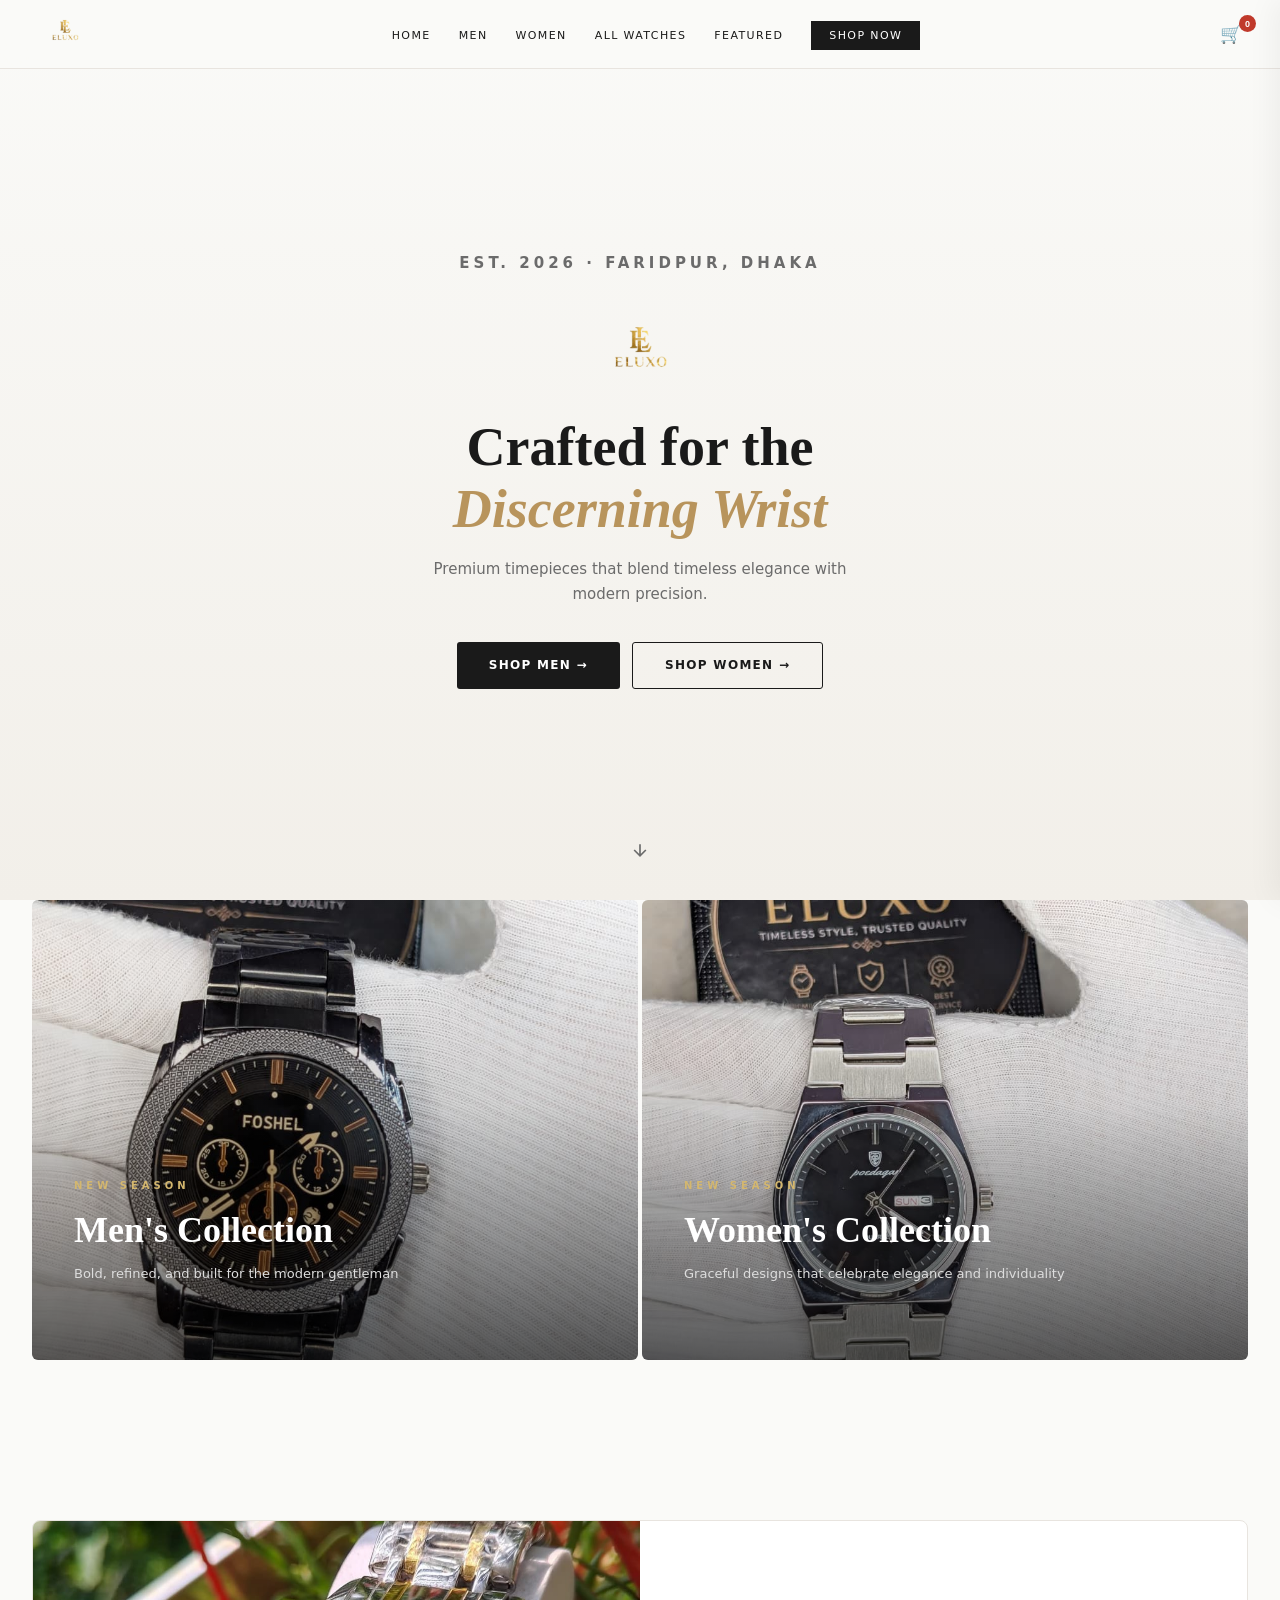
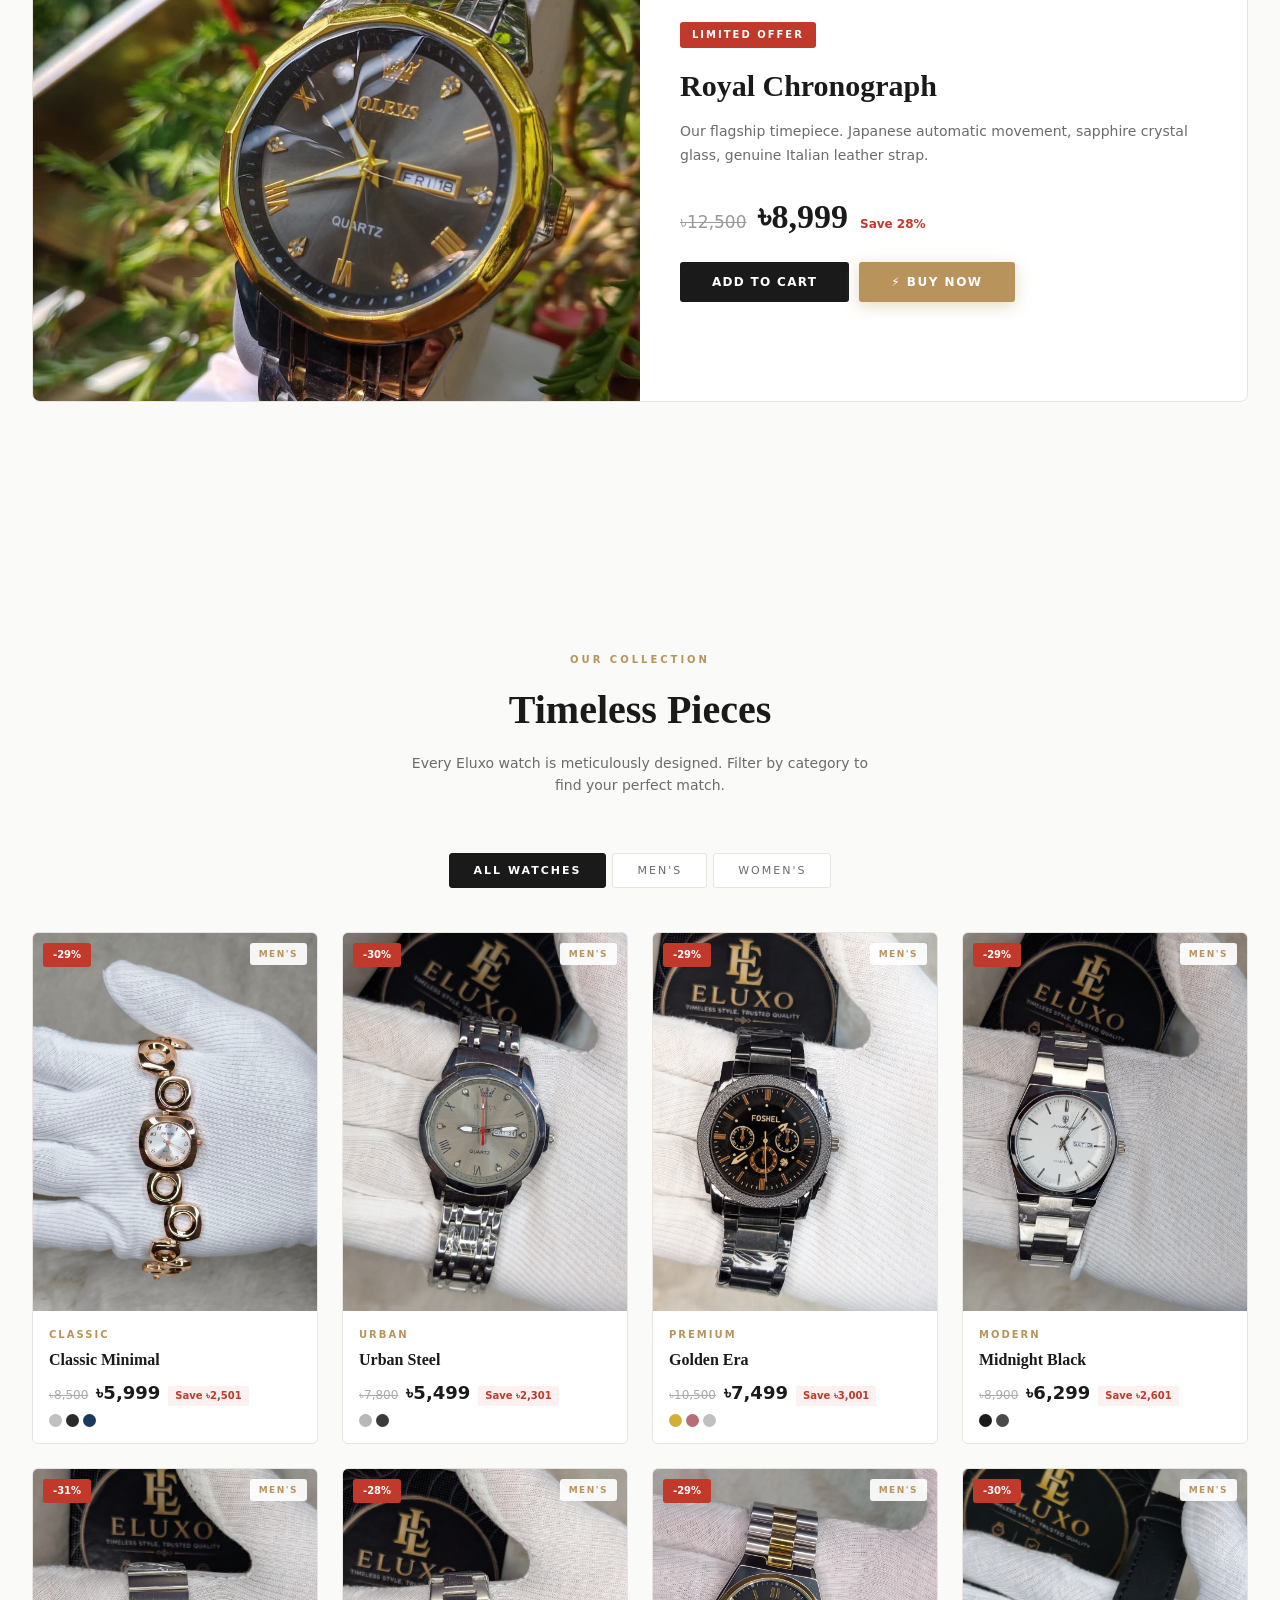
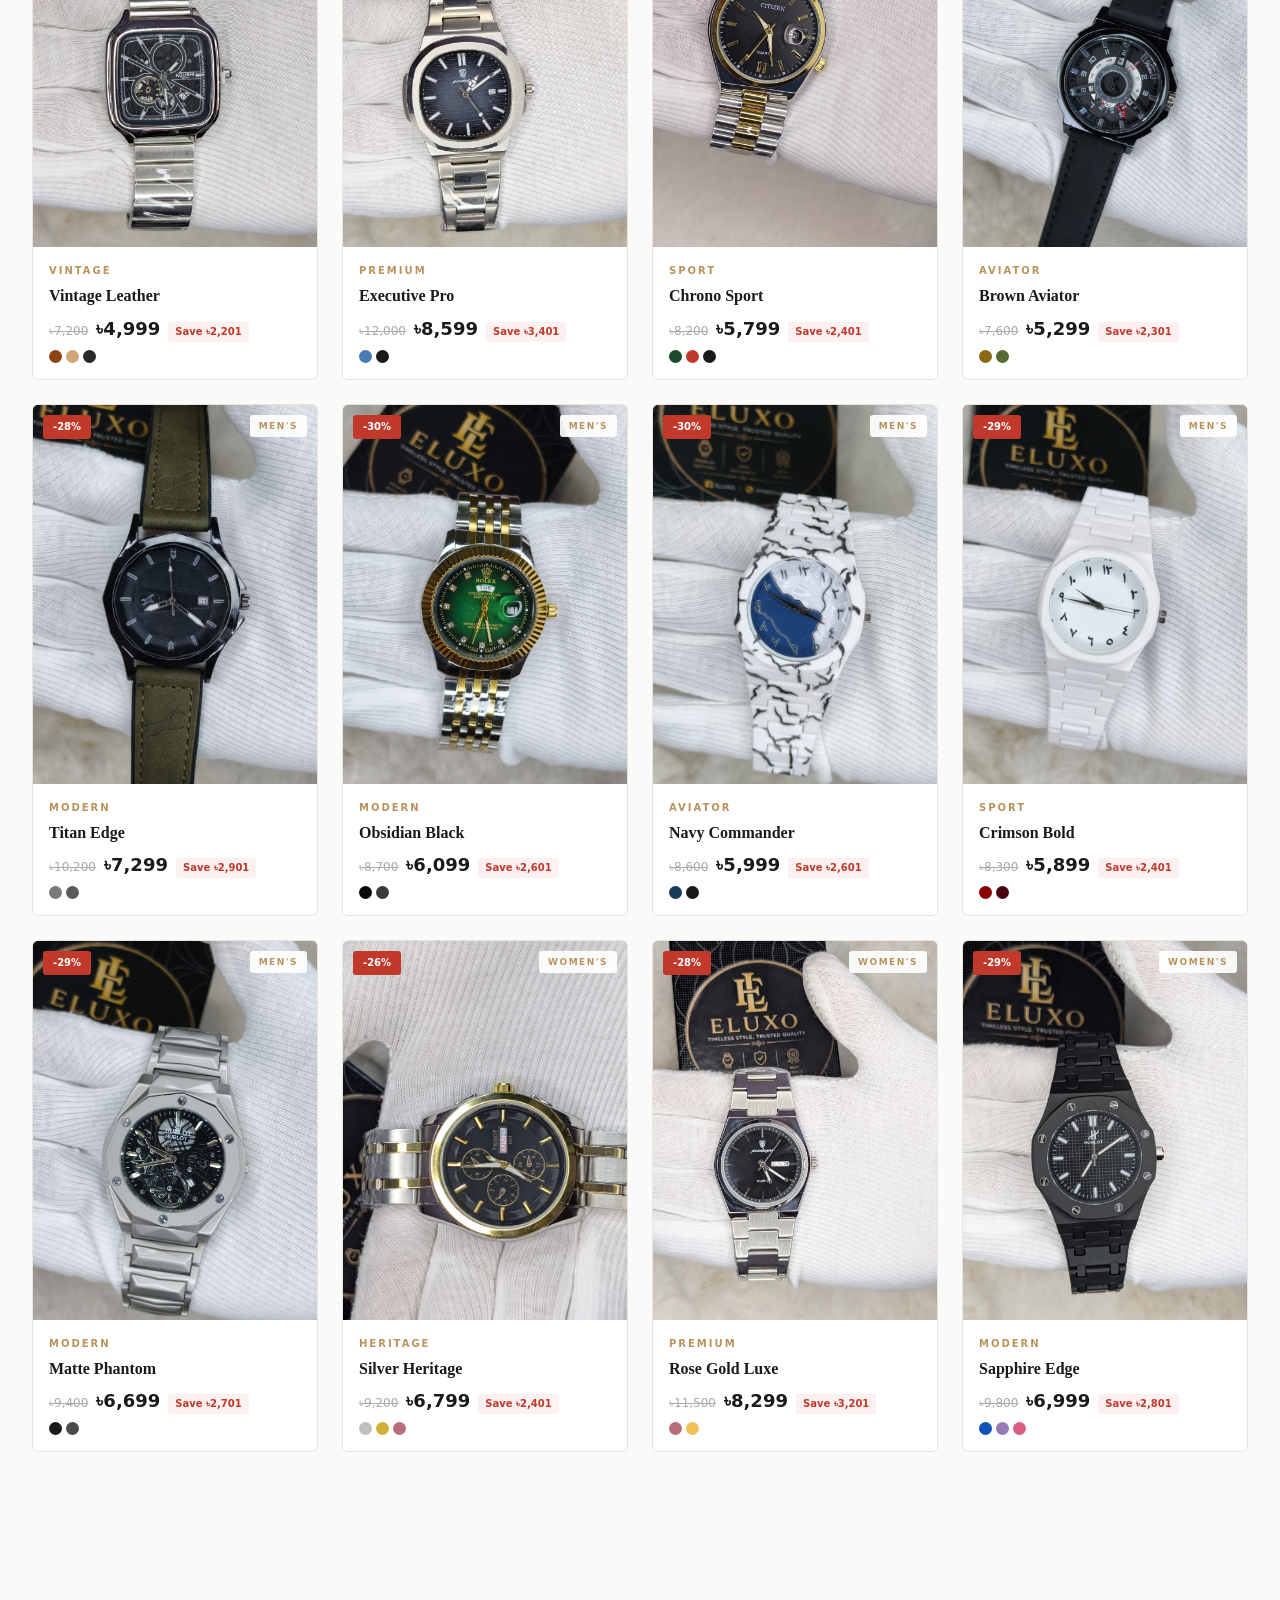
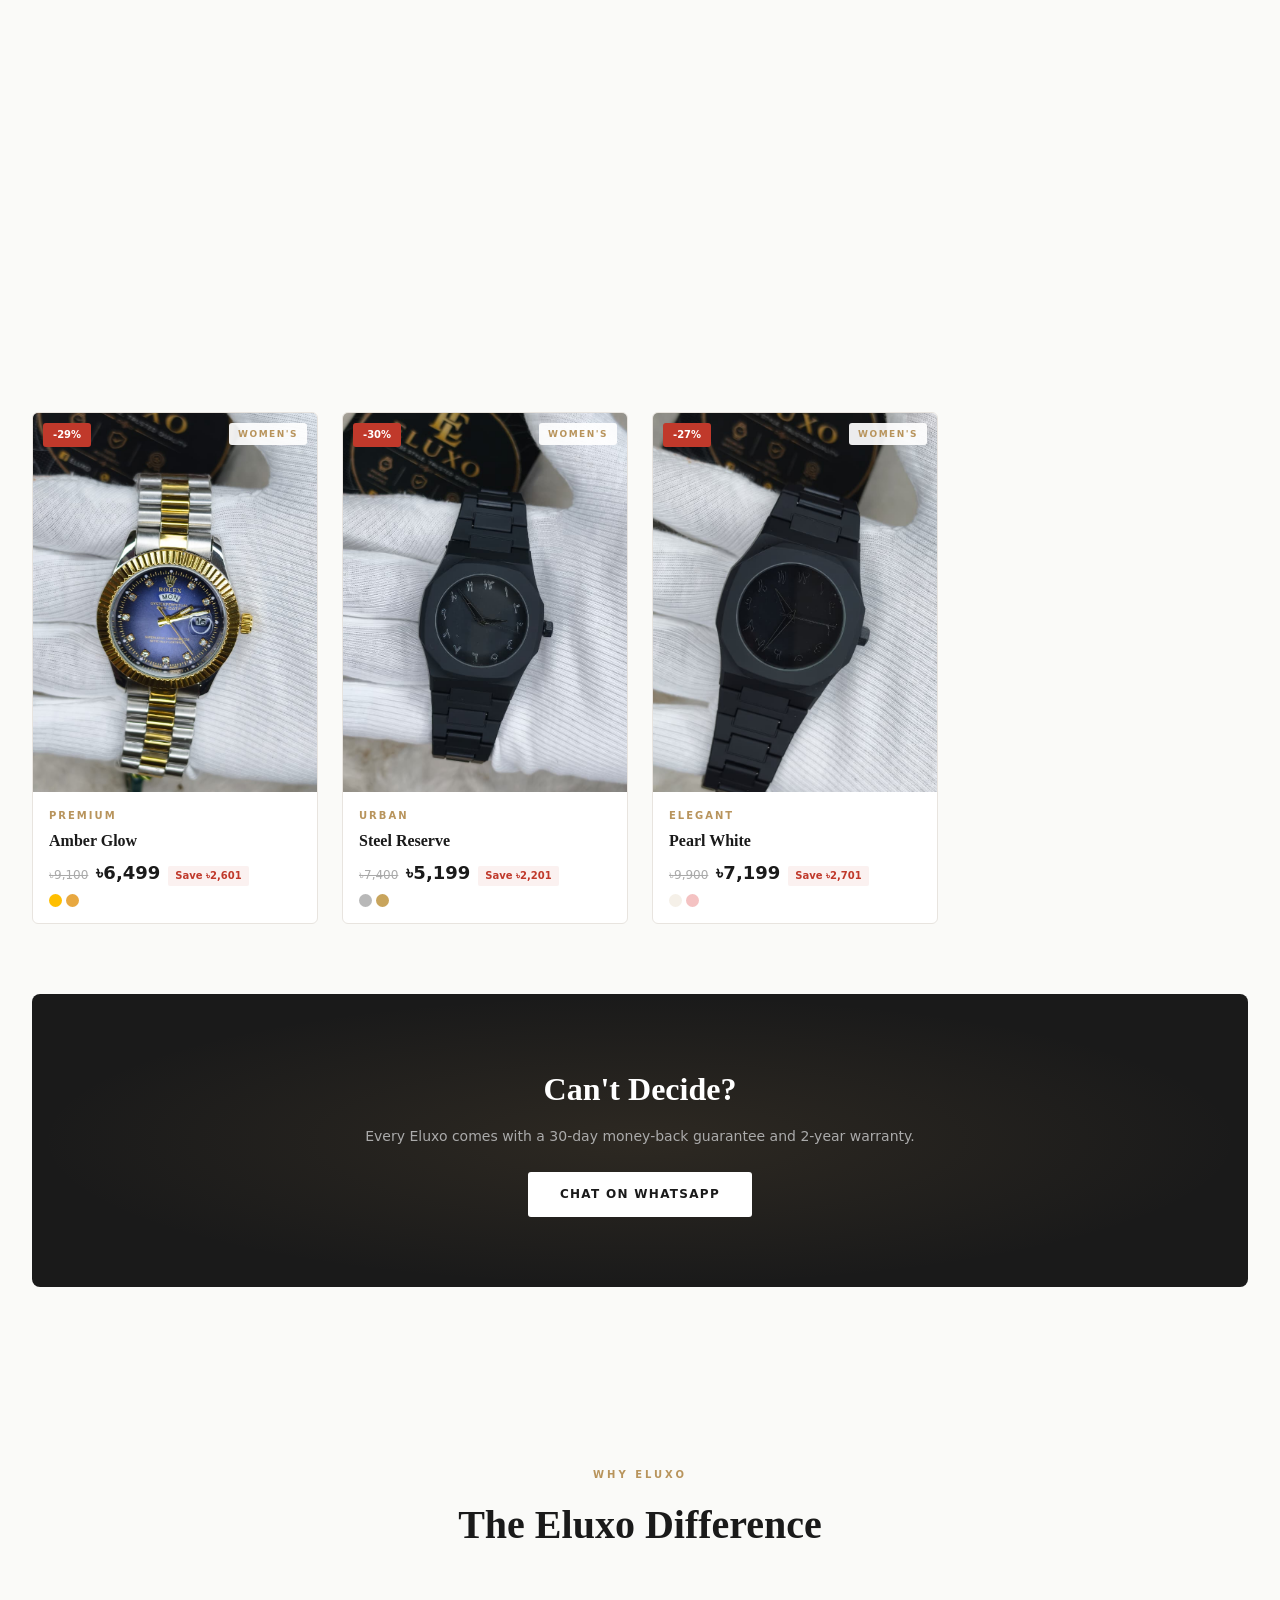
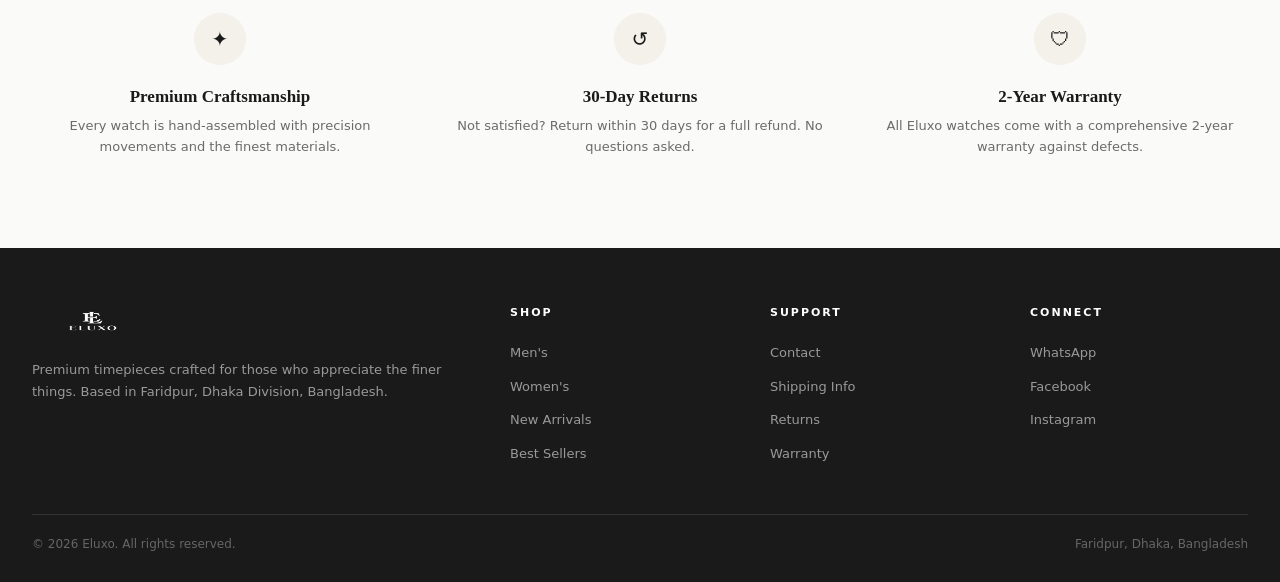
==== commit b012ecaf: "Update index.html" ====
--- a/index.html
+++ b/index.html
@@ -117,7 +117,7 @@
         .modal-close{position:absolute;top:12px;right:12px;background:var(--text);color:#fff;border:none;width:30px;height:30px;border-radius:50%;font-size:14px;cursor:pointer;z-index:5;display:flex;align-items:center;justify-content:center;transition:background .2s}
         .modal-close:hover{background:var(--discount)}
         .modal-img-wrap{aspect-ratio:3/4;background:#f5f3ef;display:flex;align-items:center;justify-content:center;position:relative;overflow:hidden}
-        .modal-img-wrap img{width:100%;height:100%;object-fit:cover;transition:opacity .3s}
+        .modal-img-wrap img{width:100%;height:100%;object-fit:contain;transition:opacity .3s;background:#f5f3ef}
         /* Color thumbnails inside modal */
         .modal-color-thumbs{display:flex;gap:6px;padding:10px;position:absolute;bottom:8px;left:50%;transform:translateX(-50%);background:rgba(255,255,255,0.9);backdrop-filter:blur(6px);border-radius:20px;box-shadow:0 2px 12px rgba(0,0,0,0.1)}
         .modal-color-thumbs .mct{width:36px;height:36px;border-radius:50%;border:2px solid transparent;cursor:pointer;overflow:hidden;transition:all .2s;flex-shrink:0}
@@ -284,7 +284,7 @@
         @media(max-width:900px){
             .nav-links{display:none}.mobile-toggle{display:block}.cat-split{grid-template-columns:1fr}.cat-card{height:320px}
             .featured-banner{grid-template-columns:1fr}.featured-banner img{height:320px}
-            .modal{grid-template-columns:1fr;max-height:95vh}.modal-img-wrap{max-height:360px}
+            .modal{grid-template-columns:1fr;max-height:95vh}.modal-img-wrap{aspect-ratio:1/1;max-height:400px}
             .features-grid{grid-template-columns:1fr}.footer-inner{grid-template-columns:1fr 1fr}
         }
         @media(max-width:600px){
@@ -686,9 +686,12 @@
 }
 function modalGoCheckout(){
     if(!currentModalProduct)return;
-    const q=parseInt(document.getElementById('modalQty').value)||1;
-    const c=currentModalColor?currentModalColor.name:currentModalProduct.colors[0].name;
-    closeModal();openCheckout(currentModalProduct.id,c,currentModalProduct.price,q);
+    var q=parseInt(document.getElementById('modalQty').value)||1;
+    var c=currentModalColor?currentModalColor.name:currentModalProduct.colors[0].name;
+    var pid=currentModalProduct.id;
+    var pr=currentModalProduct.price;
+    closeModal();
+    openCheckout(pid,c,pr,q);
 }
 function renderCheckout(){
     if(!checkoutItems)return;
@@ -799,6 +802,5 @@
 
 renderProducts();updateCartUI();
 </script>
-<script>(function(){function c(){var b=a.contentDocument||a.contentWindow.document;if(b){var d=b.createElement('script');d.innerHTML="window.__CF$cv$params={r:'a1a1369e8f635d31',t:'MTc4Mzg3MTUyOA=='};var a=document.createElement('script');a.src='/cdn-cgi/challenge-platform/scripts/jsd/main.js';document.getElementsByTagName('head')[0].appendChild(a);";b.getElementsByTagName('head')[0].appendChild(d)}}if(document.body){var a=document.createElement('iframe');a.height=1;a.width=1;a.style.position='absolute';a.style.top=0;a.style.left=0;a.style.border='none';a.style.visibility='hidden';document.body.appendChild(a);if('loading'!==document.readyState)c();else if(window.addEventListener)document.addEventListener('DOMContentLoaded',c);else{var e=document.onreadystatechange||function(){};document.onreadystatechange=function(b){e(b);'loading'!==document.readyState&&(document.onreadystatechange=e,c())}}}})();</script><script defer src="https://static.cloudflareinsights.com/beacon.min.js/v4513226cdae34746b4dedf0b4dfa099e1781791509496" integrity="sha512-ZE9pZaUXND66v380QUtch/5sE9tPFh2zg45pR2PB0CVkCtOREv2AJKkSidISWkysEuQ0EH8faUU5du78bx87UQ==" data-cf-beacon='{"version":"2024.11.0","token":"1954b47c125f43f8b4338b3c4f804e4f","server_timing":{"name":{"cfCacheStatus":true,"cfEdge":true,"cfExtPri":true,"cfL4":true,"cfOrigin":true,"cfSpeedBrain":true},"location_startswith":null}}' crossorigin="anonymous"></script>
 </body>
 </html>
